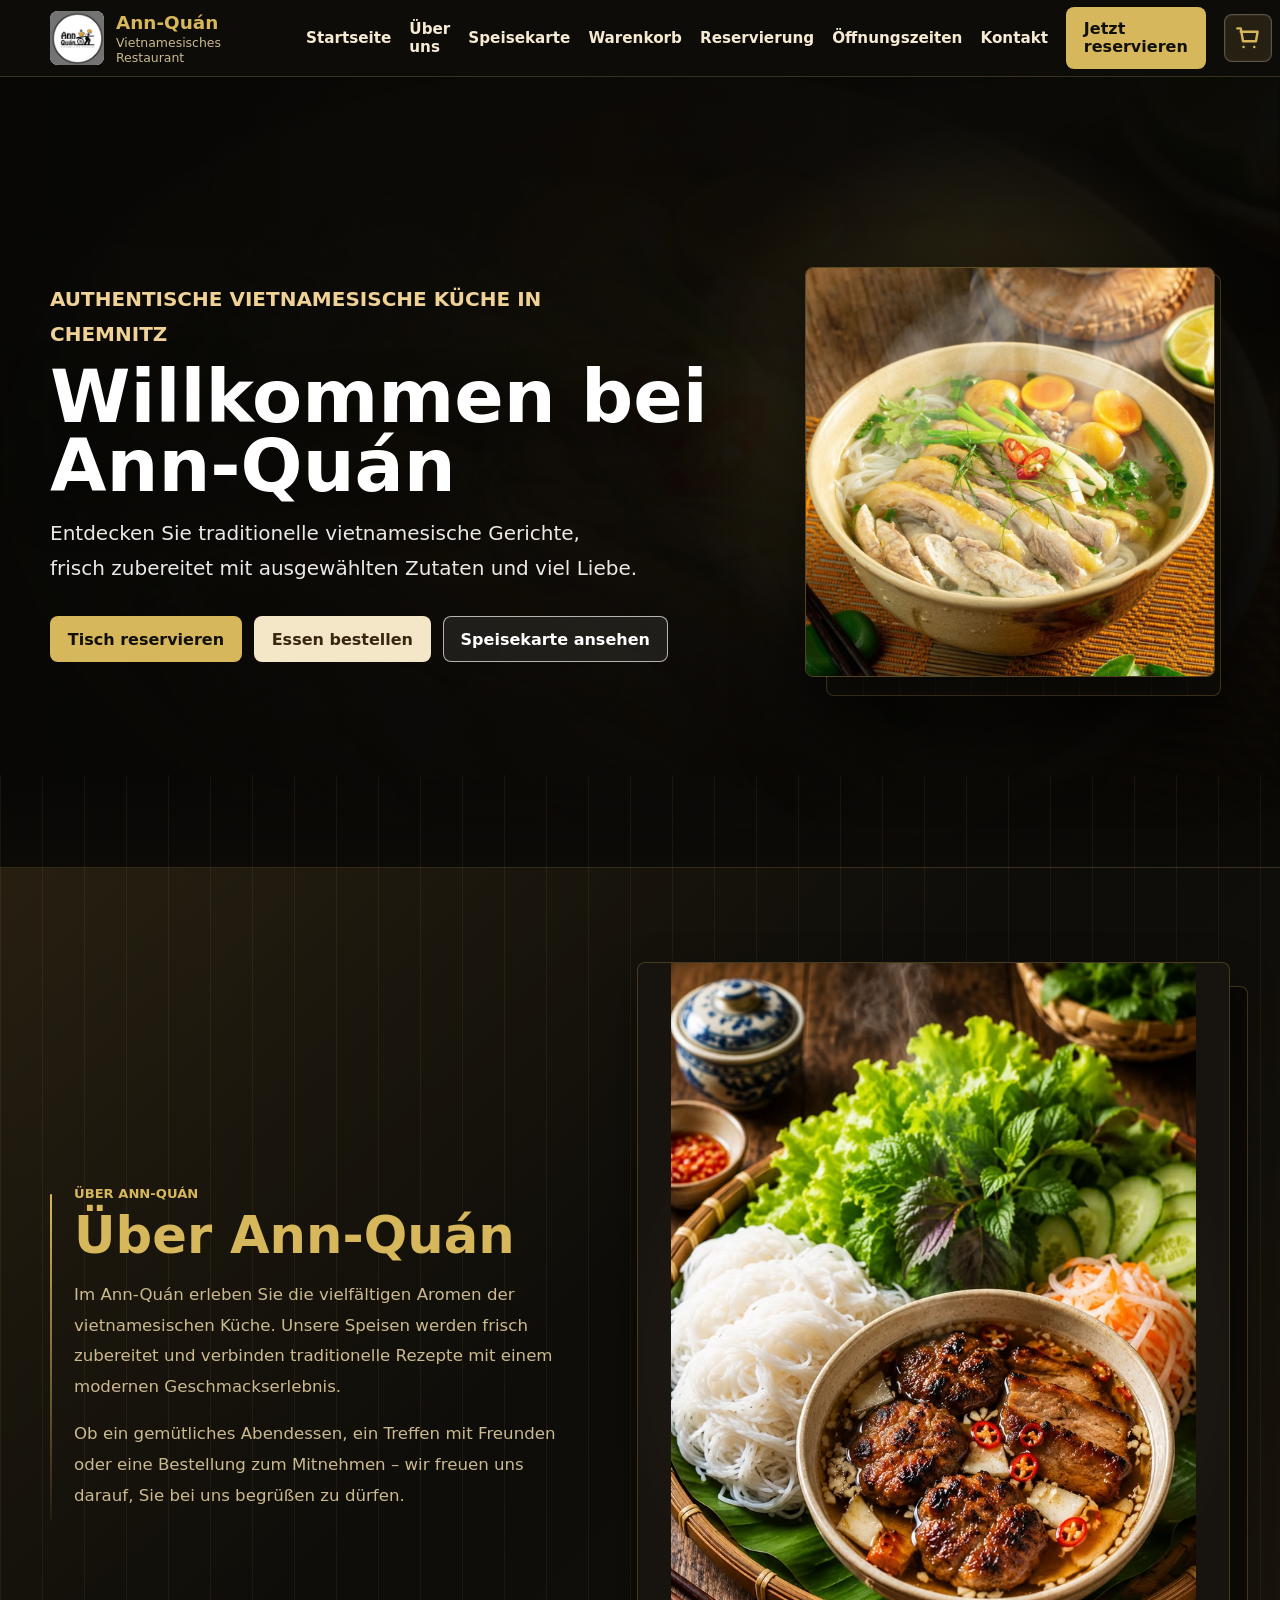
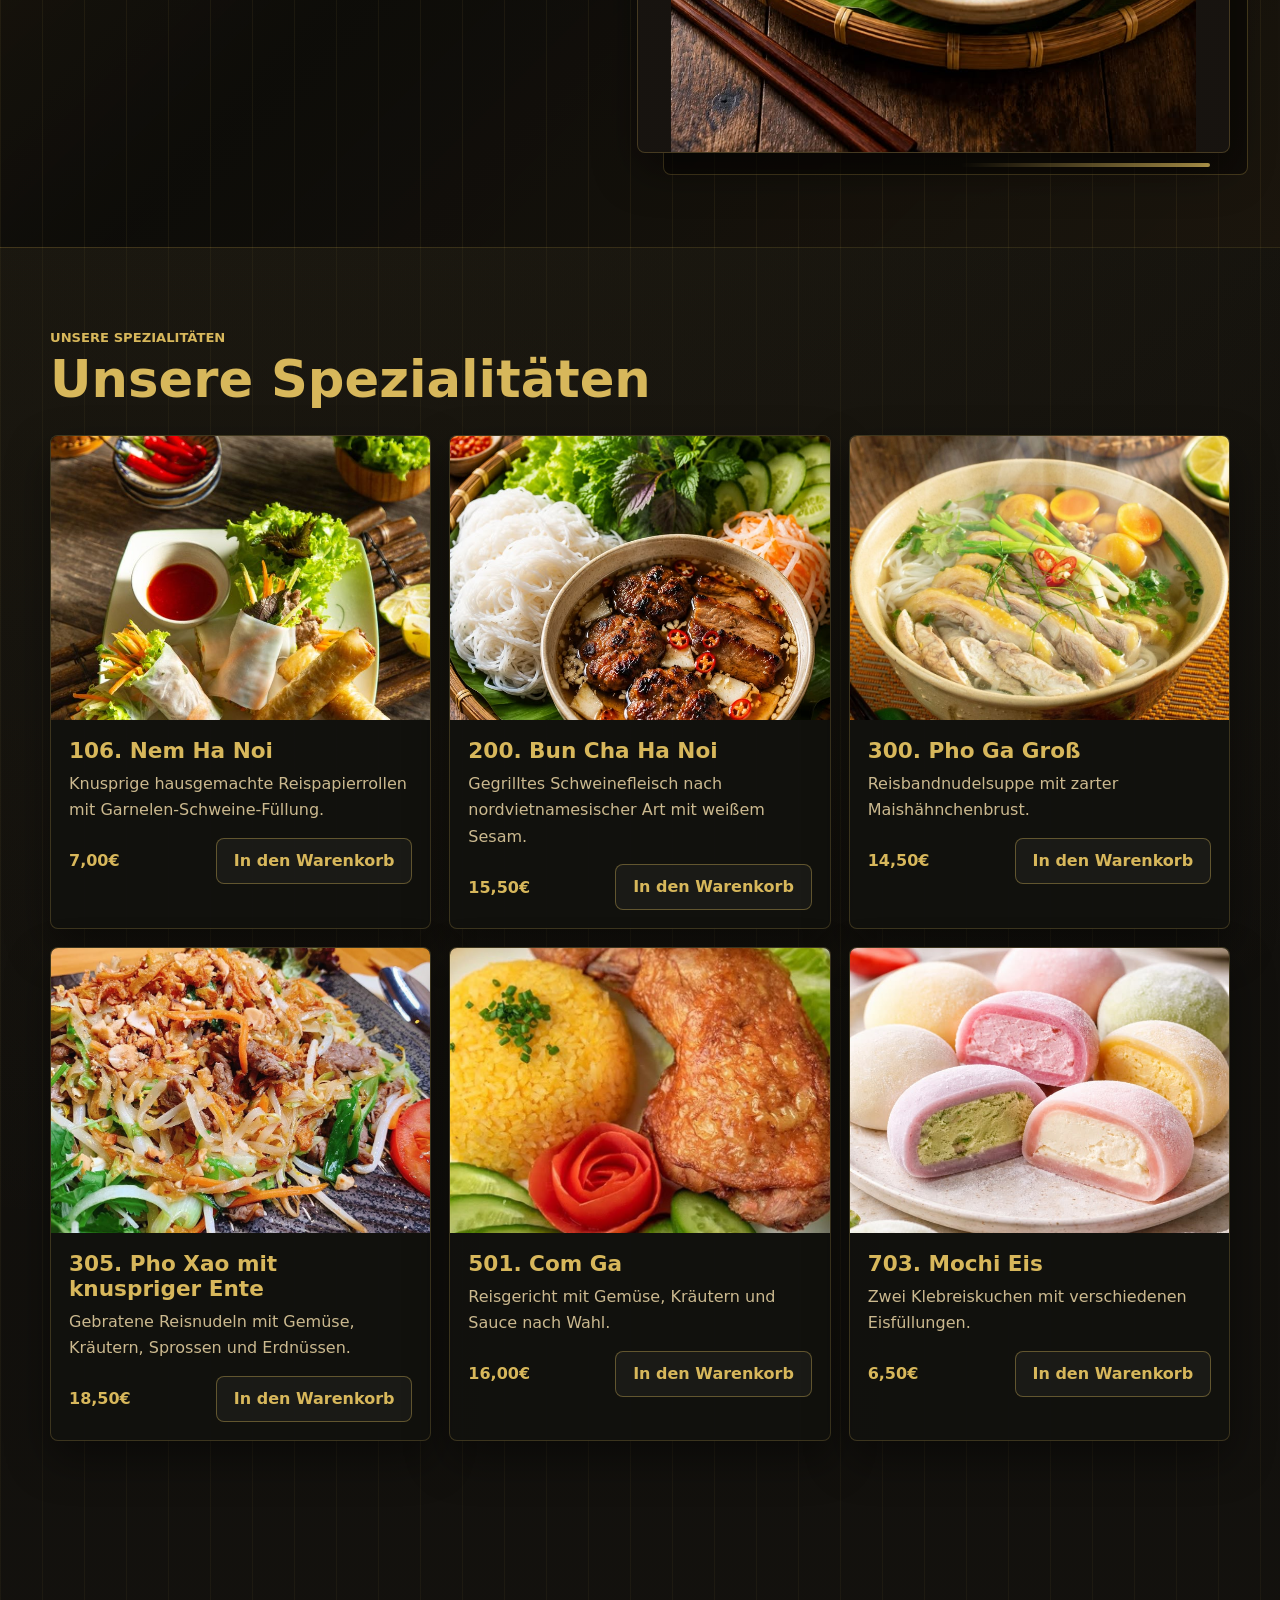
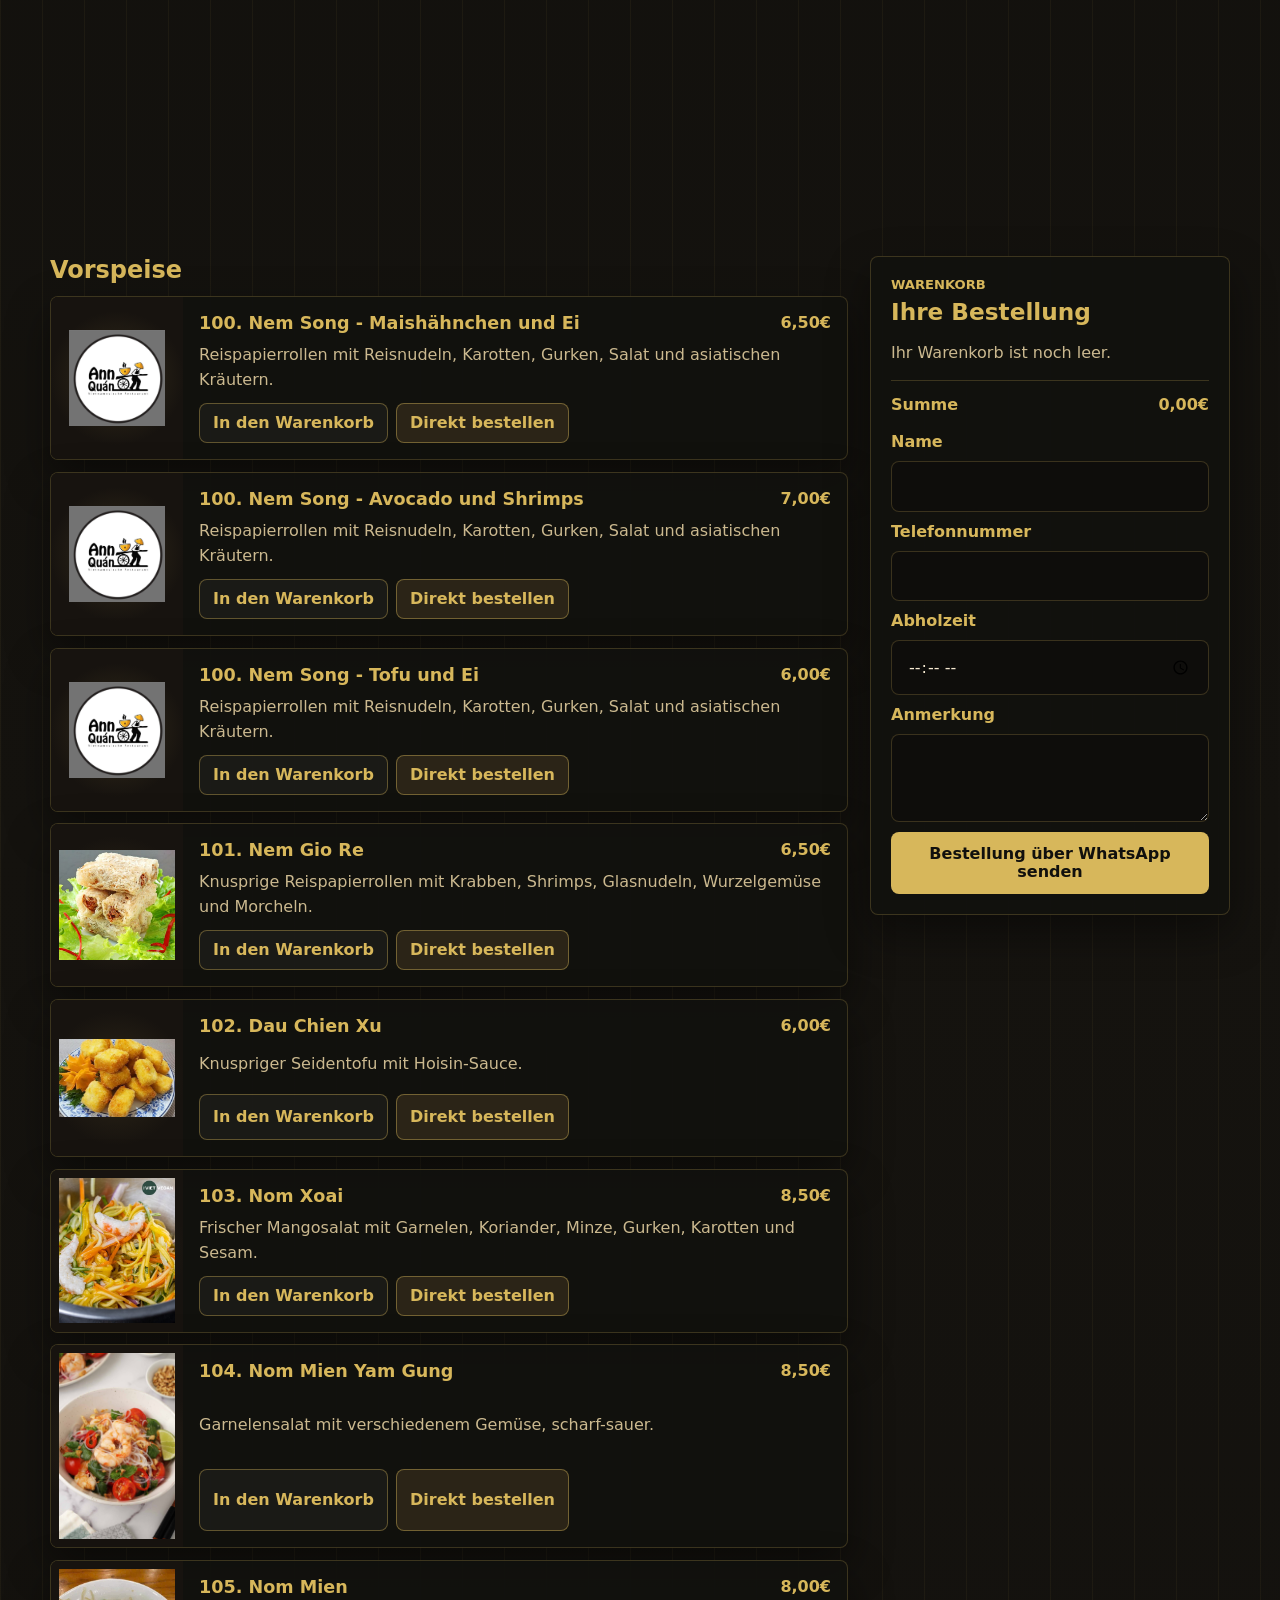
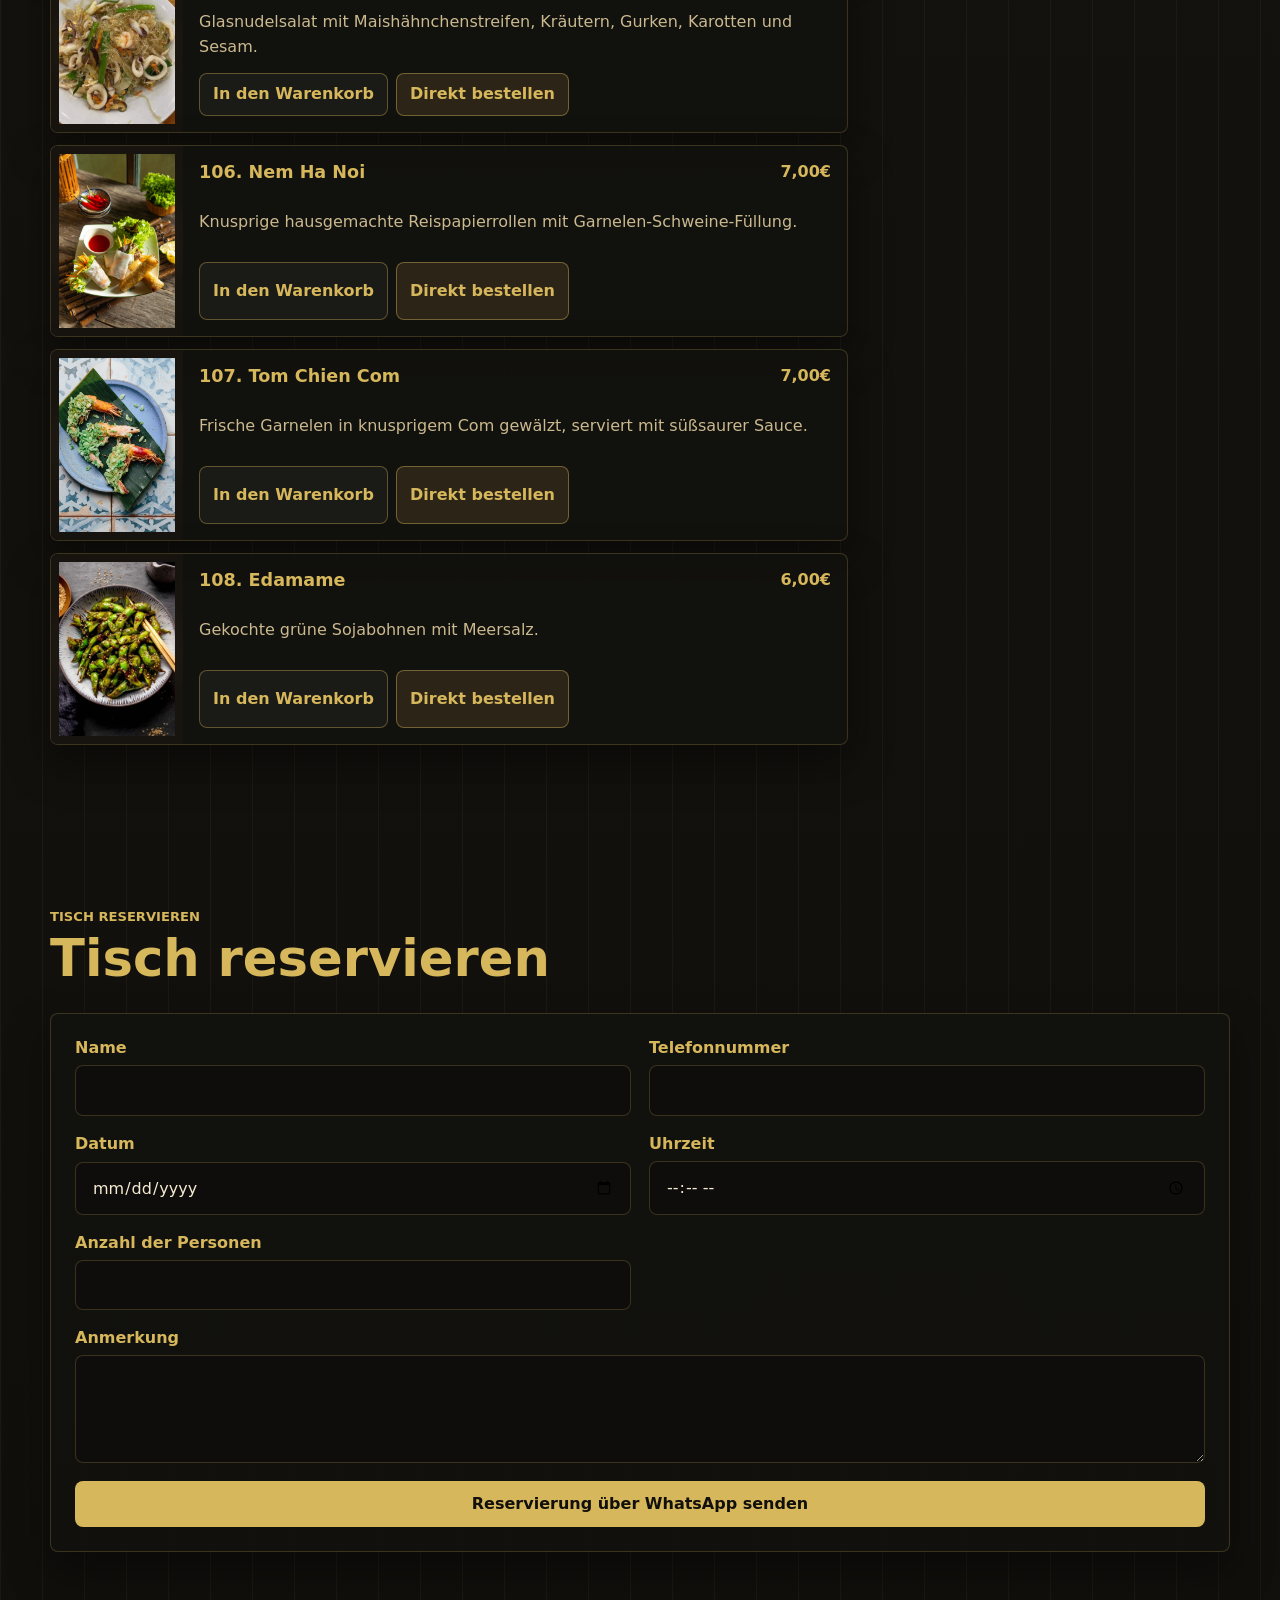
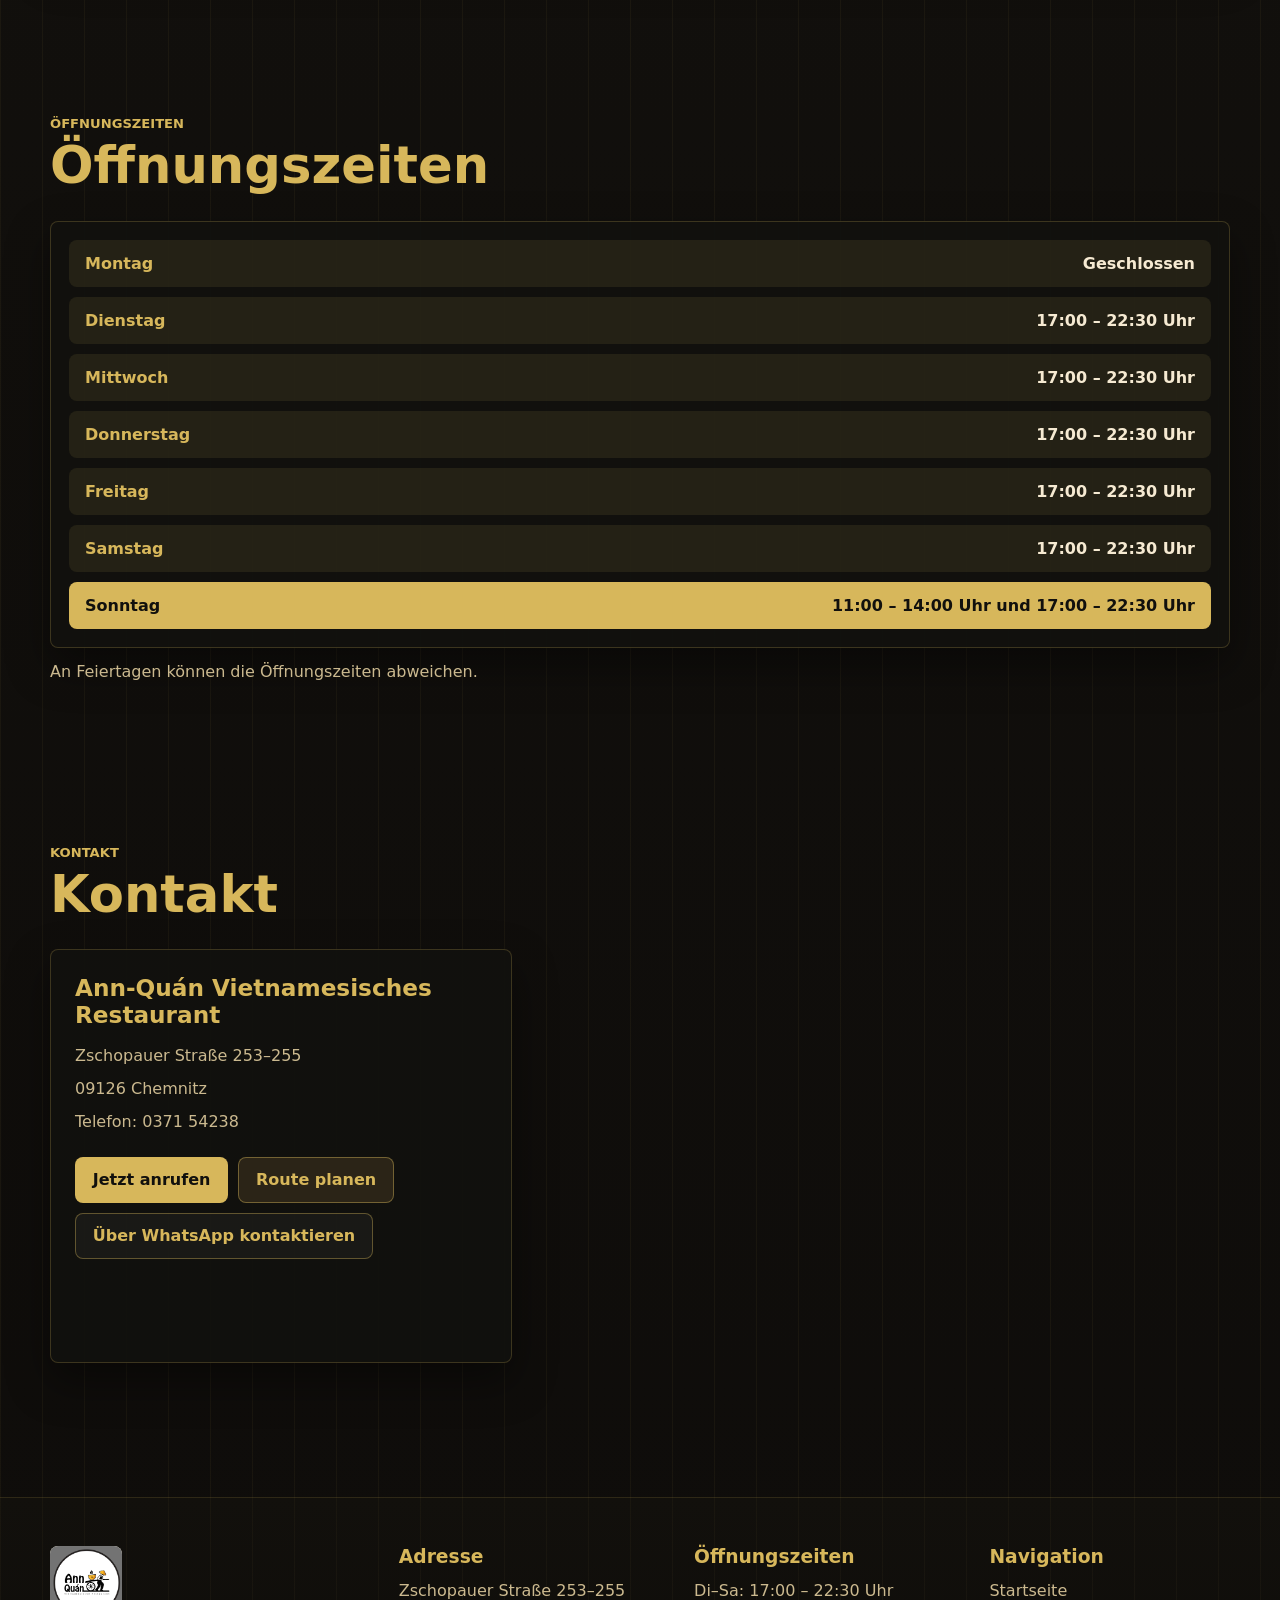
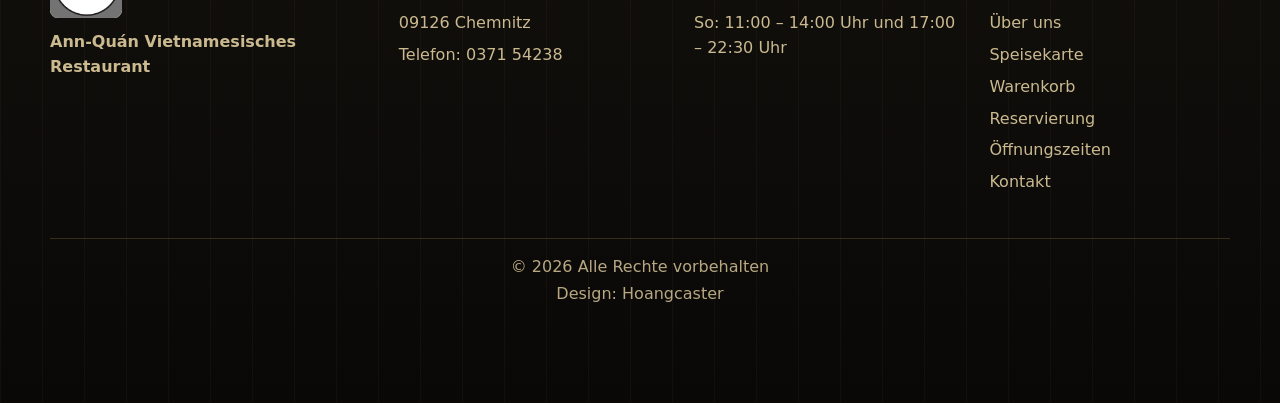
==== index.html @ 01110da2 "upload" ====
<!DOCTYPE html>
<html lang="de">
<head>
  <meta charset="UTF-8" />
  <meta name="viewport" content="width=device-width, initial-scale=1.0" />
  <title>Ann-Quán Vietnamesisches Restaurant | Chemnitz</title>
  <meta name="description" content="Ann-Quán Vietnamesisches Restaurant in Chemnitz: authentische vietnamesische Küche, Tischreservierung und Essen zum Mitnehmen über WhatsApp." />
  <meta property="og:title" content="Ann-Quán Vietnamesisches Restaurant" />
  <meta property="og:description" content="Authentische vietnamesische Küche in Chemnitz. Reservieren Sie einen Tisch oder bestellen Sie Essen zum Mitnehmen." />
  <meta property="og:type" content="website" />
  <meta property="og:locale" content="de_DE" />
  <meta property="og:image" content="logo.jpg" />
  <link rel="icon" href="logo.jpg" />
  <link rel="stylesheet" href="style.css" />
</head>
<body class="is-loading">
  <div class="page-loader" id="pageLoader" aria-label="Seite wird geladen">
    <div class="loader-mark">
      <img src="logo.jpg" alt="Ann-Quán Logo" />
      <span></span>
    </div>
  </div>
  <header class="site-header" id="siteHeader">
    <div class="header-inner">
      <a class="brand" href="#home" aria-label="Ann-Quán Startseite">
        <img src="logo.jpg" alt="Ann-Quán Logo" class="brand-logo" loading="lazy" />
        <span class="brand-copy">
          <span class="brand-name">Ann-Quán</span>
          <span class="brand-subtitle">Vietnamesisches Restaurant</span>
        </span>
      </a>

      <button class="nav-toggle" id="navToggle" type="button" aria-label="Menü öffnen" aria-expanded="false">
        <span></span>
        <span></span>
        <span></span>
      </button>

      <nav class="main-nav" id="mainNav" aria-label="Hauptnavigation">
        <a href="#home">Startseite</a>
        <a href="#about">Über uns</a>
        <a href="#menu">Speisekarte</a>
        <a href="#cart">Warenkorb</a>
        <a href="#reservation">Reservierung</a>
        <a href="#opening">Öffnungszeiten</a>
        <a href="#contact">Kontakt</a>
      </nav>

      <a class="button button-primary header-cta" href="#reservation">Jetzt reservieren</a>
      <button class="header-cart-button" id="floatingCartButton" type="button" aria-label="Warenkorb öffnen" aria-controls="cartPreviewPanel" aria-expanded="false">
        <svg aria-hidden="true" viewBox="0 0 24 24" fill="none">
          <path d="M6 6h15l-1.5 8.5H8L6 3H3" />
          <path d="M8.5 19.5h.01" />
          <path d="M18 19.5h.01" />
        </svg>
        <span class="floating-cart-count" id="floatingCartCount" hidden>0</span>
      </button>
    </div>
  </header>

  <main>
    <section class="hero" id="home" aria-label="Ann-Quán">
      <img src="Pho Ga Groß.jpg" alt="Phở Gà bei Ann-Quán" class="hero-image" loading="eager" fetchpriority="high" />
      <div class="hero-shade"></div>
      <div class="hero-inner">
        <div class="hero-content reveal">
          <p class="eyebrow">Authentische vietnamesische Küche in Chemnitz</p>
          <h1><span class="nowrap">Willkommen bei</span> <span class="nowrap">Ann-Quán</span></h1>
          <p>Entdecken Sie traditionelle vietnamesische Gerichte, frisch zubereitet mit ausgewählten Zutaten und viel Liebe.</p>
          <div class="hero-actions">
            <a class="button button-primary" href="#reservation">Tisch reservieren</a>
            <a class="button button-light" href="#menu">Essen bestellen</a>
            <a class="button button-outline-light" href="#menu">Speisekarte ansehen</a>
          </div>
        </div>
        <figure class="hero-plate reveal">
          <img src="Pho Ga Groß.jpg" alt="Phở Gà bei Ann-Quán" loading="eager" fetchpriority="high" />
        </figure>
      </div>
    </section>

    <section class="section about-section" id="about">
      <div class="split-layout">
        <div class="section-copy reveal">
          <p class="section-kicker">Über Ann-Quán</p>
          <h2>Über Ann-Quán</h2>
          <p>Im Ann-Quán erleben Sie die vielfältigen Aromen der vietnamesischen Küche. Unsere Speisen werden frisch zubereitet und verbinden traditionelle Rezepte mit einem modernen Geschmackserlebnis.</p>
          <p>Ob ein gemütliches Abendessen, ein Treffen mit Freunden oder eine Bestellung zum Mitnehmen – wir freuen uns darauf, Sie bei uns begrüßen zu dürfen.</p>
        </div>
        <figure class="media-panel about-media reveal">
          <img src="Bun Cha Ha Noi.jpg" alt="Bún Chả Hà Nội bei Ann-Quán" loading="lazy" />
        </figure>
      </div>
    </section>

    <section class="section specialties-section" id="specialties">
      <div class="section-heading reveal">
        <p class="section-kicker">Unsere Spezialitäten</p>
        <h2>Unsere Spezialitäten</h2>
      </div>
      <div class="dish-grid" id="specialtyGrid"></div>
    </section>

    <section class="section menu-section" id="menu">
      <div class="section-heading reveal">
        <p class="section-kicker">Unsere Speisekarte</p>
        <h2>Unsere Speisekarte</h2>
        <p class="section-intro">Wählen Sie Gerichte aus und senden Sie Ihre Bestellung direkt über WhatsApp.</p>
        <div class="menu-pager" id="menuPager" aria-label="Speisekarte Kategorien"></div>
      </div>
      <div class="menu-layout">
        <div class="menu-text-list" id="menuList"></div>
        <aside class="cart-panel reveal" id="cart">
          <div class="cart-head">
            <p class="section-kicker">Warenkorb</p>
            <h3>Ihre Bestellung</h3>
          </div>
          <div class="cart-items" id="cartItems">
            <p class="cart-empty">Ihr Warenkorb ist noch leer.</p>
          </div>
          <div class="cart-total">
            <span>Summe</span>
            <strong id="cartTotal">0,00€</strong>
          </div>
          <form class="cart-form" id="cartForm">
            <label for="cartName">Name</label>
            <input type="text" id="cartName" name="cartName" autocomplete="name" required />

            <label for="cartPhone">Telefonnummer</label>
            <input type="tel" id="cartPhone" name="cartPhone" autocomplete="tel" required />

            <label for="cartPickup">Abholzeit</label>
            <input type="time" id="cartPickup" name="cartPickup" required />

            <label for="cartNote">Anmerkung</label>
            <textarea id="cartNote" name="cartNote" rows="3"></textarea>

            <button class="button button-primary" id="cartSubmit" type="submit" disabled>Bestellung über WhatsApp senden</button>
          </form>
        </aside>
      </div>
    </section>

    <section class="section reservation-section" id="reservation">
      <div class="section-heading reveal">
        <p class="section-kicker">Tisch reservieren</p>
        <h2>Tisch reservieren</h2>
      </div>
      <form class="form-panel reveal" id="reservationForm">
        <div class="form-row">
          <label for="resName">Name</label>
          <input type="text" id="resName" name="resName" autocomplete="name" required />
        </div>
        <div class="form-row">
          <label for="resPhone">Telefonnummer</label>
          <input type="tel" id="resPhone" name="resPhone" autocomplete="tel" required />
        </div>
        <div class="form-row">
          <label for="resDate">Datum</label>
          <input type="date" id="resDate" name="resDate" required />
        </div>
        <div class="form-row">
          <label for="resTime">Uhrzeit</label>
          <input type="time" id="resTime" name="resTime" required />
        </div>
        <div class="form-row">
          <label for="resGuests">Anzahl der Personen</label>
          <input type="number" id="resGuests" name="resGuests" min="1" required />
        </div>
        <div class="form-row full">
          <label for="resNote">Anmerkung</label>
          <textarea id="resNote" name="resNote" rows="4"></textarea>
        </div>
        <button class="button button-primary full" type="submit">Reservierung über WhatsApp senden</button>
      </form>
    </section>

    <section class="section opening-section" id="opening">
      <div class="section-heading reveal">
        <p class="section-kicker">Öffnungszeiten</p>
        <h2>Öffnungszeiten</h2>
      </div>
      <div class="opening-list reveal" id="openingList">
        <div class="opening-day" data-day="Monday"><span>Montag</span><strong>Geschlossen</strong></div>
        <div class="opening-day" data-day="Tuesday"><span>Dienstag</span><strong>17:00 – 22:30 Uhr</strong></div>
        <div class="opening-day" data-day="Wednesday"><span>Mittwoch</span><strong>17:00 – 22:30 Uhr</strong></div>
        <div class="opening-day" data-day="Thursday"><span>Donnerstag</span><strong>17:00 – 22:30 Uhr</strong></div>
        <div class="opening-day" data-day="Friday"><span>Freitag</span><strong>17:00 – 22:30 Uhr</strong></div>
        <div class="opening-day" data-day="Saturday"><span>Samstag</span><strong>17:00 – 22:30 Uhr</strong></div>
        <div class="opening-day" data-day="Sunday"><span>Sonntag</span><strong>11:00 – 14:00 Uhr und 17:00 – 22:30 Uhr</strong></div>
      </div>
      <p class="opening-note reveal">An Feiertagen können die Öffnungszeiten abweichen.</p>
    </section>

    <section class="section contact-section" id="contact">
      <div class="section-heading reveal">
        <p class="section-kicker">Kontakt</p>
        <h2>Kontakt</h2>
      </div>
      <div class="contact-layout">
        <div class="contact-card reveal">
          <h3>Ann-Quán Vietnamesisches Restaurant</h3>
          <p>Zschopauer Straße 253–255</p>
          <p>09126 Chemnitz</p>
          <p>Telefon: 0371 54238</p>
          <div class="contact-actions">
            <a class="button button-primary" href="tel:+4937154238">Jetzt anrufen</a>
            <a class="button button-secondary" href="https://www.google.com/maps/dir/?api=1&destination=Zschopauer+Stra%C3%9Fe+253-255%2C+09126+Chemnitz" target="_blank" rel="noreferrer">Route planen</a>
            <button class="button button-outline" type="button" id="contactWhatsApp">Über WhatsApp kontaktieren</button>
          </div>
        </div>
        <div class="map-panel reveal">
          <iframe title="Ann-Quán Vietnamesisches Restaurant auf Google Maps" src="https://www.google.com/maps/embed?pb=!1m18!1m12!1m3!1d2520.8037850936867!2d12.951602699999997!3d50.816274!2m3!1f0!2f0!3f0!3m2!1i1024!2i768!4f13.1!3m3!1m2!1s0x47a745df5fba4f8b%3A0x59cdceb684e88579!2sAnn%20Quan%20-%20Vietnamesisches%20Restaurant!5e0!3m2!1svi!2s!4v1782015248893!5m2!1svi!2s" loading="lazy" allowfullscreen referrerpolicy="no-referrer-when-downgrade"></iframe>
        </div>
      </div>
    </section>
  </main>

  <div class="mobile-actions" aria-label="Schnelle Aktionen">
    <a href="tel:+4937154238">Anrufen</a>
    <a href="#reservation">Reservieren</a>
    <a href="#menu">Bestellen</a>
  </div>

  <div class="cart-preview-backdrop" id="cartPreviewBackdrop" hidden></div>
  <aside class="cart-preview-panel" id="cartPreviewPanel" aria-labelledby="cartPreviewTitle" aria-hidden="true" hidden>
    <div class="cart-preview-head">
      <div>
        <p class="section-kicker">Warenkorb</p>
        <h3 id="cartPreviewTitle">Ausgewählte Gerichte</h3>
      </div>
      <button class="cart-preview-close" id="cartPreviewClose" type="button" aria-label="Warenkorb schließen">
        <svg aria-hidden="true" viewBox="0 0 24 24" fill="none">
          <path d="M18 6 6 18" />
          <path d="m6 6 12 12" />
        </svg>
      </button>
    </div>
    <div class="cart-preview-items" id="floatingCartItems">
      <p class="cart-empty">Ihr Warenkorb ist noch leer.</p>
    </div>
    <div class="cart-preview-total">
      <span>Summe</span>
      <strong id="floatingCartTotal">0,00€</strong>
    </div>
    <button class="button button-primary cart-preview-checkout" id="cartPreviewCheckout" type="button" disabled>Bestellung abschließen</button>
  </aside>

  <footer class="site-footer">
    <div class="footer-inner">
      <div class="footer-brand">
        <img src="logo.jpg" alt="Ann-Quán Logo" loading="lazy" />
        <p>Ann-Quán Vietnamesisches Restaurant</p>
      </div>
      <div>
        <h3>Adresse</h3>
        <p>Zschopauer Straße 253–255</p>
        <p>09126 Chemnitz</p>
        <p>Telefon: 0371 54238</p>
      </div>
      <div>
        <h3>Öffnungszeiten</h3>
        <p>Di–Sa: 17:00 – 22:30 Uhr</p>
        <p>So: 11:00 – 14:00 Uhr und 17:00 – 22:30 Uhr</p>
      </div>
      <div>
        <h3>Navigation</h3>
        <a href="#home">Startseite</a>
        <a href="#about">Über uns</a>
        <a href="#menu">Speisekarte</a>
        <a href="#cart">Warenkorb</a>
        <a href="#reservation">Reservierung</a>
        <a href="#opening">Öffnungszeiten</a>
        <a href="#contact">Kontakt</a>
      </div>
    </div>
    <div class="footer-bottom">
      <p>© 2026 Alle Rechte vorbehalten</p>
      <p>Design: Hoangcaster</p>
    </div>
  </footer>

  <script src="script.js"></script>
</body>
</html>
---- style.css ----
:root {
  --green: #d7b75b;
  --green-soft: #312a1b;
  --wine: #d7b75b;
  --wine-dark: #3a2710;
  --cream: #100f0c;
  --wood: #b88a3a;
  --paper: #171510;
  --ink: #f6ead2;
  --muted: #cbb98f;
  --line: rgba(215, 183, 91, 0.22);
  --shadow: 0 18px 44px rgba(0, 0, 0, 0.42);
}

* {
  box-sizing: border-box;
}

html {
  scroll-behavior: smooth;
}

body {
  margin: 0;
  font-family: "Segoe UI", system-ui, -apple-system, BlinkMacSystemFont, Arial, sans-serif;
  color: var(--ink);
  background:
    radial-gradient(circle at 18% 8%, rgba(215, 183, 91, 0.12), transparent 28%),
    linear-gradient(90deg, rgba(215, 183, 91, 0.055) 1px, transparent 1px),
    linear-gradient(180deg, #0b0a08 0%, #15130f 48%, #0e0c0a 100%);
  background-size: auto, 42px 42px, auto;
}

body.nav-open {
  overflow: hidden;
}

body.is-loading {
  overflow: hidden;
}

img {
  display: block;
  max-width: 100%;
}

a {
  color: inherit;
  text-decoration: none;
}

button,
input,
textarea {
  font: inherit;
}

button {
  cursor: pointer;
}

.page-loader {
  position: fixed;
  inset: 0;
  z-index: 200;
  display: grid;
  place-items: center;
  background:
    radial-gradient(circle at 50% 42%, rgba(215, 183, 91, 0.18), transparent 30%),
    #080705;
  transition: opacity 420ms ease, visibility 420ms ease;
  animation: loaderAutoHide 420ms ease 1100ms forwards;
}

.page-loader.is-hidden {
  opacity: 0;
  visibility: hidden;
}

.loader-mark {
  display: grid;
  place-items: center;
  gap: 18px;
}

.loader-mark img {
  width: 92px;
  height: 92px;
  object-fit: contain;
  border-radius: 12px;
  background: #f7f0df;
  animation: loaderPulse 1200ms ease-in-out infinite;
}

.loader-mark span {
  width: 160px;
  height: 2px;
  overflow: hidden;
  border-radius: 99px;
  background: rgba(215, 183, 91, 0.16);
  position: relative;
}

.loader-mark span::after {
  content: "";
  position: absolute;
  inset: 0;
  width: 45%;
  border-radius: inherit;
  background: var(--green);
  animation: loaderBar 1200ms ease-in-out infinite;
}

.site-header {
  position: sticky;
  top: 0;
  z-index: 50;
  border-bottom: 1px solid var(--line);
  background: rgba(13, 12, 10, 0.94);
  backdrop-filter: blur(16px);
  animation: headerDrop 760ms ease both;
}

.header-inner {
  width: min(1180px, calc(100% - 32px));
  min-height: 76px;
  margin: 0 auto;
  display: flex;
  align-items: center;
  gap: 18px;
}

.brand {
  display: inline-flex;
  align-items: center;
  gap: 12px;
  min-width: 238px;
}

.brand-logo {
  width: 54px;
  height: 54px;
  object-fit: contain;
  border-radius: 8px;
  background: #f7f0df;
}

.brand-copy {
  display: grid;
  gap: 2px;
}

.brand-name {
  font-size: 1.15rem;
  font-weight: 800;
  color: var(--green);
}

.brand-subtitle {
  color: var(--muted);
  font-size: 0.78rem;
}

.main-nav {
  margin-left: auto;
  display: flex;
  align-items: center;
  gap: 18px;
}

.main-nav a {
  color: var(--ink);
  font-size: 0.95rem;
  font-weight: 650;
  transition: color 180ms ease;
}

.main-nav a:hover,
.main-nav a:focus-visible {
  color: var(--wine);
}

.nav-toggle {
  display: none;
  width: 44px;
  height: 44px;
  margin-left: auto;
  border: 1px solid var(--line);
  border-radius: 8px;
  background: var(--paper);
}

.nav-toggle span {
  display: block;
  width: 22px;
  height: 2px;
  margin: 5px auto;
  border-radius: 99px;
  background: var(--green);
  transition: transform 180ms ease, opacity 180ms ease;
}

.nav-toggle.is-open span:nth-child(1) {
  transform: translateY(7px) rotate(45deg);
}

.nav-toggle.is-open span:nth-child(2) {
  opacity: 0;
}

.nav-toggle.is-open span:nth-child(3) {
  transform: translateY(-7px) rotate(-45deg);
}

.button {
  display: inline-flex;
  align-items: center;
  justify-content: center;
  min-height: 46px;
  border: 1px solid transparent;
  border-radius: 8px;
  padding: 0.78rem 1.05rem;
  font-weight: 760;
  line-height: 1.1;
  transition: transform 180ms ease, background-color 180ms ease, border-color 180ms ease, box-shadow 180ms ease;
}

.button:hover,
.button:focus-visible {
  transform: translateY(-2px);
  box-shadow: 0 10px 24px rgba(215, 183, 91, 0.18);
}

.button-primary {
  background: var(--wine);
  color: #11100d;
}

.button-secondary {
  background: #2b2417;
  color: var(--green);
  border-color: rgba(215, 183, 91, 0.42);
}

.button-outline {
  border-color: rgba(215, 183, 91, 0.38);
  background: rgba(255, 255, 255, 0.04);
  color: var(--green);
}

.button-light {
  background: #f3e7c8;
  color: var(--wine-dark);
}

.button-outline-light {
  border-color: rgba(255, 253, 248, 0.68);
  color: white;
  background: rgba(255, 255, 255, 0.08);
}

.hero {
  position: relative;
  min-height: clamp(610px, calc(100svh - 76px), 790px);
  overflow: hidden;
  display: grid;
  align-items: center;
  isolation: isolate;
  background: #080705;
}

.hero-image,
.hero-shade {
  position: absolute;
  inset: 0;
  width: 100%;
  height: 100%;
}

.hero-image {
  object-fit: cover;
  object-position: center;
  padding: 0;
  opacity: 0.28;
  filter: saturate(1.18) contrast(1.08) brightness(0.72) blur(1px);
  transform: scale(1);
  animation: heroZoom 1800ms ease-out 180ms both;
  background:
    radial-gradient(circle at 76% 48%, rgba(215, 183, 91, 0.16), transparent 32%),
    #080705;
}

.hero-shade {
  background:
    radial-gradient(circle at 76% 44%, rgba(215, 183, 91, 0.24), transparent 28%),
    linear-gradient(180deg, rgba(8, 7, 5, 0.72) 0%, rgba(8, 7, 5, 0.28) 42%, rgba(8, 7, 5, 0.86) 100%),
    linear-gradient(90deg, rgba(7, 7, 5, 0.96) 0%, rgba(18, 13, 8, 0.82) 48%, rgba(7, 7, 5, 0.64) 100%);
}

.hero::after {
  content: "";
  position: absolute;
  left: 0;
  right: 0;
  bottom: 0;
  height: 92px;
  z-index: 0;
  background:
    linear-gradient(90deg, rgba(215, 183, 91, 0.08) 1px, transparent 1px),
    linear-gradient(180deg, transparent, rgba(13, 11, 8, 0.96));
  background-size: 42px 42px, auto;
  pointer-events: none;
}

.hero-inner {
  position: relative;
  z-index: 2;
  width: min(1180px, calc(100% - 32px));
  margin: 0 auto;
  display: grid;
  grid-template-columns: minmax(0, 1fr) minmax(330px, 0.74fr);
  gap: clamp(30px, 5vw, 70px);
  align-items: center;
}

.hero-content {
  color: white;
  animation: heroCopyIn 900ms ease-out 360ms both;
}

.hero-content h1 {
  max-width: 760px;
  margin: 10px 0 16px;
  font-size: clamp(3rem, 6.1vw, 5.55rem);
  line-height: 0.95;
  letter-spacing: 0;
  text-wrap: balance;
  text-shadow: 0 16px 42px rgba(0, 0, 0, 0.58);
}

.nowrap {
  white-space: nowrap;
}

.hero-content p {
  max-width: 590px;
  margin: 0;
  color: rgba(255, 253, 248, 0.92);
  font-size: clamp(1.05rem, 2vw, 1.25rem);
  line-height: 1.75;
}

.eyebrow,
.section-kicker {
  margin: 0;
  color: var(--green);
  font-size: 0.82rem;
  font-weight: 850;
  letter-spacing: 0;
  text-transform: uppercase;
}

.hero .eyebrow {
  color: #f1d296;
}

.hero-actions {
  display: flex;
  flex-wrap: wrap;
  gap: 12px;
  margin-top: 30px;
}

.hero-plate {
  position: relative;
  margin: 0;
  min-height: 430px;
  display: grid;
  place-items: center;
}

.hero-plate::before {
  content: "";
  position: absolute;
  inset: 4% 2% -2% 8%;
  border: 1px solid rgba(215, 183, 91, 0.28);
  border-radius: 8px;
  background:
    linear-gradient(90deg, rgba(215, 183, 91, 0.055) 1px, transparent 1px),
    radial-gradient(circle at center, rgba(215, 183, 91, 0.18), rgba(18, 15, 10, 0.82) 64%);
  background-size: 36px 36px, auto;
  box-shadow: 0 34px 82px rgba(0, 0, 0, 0.52);
}

.hero-plate img {
  position: relative;
  z-index: 1;
  width: min(100%, 470px);
  aspect-ratio: 1 / 1;
  object-fit: cover;
  object-position: center;
  border: 1px solid rgba(215, 183, 91, 0.32);
  border-radius: 8px;
  box-shadow: 0 24px 62px rgba(0, 0, 0, 0.54);
}

.section {
  width: min(1180px, calc(100% - 32px));
  margin: 0 auto;
  padding: 82px 0;
}

.about-section {
  position: relative;
  width: 100%;
  padding: 94px 0;
  border-top: 1px solid rgba(215, 183, 91, 0.16);
  border-bottom: 1px solid rgba(215, 183, 91, 0.16);
  background:
    linear-gradient(90deg, rgba(215, 183, 91, 0.065) 1px, transparent 1px),
    linear-gradient(135deg, rgba(41, 32, 17, 0.72), rgba(13, 12, 9, 0.96) 48%, rgba(28, 22, 13, 0.82));
  background-size: 42px 42px, auto;
}

.about-section .split-layout {
  width: min(1180px, calc(100% - 32px));
  margin: 0 auto;
  grid-template-columns: minmax(0, 0.86fr) minmax(360px, 1fr);
  gap: clamp(34px, 6vw, 78px);
}

.about-section .section-copy {
  position: relative;
  padding-left: 24px;
}

.about-section .section-copy::before {
  content: "";
  position: absolute;
  top: 8px;
  bottom: 8px;
  left: 0;
  width: 2px;
  border-radius: 99px;
  background: linear-gradient(180deg, var(--green), rgba(215, 183, 91, 0.08));
}

.section-heading {
  max-width: 760px;
  margin-bottom: 28px;
}

.section-heading h2,
.section-copy h2 {
  margin: 8px 0 0;
  color: var(--green);
  font-size: clamp(2rem, 4vw, 3.25rem);
  line-height: 1.05;
  letter-spacing: 0;
}

.split-layout {
  display: grid;
  grid-template-columns: minmax(0, 1fr) minmax(320px, 0.8fr);
  gap: 42px;
  align-items: center;
}

.section-copy p:not(.section-kicker) {
  color: var(--muted);
  font-size: 1.04rem;
  line-height: 1.85;
}

.media-panel {
  margin: 0;
}

.about-media {
  position: relative;
  z-index: 0;
}

.about-media::before {
  content: "";
  position: absolute;
  inset: 24px -18px -22px 26px;
  z-index: -1;
  border: 1px solid rgba(215, 183, 91, 0.28);
  border-radius: 8px;
  background: rgba(8, 7, 5, 0.54);
}

.about-media::after {
  content: "";
  position: absolute;
  right: 20px;
  bottom: -14px;
  width: 42%;
  height: 4px;
  border-radius: 99px;
  background: linear-gradient(90deg, transparent, var(--green));
}

.media-panel img {
  width: 100%;
  aspect-ratio: 4 / 5;
  object-fit: contain;
  background:
    radial-gradient(circle at center, rgba(215, 183, 91, 0.13), rgba(23, 19, 15, 0.96) 66%),
    #17130f;
  border-radius: 8px;
  box-shadow: var(--shadow);
  transition: transform 420ms ease, filter 420ms ease;
}

.about-media img {
  position: relative;
  z-index: 1;
  aspect-ratio: 3 / 4;
  min-height: 440px;
  border: 1px solid rgba(215, 183, 91, 0.24);
  object-position: center;
}

.media-panel:hover img {
  transform: scale(1.025);
  filter: saturate(1.08);
}

.dish-grid {
  display: grid;
  grid-template-columns: repeat(3, minmax(0, 1fr));
  gap: 18px;
}

.dish-card,
.menu-text-card,
.form-panel,
.contact-card,
.cart-panel,
.opening-list {
  border: 1px solid var(--line);
  border-radius: 8px;
  background: rgba(18, 17, 14, 0.94);
  box-shadow: var(--shadow);
}

.dish-card {
  overflow: hidden;
  transition: transform 200ms ease, box-shadow 200ms ease;
}

.dish-card:hover {
  transform: translateY(-4px);
  box-shadow: 0 24px 52px rgba(0, 0, 0, 0.5);
}

.dish-card img,
.menu-thumb {
  transition: transform 420ms ease, filter 420ms ease;
}

.dish-card:hover img,
.menu-text-card:hover .menu-thumb {
  transform: scale(1.015);
  filter: saturate(1.1);
}

.dish-card img {
  width: 100%;
  aspect-ratio: 4 / 3;
  height: auto;
  object-fit: cover;
  object-position: center 48%;
  padding: 0;
  background: #17130f;
}

.dish-card img.is-logo-image,
.menu-thumb.is-logo-image {
  object-fit: contain;
  object-position: center;
  padding: 18px;
  background:
    radial-gradient(circle at center, rgba(215, 183, 91, 0.16), rgba(23, 19, 15, 0.96) 64%),
    #17130f;
}

.dish-body {
  padding: 18px;
}

.dish-body h3 {
  margin: 0 0 8px;
  color: var(--green);
  font-size: 1.35rem;
}

.dish-body p {
  min-height: 52px;
  margin: 0 0 14px;
  color: var(--muted);
  line-height: 1.65;
}

.dish-meta {
  display: flex;
  flex-wrap: wrap;
  gap: 10px;
  align-items: center;
  justify-content: space-between;
}

.dish-price {
  color: var(--wine);
  font-weight: 850;
}

.section-intro {
  margin: 12px 0 0;
  color: var(--muted);
  line-height: 1.7;
}

.menu-pager {
  display: flex;
  flex-wrap: wrap;
  gap: 8px;
  margin-top: 20px;
}

.menu-page-button {
  min-height: 40px;
  border: 1px solid var(--line);
  border-radius: 8px;
  padding: 0.58rem 0.84rem;
  background: rgba(255, 255, 255, 0.04);
  color: var(--muted);
  font-weight: 780;
  transition: background-color 180ms ease, color 180ms ease, transform 180ms ease;
}

.menu-page-button:hover,
.menu-page-button:focus-visible {
  transform: translateY(-1px);
  color: var(--green);
}

.menu-page-button.is-active {
  background: var(--green);
  color: #11100d;
}

.menu-page-button[disabled] {
  cursor: not-allowed;
  opacity: 0.42;
}

.menu-layout {
  display: grid;
  grid-template-columns: minmax(0, 1fr) 360px;
  gap: 22px;
  align-items: start;
}

.menu-text-list {
  display: grid;
  gap: 22px;
}

.menu-category {
  display: grid;
  gap: 12px;
}

.menu-category h3 {
  margin: 0;
  color: var(--green);
  font-size: 1.5rem;
}

.menu-items {
  display: grid;
  gap: 12px;
}

.menu-text-card {
  display: grid;
  grid-template-columns: 132px minmax(0, 1fr);
  gap: 16px;
  overflow: hidden;
  transition: transform 180ms ease, box-shadow 180ms ease, border-color 180ms ease;
}

.menu-card-enter {
  animation: menuCardIn 460ms ease both;
}

.menu-text-card:hover {
  transform: translateY(-2px);
  box-shadow: 0 18px 38px rgba(0, 0, 0, 0.48);
  border-color: rgba(215, 183, 91, 0.42);
}

.menu-thumb {
  width: 100%;
  height: 100%;
  min-height: 156px;
  object-fit: contain;
  object-position: center;
  padding: 8px;
  background:
    radial-gradient(circle at center, rgba(215, 183, 91, 0.12), rgba(23, 19, 15, 0.96) 66%),
    #17130f;
}

.menu-text-body {
  display: grid;
  gap: 10px;
  padding: 16px 16px 16px 0;
}

.menu-text-top {
  display: flex;
  justify-content: space-between;
  gap: 14px;
}

.menu-text-top h4 {
  margin: 0;
  color: var(--green);
  font-size: 1.1rem;
}

.menu-text-top strong {
  color: var(--wine);
  white-space: nowrap;
}

.menu-text-body p {
  margin: 0;
  color: var(--muted);
  line-height: 1.55;
}

.menu-actions {
  display: flex;
  flex-wrap: wrap;
  gap: 8px;
}

.menu-actions .button {
  min-height: 40px;
  padding: 0.62rem 0.82rem;
}

.cart-panel {
  position: sticky;
  top: 94px;
  padding: 20px;
}

.cart-head h3 {
  margin: 6px 0 0;
  color: var(--green);
  font-size: 1.45rem;
}

.cart-items {
  display: grid;
  gap: 10px;
  margin: 18px 0;
}

.cart-line {
  display: grid;
  grid-template-columns: minmax(0, 1fr) auto;
  gap: 10px;
  padding: 12px;
  border-radius: 8px;
  background: rgba(215, 183, 91, 0.1);
}

.cart-line p {
  margin: 0;
  color: var(--muted);
}

.cart-qty {
  display: inline-flex;
  align-items: center;
  gap: 7px;
}

.cart-qty button {
  width: 32px;
  height: 32px;
  border: 1px solid var(--line);
  border-radius: 8px;
  background: #0e0d0b;
  color: var(--green);
  font-weight: 850;
}

.cart-empty {
  margin: 0;
  color: var(--muted);
}

.cart-total {
  display: flex;
  justify-content: space-between;
  gap: 12px;
  margin-bottom: 18px;
  padding-top: 14px;
  border-top: 1px solid var(--line);
  color: var(--green);
  font-weight: 850;
}

.cart-form {
  display: grid;
  gap: 10px;
}

.form-panel {
  display: grid;
  grid-template-columns: repeat(2, minmax(0, 1fr));
  gap: 18px;
  padding: 24px;
}

.form-row {
  display: grid;
  gap: 8px;
}

.full {
  grid-column: 1 / -1;
}

label {
  color: var(--green);
  font-weight: 760;
}

input,
textarea {
  width: 100%;
  border: 1px solid var(--line);
  border-radius: 8px;
  background: #0e0d0b;
  color: var(--ink);
  padding: 0.92rem 1rem;
  outline: none;
}

input:focus,
textarea:focus {
  border-color: var(--wine);
  box-shadow: 0 0 0 4px rgba(123, 31, 42, 0.12);
}

textarea {
  resize: vertical;
}

.opening-list {
  display: grid;
  gap: 10px;
  padding: 18px;
}

.opening-day {
  display: flex;
  justify-content: space-between;
  gap: 16px;
  padding: 14px 16px;
  border-radius: 8px;
  background: rgba(215, 183, 91, 0.1);
}

.opening-day span {
  font-weight: 850;
  color: var(--green);
}

.opening-day strong {
  text-align: right;
  color: var(--ink);
}

.opening-day.is-today {
  background: var(--green);
  color: #11100d;
}

.opening-day.is-today span,
.opening-day.is-today strong {
  color: #11100d;
}

.opening-note {
  color: var(--muted);
  margin: 14px 0 0;
}

.contact-layout {
  display: grid;
  grid-template-columns: 0.8fr 1.2fr;
  gap: 24px;
  align-items: stretch;
}

.contact-card {
  padding: 24px;
}

.contact-card h3 {
  margin: 0 0 16px;
  color: var(--green);
  font-size: 1.45rem;
}

.contact-card p {
  margin: 8px 0;
  color: var(--muted);
  line-height: 1.55;
}

.contact-actions {
  display: flex;
  flex-wrap: wrap;
  gap: 10px;
  margin-top: 22px;
}

.map-panel iframe {
  width: 100%;
  min-height: 410px;
  height: 100%;
  border: 0;
  border-radius: 8px;
}

.site-footer {
  margin-top: 52px;
  padding: 48px 0 100px;
  color: var(--muted);
  border-top: 1px solid rgba(215, 183, 91, 0.18);
  background:
    linear-gradient(90deg, rgba(215, 183, 91, 0.045) 1px, transparent 1px),
    linear-gradient(180deg, #12100c 0%, #090807 100%);
  background-size: 42px 42px, auto;
}

.footer-inner,
.footer-bottom {
  width: min(1180px, calc(100% - 32px));
  margin: 0 auto;
}

.footer-inner {
  display: grid;
  grid-template-columns: 1.2fr 1fr 1fr 0.9fr;
  gap: 28px;
}

.footer-brand img {
  width: 72px;
  height: 72px;
  object-fit: contain;
  border-radius: 8px;
  background: #f7f0df;
  margin-bottom: 12px;
}

.footer-brand p,
.footer-inner h3 {
  margin: 0 0 12px;
  color: var(--green);
  font-weight: 850;
}

.footer-brand p {
  max-width: 260px;
  color: var(--ink);
}

.footer-inner p,
.footer-inner a {
  display: block;
  margin: 7px 0;
  color: var(--muted);
  line-height: 1.55;
  transition: color 180ms ease, transform 180ms ease;
}

.footer-inner a:hover {
  color: var(--green);
  transform: translateX(3px);
}

.footer-bottom {
  display: grid;
  gap: 8px;
  justify-items: center;
  text-align: center;
  margin-top: 36px;
  padding-top: 18px;
  border-top: 1px solid rgba(215, 183, 91, 0.2);
  color: rgba(203, 185, 143, 0.9);
}

.footer-bottom p {
  margin: 0;
}

.mobile-actions {
  display: none;
}

.header-cart-button {
  position: relative;
  flex: 0 0 auto;
  width: 48px;
  height: 48px;
  display: grid;
  place-items: center;
  border: 1px solid rgba(255, 253, 248, 0.24);
  border-radius: 8px;
  background: rgba(215, 183, 91, 0.12);
  color: var(--green);
  box-shadow: inset 0 0 0 1px rgba(215, 183, 91, 0.08);
  transition: transform 180ms ease, box-shadow 180ms ease;
}

.header-cart-button:hover,
.header-cart-button:focus-visible,
.header-cart-button[aria-expanded="true"] {
  transform: translateY(-1px);
  background: var(--green);
  color: #11100d;
  box-shadow: 0 12px 28px rgba(0, 0, 0, 0.38);
}

.header-cart-button svg {
  width: 27px;
  height: 27px;
  stroke: currentColor;
  stroke-width: 2.15;
  stroke-linecap: round;
  stroke-linejoin: round;
}

.floating-cart-count {
  position: absolute;
  top: -8px;
  right: -8px;
  min-width: 28px;
  height: 28px;
  display: inline-grid;
  place-items: center;
  border: 2px solid #0d0c0a;
  border-radius: 999px;
  padding: 0 7px;
  background: #f3e7c8;
  color: #11100d;
  font-size: 0.82rem;
  font-weight: 900;
  line-height: 1;
}

.floating-cart-count[hidden],
.cart-preview-backdrop[hidden],
.cart-preview-panel[hidden] {
  display: none;
}

.header-cart-button.has-items {
  animation: cartButtonPop 260ms ease;
}

.cart-preview-backdrop {
  position: fixed;
  inset: 0;
  z-index: 45;
  background: rgba(4, 3, 2, 0.56);
  backdrop-filter: blur(4px);
}

.cart-preview-panel {
  position: fixed;
  top: 86px;
  right: 24px;
  z-index: 76;
  width: min(392px, calc(100vw - 32px));
  max-height: min(640px, calc(100svh - 132px));
  display: grid;
  grid-template-rows: auto minmax(0, 1fr) auto auto;
  overflow: hidden;
  border: 1px solid rgba(215, 183, 91, 0.32);
  border-radius: 8px;
  background:
    linear-gradient(135deg, rgba(34, 27, 16, 0.96), rgba(12, 11, 9, 0.98)),
    var(--paper);
  box-shadow: 0 28px 70px rgba(0, 0, 0, 0.62);
}

.cart-preview-head {
  display: flex;
  align-items: flex-start;
  justify-content: space-between;
  gap: 14px;
  padding: 18px 18px 14px;
  border-bottom: 1px solid var(--line);
}

.cart-preview-head h3 {
  margin: 5px 0 0;
  color: var(--green);
  font-size: 1.25rem;
}

.cart-preview-close {
  width: 40px;
  height: 40px;
  display: grid;
  place-items: center;
  border: 1px solid var(--line);
  border-radius: 8px;
  background: rgba(255, 255, 255, 0.04);
  color: var(--green);
}

.cart-preview-close svg {
  width: 22px;
  height: 22px;
  stroke: currentColor;
  stroke-width: 2.2;
  stroke-linecap: round;
}

.cart-preview-items {
  display: grid;
  gap: 10px;
  overflow: auto;
  padding: 16px 18px;
}

.cart-preview-line {
  display: grid;
  grid-template-columns: 58px minmax(0, 1fr);
  gap: 12px;
  align-items: center;
  padding: 10px;
  border: 1px solid rgba(215, 183, 91, 0.16);
  border-radius: 8px;
  background: rgba(215, 183, 91, 0.08);
}

.cart-preview-line img {
  width: 58px;
  height: 58px;
  border-radius: 8px;
  object-fit: contain;
  padding: 5px;
  background:
    radial-gradient(circle at center, rgba(215, 183, 91, 0.12), rgba(23, 19, 15, 0.96) 66%),
    #17130f;
}

.cart-preview-line img.is-logo-image {
  object-fit: contain;
  padding: 7px;
}

.cart-preview-line h4,
.cart-preview-line p {
  margin: 0;
}

.cart-preview-line h4 {
  color: var(--ink);
  font-size: 0.95rem;
  line-height: 1.3;
}

.cart-preview-line p {
  color: var(--muted);
  font-size: 0.9rem;
}

.cart-preview-line-body {
  display: grid;
  gap: 8px;
}

.cart-preview-line-meta {
  display: flex;
  align-items: center;
  justify-content: space-between;
  gap: 10px;
}

.cart-preview-total {
  display: flex;
  justify-content: space-between;
  gap: 12px;
  padding: 14px 18px;
  border-top: 1px solid var(--line);
  color: var(--green);
  font-weight: 850;
}

.cart-preview-checkout {
  margin: 0 18px 18px;
}

.reveal {
  opacity: 0;
  transform: translateY(28px) scale(0.985);
  transition: opacity 720ms ease, transform 720ms ease;
}

.reveal.is-visible {
  opacity: 1;
  transform: translateY(0) scale(1);
}

@keyframes loaderPulse {
  0%,
  100% {
    transform: scale(1);
    box-shadow: 0 0 0 rgba(215, 183, 91, 0);
  }

  50% {
    transform: scale(1.04);
    box-shadow: 0 0 28px rgba(215, 183, 91, 0.24);
  }
}

@keyframes loaderBar {
  0% {
    transform: translateX(-110%);
  }

  100% {
    transform: translateX(245%);
  }
}

@keyframes loaderAutoHide {
  to {
    opacity: 0;
    visibility: hidden;
  }
}

@keyframes headerDrop {
  from {
    opacity: 0;
    transform: translateY(-18px);
  }

  to {
    opacity: 1;
    transform: translateY(0);
  }
}

@keyframes heroZoom {
  from {
    transform: scale(1.03);
  }

  to {
    transform: scale(1);
  }
}

@keyframes heroCopyIn {
  from {
    opacity: 0;
    transform: translateY(26px);
  }

  to {
    opacity: 1;
    transform: translateY(0);
  }
}

@keyframes menuCardIn {
  from {
    opacity: 0;
    transform: translateY(12px) scale(0.985);
  }

  to {
    opacity: 1;
    transform: translateY(0) scale(1);
  }
}

@keyframes cartButtonPop {
  0% {
    transform: scale(1);
  }

  50% {
    transform: scale(1.08);
  }

  100% {
    transform: scale(1);
  }
}

@media (prefers-reduced-motion: reduce) {
  html {
    scroll-behavior: auto;
  }

  *,
  *::before,
  *::after {
    transition-duration: 0.01ms !important;
    animation-duration: 0.01ms !important;
    animation-iteration-count: 1 !important;
  }
}

@media (max-width: 1280px) {
  .hero-inner {
    grid-template-columns: minmax(0, 1fr) minmax(300px, 0.62fr);
    gap: 32px;
  }

  .hero-content h1 {
    font-size: clamp(3rem, 5.7vw, 4.95rem);
  }

  .hero-plate img {
    width: min(100%, 410px);
  }
}

@media (max-width: 1060px) {
  .header-cta {
    display: none;
  }

  .main-nav {
    gap: 12px;
  }

  .dish-grid {
    grid-template-columns: repeat(2, minmax(0, 1fr));
  }

  .contact-layout,
  .split-layout,
  .menu-layout {
    grid-template-columns: 1fr;
  }

  .about-section .split-layout {
    grid-template-columns: 1fr;
  }

  .cart-panel {
    position: static;
  }

  .hero-inner {
    grid-template-columns: 1fr;
    gap: 28px;
    padding: 72px 0;
  }

  .hero-plate {
    min-height: 340px;
  }

  .hero-plate img {
    width: min(100%, 430px);
  }
}

@media (max-width: 820px) {
  .header-inner {
    min-height: 70px;
  }

  .brand {
    min-width: 0;
  }

  .nav-toggle {
    display: block;
  }

  .main-nav {
    position: fixed;
    inset: 70px 0 auto 0;
    display: grid;
    gap: 0;
    margin: 0;
    padding: 12px 18px 18px;
    border-bottom: 1px solid var(--line);
    background: rgba(13, 12, 10, 0.98);
    box-shadow: 0 18px 32px rgba(0, 0, 0, 0.42);
    transform: translateY(-125%);
    transition: transform 220ms ease;
  }

  .main-nav.is-open {
    transform: translateY(0);
  }

  .main-nav a {
    padding: 14px 4px;
    border-bottom: 1px solid rgba(31, 27, 22, 0.08);
  }

  .hero {
    min-height: auto;
  }

  .hero-shade {
    background:
      linear-gradient(180deg, rgba(8, 8, 7, 0.9), rgba(20, 16, 10, 0.58) 52%, rgba(8, 8, 7, 0.86)),
      linear-gradient(90deg, rgba(8, 8, 7, 0.88), rgba(8, 8, 7, 0.32));
  }

  .hero-inner {
    padding: 58px 0;
  }

  .hero-plate {
    min-height: 300px;
  }

  .section {
    padding: 64px 0;
  }

  .about-section {
    padding: 72px 0;
  }

  .about-media img {
    min-height: 360px;
  }

  .form-panel {
    grid-template-columns: 1fr;
  }

  .full {
    grid-column: auto;
  }
}

@media (max-width: 620px) {
  body {
    padding-bottom: 78px;
  }

  .header-inner,
  .hero-content,
  .section,
  .footer-inner,
  .footer-bottom {
    width: min(100% - 24px, 1180px);
  }

  .brand-logo {
    width: 48px;
    height: 48px;
  }

  .brand-subtitle {
    display: none;
  }

  .hero {
    min-height: auto;
  }

  .hero-image {
    object-position: center;
  }

  .hero-inner {
    width: min(100% - 24px, 1180px);
    padding: 46px 0;
  }

  .hero-plate {
    min-height: 260px;
  }

  .hero-plate img {
    width: min(100%, 340px);
  }

  .hero-content h1 {
    font-size: clamp(2.6rem, 11vw, 3rem);
  }

  .hero-content p {
    font-size: 1rem;
  }

  .hero-actions,
  .contact-actions {
    display: grid;
  }

  .button {
    width: 100%;
  }

  .about-section .section-copy {
    padding-left: 18px;
  }

  .about-media::before {
    inset: 16px -8px -14px 14px;
  }

  .about-media::after {
    right: 14px;
    width: 52%;
  }

  .about-media img {
    min-height: 280px;
    aspect-ratio: 4 / 3;
  }

  .dish-grid,
  .footer-inner {
    grid-template-columns: 1fr;
  }

  .dish-card img {
    aspect-ratio: 1 / 1;
  }

  .menu-text-card {
    grid-template-columns: 1fr;
  }

  .menu-thumb {
    height: 190px;
    min-height: 190px;
  }

  .menu-text-body {
    padding: 16px;
  }

  .menu-text-top {
    display: grid;
  }

  .opening-day {
    display: grid;
    gap: 4px;
  }

  .opening-day strong {
    text-align: left;
  }

  .mobile-actions {
    position: fixed;
    inset: auto 0 0 0;
    z-index: 60;
    display: grid;
    width: 100vw;
    max-width: 100vw;
    grid-template-columns: repeat(3, minmax(0, 1fr));
    gap: 8px;
    padding: 10px 12px;
    overflow: hidden;
    background: rgba(21, 17, 13, 0.96);
  }

  .mobile-actions a {
    min-width: 0;
    min-height: 48px;
    display: inline-flex;
    align-items: center;
    justify-content: center;
    border-radius: 8px;
    background: var(--wine);
    color: #11100d;
    font-weight: 820;
    font-size: 0.86rem;
    white-space: nowrap;
  }

  .site-footer {
    padding-bottom: 120px;
  }

  .header-cart-button {
    width: 46px;
    height: 46px;
  }

  .header-cart-button svg {
    width: 25px;
    height: 25px;
  }

  .cart-preview-panel {
    top: 82px;
    right: 12px;
    width: calc(100vw - 24px);
    max-height: min(560px, calc(100svh - 178px));
  }
}
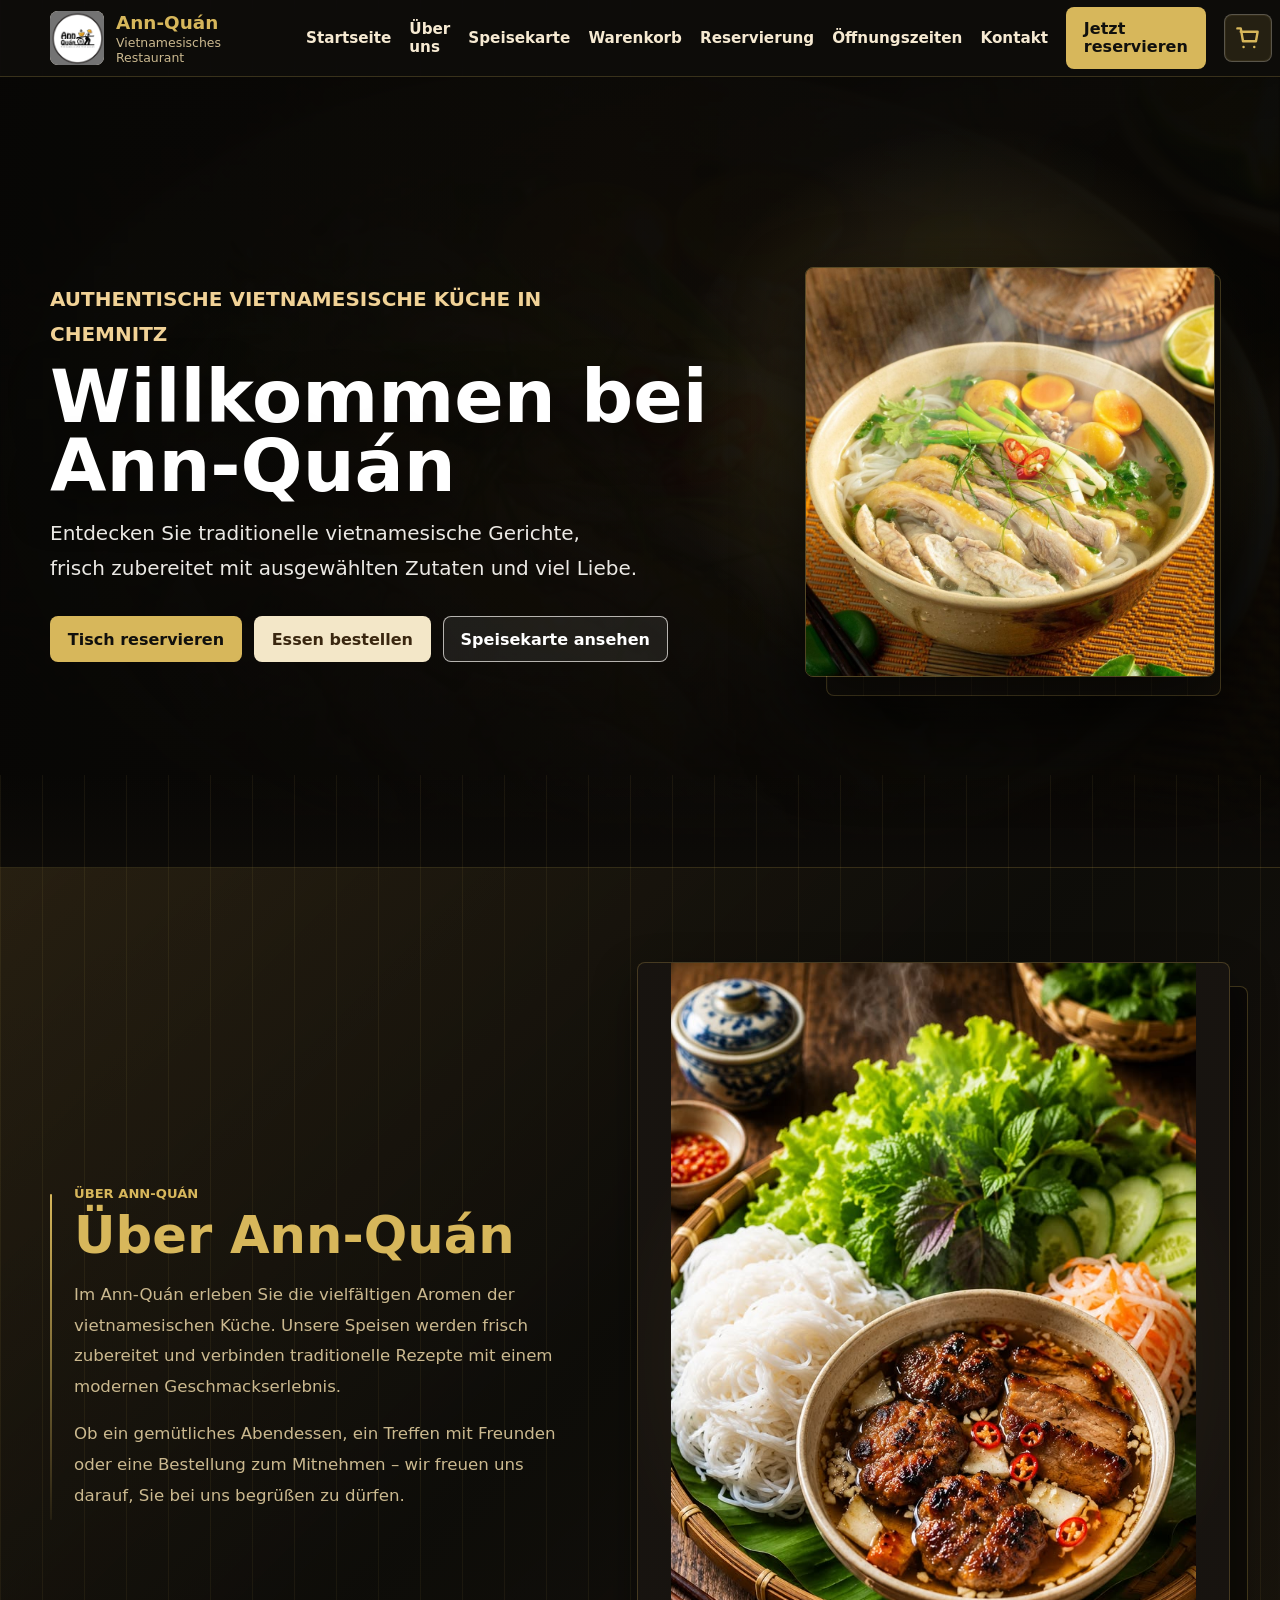
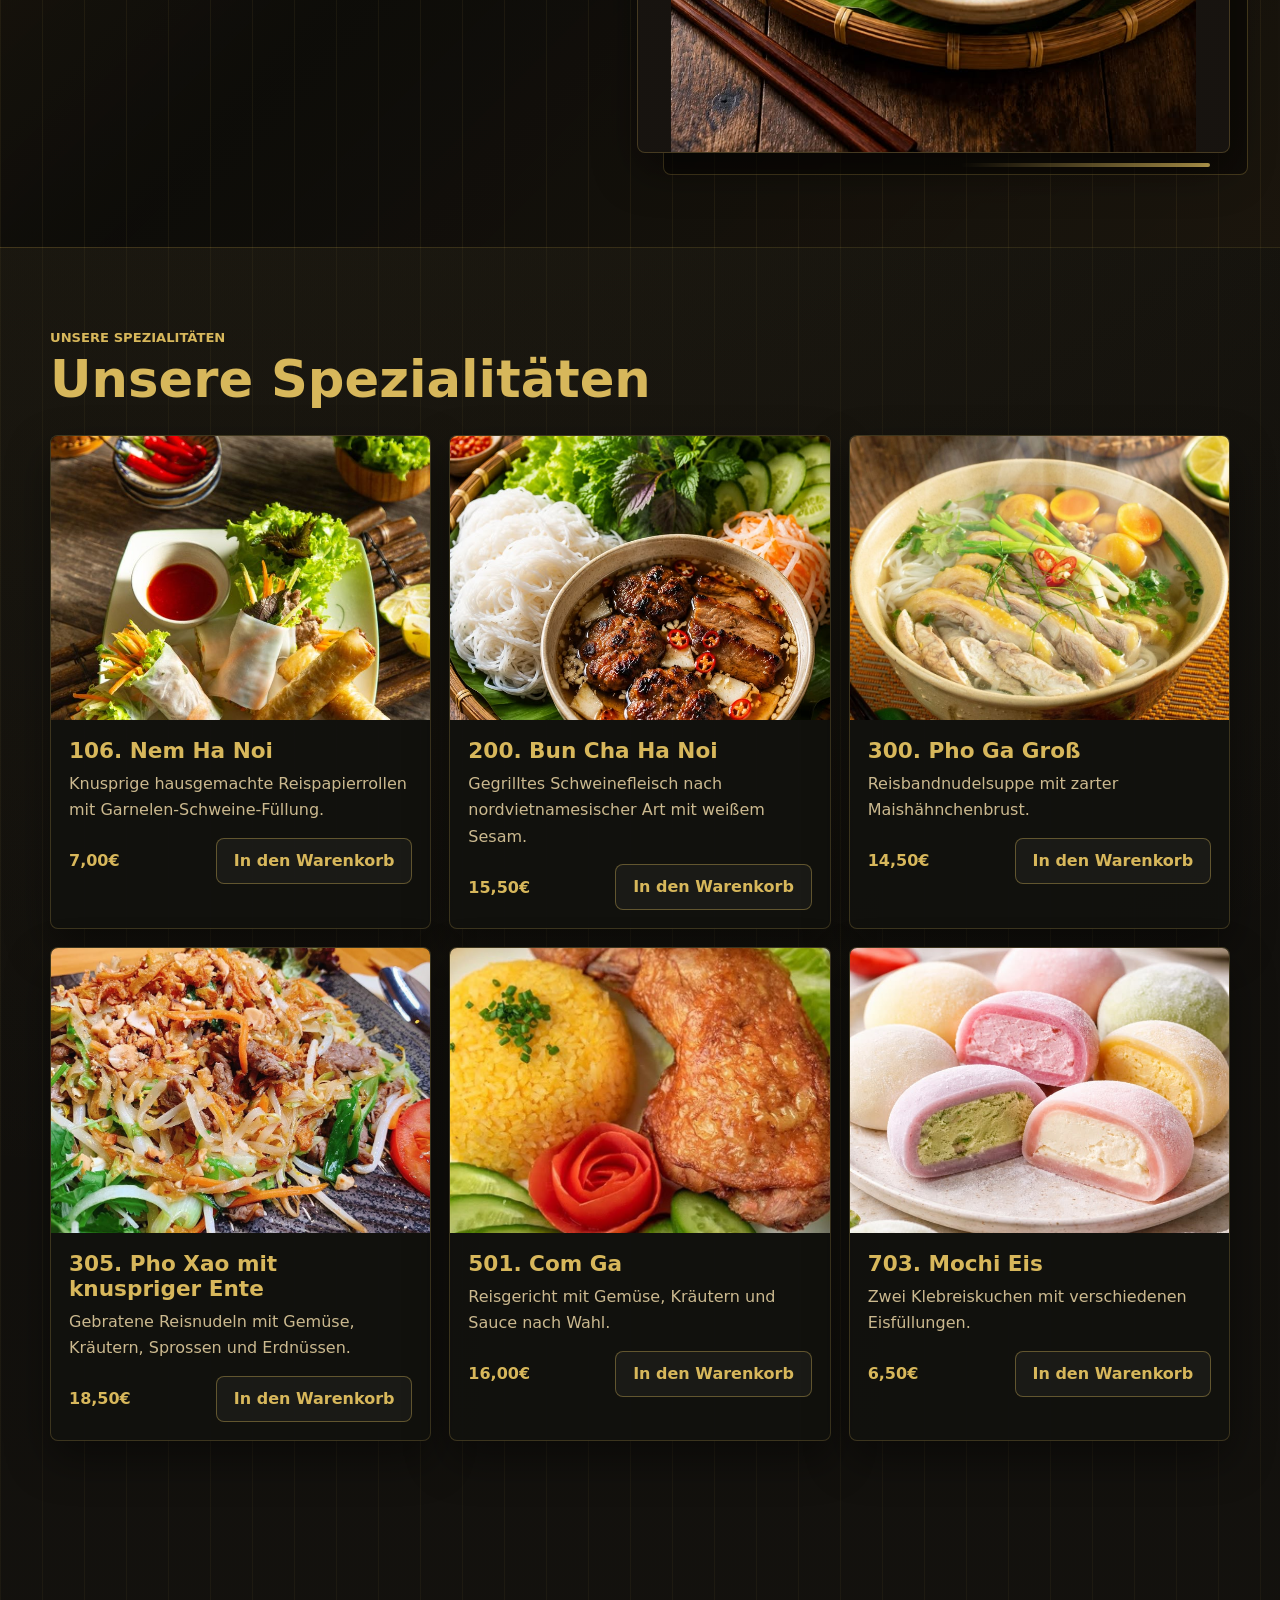
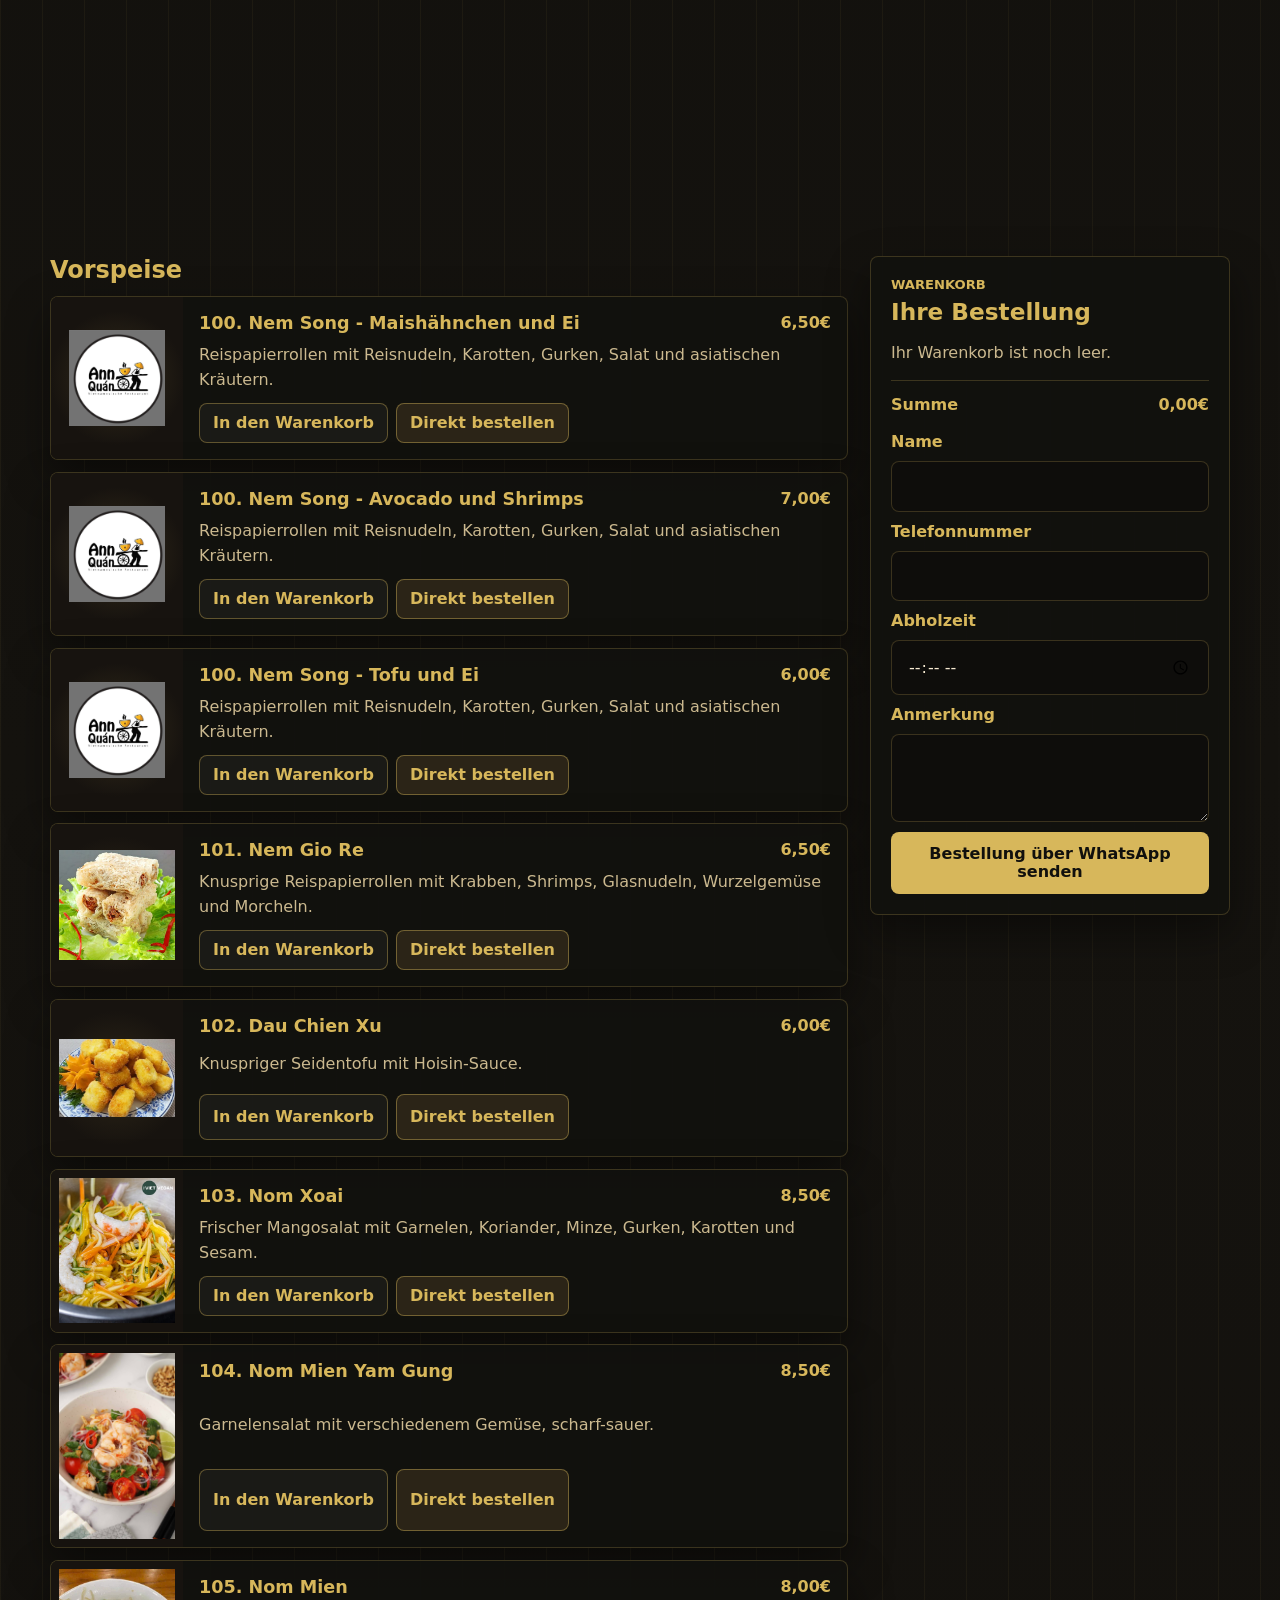
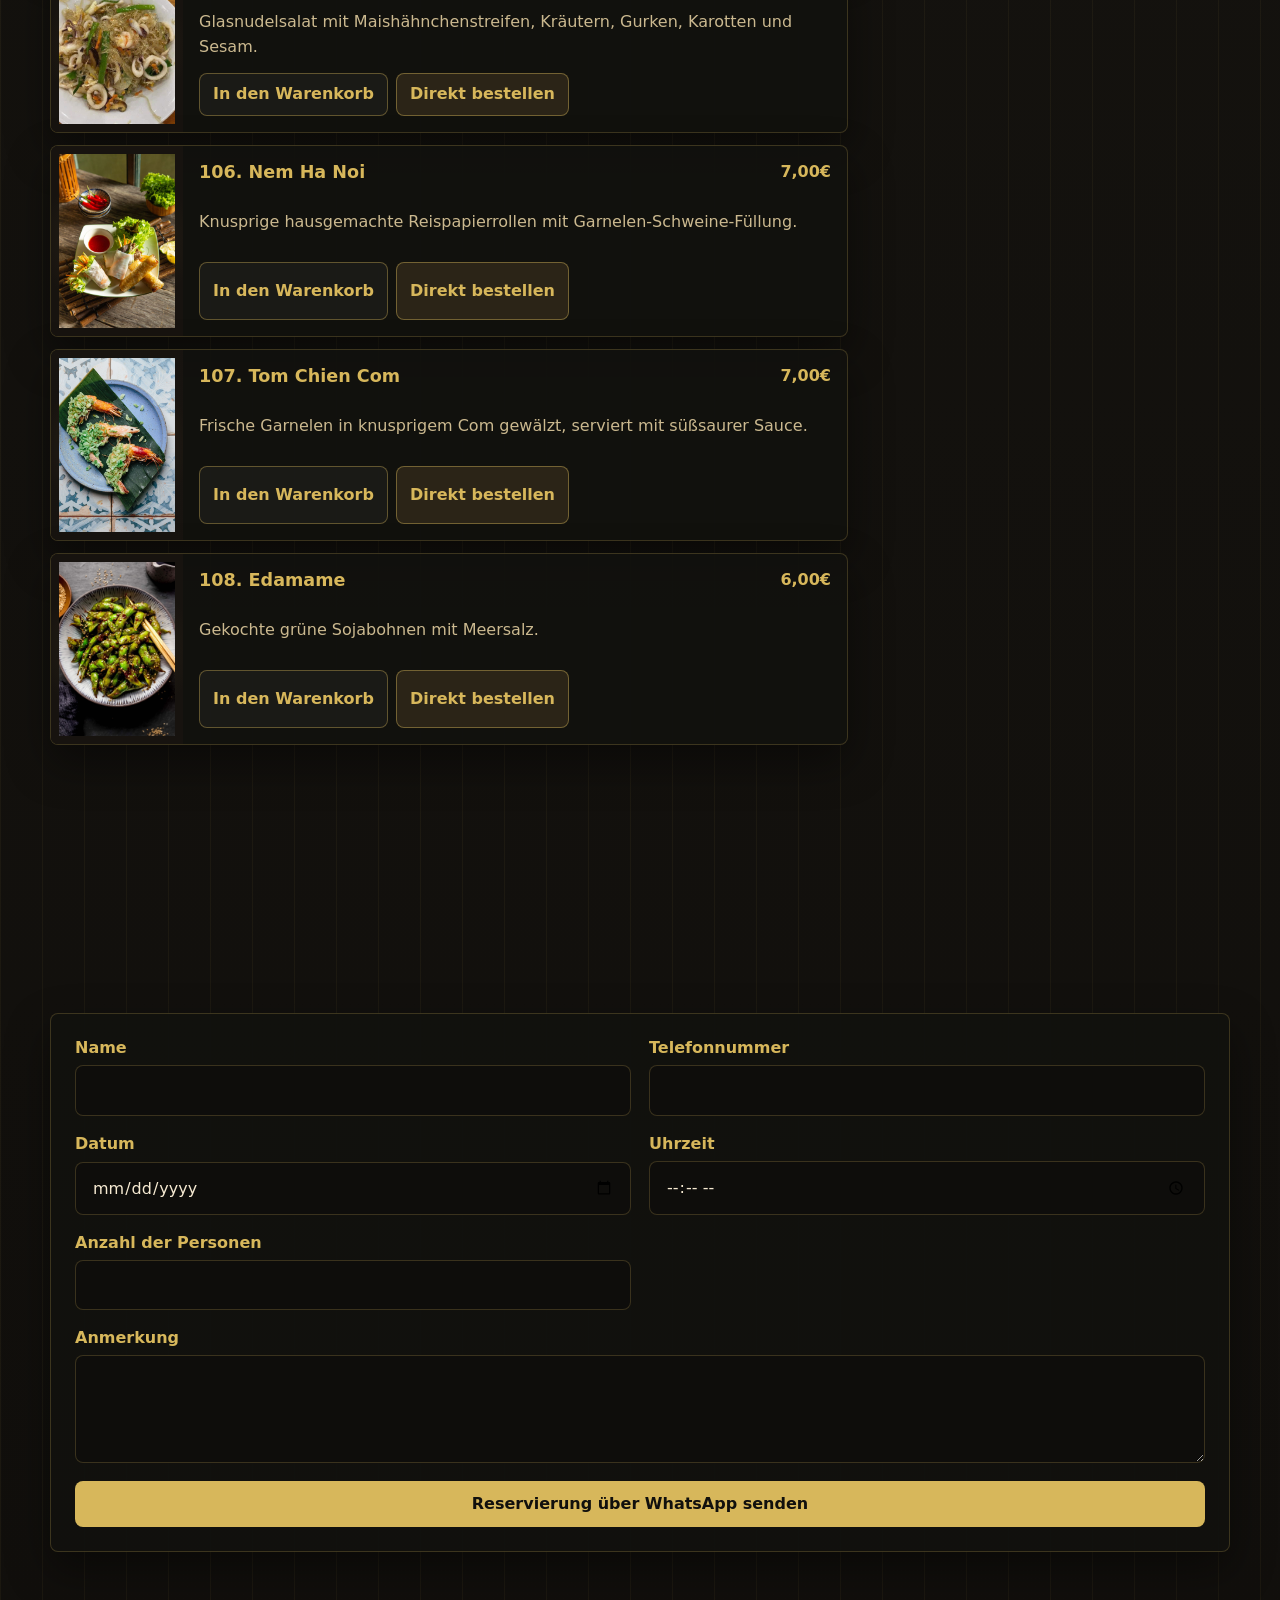
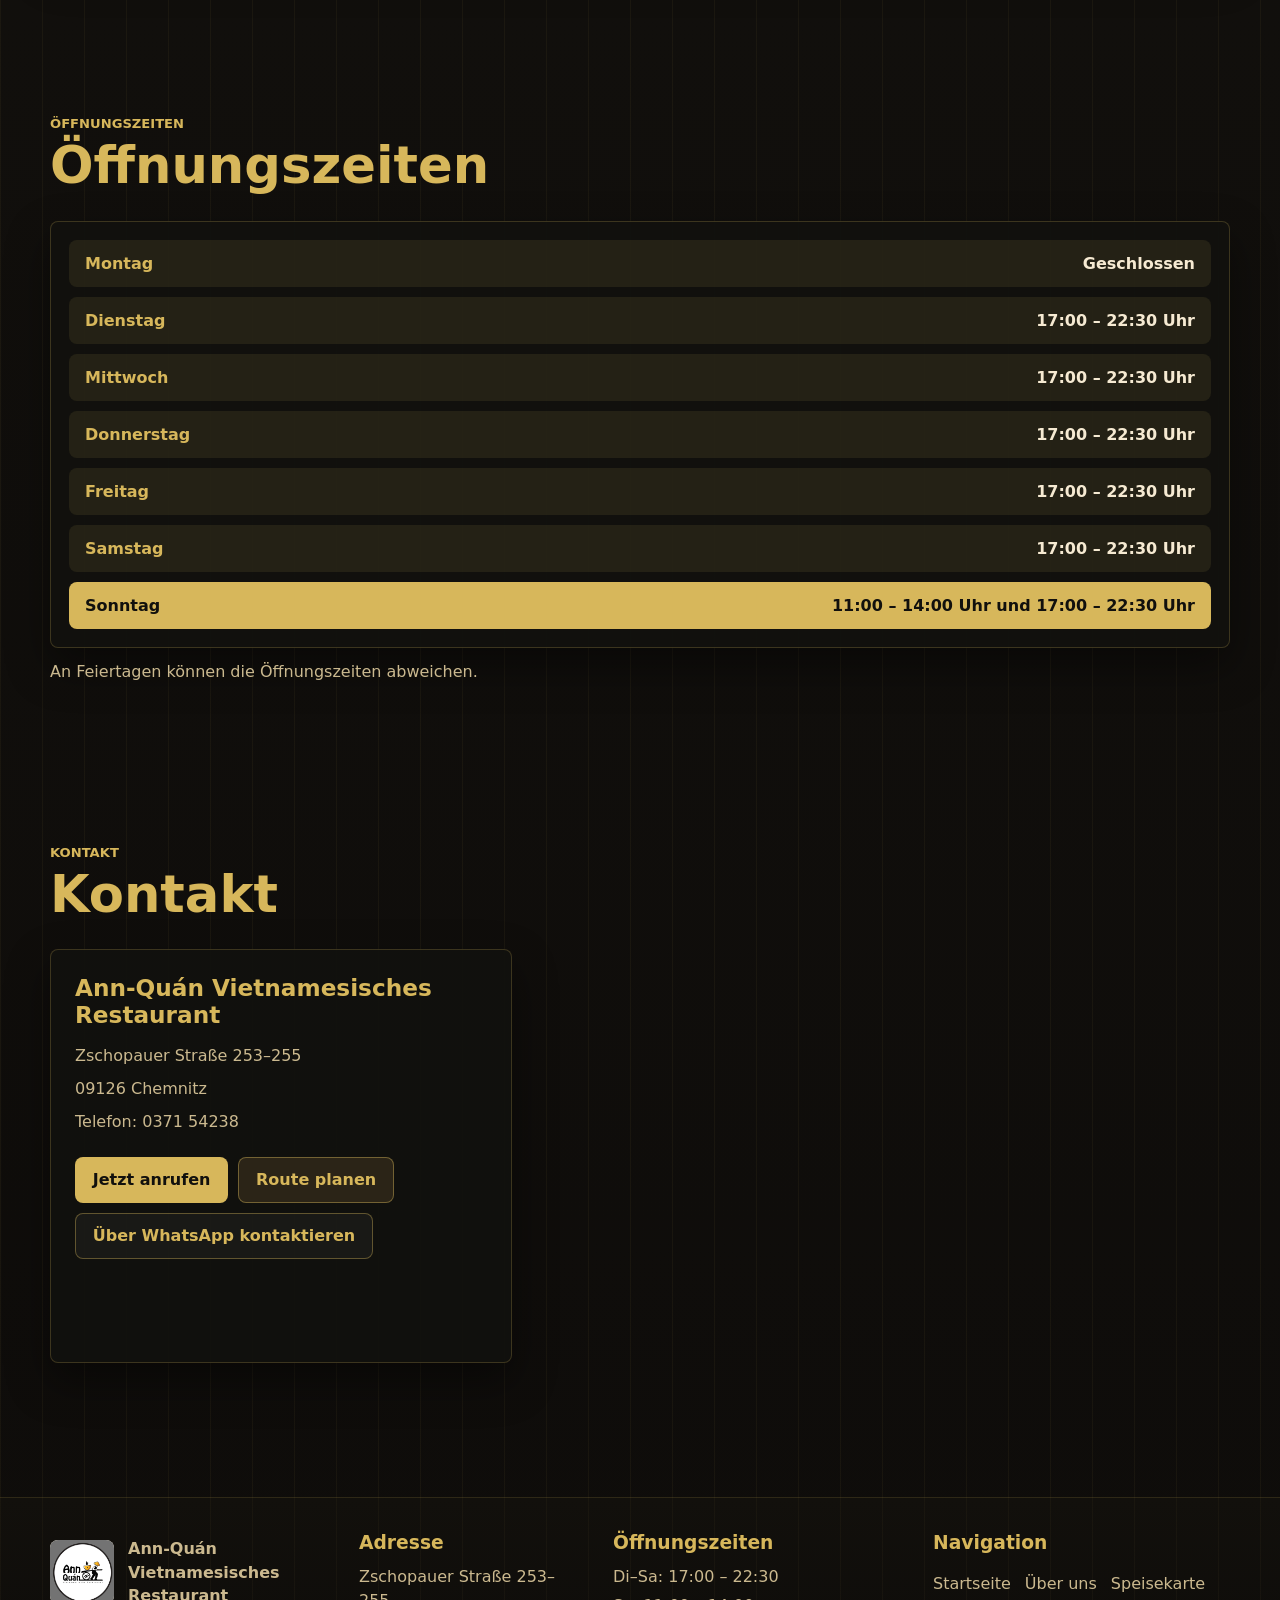
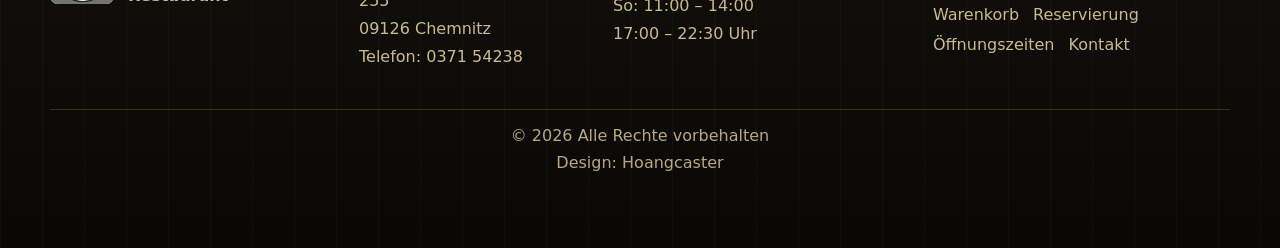
==== commit 8d43c13f: "upload" ====
--- a/index.html
+++ b/index.html
@@ -250,7 +250,7 @@
     <div class="footer-inner">
       <div class="footer-brand">
         <img src="logo.jpg" alt="Ann-Quán Logo" loading="lazy" />
-        <p>Ann-Quán Vietnamesisches Restaurant</p>
+        <p>Ann-Quán<br />Vietnamesisches Restaurant</p>
       </div>
       <div>
         <h3>Adresse</h3>
@@ -260,8 +260,9 @@
       </div>
       <div>
         <h3>Öffnungszeiten</h3>
-        <p>Di–Sa: 17:00 – 22:30 Uhr</p>
-        <p>So: 11:00 – 14:00 Uhr und 17:00 – 22:30 Uhr</p>
+        <p>Di–Sa: 17:00 – 22:30</p>
+        <p>So: 11:00 – 14:00</p>
+        <p>17:00 – 22:30 Uhr</p>
       </div>
       <div>
         <h3>Navigation</h3>
--- a/style.css
+++ b/style.css
@@ -946,7 +946,7 @@
 
 .site-footer {
   margin-top: 52px;
-  padding: 48px 0 100px;
+  padding: 34px 0 76px;
   color: var(--muted);
   border-top: 1px solid rgba(215, 183, 91, 0.18);
   background:
@@ -963,17 +963,24 @@
 
 .footer-inner {
   display: grid;
-  grid-template-columns: 1.2fr 1fr 1fr 0.9fr;
-  gap: 28px;
+  grid-template-columns: 1.25fr 1fr 1.3fr 1.35fr;
+  gap: 34px;
+  align-items: start;
+}
+
+.footer-brand {
+  display: flex;
+  align-items: center;
+  gap: 14px;
 }
 
 .footer-brand img {
-  width: 72px;
-  height: 72px;
+  width: 64px;
+  height: 64px;
+  flex: 0 0 auto;
   object-fit: contain;
   border-radius: 8px;
   background: #f7f0df;
-  margin-bottom: 12px;
 }
 
 .footer-brand p,
@@ -984,22 +991,42 @@
 }
 
 .footer-brand p {
-  max-width: 260px;
+  max-width: none;
   color: var(--ink);
+  line-height: 1.35;
 }
 
 .footer-inner p,
 .footer-inner a {
-  display: block;
-  margin: 7px 0;
+  margin: 5px 0;
   color: var(--muted);
-  line-height: 1.55;
+  line-height: 1.45;
   transition: color 180ms ease, transform 180ms ease;
 }
 
+.footer-inner p {
+  white-space: normal;
+}
+
 .footer-inner a:hover {
   color: var(--green);
   transform: translateX(3px);
+}
+
+.footer-inner div:last-child {
+  display: flex;
+  flex-wrap: wrap;
+  gap: 7px 14px;
+  align-items: center;
+}
+
+.footer-inner div:last-child h3 {
+  flex-basis: 100%;
+}
+
+.footer-inner div:last-child a {
+  margin: 0;
+  white-space: nowrap;
 }
 
 .footer-bottom {
@@ -1008,7 +1035,7 @@
   justify-items: center;
   text-align: center;
   margin-top: 36px;
-  padding-top: 18px;
+  padding-top: 16px;
   border-top: 1px solid rgba(215, 183, 91, 0.2);
   color: rgba(203, 185, 143, 0.9);
 }
@@ -1348,6 +1375,16 @@
   }
 }
 
+@media (max-width: 1180px) {
+  .footer-inner {
+    grid-template-columns: 1fr 1fr;
+  }
+
+  .footer-inner p {
+    white-space: normal;
+  }
+}
+
 @media (max-width: 1060px) {
   .header-cta {
     display: none;
@@ -1548,6 +1585,10 @@
     grid-template-columns: 1fr;
   }
 
+  .footer-brand {
+    align-items: flex-start;
+  }
+
   .dish-card img {
     aspect-ratio: 1 / 1;
   }
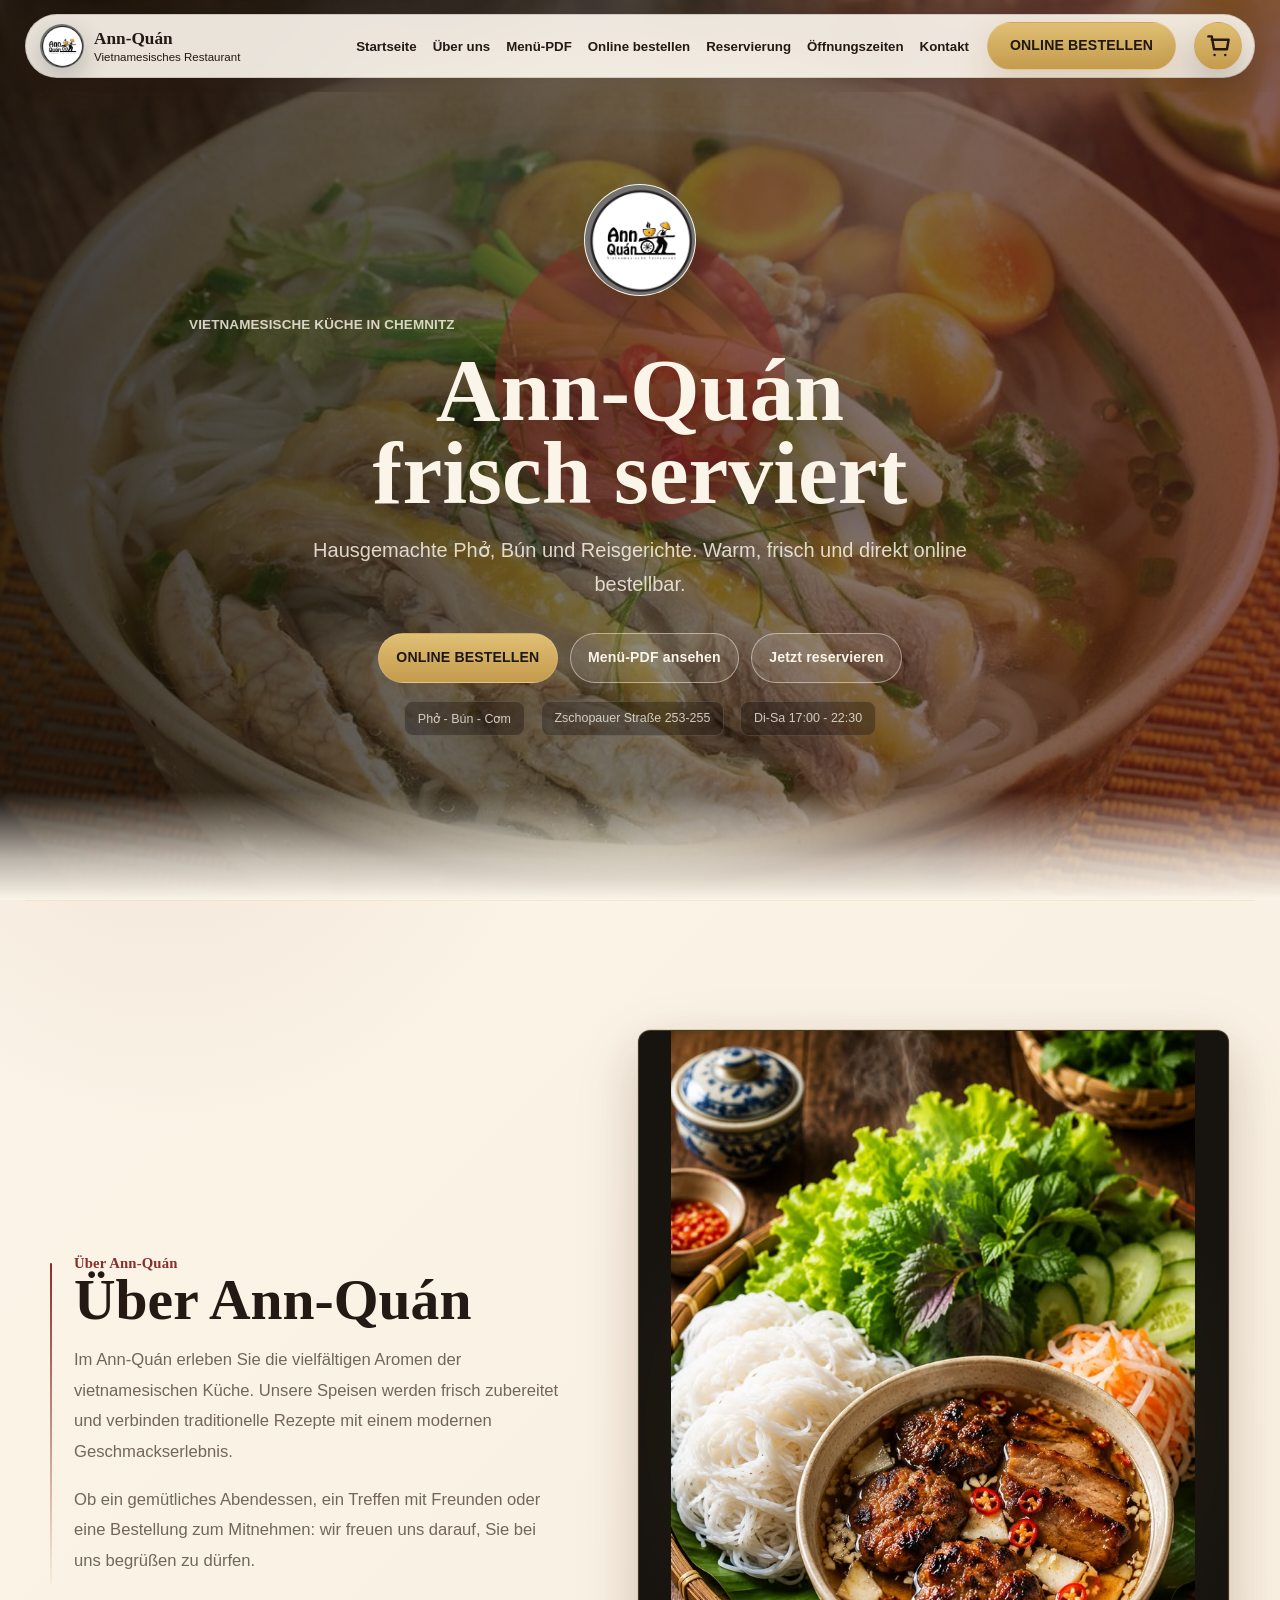
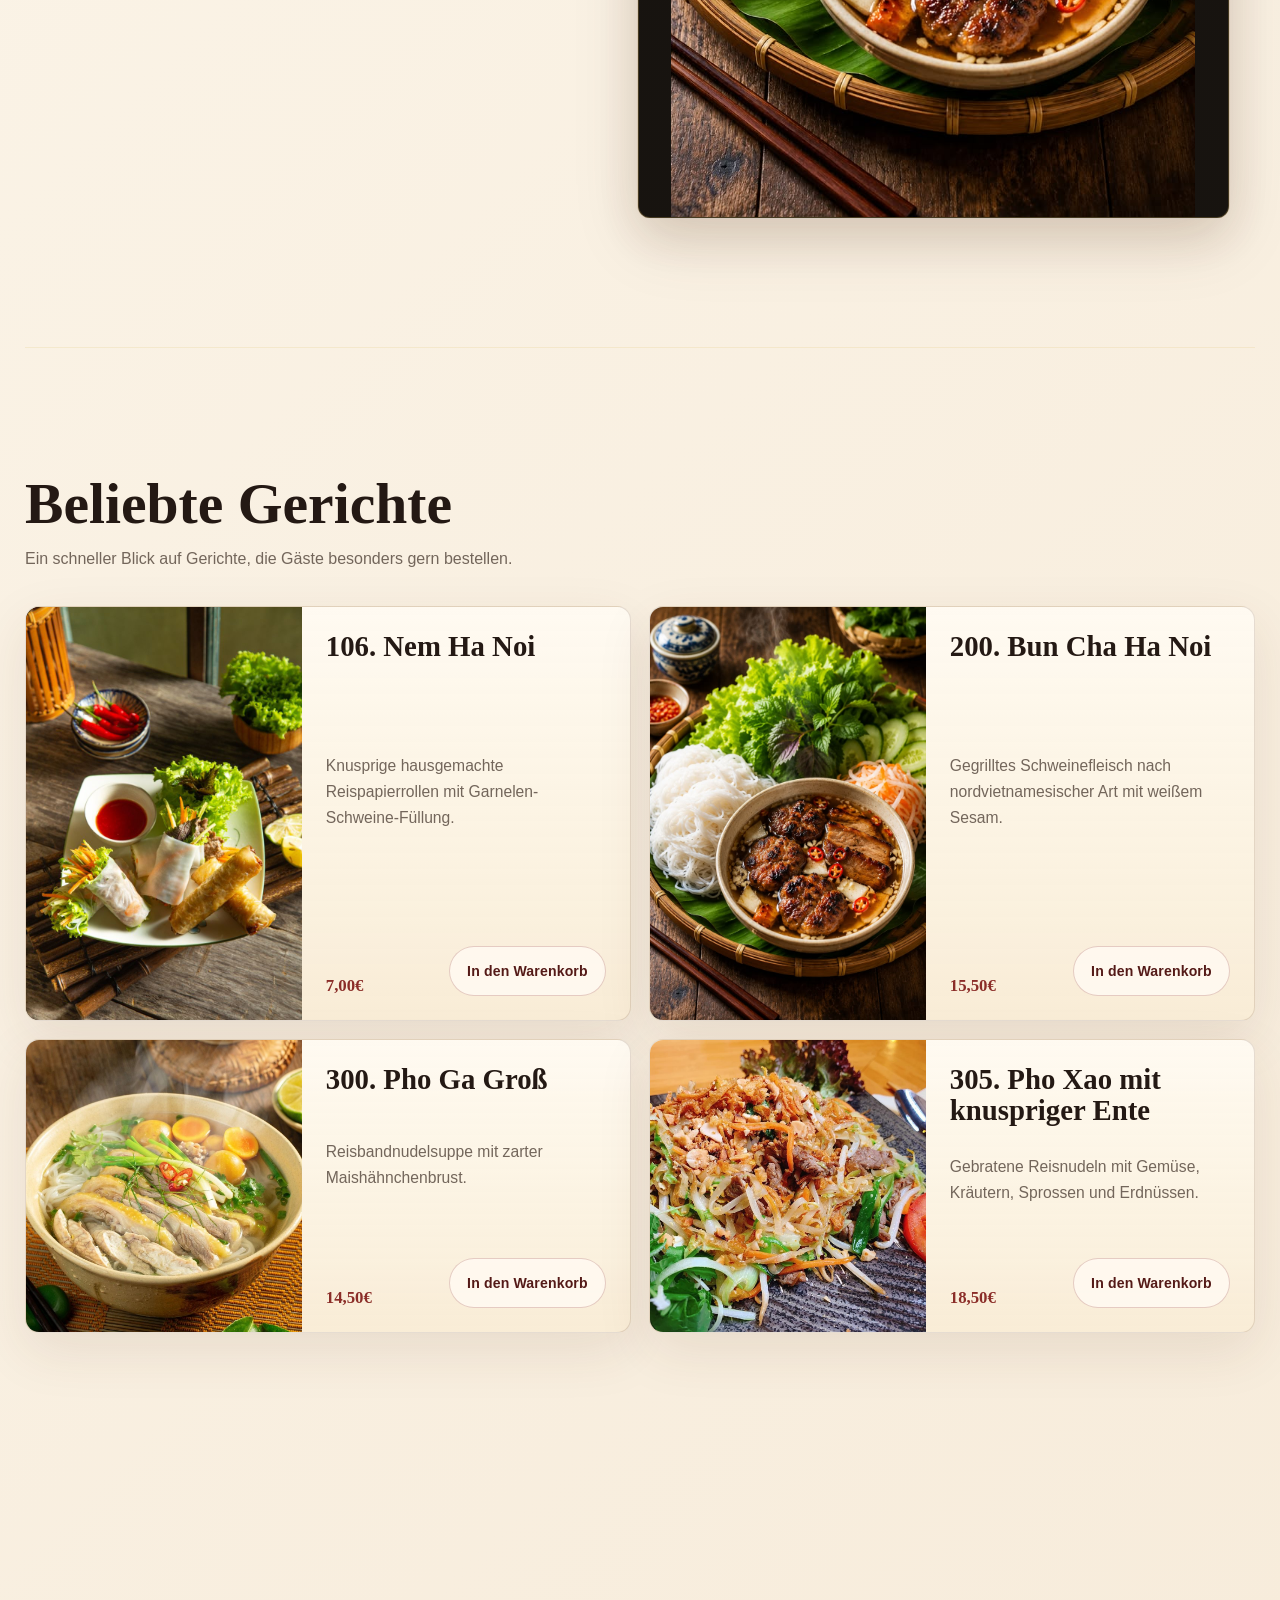
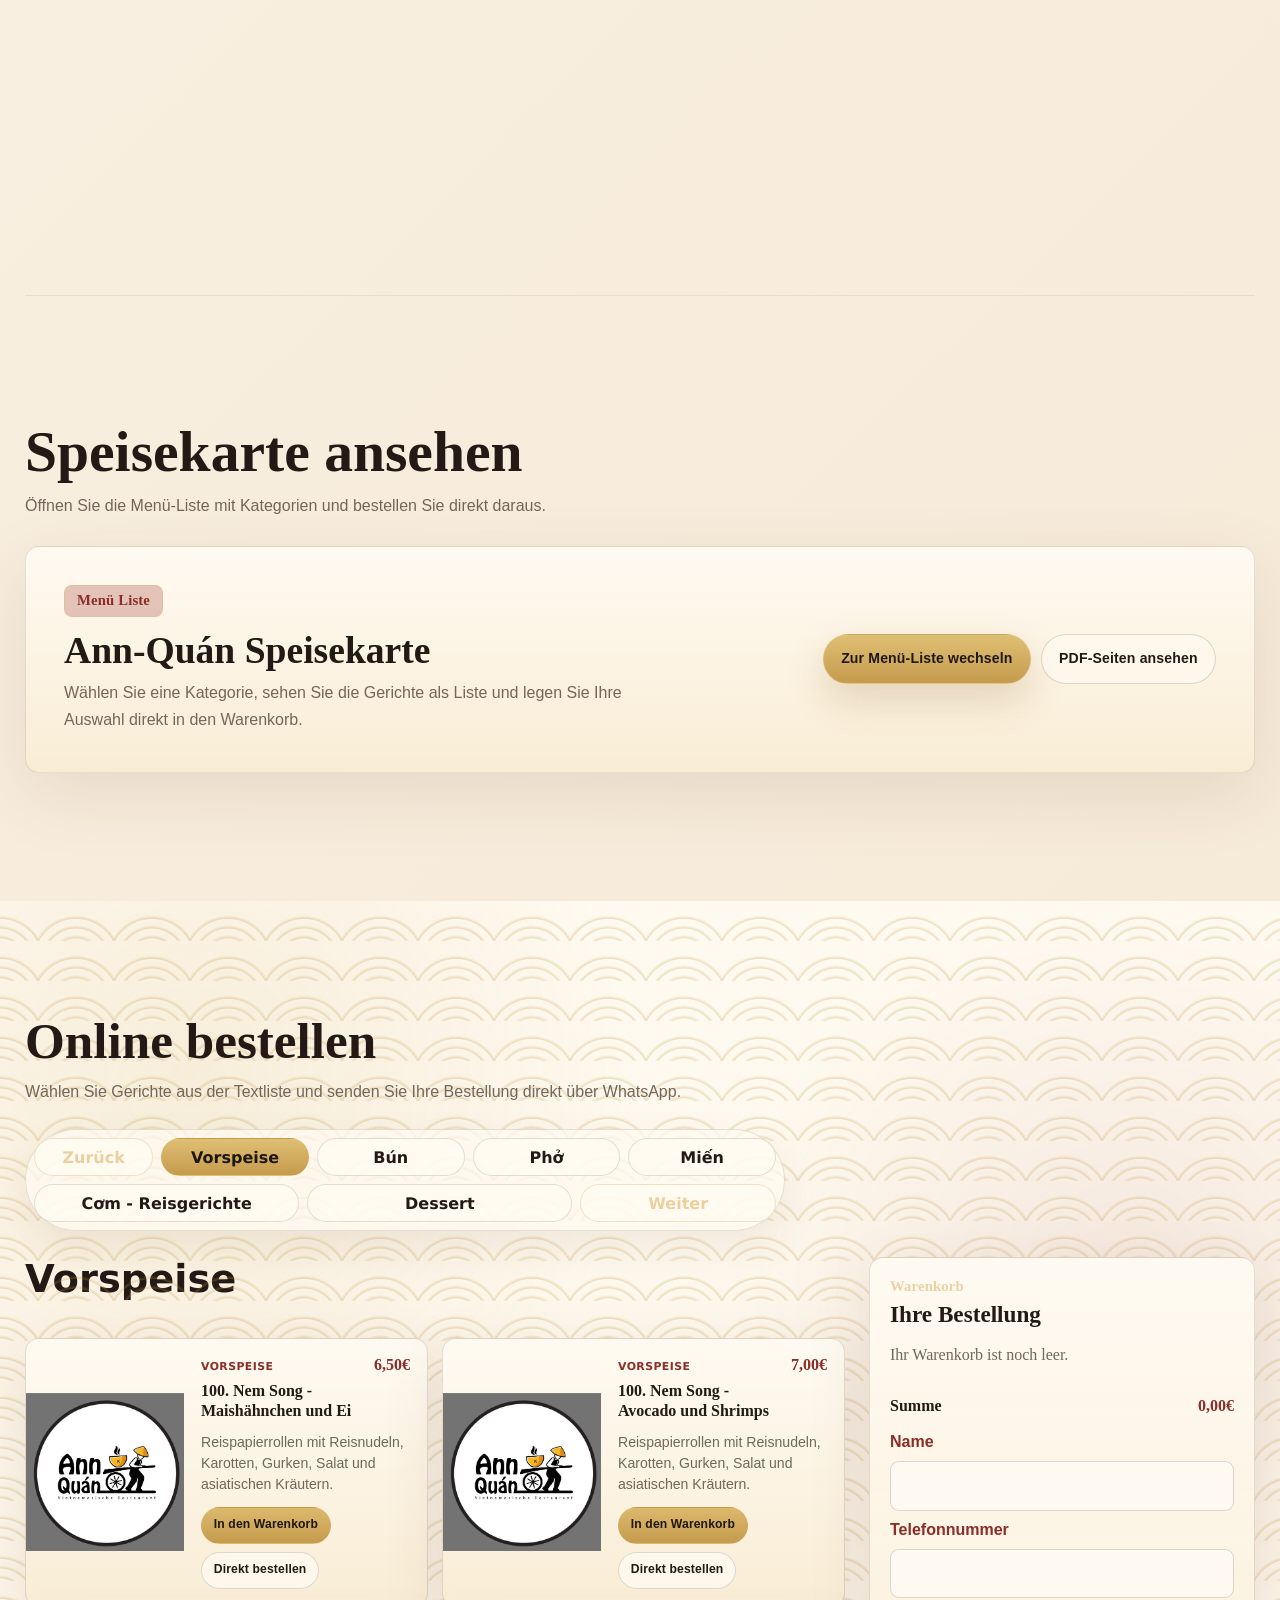
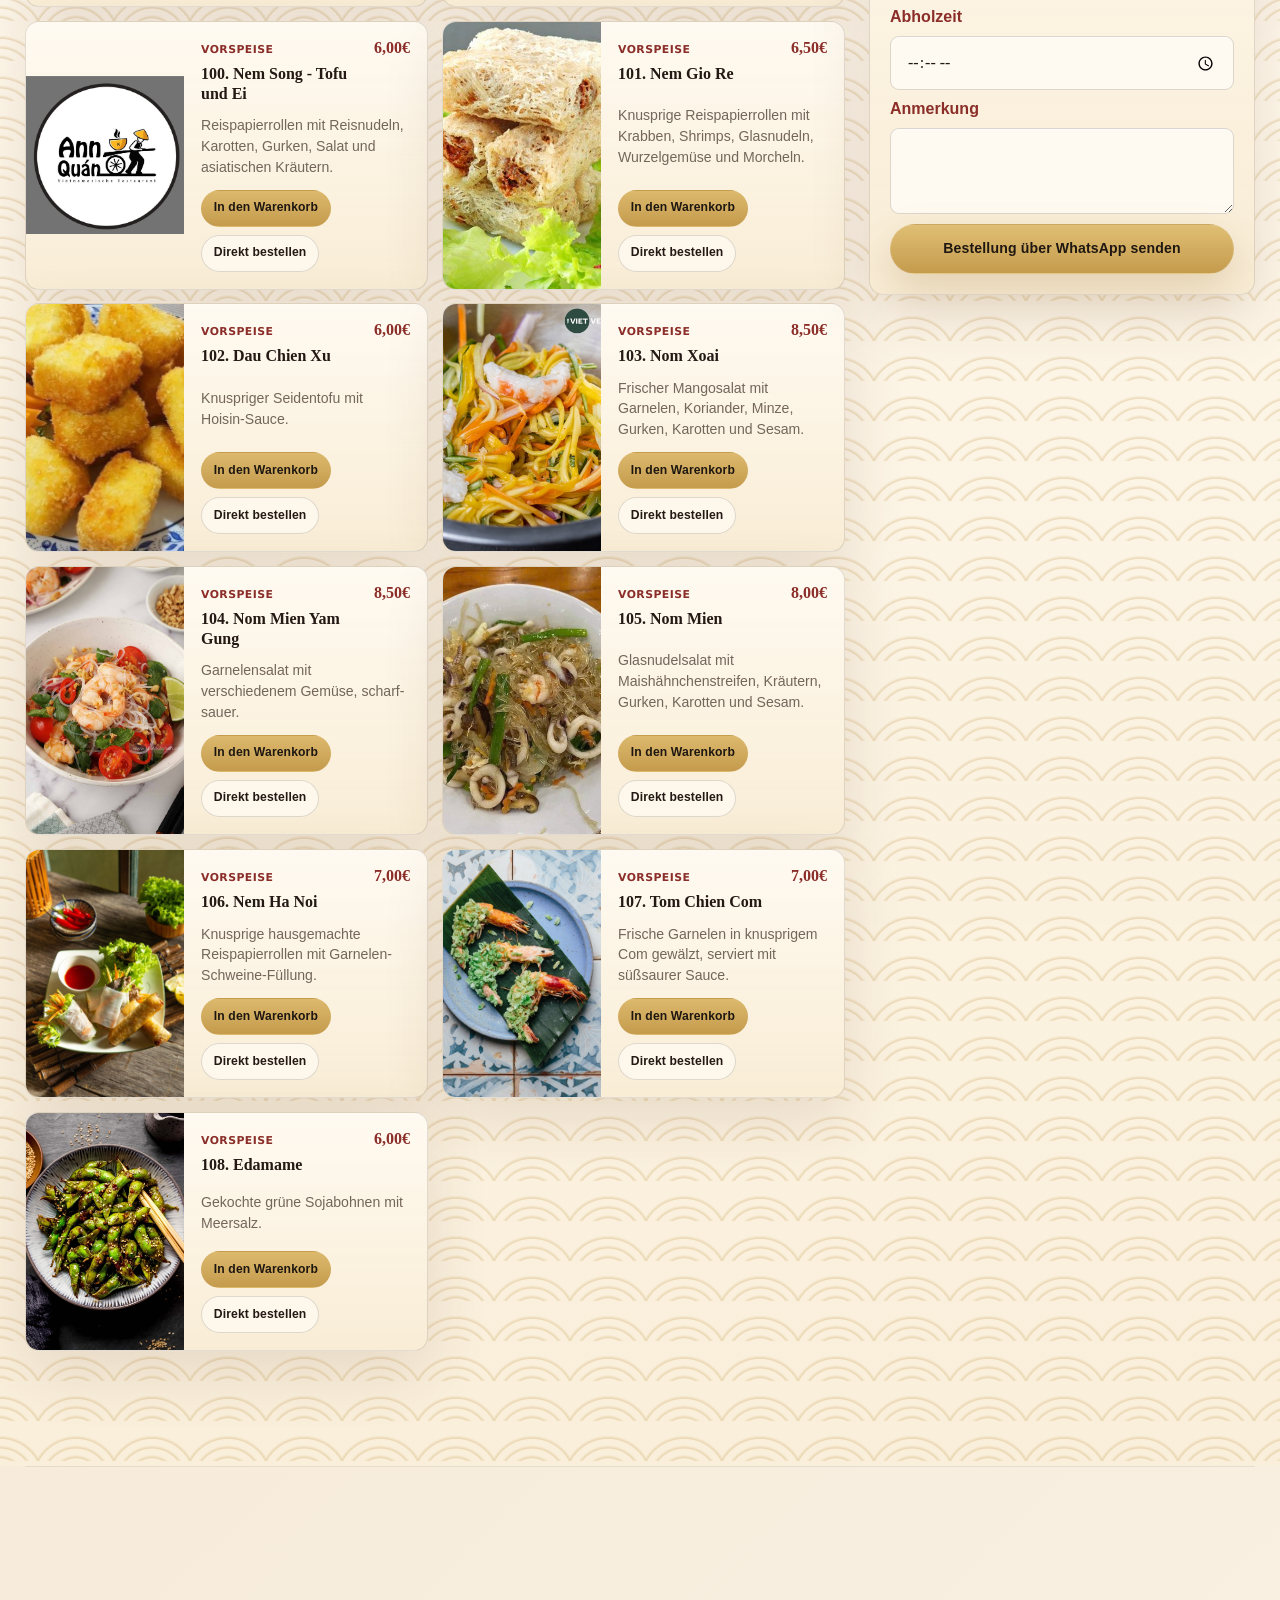
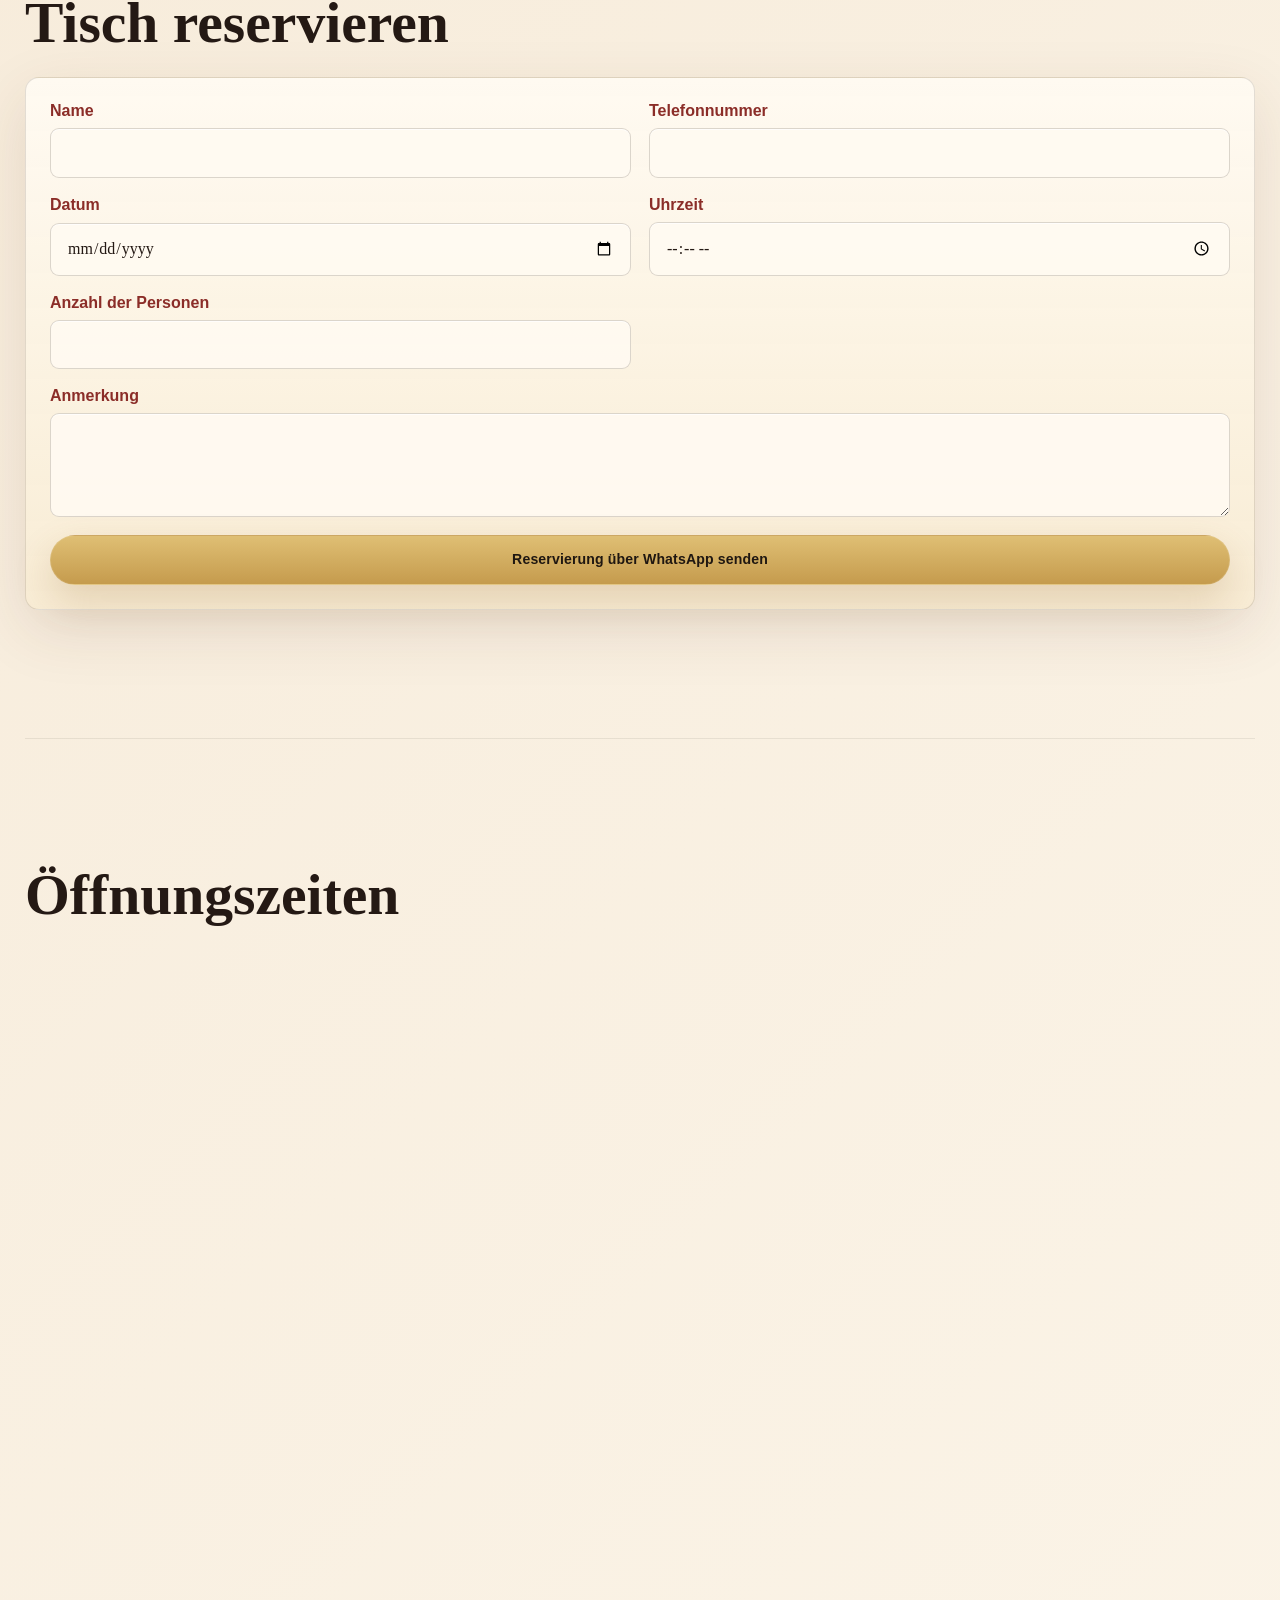
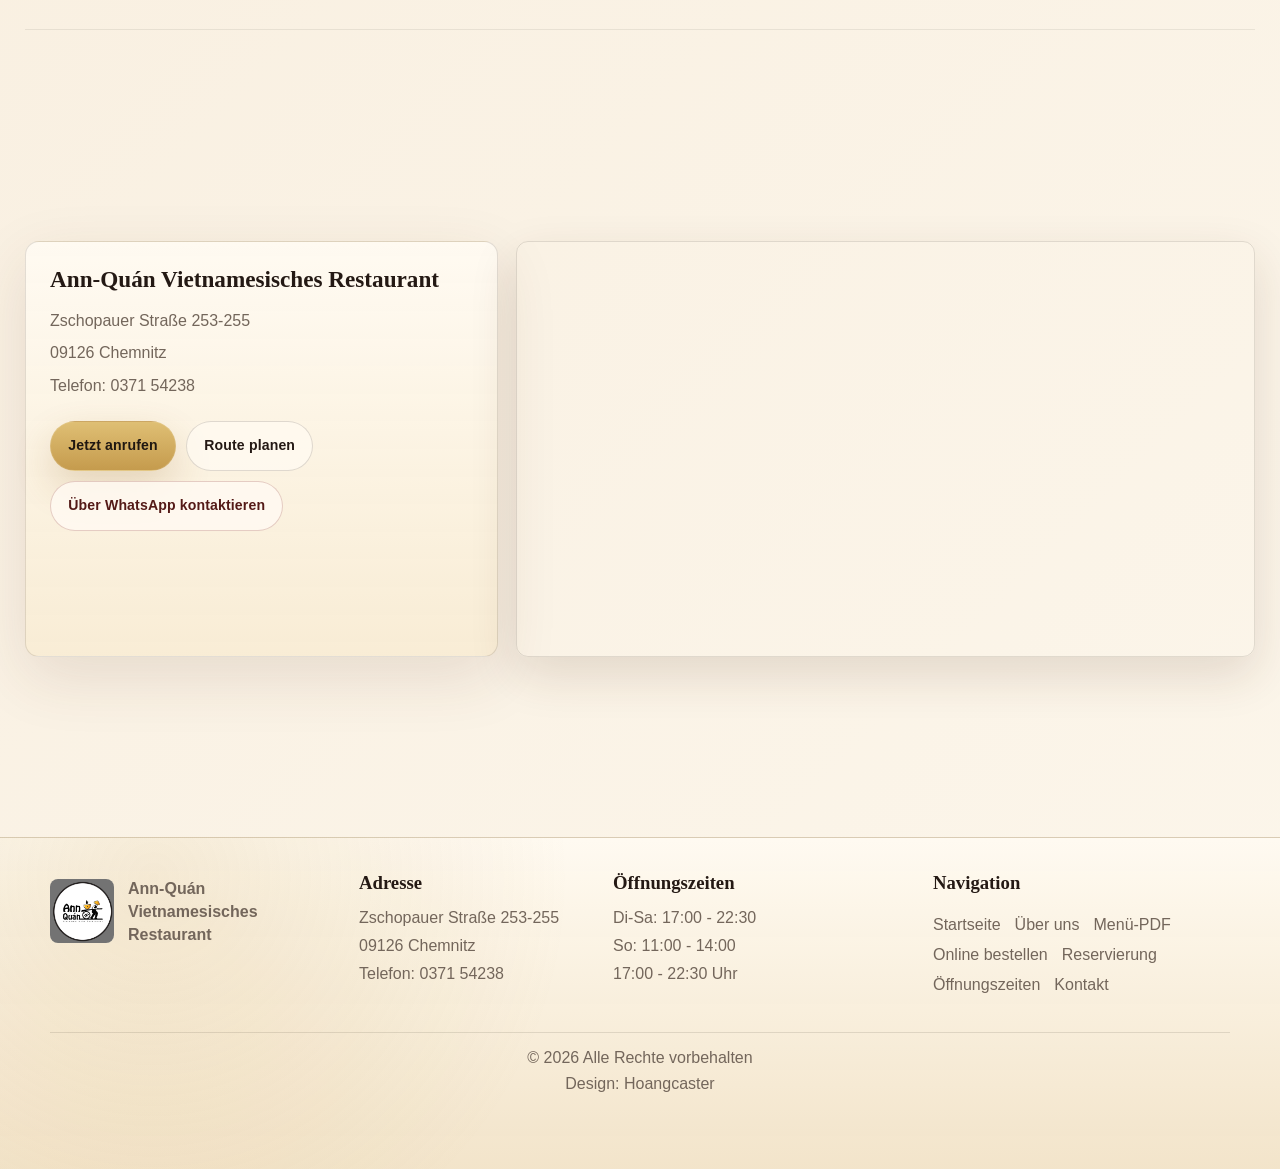
==== commit b48b895a: "upload" ====
--- a/index.html
+++ b/index.html
@@ -20,6 +20,14 @@
       <span></span>
     </div>
   </div>
+  <div class="petal-layer" aria-hidden="true">
+    <span class="petal"></span>
+    <span class="petal"></span>
+    <span class="petal"></span>
+    <span class="petal"></span>
+    <span class="petal"></span>
+    <span class="petal"></span>
+  </div>
   <header class="site-header" id="siteHeader">
     <div class="header-inner">
       <a class="brand" href="#home" aria-label="Ann-Quán Startseite">
@@ -39,14 +47,14 @@
       <nav class="main-nav" id="mainNav" aria-label="Hauptnavigation">
         <a href="#home">Startseite</a>
         <a href="#about">Über uns</a>
-        <a href="#menu">Speisekarte</a>
-        <a href="#cart">Warenkorb</a>
+        <a href="#menu-pdf">Menü-PDF</a>
+        <a href="#online-order">Online bestellen</a>
         <a href="#reservation">Reservierung</a>
         <a href="#opening">Öffnungszeiten</a>
         <a href="#contact">Kontakt</a>
       </nav>
 
-      <a class="button button-primary header-cta" href="#reservation">Jetzt reservieren</a>
+      <a class="button button-primary header-cta" href="#online-order">ONLINE BESTELLEN</a>
       <button class="header-cart-button" id="floatingCartButton" type="button" aria-label="Warenkorb öffnen" aria-controls="cartPreviewPanel" aria-expanded="false">
         <svg aria-hidden="true" viewBox="0 0 24 24" fill="none">
           <path d="M6 6h15l-1.5 8.5H8L6 3H3" />
@@ -64,13 +72,19 @@
       <div class="hero-shade"></div>
       <div class="hero-inner">
         <div class="hero-content reveal">
-          <p class="eyebrow">Authentische vietnamesische Küche in Chemnitz</p>
-          <h1><span class="nowrap">Willkommen bei</span> <span class="nowrap">Ann-Quán</span></h1>
-          <p>Entdecken Sie traditionelle vietnamesische Gerichte, frisch zubereitet mit ausgewählten Zutaten und viel Liebe.</p>
+          <img class="hero-logo" src="logo.jpg" alt="Ann-Quán Logo" loading="eager" />
+          <p class="eyebrow">Vietnamesische Küche in Chemnitz</p>
+          <h1><span>Ann-Quán</span> <span>frisch serviert</span></h1>
+          <p>Hausgemachte Phở, Bún und Reisgerichte. Warm, frisch und direkt online bestellbar.</p>
           <div class="hero-actions">
-            <a class="button button-primary" href="#reservation">Tisch reservieren</a>
-            <a class="button button-light" href="#menu">Essen bestellen</a>
-            <a class="button button-outline-light" href="#menu">Speisekarte ansehen</a>
+            <a class="button button-primary" href="#online-order">ONLINE BESTELLEN</a>
+            <a class="button button-light" href="#menu-pdf">Menü-PDF ansehen</a>
+            <a class="button button-outline-light" href="#reservation">Jetzt reservieren</a>
+          </div>
+          <div class="hero-ribbon" aria-label="Restaurant Informationen">
+            <span>Phở - Bún - Cơm</span>
+            <span>Zschopauer Straße 253-255</span>
+            <span>Di-Sa 17:00 - 22:30</span>
           </div>
         </div>
         <figure class="hero-plate reveal">
@@ -85,7 +99,7 @@
           <p class="section-kicker">Über Ann-Quán</p>
           <h2>Über Ann-Quán</h2>
           <p>Im Ann-Quán erleben Sie die vielfältigen Aromen der vietnamesischen Küche. Unsere Speisen werden frisch zubereitet und verbinden traditionelle Rezepte mit einem modernen Geschmackserlebnis.</p>
-          <p>Ob ein gemütliches Abendessen, ein Treffen mit Freunden oder eine Bestellung zum Mitnehmen – wir freuen uns darauf, Sie bei uns begrüßen zu dürfen.</p>
+          <p>Ob ein gemütliches Abendessen, ein Treffen mit Freunden oder eine Bestellung zum Mitnehmen: wir freuen uns darauf, Sie bei uns begrüßen zu dürfen.</p>
         </div>
         <figure class="media-panel about-media reveal">
           <img src="Bun Cha Ha Noi.jpg" alt="Bún Chả Hà Nội bei Ann-Quán" loading="lazy" />
@@ -95,17 +109,36 @@
 
     <section class="section specialties-section" id="specialties">
       <div class="section-heading reveal">
-        <p class="section-kicker">Unsere Spezialitäten</p>
-        <h2>Unsere Spezialitäten</h2>
+        <h2>Beliebte Gerichte</h2>
+        <p class="section-intro">Ein schneller Blick auf Gerichte, die Gäste besonders gern bestellen.</p>
       </div>
       <div class="dish-grid" id="specialtyGrid"></div>
     </section>
 
-    <section class="section menu-section" id="menu">
-      <div class="section-heading reveal">
-        <p class="section-kicker">Unsere Speisekarte</p>
-        <h2>Unsere Speisekarte</h2>
-        <p class="section-intro">Wählen Sie Gerichte aus und senden Sie Ihre Bestellung direkt über WhatsApp.</p>
+    <section class="section pdf-menu-section" id="menu-pdf">
+      <div class="section-heading reveal">
+        <p class="section-kicker">Speisekarte</p>
+        <h2>Speisekarte ansehen</h2>
+        <p class="section-intro">Öffnen Sie die Menü-Liste mit Kategorien und bestellen Sie direkt daraus.</p>
+      </div>
+      <div class="pdf-menu-panel reveal">
+        <div>
+          <span class="pdf-menu-label">Menü Liste</span>
+          <h3>Ann-Quán Speisekarte</h3>
+          <p>Wählen Sie eine Kategorie, sehen Sie die Gerichte als Liste und legen Sie Ihre Auswahl direkt in den Warenkorb.</p>
+        </div>
+        <div class="pdf-menu-actions">
+          <button class="button button-primary pdf-menu-button" type="button" data-open-menu-list>Zur Menü-Liste wechseln</button>
+          <a class="button button-outline pdf-menu-button" href="menu.html">PDF-Seiten ansehen</a>
+        </div>
+      </div>
+    </section>
+
+    <section class="section menu-section online-order-section" id="online-order">
+      <div class="section-heading reveal">
+        <p class="section-kicker">Online bestellen</p>
+        <h2>Online bestellen</h2>
+        <p class="section-intro">Wählen Sie Gerichte aus der Textliste und senden Sie Ihre Bestellung direkt über WhatsApp.</p>
         <div class="menu-pager" id="menuPager" aria-label="Speisekarte Kategorien"></div>
       </div>
       <div class="menu-layout">
@@ -182,12 +215,12 @@
       </div>
       <div class="opening-list reveal" id="openingList">
         <div class="opening-day" data-day="Monday"><span>Montag</span><strong>Geschlossen</strong></div>
-        <div class="opening-day" data-day="Tuesday"><span>Dienstag</span><strong>17:00 – 22:30 Uhr</strong></div>
-        <div class="opening-day" data-day="Wednesday"><span>Mittwoch</span><strong>17:00 – 22:30 Uhr</strong></div>
-        <div class="opening-day" data-day="Thursday"><span>Donnerstag</span><strong>17:00 – 22:30 Uhr</strong></div>
-        <div class="opening-day" data-day="Friday"><span>Freitag</span><strong>17:00 – 22:30 Uhr</strong></div>
-        <div class="opening-day" data-day="Saturday"><span>Samstag</span><strong>17:00 – 22:30 Uhr</strong></div>
-        <div class="opening-day" data-day="Sunday"><span>Sonntag</span><strong>11:00 – 14:00 Uhr und 17:00 – 22:30 Uhr</strong></div>
+        <div class="opening-day" data-day="Tuesday"><span>Dienstag</span><strong>17:00 - 22:30 Uhr</strong></div>
+        <div class="opening-day" data-day="Wednesday"><span>Mittwoch</span><strong>17:00 - 22:30 Uhr</strong></div>
+        <div class="opening-day" data-day="Thursday"><span>Donnerstag</span><strong>17:00 - 22:30 Uhr</strong></div>
+        <div class="opening-day" data-day="Friday"><span>Freitag</span><strong>17:00 - 22:30 Uhr</strong></div>
+        <div class="opening-day" data-day="Saturday"><span>Samstag</span><strong>17:00 - 22:30 Uhr</strong></div>
+        <div class="opening-day" data-day="Sunday"><span>Sonntag</span><strong>11:00 - 14:00 Uhr und 17:00 - 22:30 Uhr</strong></div>
       </div>
       <p class="opening-note reveal">An Feiertagen können die Öffnungszeiten abweichen.</p>
     </section>
@@ -200,7 +233,7 @@
       <div class="contact-layout">
         <div class="contact-card reveal">
           <h3>Ann-Quán Vietnamesisches Restaurant</h3>
-          <p>Zschopauer Straße 253–255</p>
+          <p>Zschopauer Straße 253-255</p>
           <p>09126 Chemnitz</p>
           <p>Telefon: 0371 54238</p>
           <div class="contact-actions">
@@ -218,8 +251,8 @@
 
   <div class="mobile-actions" aria-label="Schnelle Aktionen">
     <a href="tel:+4937154238">Anrufen</a>
-    <a href="#reservation">Reservieren</a>
-    <a href="#menu">Bestellen</a>
+    <a href="#menu-pdf">Menü</a>
+    <a href="#online-order">Bestellen</a>
   </div>
 
   <div class="cart-preview-backdrop" id="cartPreviewBackdrop" hidden></div>
@@ -254,22 +287,22 @@
       </div>
       <div>
         <h3>Adresse</h3>
-        <p>Zschopauer Straße 253–255</p>
+        <p>Zschopauer Straße 253-255</p>
         <p>09126 Chemnitz</p>
         <p>Telefon: 0371 54238</p>
       </div>
       <div>
         <h3>Öffnungszeiten</h3>
-        <p>Di–Sa: 17:00 – 22:30</p>
-        <p>So: 11:00 – 14:00</p>
-        <p>17:00 – 22:30 Uhr</p>
+        <p>Di-Sa: 17:00 - 22:30</p>
+        <p>So: 11:00 - 14:00</p>
+        <p>17:00 - 22:30 Uhr</p>
       </div>
       <div>
         <h3>Navigation</h3>
         <a href="#home">Startseite</a>
         <a href="#about">Über uns</a>
-        <a href="#menu">Speisekarte</a>
-        <a href="#cart">Warenkorb</a>
+        <a href="#menu-pdf">Menü-PDF</a>
+        <a href="#online-order">Online bestellen</a>
         <a href="#reservation">Reservierung</a>
         <a href="#opening">Öffnungszeiten</a>
         <a href="#contact">Kontakt</a>
--- a/style.css
+++ b/style.css
@@ -3,6 +3,8 @@
   --green-soft: #312a1b;
   --wine: #d7b75b;
   --wine-dark: #3a2710;
+  --red: #9b2f27;
+  --red-soft: rgba(155, 47, 39, 0.2);
   --cream: #100f0c;
   --wood: #b88a3a;
   --paper: #171510;
@@ -556,13 +558,11 @@
   box-shadow: 0 24px 52px rgba(0, 0, 0, 0.5);
 }
 
-.dish-card img,
-.menu-thumb {
+.dish-card img {
   transition: transform 420ms ease, filter 420ms ease;
 }
 
-.dish-card:hover img,
-.menu-text-card:hover .menu-thumb {
+.dish-card:hover img {
   transform: scale(1.015);
   filter: saturate(1.1);
 }
@@ -577,8 +577,7 @@
   background: #17130f;
 }
 
-.dish-card img.is-logo-image,
-.menu-thumb.is-logo-image {
+.dish-card img.is-logo-image {
   object-fit: contain;
   object-position: center;
   padding: 18px;
@@ -621,6 +620,59 @@
   margin: 12px 0 0;
   color: var(--muted);
   line-height: 1.7;
+}
+
+.pdf-menu-section {
+  position: relative;
+}
+
+.pdf-menu-panel {
+  display: flex;
+  align-items: center;
+  justify-content: space-between;
+  gap: 28px;
+  padding: clamp(22px, 4vw, 38px);
+  border: 1px solid rgba(215, 183, 91, 0.28);
+  border-radius: 8px;
+  background:
+    linear-gradient(135deg, rgba(155, 47, 39, 0.18), transparent 42%),
+    linear-gradient(90deg, rgba(215, 183, 91, 0.07) 1px, transparent 1px),
+    rgba(18, 17, 14, 0.94);
+  background-size: auto, 36px 36px, auto;
+  box-shadow: var(--shadow);
+}
+
+.pdf-menu-label {
+  display: inline-flex;
+  align-items: center;
+  min-height: 32px;
+  border: 1px solid rgba(215, 183, 91, 0.28);
+  border-radius: 8px;
+  padding: 0 12px;
+  color: #f3e7c8;
+  background: rgba(155, 47, 39, 0.26);
+  font-size: 0.78rem;
+  font-weight: 850;
+  text-transform: uppercase;
+}
+
+.pdf-menu-panel h3 {
+  margin: 14px 0 8px;
+  color: var(--green);
+  font-size: clamp(1.6rem, 3vw, 2.35rem);
+  line-height: 1.08;
+}
+
+.pdf-menu-panel p {
+  max-width: 620px;
+  margin: 0;
+  color: var(--muted);
+  line-height: 1.7;
+}
+
+.pdf-menu-button {
+  flex: 0 0 auto;
+  min-width: 168px;
 }
 
 .menu-pager {
@@ -687,8 +739,7 @@
 
 .menu-text-card {
   display: grid;
-  grid-template-columns: 132px minmax(0, 1fr);
-  gap: 16px;
+  grid-template-columns: minmax(0, 1fr);
   overflow: hidden;
   transition: transform 180ms ease, box-shadow 180ms ease, border-color 180ms ease;
 }
@@ -703,22 +754,10 @@
   border-color: rgba(215, 183, 91, 0.42);
 }
 
-.menu-thumb {
-  width: 100%;
-  height: 100%;
-  min-height: 156px;
-  object-fit: contain;
-  object-position: center;
-  padding: 8px;
-  background:
-    radial-gradient(circle at center, rgba(215, 183, 91, 0.12), rgba(23, 19, 15, 0.96) 66%),
-    #17130f;
-}
-
 .menu-text-body {
   display: grid;
   gap: 10px;
-  padding: 16px 16px 16px 0;
+  padding: 18px;
 }
 
 .menu-text-top {
@@ -748,6 +787,7 @@
   display: flex;
   flex-wrap: wrap;
   gap: 8px;
+  margin-top: 4px;
 }
 
 .menu-actions .button {
@@ -1178,29 +1218,13 @@
 
 .cart-preview-line {
   display: grid;
-  grid-template-columns: 58px minmax(0, 1fr);
-  gap: 12px;
+  grid-template-columns: minmax(0, 1fr);
+  gap: 10px;
   align-items: center;
   padding: 10px;
   border: 1px solid rgba(215, 183, 91, 0.16);
   border-radius: 8px;
   background: rgba(215, 183, 91, 0.08);
-}
-
-.cart-preview-line img {
-  width: 58px;
-  height: 58px;
-  border-radius: 8px;
-  object-fit: contain;
-  padding: 5px;
-  background:
-    radial-gradient(circle at center, rgba(215, 183, 91, 0.12), rgba(23, 19, 15, 0.96) 66%),
-    #17130f;
-}
-
-.cart-preview-line img.is-logo-image {
-  object-fit: contain;
-  padding: 7px;
 }
 
 .cart-preview-line h4,
@@ -1558,6 +1582,11 @@
     display: grid;
   }
 
+  .pdf-menu-panel {
+    display: grid;
+    gap: 20px;
+  }
+
   .button {
     width: 100%;
   }
@@ -1595,11 +1624,6 @@
 
   .menu-text-card {
     grid-template-columns: 1fr;
-  }
-
-  .menu-thumb {
-    height: 190px;
-    min-height: 190px;
   }
 
   .menu-text-body {
@@ -1668,3 +1692,2905 @@
     max-height: min(560px, calc(100svh - 178px));
   }
 }
+
+/* Sakurhan-inspired light hospitality refresh */
+:root {
+  --green: #8f251f;
+  --green-soft: #f3ded4;
+  --wine: #8f251f;
+  --wine-dark: #541612;
+  --red: #8f251f;
+  --red-soft: rgba(143, 37, 31, 0.12);
+  --cream: #f8f3ea;
+  --wood: #b87a38;
+  --paper: #fffaf1;
+  --ink: #241c16;
+  --muted: #6f6257;
+  --line: rgba(36, 28, 22, 0.14);
+  --shadow: 0 24px 70px rgba(83, 45, 18, 0.16);
+  --radius: 8px;
+}
+
+body {
+  color: var(--ink);
+  background:
+    linear-gradient(90deg, rgba(36, 28, 22, 0.035) 1px, transparent 1px),
+    linear-gradient(180deg, #f8f3ea 0%, #fffaf1 48%, #f8f3ea 100%);
+  background-size: 56px 56px, auto;
+  overflow-x: hidden;
+}
+
+body::before {
+  content: "";
+  position: fixed;
+  inset: 0;
+  z-index: -1;
+  pointer-events: none;
+  opacity: 0.28;
+  background-image:
+    linear-gradient(rgba(36, 28, 22, 0.025) 1px, transparent 1px),
+    linear-gradient(90deg, rgba(36, 28, 22, 0.025) 1px, transparent 1px);
+  background-size: 18px 18px;
+}
+
+.page-loader {
+  background: var(--cream);
+}
+
+.loader-mark img,
+.brand-logo {
+  border-radius: var(--radius);
+  background: var(--paper);
+  box-shadow: 0 8px 22px rgba(83, 45, 18, 0.12);
+}
+
+.loader-mark span {
+  background: rgba(143, 37, 31, 0.16);
+}
+
+.loader-mark span::after {
+  background: var(--wine);
+}
+
+.site-header {
+  border-bottom: 1px solid rgba(36, 28, 22, 0.1);
+  background: rgba(248, 243, 234, 0.92);
+  backdrop-filter: blur(18px);
+  box-shadow: 0 12px 38px rgba(83, 45, 18, 0.08);
+}
+
+.header-inner {
+  width: min(1240px, calc(100% - 40px));
+  min-height: 72px;
+}
+
+.brand {
+  min-width: 210px;
+}
+
+.brand-name {
+  color: var(--wine);
+  letter-spacing: 0;
+}
+
+.brand-subtitle,
+.main-nav a {
+  color: var(--muted);
+}
+
+.main-nav {
+  gap: 20px;
+}
+
+.main-nav a {
+  font-size: 0.9rem;
+  font-weight: 720;
+}
+
+.main-nav a:hover,
+.main-nav a:focus-visible {
+  color: var(--wine);
+}
+
+.button {
+  border-radius: var(--radius);
+  min-height: 44px;
+  padding: 0.78rem 1.08rem;
+  font-size: 0.88rem;
+  letter-spacing: 0.01em;
+  box-shadow: none;
+}
+
+.button:hover,
+.button:focus-visible {
+  transform: translateY(-2px);
+  box-shadow: 0 12px 26px rgba(143, 37, 31, 0.17);
+}
+
+.button:active {
+  transform: translateY(1px);
+}
+
+.button-primary {
+  background: var(--wine);
+  color: #fffaf1;
+}
+
+.button-secondary,
+.button-light {
+  border-color: rgba(143, 37, 31, 0.2);
+  background: #fffaf1;
+  color: var(--wine);
+}
+
+.button-outline,
+.button-outline-light {
+  border-color: rgba(143, 37, 31, 0.36);
+  background: rgba(255, 250, 241, 0.5);
+  color: var(--wine);
+}
+
+.hero {
+  min-height: calc(100dvh - 72px);
+  overflow: hidden;
+  background: var(--cream);
+}
+
+.hero-image {
+  width: 50%;
+  left: auto;
+  right: 0;
+  opacity: 1;
+  filter: none;
+  object-position: center;
+  transform: none;
+  animation: none;
+}
+
+.hero-shade {
+  background:
+    linear-gradient(90deg, rgba(248, 243, 234, 0.98) 0%, rgba(248, 243, 234, 0.94) 42%, rgba(248, 243, 234, 0.2) 72%),
+    linear-gradient(180deg, rgba(248, 243, 234, 0.18), rgba(248, 243, 234, 0.88));
+}
+
+.hero::after {
+  display: none;
+}
+
+.hero-inner {
+  width: min(1240px, calc(100% - 40px));
+  min-height: calc(100dvh - 72px);
+  grid-template-columns: minmax(0, 0.88fr) minmax(320px, 0.72fr);
+  gap: clamp(28px, 5vw, 70px);
+  align-items: center;
+  padding: clamp(48px, 8vw, 82px) 0;
+}
+
+.hero-content {
+  width: min(620px, 100%);
+  padding: 0;
+  color: var(--ink);
+  animation: heroCopyIn 720ms ease both;
+}
+
+.hero .eyebrow,
+.section-kicker,
+.pdf-menu-label {
+  color: var(--wine);
+  text-transform: none;
+  letter-spacing: 0.01em;
+  font-size: 0.92rem;
+  font-weight: 800;
+}
+
+.hero-content h1 {
+  max-width: 610px;
+  margin: 14px 0 18px;
+  color: var(--ink);
+  font-size: clamp(3.2rem, 6.2vw, 5.45rem);
+  line-height: 0.96;
+  letter-spacing: 0;
+  text-wrap: balance;
+}
+
+.hero-content h1 span {
+  display: block;
+}
+
+.hero-content p {
+  max-width: 46ch;
+  color: var(--muted);
+  font-size: clamp(1.05rem, 1.7vw, 1.25rem);
+}
+
+.hero-actions {
+  margin-top: 26px;
+  gap: 12px;
+}
+
+.hero-plate {
+  display: grid;
+  min-height: min(560px, 64dvh);
+  border: 1px solid rgba(143, 37, 31, 0.14);
+  border-radius: var(--radius);
+  background: rgba(255, 250, 241, 0.72);
+  box-shadow: var(--shadow);
+  overflow: hidden;
+}
+
+.hero-plate::before {
+  display: none;
+}
+
+.hero-plate img {
+  width: 100%;
+  height: 100%;
+  border-radius: 0;
+  object-fit: cover;
+  box-shadow: none;
+}
+
+.section {
+  width: min(1240px, calc(100% - 40px));
+  padding: clamp(76px, 10vw, 128px) 0;
+}
+
+.about-section {
+  padding-top: clamp(72px, 9vw, 112px);
+}
+
+.split-layout {
+  grid-template-columns: minmax(0, 0.92fr) minmax(320px, 1.08fr);
+  gap: clamp(30px, 7vw, 84px);
+  align-items: center;
+}
+
+.section-copy,
+.section-heading {
+  color: var(--ink);
+}
+
+.section-copy h2,
+.section-heading h2 {
+  max-width: 780px;
+  margin: 0;
+  color: var(--ink);
+  font-size: clamp(2.1rem, 4.5vw, 4.2rem);
+  line-height: 0.98;
+  letter-spacing: 0;
+  text-wrap: balance;
+}
+
+.section-copy p:not(.section-kicker),
+.section-intro,
+.pdf-menu-panel p,
+.contact-card p,
+.opening-note {
+  color: var(--muted);
+}
+
+.section-copy p:not(.section-kicker) {
+  font-size: 1.04rem;
+}
+
+.section-heading {
+  max-width: 760px;
+  margin: 0 0 30px;
+  text-align: left;
+}
+
+.section-heading .section-kicker {
+  display: none;
+}
+
+.media-panel {
+  border-radius: var(--radius);
+  border: 1px solid rgba(36, 28, 22, 0.12);
+  background: var(--paper);
+  box-shadow: var(--shadow);
+}
+
+.media-panel::before,
+.media-panel::after {
+  display: none;
+}
+
+.media-panel img {
+  border-radius: var(--radius);
+  min-height: 520px;
+}
+
+.specialties-section {
+  padding-top: 30px;
+}
+
+.dish-grid {
+  display: grid;
+  grid-template-columns: 1.15fr 0.85fr 1fr;
+  gap: 16px;
+}
+
+.dish-card {
+  min-height: 100%;
+  overflow: hidden;
+  border: 1px solid rgba(36, 28, 22, 0.12);
+  border-radius: var(--radius);
+  background: var(--paper);
+  box-shadow: 0 18px 42px rgba(83, 45, 18, 0.1);
+}
+
+.dish-card:nth-child(1) {
+  grid-row: span 2;
+}
+
+.dish-card:nth-child(4) {
+  grid-column: span 2;
+}
+
+.dish-card img {
+  width: 100%;
+  aspect-ratio: 4 / 3;
+  object-fit: cover;
+}
+
+.dish-card:nth-child(1) img {
+  aspect-ratio: 1 / 1.05;
+}
+
+.dish-body {
+  padding: 18px;
+}
+
+.dish-body h3,
+.menu-category h3,
+.cart-head h3,
+.contact-card h3,
+.cart-preview-head h3 {
+  color: var(--ink);
+  letter-spacing: 0;
+}
+
+.dish-body p,
+.menu-text-body p,
+.cart-empty,
+.cart-line p,
+.cart-preview-line p {
+  color: var(--muted);
+}
+
+.dish-meta {
+  display: flex;
+  align-items: center;
+  justify-content: space-between;
+  gap: 12px;
+  margin-top: 18px;
+}
+
+.dish-price {
+  color: var(--wine);
+  font-weight: 900;
+}
+
+.pdf-menu-section,
+.online-order-section,
+.reservation-section,
+.opening-section,
+.contact-section {
+  border-top: 1px solid rgba(36, 28, 22, 0.08);
+}
+
+.pdf-menu-panel,
+.form-panel,
+.contact-card,
+.cart-panel,
+.opening-list,
+.menu-text-card {
+  border: 1px solid rgba(36, 28, 22, 0.12);
+  border-radius: var(--radius);
+  background: rgba(255, 250, 241, 0.9);
+  box-shadow: 0 16px 40px rgba(83, 45, 18, 0.1);
+}
+
+.pdf-menu-panel {
+  align-items: center;
+  border-color: rgba(143, 37, 31, 0.16);
+  background:
+    linear-gradient(135deg, rgba(143, 37, 31, 0.08), rgba(255, 250, 241, 0.92) 46%),
+    var(--paper);
+}
+
+.pdf-menu-panel h3 {
+  color: var(--ink);
+}
+
+.menu-pager {
+  margin-top: 24px;
+  gap: 8px;
+}
+
+.menu-page-button {
+  border-radius: var(--radius);
+  border-color: rgba(143, 37, 31, 0.22);
+  background: rgba(255, 250, 241, 0.72);
+  color: var(--wine);
+  font-weight: 760;
+}
+
+.menu-page-button:hover,
+.menu-page-button:focus-visible,
+.menu-page-button.is-active {
+  border-color: var(--wine);
+  background: var(--wine);
+  color: #fffaf1;
+}
+
+.menu-layout {
+  grid-template-columns: minmax(0, 1fr) minmax(320px, 380px);
+  gap: 18px;
+}
+
+.menu-category {
+  display: grid;
+  gap: 18px;
+}
+
+.menu-category h3 {
+  font-size: clamp(1.7rem, 3vw, 2.6rem);
+}
+
+.menu-items {
+  gap: 12px;
+}
+
+.menu-text-card {
+  display: block;
+  transition: transform 180ms ease, box-shadow 180ms ease, border-color 180ms ease;
+}
+
+.menu-text-card:hover {
+  border-color: rgba(143, 37, 31, 0.32);
+  transform: translateY(-2px);
+}
+
+.menu-text-body {
+  padding: 18px;
+}
+
+.menu-text-top {
+  gap: 16px;
+}
+
+.menu-text-top h4 {
+  color: var(--ink);
+  font-size: 1.03rem;
+}
+
+.menu-text-top strong {
+  color: var(--wine);
+}
+
+.menu-actions {
+  margin-top: 14px;
+}
+
+.cart-panel {
+  top: 94px;
+  background: var(--paper);
+}
+
+.cart-qty button,
+.cart-preview-close,
+.header-cart-button {
+  border-radius: var(--radius);
+  border-color: rgba(143, 37, 31, 0.24);
+  background: rgba(255, 250, 241, 0.82);
+  color: var(--wine);
+}
+
+.cart-qty button:hover,
+.cart-preview-close:hover,
+.header-cart-button:hover,
+.header-cart-button:focus-visible,
+.header-cart-button[aria-expanded="true"] {
+  background: var(--wine);
+  color: #fffaf1;
+}
+
+.cart-total,
+.cart-preview-total {
+  color: var(--ink);
+  border-color: rgba(36, 28, 22, 0.12);
+}
+
+.form-row input,
+.form-row textarea,
+.cart-form input,
+.cart-form textarea {
+  border-radius: var(--radius);
+  border: 1px solid rgba(36, 28, 22, 0.14);
+  background: #fffdf7;
+  color: var(--ink);
+}
+
+.form-row input:focus,
+.form-row textarea:focus,
+.cart-form input:focus,
+.cart-form textarea:focus {
+  outline: 3px solid rgba(143, 37, 31, 0.16);
+  border-color: rgba(143, 37, 31, 0.46);
+}
+
+.opening-list {
+  overflow: hidden;
+}
+
+.opening-day {
+  border-color: rgba(36, 28, 22, 0.09);
+  background: transparent;
+}
+
+.opening-day.is-today {
+  border-color: rgba(143, 37, 31, 0.18);
+  background: rgba(143, 37, 31, 0.08);
+}
+
+.opening-day span,
+.opening-day strong {
+  color: var(--ink);
+}
+
+.contact-layout {
+  grid-template-columns: minmax(300px, 0.78fr) minmax(0, 1.22fr);
+  gap: 18px;
+}
+
+.map-panel {
+  border-radius: var(--radius);
+  border: 1px solid rgba(36, 28, 22, 0.12);
+  box-shadow: var(--shadow);
+}
+
+.map-panel iframe {
+  border-radius: var(--radius);
+}
+
+.site-footer {
+  border-top: 1px solid rgba(36, 28, 22, 0.12);
+  background: #241c16;
+  color: #fffaf1;
+}
+
+.site-footer p,
+.site-footer a {
+  color: rgba(255, 250, 241, 0.72);
+}
+
+.site-footer h3,
+.footer-brand p {
+  color: #fffaf1;
+}
+
+.footer-bottom {
+  border-top-color: rgba(255, 250, 241, 0.14);
+}
+
+.mobile-actions {
+  background: rgba(248, 243, 234, 0.96);
+  border-top: 1px solid rgba(36, 28, 22, 0.12);
+  box-shadow: 0 -12px 34px rgba(83, 45, 18, 0.12);
+}
+
+.mobile-actions a {
+  background: var(--wine);
+  color: #fffaf1;
+}
+
+.cart-preview-backdrop {
+  background: rgba(36, 28, 22, 0.28);
+}
+
+.cart-preview-panel {
+  border-color: rgba(36, 28, 22, 0.12);
+  border-radius: var(--radius);
+  background: var(--paper);
+  box-shadow: 0 24px 70px rgba(36, 28, 22, 0.2);
+}
+
+.cart-preview-line {
+  border-color: rgba(36, 28, 22, 0.1);
+  background: rgba(248, 243, 234, 0.72);
+}
+
+@media (prefers-color-scheme: dark) {
+  :root {
+    --cream: #191410;
+    --paper: #211a15;
+    --ink: #fff4e6;
+    --muted: #cdbca7;
+    --line: rgba(255, 244, 230, 0.14);
+    --shadow: 0 24px 70px rgba(0, 0, 0, 0.28);
+  }
+
+  body {
+    background:
+      linear-gradient(90deg, rgba(255, 244, 230, 0.035) 1px, transparent 1px),
+      linear-gradient(180deg, #191410 0%, #211a15 50%, #17120f 100%);
+  }
+
+  .site-header,
+  .mobile-actions {
+    background: rgba(25, 20, 16, 0.92);
+  }
+
+  .hero-shade {
+    background:
+      linear-gradient(90deg, rgba(25, 20, 16, 0.98) 0%, rgba(25, 20, 16, 0.94) 42%, rgba(25, 20, 16, 0.26) 74%),
+      linear-gradient(180deg, rgba(25, 20, 16, 0.18), rgba(25, 20, 16, 0.9));
+  }
+
+  .button-secondary,
+  .button-light,
+  .button-outline,
+  .button-outline-light,
+  .menu-page-button,
+  .cart-qty button,
+  .cart-preview-close,
+  .header-cart-button {
+    background: rgba(255, 244, 230, 0.08);
+  }
+
+  .pdf-menu-panel,
+  .form-panel,
+  .contact-card,
+  .cart-panel,
+  .opening-list,
+  .menu-text-card,
+  .dish-card,
+  .cart-preview-panel {
+    background: rgba(33, 26, 21, 0.92);
+    border-color: rgba(255, 244, 230, 0.12);
+  }
+
+  .form-row input,
+  .form-row textarea,
+  .cart-form input,
+  .cart-form textarea {
+    background: #191410;
+    border-color: rgba(255, 244, 230, 0.14);
+  }
+}
+
+@media (max-width: 1180px) {
+  .hero-image {
+    width: 58%;
+  }
+
+  .hero-inner {
+    grid-template-columns: 1fr 0.82fr;
+  }
+
+  .dish-grid {
+    grid-template-columns: repeat(2, minmax(0, 1fr));
+  }
+
+  .dish-card:nth-child(1),
+  .dish-card:nth-child(4) {
+    grid-column: auto;
+    grid-row: auto;
+  }
+}
+
+@media (max-width: 900px) {
+  .header-inner {
+    width: min(100% - 28px, 1240px);
+  }
+
+  .main-nav {
+    top: 72px;
+    background: rgba(248, 243, 234, 0.98);
+  }
+
+  .nav-toggle {
+    border-color: rgba(143, 37, 31, 0.24);
+    background: rgba(255, 250, 241, 0.7);
+  }
+
+  .nav-toggle span {
+    background: var(--wine);
+  }
+
+  .hero {
+    min-height: auto;
+  }
+
+  .hero-image {
+    width: 100%;
+    opacity: 0.2;
+  }
+
+  .hero-shade {
+    background: rgba(248, 243, 234, 0.88);
+  }
+
+  .hero-inner,
+  .split-layout,
+  .menu-layout,
+  .contact-layout {
+    grid-template-columns: 1fr;
+  }
+
+  .hero-inner {
+    min-height: auto;
+    padding: 54px 0 70px;
+  }
+
+  .hero-plate {
+    min-height: 360px;
+  }
+
+  .cart-panel {
+    position: static;
+  }
+
+  .media-panel img {
+    min-height: 360px;
+  }
+}
+
+@media (max-width: 620px) {
+  .header-inner,
+  .hero-inner,
+  .section,
+  .footer-inner,
+  .footer-bottom {
+    width: min(100% - 24px, 1240px);
+  }
+
+  .brand {
+    min-width: 0;
+  }
+
+  .hero-content h1 {
+    max-width: 100%;
+    font-size: clamp(2.25rem, 10vw, 2.7rem);
+    line-height: 1;
+  }
+
+  .hero-content p {
+    max-width: 100%;
+  }
+
+  .hero-actions,
+  .menu-actions,
+  .dish-meta,
+  .contact-actions {
+    display: grid;
+  }
+
+  .dish-grid {
+    grid-template-columns: 1fr;
+  }
+
+  .section {
+    padding: 62px 0;
+  }
+
+  .section-copy h2,
+  .section-heading h2 {
+    font-size: clamp(2rem, 11vw, 3rem);
+  }
+
+  .pdf-menu-panel,
+  .form-panel,
+  .contact-card,
+  .cart-panel,
+  .opening-list,
+  .menu-text-card {
+    box-shadow: 0 12px 30px rgba(83, 45, 18, 0.09);
+  }
+
+  .cart-preview-panel {
+    top: 84px;
+  }
+}
+
+/* Source-faithful Sakurhan layout pass */
+:root {
+  --red: #8f1d21;
+  --red-deep: #5e1014;
+  --charcoal: #11100e;
+  --ink: #1b1714;
+  --ivory: #fbf4e8;
+  --washi: #efe0c8;
+  --paper: #fffaf0;
+  --gold: #c6a15b;
+  --sage: #596b55;
+  --muted: #7b7065;
+  --line: rgba(27, 23, 20, 0.16);
+  --shadow: 0 22px 60px rgba(12, 10, 8, 0.18);
+  --shadow-dark: 0 22px 70px rgba(0, 0, 0, 0.36);
+  --radius: 8px;
+  --header-height: 78px;
+  --green: var(--red);
+  --wine: var(--red);
+  --wine-dark: var(--red-deep);
+  --cream: var(--ivory);
+  --wood: var(--gold);
+}
+
+body {
+  font-family: Georgia, "Times New Roman", serif;
+  color: var(--ink);
+  background:
+    radial-gradient(circle at 18% 12%, rgba(143, 29, 33, 0.12), transparent 26rem),
+    radial-gradient(circle at 82% 0%, rgba(198, 161, 91, 0.12), transparent 24rem),
+    linear-gradient(120deg, rgba(255, 250, 240, 0.9), rgba(239, 224, 200, 0.56)),
+    var(--ivory);
+}
+
+body::before {
+  opacity: 0.42;
+  background-image:
+    linear-gradient(90deg, rgba(17, 16, 14, 0.04) 1px, transparent 1px),
+    linear-gradient(0deg, rgba(17, 16, 14, 0.035) 1px, transparent 1px),
+    radial-gradient(circle at 25% 25%, rgba(255, 255, 255, 0.45) 0 1px, transparent 2px);
+  background-size: 28px 28px, 28px 28px, 18px 18px;
+}
+
+body::after {
+  content: "";
+  position: fixed;
+  inset: 0;
+  z-index: -1;
+  pointer-events: none;
+  opacity: 0.12;
+  background:
+    radial-gradient(circle at 100% 150%, transparent 23%, var(--red) 24%, transparent 27%, transparent 33%, var(--red) 34%, transparent 37%, transparent 43%, var(--red) 44%, transparent 47%),
+    radial-gradient(circle at 0 150%, transparent 23%, var(--red) 24%, transparent 27%, transparent 33%, var(--red) 34%, transparent 37%, transparent 43%, var(--red) 44%, transparent 47%);
+  background-size: 72px 38px;
+}
+
+.petal-layer {
+  position: fixed;
+  inset: 0;
+  z-index: 12;
+  pointer-events: none;
+  overflow: hidden;
+}
+
+.petal {
+  position: absolute;
+  top: -24px;
+  width: 12px;
+  height: 18px;
+  border-radius: 100% 0 100% 0;
+  background: linear-gradient(135deg, rgba(255, 232, 232, 0.94), rgba(224, 111, 117, 0.74));
+  opacity: 0.56;
+  transform: rotate(24deg);
+  animation: petalFall linear infinite;
+}
+
+.petal:nth-child(1) {
+  left: 8%;
+  --drift: 80px;
+  animation-duration: 18s;
+  animation-delay: -8s;
+}
+
+.petal:nth-child(2) {
+  left: 23%;
+  --drift: -110px;
+  animation-duration: 22s;
+  animation-delay: -14s;
+}
+
+.petal:nth-child(3) {
+  left: 44%;
+  --drift: 92px;
+  animation-duration: 20s;
+  animation-delay: -4s;
+}
+
+.petal:nth-child(4) {
+  left: 67%;
+  --drift: -72px;
+  animation-duration: 24s;
+  animation-delay: -17s;
+}
+
+.petal:nth-child(5) {
+  left: 82%;
+  --drift: 105px;
+  animation-duration: 19s;
+  animation-delay: -10s;
+}
+
+.petal:nth-child(6) {
+  left: 94%;
+  --drift: -88px;
+  animation-duration: 26s;
+  animation-delay: -2s;
+}
+
+@keyframes petalFall {
+  0% {
+    transform: translate3d(0, -10vh, 0) rotate(0deg);
+  }
+  50% {
+    transform: translate3d(var(--drift), 48vh, 0) rotate(180deg);
+  }
+  100% {
+    transform: translate3d(calc(var(--drift) * -0.45), 108vh, 0) rotate(360deg);
+  }
+}
+
+.site-header {
+  position: fixed;
+  inset: 0 0 auto;
+  height: var(--header-height);
+  color: var(--ivory);
+  border-bottom: 0;
+  background: linear-gradient(180deg, rgba(17, 16, 14, 0.82), rgba(17, 16, 14, 0.18));
+  box-shadow: none;
+}
+
+.header-inner {
+  width: min(1180px, calc(100% - 2rem));
+  min-height: var(--header-height);
+}
+
+.brand-logo {
+  width: 46px;
+  height: 46px;
+  border-radius: 50%;
+  background: var(--ivory);
+}
+
+.brand-name {
+  color: var(--ivory);
+  font-family: Georgia, "Times New Roman", serif;
+}
+
+.brand-subtitle,
+.main-nav a {
+  color: rgba(251, 244, 232, 0.78);
+  font-family: Arial, sans-serif;
+}
+
+.main-nav a:hover,
+.main-nav a:focus-visible {
+  color: var(--gold);
+}
+
+.main-nav a,
+.header-cta {
+  white-space: nowrap;
+}
+
+.header-cart-button {
+  width: 56px;
+  height: 56px;
+  border-color: rgba(198, 161, 91, 0.22);
+  border-radius: 50%;
+  color: var(--charcoal);
+  background: var(--gold);
+  box-shadow: 0 18px 40px rgba(0, 0, 0, 0.28);
+}
+
+.header-cart-button:hover,
+.header-cart-button:focus-visible,
+.header-cart-button[aria-expanded="true"] {
+  color: var(--charcoal);
+  background: #d2b265;
+}
+
+.button {
+  min-height: 50px;
+  border-radius: var(--radius);
+  font-family: Arial, sans-serif;
+}
+
+.button-primary {
+  color: var(--charcoal);
+  background: var(--gold);
+  box-shadow: 0 16px 36px rgba(198, 161, 91, 0.25);
+}
+
+.button-secondary,
+.button-light,
+.button-outline,
+.button-outline-light {
+  color: var(--ivory);
+  border-color: rgba(251, 244, 232, 0.46);
+  background: rgba(251, 244, 232, 0.08);
+  backdrop-filter: blur(10px);
+}
+
+.hero {
+  min-height: calc(100dvh - 120px);
+  display: grid;
+  place-items: center;
+  color: var(--ivory);
+  isolation: isolate;
+  background: var(--charcoal);
+}
+
+.hero-image {
+  inset: 0;
+  width: 100%;
+  height: 100%;
+  opacity: 1;
+  object-position: center;
+  filter: saturate(0.9) contrast(1.08);
+}
+
+.hero-shade {
+  background:
+    linear-gradient(90deg, rgba(17, 16, 14, 0.8), rgba(17, 16, 14, 0.48) 52%, rgba(94, 16, 20, 0.7)),
+    radial-gradient(circle at 50% 43%, rgba(143, 29, 33, 0.58) 0 9rem, transparent 9.1rem);
+  mix-blend-mode: normal;
+}
+
+.hero::before {
+  content: "";
+  position: absolute;
+  inset: 0;
+  z-index: 0;
+  pointer-events: none;
+  background:
+    linear-gradient(90deg, transparent, rgba(251, 244, 232, 0.12), transparent),
+    radial-gradient(circle at 78% 78%, rgba(251, 244, 232, 0.34), transparent 9rem);
+  opacity: 0.72;
+}
+
+.hero::after {
+  display: block;
+  content: "";
+  position: absolute;
+  inset: auto 0 0;
+  height: 108px;
+  z-index: 1;
+  background: linear-gradient(0deg, var(--ivory) 0%, rgba(251, 244, 232, 0.72) 38%, transparent 100%);
+}
+
+.hero-inner {
+  position: relative;
+  z-index: 2;
+  width: min(1020px, calc(100% - 2rem));
+  min-height: calc(100dvh - 120px);
+  display: grid;
+  grid-template-columns: 1fr;
+  place-items: center;
+  margin: var(--header-height) auto 0;
+  padding: 4.8rem 0 5.6rem;
+  text-align: center;
+}
+
+.hero-content {
+  width: min(980px, 100%);
+  color: var(--ivory);
+}
+
+.hero-logo {
+  display: block;
+  width: 124px;
+  height: 124px;
+  margin: 0 auto 1.1rem;
+  object-fit: cover;
+  border: 1px solid rgba(251, 244, 232, 0.4);
+  border-radius: 50%;
+  background: var(--ivory);
+  box-shadow: 0 18px 56px rgba(0, 0, 0, 0.34);
+}
+
+.hero .eyebrow {
+  margin: 0 0 0.8rem;
+  color: rgba(251, 244, 232, 0.82);
+  font-family: Arial, sans-serif;
+  font-size: 0.84rem;
+  font-weight: 800;
+  text-transform: uppercase;
+}
+
+.hero-content h1 {
+  max-width: none;
+  margin: 0;
+  color: var(--ivory);
+  font-size: clamp(3.1rem, 7vw, 5.6rem);
+  line-height: 0.95;
+  text-shadow: 0 18px 46px rgba(0, 0, 0, 0.45);
+}
+
+.hero-content p:not(.eyebrow) {
+  max-width: 760px;
+  margin: 1.15rem auto 0;
+  color: rgba(251, 244, 232, 0.9);
+  font-family: Arial, sans-serif;
+  font-size: 1.25rem;
+  line-height: 1.7;
+}
+
+.hero-actions {
+  justify-content: center;
+  margin-top: 2rem;
+}
+
+.hero-ribbon {
+  display: flex;
+  flex-wrap: wrap;
+  justify-content: center;
+  gap: 1rem;
+  margin-top: 1.15rem;
+  font-family: Arial, sans-serif;
+  font-size: 0.78rem;
+  color: rgba(251, 244, 232, 0.78);
+}
+
+.hero-ribbon span {
+  padding: 0.55rem 0.8rem;
+  border: 1px solid rgba(251, 244, 232, 0.18);
+  border-radius: var(--radius);
+  background: rgba(17, 16, 14, 0.32);
+  backdrop-filter: blur(10px);
+}
+
+.hero-plate {
+  display: none;
+}
+
+.section-title,
+.section-heading h2,
+.section-copy h2 {
+  font-family: Georgia, "Times New Roman", serif;
+}
+
+.section-copy p:not(.section-kicker),
+.section-intro,
+.dish-body p,
+.menu-text-body p,
+.pdf-menu-panel p,
+.contact-card p,
+.opening-note,
+.form-row label,
+.cart-form label,
+.opening-day,
+.site-footer p,
+.site-footer a {
+  font-family: Arial, sans-serif;
+}
+
+.specialties-section {
+  padding-top: clamp(56px, 7vw, 86px);
+}
+
+.online-order-section {
+  width: 100%;
+  max-width: none;
+  padding-inline: max(20px, calc((100vw - 1240px) / 2));
+  color: var(--ivory);
+  background: var(--charcoal);
+  border-top: 0;
+}
+
+.online-order-section::before {
+  content: "";
+  position: absolute;
+  inset: 0;
+  opacity: 0.12;
+  pointer-events: none;
+  background:
+    radial-gradient(circle at 100% 150%, transparent 23%, var(--gold) 24%, transparent 27%, transparent 33%, var(--gold) 34%, transparent 37%, transparent 43%, var(--gold) 44%, transparent 47%),
+    radial-gradient(circle at 0 150%, transparent 23%, var(--gold) 24%, transparent 27%, transparent 33%, var(--gold) 34%, transparent 37%, transparent 43%, var(--gold) 44%, transparent 47%);
+  background-size: 76px 40px;
+}
+
+.online-order-section .section-heading,
+.online-order-section .section-heading h2 {
+  color: var(--ivory);
+}
+
+.online-order-section .section-intro {
+  color: rgba(251, 244, 232, 0.72);
+}
+
+.online-order-section .menu-page-button {
+  color: rgba(251, 244, 232, 0.82);
+  border-color: rgba(251, 244, 232, 0.16);
+  background: rgba(251, 244, 232, 0.07);
+}
+
+.online-order-section .menu-page-button:hover,
+.online-order-section .menu-page-button:focus-visible,
+.online-order-section .menu-page-button.is-active {
+  color: var(--charcoal);
+  border-color: var(--gold);
+  background: var(--gold);
+}
+
+.online-order-section .menu-text-card,
+.online-order-section .cart-panel {
+  border-color: rgba(251, 244, 232, 0.12);
+  background:
+    linear-gradient(135deg, rgba(251, 244, 232, 0.1), rgba(143, 29, 33, 0.12)),
+    rgba(17, 16, 14, 0.45);
+  box-shadow: var(--shadow-dark);
+}
+
+.online-order-section .menu-category h3,
+.online-order-section .menu-text-top h4,
+.online-order-section .cart-head h3,
+.online-order-section .cart-total {
+  color: var(--ivory);
+}
+
+.online-order-section .menu-text-body p,
+.online-order-section .cart-empty,
+.online-order-section .cart-line p {
+  color: rgba(251, 244, 232, 0.66);
+}
+
+.online-order-section .menu-text-top strong,
+.online-order-section .cart-total strong {
+  color: var(--gold);
+}
+
+.online-order-section .button-outline,
+.online-order-section .button-secondary {
+  color: var(--ivory);
+  border-color: rgba(198, 161, 91, 0.45);
+  background: rgba(251, 244, 232, 0.08);
+}
+
+.online-order-section .cart-form input,
+.online-order-section .cart-form textarea {
+  color: var(--ivory);
+  border-color: rgba(251, 244, 232, 0.14);
+  background: rgba(17, 16, 14, 0.5);
+}
+
+.pdf-menu-panel {
+  background:
+    linear-gradient(135deg, rgba(143, 29, 33, 0.1), rgba(198, 161, 91, 0.12)),
+    var(--paper);
+}
+
+.site-footer {
+  background:
+    linear-gradient(180deg, rgba(17, 16, 14, 0.96), rgba(94, 16, 20, 0.92)),
+    var(--charcoal);
+}
+
+@media (max-height: 760px) and (min-width: 921px) {
+  .hero-logo {
+    width: 96px;
+    height: 96px;
+  }
+
+  .hero-content h1 {
+    font-size: clamp(2.8rem, 6vw, 4.35rem);
+  }
+
+  .hero-content p:not(.eyebrow) {
+    font-size: 1.05rem;
+  }
+
+  .hero-ribbon {
+    display: none;
+  }
+}
+
+@media (max-width: 900px) {
+  .site-header {
+    background: rgba(17, 16, 14, 0.92);
+  }
+
+  .main-nav {
+    top: var(--header-height);
+    background: rgba(17, 16, 14, 0.98);
+  }
+
+  .nav-toggle {
+    border-color: rgba(251, 244, 232, 0.22);
+    background: rgba(251, 244, 232, 0.08);
+  }
+
+  .nav-toggle span {
+    background: var(--gold);
+  }
+
+  .hero-inner {
+    min-height: calc(100dvh - 96px);
+    padding: 4rem 0 4.8rem;
+  }
+
+  .hero-logo {
+    width: 104px;
+    height: 104px;
+  }
+
+  .hero-content h1 {
+    font-size: clamp(2.7rem, 10vw, 3.8rem);
+  }
+
+  .hero-content p:not(.eyebrow) {
+    font-size: 1.08rem;
+  }
+}
+
+@media (max-width: 620px) {
+  .brand-logo {
+    width: 48px;
+    height: 48px;
+  }
+
+  .header-cart-button {
+    width: 46px;
+    height: 46px;
+    border-radius: var(--radius);
+  }
+
+  .hero {
+    min-height: auto;
+  }
+
+  .hero-inner {
+    width: min(100% - 24px, 1020px);
+    min-height: auto;
+    padding: 3.7rem 0 4.3rem;
+  }
+
+  .hero-logo {
+    width: 88px;
+    height: 88px;
+  }
+
+  .hero-content h1 {
+    max-width: 100%;
+    font-size: clamp(2.35rem, 10.2vw, 2.95rem);
+    line-height: 1;
+  }
+
+  .hero-content p:not(.eyebrow) {
+    font-size: 1rem;
+  }
+
+  .hero-actions,
+  .hero-ribbon {
+    display: grid;
+    grid-template-columns: 1fr;
+  }
+
+  .online-order-section {
+    padding-inline: 12px;
+  }
+}
+
+@media (prefers-reduced-motion: reduce) {
+  .petal-layer {
+    display: none;
+  }
+}
+
+/* Harmony and order-board refinement */
+:root {
+  --red: #8d2b25;
+  --red-deep: #4f1714;
+  --charcoal: #17120f;
+  --ink: #241812;
+  --ivory: #fbf5e9;
+  --washi: #f2e4cd;
+  --paper: #fffaf1;
+  --gold: #c49a4a;
+  --gold-soft: #ead0a0;
+  --muted: #74675b;
+  --line: rgba(96, 56, 33, 0.15);
+  --shadow: 0 18px 48px rgba(78, 42, 20, 0.14);
+  --shadow-dark: 0 22px 70px rgba(0, 0, 0, 0.32);
+}
+
+body {
+  background:
+    radial-gradient(circle at 16% 10%, rgba(141, 43, 37, 0.1), transparent 24rem),
+    radial-gradient(circle at 86% 4%, rgba(196, 154, 74, 0.12), transparent 22rem),
+    linear-gradient(120deg, #fbf5e9 0%, #f6ead7 46%, #fbf5e9 100%);
+}
+
+body::before {
+  opacity: 0.18;
+  background-size: 42px 42px, 42px 42px, 22px 22px;
+}
+
+body::after {
+  opacity: 0.055;
+  background-size: 88px 46px;
+}
+
+.petal {
+  opacity: 0.36;
+}
+
+.button-primary,
+.header-cart-button,
+.mobile-actions a {
+  background: linear-gradient(180deg, #d4af63, var(--gold));
+  color: #1f1711;
+}
+
+.button-secondary,
+.button-light,
+.button-outline,
+.button-outline-light {
+  color: var(--red-deep);
+  border-color: rgba(141, 43, 37, 0.28);
+  background: rgba(255, 250, 241, 0.78);
+  backdrop-filter: none;
+}
+
+.hero .button-secondary,
+.hero .button-light,
+.hero .button-outline,
+.hero .button-outline-light {
+  color: var(--ivory);
+  border-color: rgba(251, 245, 233, 0.5);
+  background: rgba(251, 245, 233, 0.1);
+  backdrop-filter: blur(10px);
+}
+
+.section,
+.about-section,
+.pdf-menu-section,
+.reservation-section,
+.opening-section,
+.contact-section {
+  background: transparent;
+}
+
+.section-heading {
+  margin-bottom: 26px;
+}
+
+.section-heading h2,
+.section-copy h2 {
+  color: var(--ink);
+}
+
+.section-intro,
+.section-copy p:not(.section-kicker),
+.opening-note {
+  color: var(--muted);
+}
+
+.media-panel,
+.pdf-menu-panel,
+.form-panel,
+.contact-card,
+.opening-list {
+  color: var(--ink);
+  border: 1px solid rgba(96, 56, 33, 0.14);
+  background:
+    linear-gradient(180deg, rgba(255, 250, 241, 0.96), rgba(250, 239, 218, 0.92)),
+    var(--paper);
+  box-shadow: var(--shadow);
+}
+
+.specialties-section .section-heading {
+  max-width: 680px;
+}
+
+.dish-grid {
+  grid-template-columns: 1.05fr 0.95fr;
+  grid-auto-flow: dense;
+  align-items: stretch;
+  gap: 18px;
+}
+
+.dish-card {
+  display: grid;
+  grid-template-columns: minmax(180px, 0.78fr) minmax(0, 1fr);
+  min-height: 260px;
+  overflow: hidden;
+  color: var(--ink);
+  border: 1px solid rgba(96, 56, 33, 0.16);
+  border-radius: var(--radius);
+  background:
+    linear-gradient(180deg, rgba(255, 250, 241, 0.98), rgba(247, 233, 207, 0.9)),
+    var(--paper);
+  box-shadow: var(--shadow);
+}
+
+.dish-card:nth-child(1),
+.dish-card:nth-child(4) {
+  grid-column: span 1;
+  grid-row: span 1;
+}
+
+.dish-card:nth-child(3) {
+  grid-row: span 2;
+}
+
+.dish-card img,
+.dish-card:nth-child(1) img {
+  width: 100%;
+  height: 100%;
+  min-height: 260px;
+  aspect-ratio: auto;
+  object-fit: cover;
+}
+
+.dish-body {
+  display: flex;
+  min-width: 0;
+  flex-direction: column;
+  justify-content: space-between;
+  gap: 18px;
+  padding: 22px;
+}
+
+.dish-body h3 {
+  color: var(--ink);
+  font-size: clamp(1.28rem, 2.3vw, 1.8rem);
+  line-height: 1.08;
+}
+
+.dish-body p {
+  color: var(--muted);
+}
+
+.dish-price {
+  color: var(--red);
+}
+
+.opening-list {
+  padding: 12px;
+}
+
+.opening-day {
+  min-height: 58px;
+  padding: 0 18px;
+  border: 0;
+  border-radius: var(--radius);
+  color: var(--ink);
+}
+
+.opening-day + .opening-day {
+  margin-top: 4px;
+}
+
+.opening-day span,
+.opening-day strong {
+  color: var(--ink);
+}
+
+.opening-day.is-today {
+  border: 1px solid rgba(141, 43, 37, 0.22);
+  background: rgba(141, 43, 37, 0.08);
+}
+
+.online-order-section {
+  background:
+    radial-gradient(circle at 12% 0%, rgba(196, 154, 74, 0.12), transparent 28rem),
+    linear-gradient(180deg, #1b1511 0%, #120f0c 100%);
+}
+
+.online-order-section::before {
+  opacity: 0.055;
+}
+
+.online-order-section .section-heading {
+  max-width: 760px;
+  margin-bottom: 22px;
+}
+
+.online-order-section .section-heading h2 {
+  font-size: clamp(2.4rem, 4vw, 4rem);
+}
+
+.menu-pager {
+  display: flex;
+  flex-wrap: nowrap;
+  gap: 8px;
+  margin-top: 22px;
+  overflow-x: auto;
+  padding: 4px 0 10px;
+  scrollbar-width: thin;
+}
+
+.menu-page-button {
+  flex: 0 0 auto;
+}
+
+.online-order-section .menu-page-button {
+  min-height: 40px;
+  border-radius: 999px;
+  color: rgba(251, 245, 233, 0.8);
+  border-color: rgba(251, 245, 233, 0.13);
+  background: rgba(251, 245, 233, 0.055);
+}
+
+.online-order-section .menu-page-button:first-child,
+.online-order-section .menu-page-button:last-child {
+  color: var(--gold-soft);
+  border-color: rgba(196, 154, 74, 0.26);
+}
+
+.online-order-section .menu-page-button.is-active {
+  color: #1e1711;
+  border-color: var(--gold);
+  background: linear-gradient(180deg, #d6b15f, var(--gold));
+}
+
+.menu-layout {
+  grid-template-columns: minmax(0, 1fr) minmax(340px, 390px);
+  gap: 24px;
+}
+
+.menu-category h3 {
+  margin-bottom: 16px;
+  color: var(--ivory);
+}
+
+.menu-items {
+  display: grid;
+  grid-template-columns: repeat(2, minmax(0, 1fr));
+  gap: 14px;
+}
+
+.online-order-section .menu-text-card {
+  display: grid;
+  grid-template-columns: 138px minmax(0, 1fr);
+  min-height: 178px;
+  overflow: hidden;
+  border-color: rgba(251, 245, 233, 0.12);
+  background:
+    linear-gradient(135deg, rgba(251, 245, 233, 0.07), rgba(141, 43, 37, 0.11)),
+    rgba(32, 24, 19, 0.72);
+  box-shadow: 0 18px 45px rgba(0, 0, 0, 0.24);
+}
+
+.online-order-section .menu-text-card:hover {
+  border-color: rgba(196, 154, 74, 0.42);
+  background:
+    linear-gradient(135deg, rgba(251, 245, 233, 0.09), rgba(141, 43, 37, 0.14)),
+    rgba(38, 28, 22, 0.84);
+}
+
+.menu-item-thumb {
+  width: 100%;
+  height: 100%;
+  min-height: 178px;
+  object-fit: cover;
+  background: rgba(251, 245, 233, 0.08);
+}
+
+.menu-item-thumb.is-logo-image {
+  object-fit: contain;
+  padding: 18px;
+}
+
+.menu-text-body {
+  display: flex;
+  min-width: 0;
+  flex-direction: column;
+  justify-content: space-between;
+  gap: 12px;
+  padding: 16px;
+}
+
+.menu-item-category {
+  display: inline-flex;
+  margin-bottom: 7px;
+  color: var(--gold-soft);
+  font-family: Arial, sans-serif;
+  font-size: 0.72rem;
+  font-weight: 800;
+  text-transform: uppercase;
+}
+
+.online-order-section .menu-text-top {
+  align-items: start;
+}
+
+.online-order-section .menu-text-top h4 {
+  color: var(--ivory);
+  font-size: 1.02rem;
+  line-height: 1.24;
+}
+
+.online-order-section .menu-text-top strong {
+  color: var(--gold);
+  white-space: nowrap;
+}
+
+.online-order-section .menu-text-body p {
+  color: rgba(251, 245, 233, 0.62);
+  font-size: 0.9rem;
+  line-height: 1.48;
+}
+
+.menu-actions {
+  display: flex;
+  gap: 8px;
+  margin-top: 0;
+}
+
+.menu-actions .button {
+  min-height: 38px;
+  padding: 0.58rem 0.7rem;
+  font-size: 0.78rem;
+}
+
+.online-order-section .cart-panel {
+  border-color: rgba(196, 154, 74, 0.22);
+  background:
+    linear-gradient(180deg, rgba(42, 31, 24, 0.98), rgba(25, 19, 15, 0.98)),
+    var(--charcoal);
+}
+
+.online-order-section .cart-form label {
+  color: var(--gold-soft);
+}
+
+.online-order-section .cart-form input,
+.online-order-section .cart-form textarea {
+  color: var(--ivory);
+  background: rgba(12, 10, 8, 0.56);
+}
+
+.online-order-section .cart-total {
+  border-top: 1px solid rgba(251, 245, 233, 0.12);
+}
+
+@media (max-width: 1100px) {
+  .menu-layout,
+  .menu-items {
+    grid-template-columns: 1fr;
+  }
+
+  .online-order-section .menu-text-card {
+    grid-template-columns: 132px minmax(0, 1fr);
+  }
+}
+
+@media (max-width: 780px) {
+  .dish-grid,
+  .dish-card {
+    grid-template-columns: 1fr;
+  }
+
+  .dish-card:nth-child(3) {
+    grid-row: span 1;
+  }
+
+  .dish-card img,
+  .dish-card:nth-child(1) img {
+    height: auto;
+    min-height: 240px;
+    aspect-ratio: 4 / 3;
+  }
+}
+
+@media (max-width: 620px) {
+  .menu-pager {
+    margin-inline: -2px;
+  }
+
+  .online-order-section .menu-text-card {
+    grid-template-columns: 112px minmax(0, 1fr);
+    min-height: 168px;
+  }
+
+  .menu-item-thumb {
+    min-height: 168px;
+  }
+
+  .menu-text-body {
+    padding: 13px;
+  }
+
+  .online-order-section .menu-text-top {
+    display: grid;
+    gap: 8px;
+  }
+
+  .menu-actions {
+    display: grid;
+    grid-template-columns: 1fr;
+  }
+
+  .menu-actions .button {
+    width: 100%;
+  }
+
+  .opening-list {
+    padding: 8px;
+  }
+
+  .opening-day {
+    padding: 12px;
+  }
+}
+
+/* Premium v2: unified restaurant design system */
+:root {
+  --aq-ink: #241914;
+  --aq-espresso: #17110e;
+  --aq-panel: #fffaf1;
+  --aq-paper: #fbf4e8;
+  --aq-paper-deep: #f1e1c9;
+  --aq-red: #8b2d28;
+  --aq-red-deep: #541a17;
+  --aq-gold: #c59b4d;
+  --aq-gold-soft: #ead2a3;
+  --aq-sage: #556553;
+  --aq-muted: #73665b;
+  --aq-line: rgba(88, 52, 31, 0.14);
+  --aq-radius: 14px;
+  --aq-radius-sm: 9px;
+  --aq-ease: cubic-bezier(0.32, 0.72, 0, 1);
+  --red: var(--aq-red);
+  --red-deep: var(--aq-red-deep);
+  --charcoal: var(--aq-espresso);
+  --ink: var(--aq-ink);
+  --ivory: var(--aq-paper);
+  --paper: var(--aq-panel);
+  --gold: var(--aq-gold);
+  --muted: var(--aq-muted);
+  --radius: var(--aq-radius-sm);
+}
+
+body {
+  color: var(--aq-ink);
+  background:
+    radial-gradient(circle at 12% 8%, rgba(139, 45, 40, 0.08), transparent 25rem),
+    radial-gradient(circle at 88% 6%, rgba(197, 155, 77, 0.1), transparent 24rem),
+    linear-gradient(135deg, #fcf6eb 0%, #f6ead8 52%, #fcf6eb 100%);
+}
+
+body::before {
+  opacity: 0.11;
+  background-size: 52px 52px, 52px 52px, 26px 26px;
+}
+
+body::after {
+  opacity: 0.035;
+}
+
+.petal {
+  opacity: 0.28;
+}
+
+.site-header {
+  height: 92px;
+  padding-top: 14px;
+  background: transparent;
+}
+
+.header-inner {
+  width: min(1230px, calc(100% - 28px));
+  min-height: 64px;
+  padding: 0 12px 0 14px;
+  border: 1px solid rgba(251, 244, 232, 0.14);
+  border-radius: 999px;
+  background: rgba(23, 17, 14, 0.76);
+  box-shadow: 0 22px 70px rgba(24, 15, 10, 0.24);
+  backdrop-filter: blur(18px);
+}
+
+.brand {
+  gap: 10px;
+  min-width: 188px;
+}
+
+.brand-logo {
+  width: 44px;
+  height: 44px;
+  box-shadow: 0 10px 28px rgba(0, 0, 0, 0.22);
+}
+
+.brand-name {
+  font-size: 1.08rem;
+}
+
+.brand-subtitle {
+  font-size: 0.72rem;
+  line-height: 1.05;
+}
+
+.main-nav {
+  gap: 16px;
+}
+
+.main-nav a {
+  color: rgba(251, 244, 232, 0.78);
+  font-size: 0.83rem;
+  font-weight: 760;
+}
+
+.header-cta {
+  min-height: 48px;
+  padding-inline: 22px;
+  border-radius: 999px;
+}
+
+.header-cart-button {
+  width: 48px;
+  height: 48px;
+}
+
+.button {
+  border-radius: 999px;
+  transition: transform 320ms var(--aq-ease), box-shadow 320ms var(--aq-ease), background-color 320ms var(--aq-ease), border-color 320ms var(--aq-ease), color 320ms var(--aq-ease);
+}
+
+.button:hover,
+.button:focus-visible {
+  transform: translateY(-2px);
+}
+
+.button:active {
+  transform: translateY(1px) scale(0.99);
+}
+
+.button-primary {
+  border-color: rgba(255, 255, 255, 0.12);
+  background: linear-gradient(180deg, #dfbf74 0%, var(--aq-gold) 100%);
+  box-shadow: 0 16px 38px rgba(138, 92, 24, 0.2);
+}
+
+.button-outline,
+.button-secondary,
+.button-light,
+.button-outline-light {
+  border-color: rgba(139, 45, 40, 0.22);
+  color: var(--aq-red-deep);
+  background: rgba(255, 250, 241, 0.86);
+}
+
+.hero {
+  min-height: 100dvh;
+}
+
+.hero-image {
+  filter: saturate(0.86) contrast(1.02) brightness(0.92);
+}
+
+.hero-shade {
+  background:
+    radial-gradient(circle at 50% 42%, rgba(139, 45, 40, 0.5) 0 9rem, transparent 9.1rem),
+    linear-gradient(90deg, rgba(18, 13, 10, 0.8), rgba(18, 13, 10, 0.5) 50%, rgba(84, 26, 23, 0.68));
+}
+
+.hero::before {
+  opacity: 0.42;
+}
+
+.hero-inner {
+  min-height: calc(100dvh - 20px);
+  margin-top: 0;
+  padding: 7rem 0 5.8rem;
+}
+
+.hero-logo {
+  width: 112px;
+  height: 112px;
+}
+
+.hero .eyebrow {
+  color: rgba(251, 244, 232, 0.82);
+}
+
+.hero-content h1 {
+  font-size: clamp(3.6rem, 7vw, 6.15rem);
+  line-height: 0.92;
+}
+
+.hero-content p:not(.eyebrow) {
+  max-width: 690px;
+  color: rgba(251, 244, 232, 0.84);
+}
+
+.hero-ribbon span {
+  border-color: rgba(251, 244, 232, 0.14);
+  background: rgba(23, 17, 14, 0.34);
+}
+
+.section {
+  width: min(1230px, calc(100% - 44px));
+  padding: clamp(84px, 10vw, 132px) 0;
+}
+
+.section-heading h2,
+.section-copy h2 {
+  color: var(--aq-ink);
+  letter-spacing: 0;
+}
+
+.section-intro,
+.section-copy p:not(.section-kicker) {
+  color: var(--aq-muted);
+}
+
+.split-layout {
+  gap: clamp(36px, 6vw, 78px);
+}
+
+.media-panel,
+.pdf-menu-panel,
+.form-panel,
+.contact-card,
+.opening-list {
+  border: 1px solid var(--aq-line);
+  border-radius: var(--aq-radius);
+  background:
+    linear-gradient(180deg, rgba(255, 250, 241, 0.98), rgba(248, 235, 211, 0.92)),
+    var(--aq-panel);
+  box-shadow: 0 22px 70px rgba(88, 52, 31, 0.11);
+}
+
+.media-panel img,
+.map-panel,
+.map-panel iframe {
+  border-radius: calc(var(--aq-radius) - 2px);
+}
+
+.specialties-section {
+  width: min(1230px, calc(100% - 44px));
+}
+
+.specialties-section .section-heading {
+  margin-bottom: 34px;
+}
+
+.dish-grid {
+  display: grid;
+  grid-template-columns: repeat(2, minmax(0, 1fr));
+  gap: 18px;
+}
+
+.dish-card,
+.dish-card:nth-child(1),
+.dish-card:nth-child(4) {
+  display: grid;
+  grid-template-columns: minmax(180px, 0.84fr) minmax(0, 1fr);
+  min-height: 292px;
+  border: 1px solid rgba(88, 52, 31, 0.15);
+  border-radius: var(--aq-radius);
+  background:
+    linear-gradient(180deg, rgba(255, 250, 241, 0.98), rgba(248, 235, 211, 0.88)),
+    var(--aq-panel);
+  box-shadow: 0 18px 54px rgba(88, 52, 31, 0.1);
+}
+
+.dish-card:nth-child(3) {
+  grid-row: span 1;
+}
+
+.dish-card img,
+.dish-card:nth-child(1) img {
+  height: 100%;
+  min-height: 292px;
+  opacity: 1;
+  object-position: var(--dish-focus, 50% 50%);
+}
+
+.dish-body {
+  padding: 24px;
+}
+
+.dish-body h3 {
+  color: var(--aq-ink);
+}
+
+.dish-body p {
+  color: var(--aq-muted);
+  font-size: 0.98rem;
+}
+
+.dish-meta {
+  align-items: end;
+}
+
+.dish-price {
+  color: var(--aq-red);
+  font-size: 1.05rem;
+}
+
+.pdf-menu-panel {
+  align-items: center;
+}
+
+.pdf-menu-actions {
+  display: flex;
+  flex: 0 0 auto;
+  flex-wrap: wrap;
+  justify-content: flex-end;
+  gap: 10px;
+}
+
+.pdf-menu-panel .button-outline {
+  color: var(--aq-ink);
+  border-color: rgba(58, 46, 37, 0.18);
+  background: rgba(255, 250, 241, 0.68);
+}
+
+.online-order-section {
+  position: relative;
+  width: 100%;
+  padding: clamp(88px, 9vw, 124px) max(24px, calc((100vw - 1230px) / 2));
+  background:
+    radial-gradient(circle at 18% 10%, rgba(197, 155, 77, 0.14), transparent 28rem),
+    radial-gradient(circle at 90% 24%, rgba(139, 45, 40, 0.16), transparent 24rem),
+    linear-gradient(180deg, #1d1511 0%, #120f0c 100%);
+}
+
+.online-order-section .section-heading {
+  max-width: 760px;
+  margin-bottom: 26px;
+}
+
+.online-order-section .section-heading h2 {
+  color: var(--aq-paper);
+}
+
+.online-order-section .section-intro {
+  color: rgba(251, 244, 232, 0.7);
+}
+
+.menu-pager {
+  display: flex;
+  flex-wrap: wrap;
+  justify-content: center;
+  gap: 8px;
+  width: min(100%, 860px);
+  max-width: 100%;
+  margin: 24px auto 0;
+  overflow: visible;
+  padding: 8px;
+  border: 1px solid rgba(251, 244, 232, 0.1);
+  border-radius: 999px;
+  background: rgba(251, 244, 232, 0.055);
+}
+
+.online-order-section .menu-page-button {
+  flex: 1 1 112px;
+  min-height: 38px;
+  border-radius: 999px;
+  padding: 0 14px;
+  color: rgba(251, 244, 232, 0.78);
+  border-color: rgba(251, 244, 232, 0.12);
+  background: rgba(251, 244, 232, 0.055);
+}
+
+.online-order-section .menu-page-step {
+  flex-basis: 96px;
+  flex-grow: 0.65;
+  color: var(--aq-gold-soft);
+  border-color: rgba(197, 155, 77, 0.24);
+}
+
+.online-order-section .menu-page-button.is-active {
+  color: #1e1711;
+  border-color: transparent;
+  background: linear-gradient(180deg, #dfbf74, var(--aq-gold));
+}
+
+.menu-layout {
+  grid-template-columns: minmax(0, 1fr) minmax(340px, 386px);
+  gap: 24px;
+}
+
+.menu-category h3 {
+  margin: 0 0 18px;
+  color: var(--aq-paper);
+}
+
+.menu-items {
+  display: grid;
+  grid-template-columns: repeat(2, minmax(0, 1fr));
+  gap: 14px;
+}
+
+.online-order-section .menu-text-card {
+  display: grid;
+  grid-template-columns: minmax(158px, 34%) minmax(0, 1fr);
+  min-height: 220px;
+  border: 1px solid rgba(251, 244, 232, 0.1);
+  border-radius: var(--aq-radius);
+  overflow: hidden;
+  background:
+    linear-gradient(135deg, rgba(251, 244, 232, 0.075), rgba(139, 45, 40, 0.12)),
+    rgba(42, 30, 24, 0.74);
+  box-shadow: 0 18px 52px rgba(0, 0, 0, 0.22);
+}
+
+.online-order-section .menu-text-card:hover {
+  transform: translateY(-3px);
+  border-color: rgba(197, 155, 77, 0.42);
+}
+
+.menu-item-thumb {
+  width: 100%;
+  height: 100%;
+  min-height: 220px;
+  object-fit: cover;
+  object-position: var(--dish-focus, 50% 50%);
+}
+
+.menu-text-body {
+  padding: 17px;
+}
+
+.menu-item-category {
+  margin-bottom: 8px;
+  color: var(--aq-gold-soft);
+  font-size: 0.68rem;
+  letter-spacing: 0.04em;
+}
+
+.online-order-section .menu-text-top {
+  display: grid;
+  grid-template-columns: 1fr auto;
+  gap: 14px;
+}
+
+.online-order-section .menu-text-top h4 {
+  color: var(--aq-paper);
+  font-size: 1rem;
+  line-height: 1.22;
+}
+
+.online-order-section .menu-text-top strong {
+  color: var(--aq-gold);
+}
+
+.online-order-section .menu-text-body p {
+  color: rgba(251, 244, 232, 0.62);
+  font-size: 0.88rem;
+}
+
+.menu-actions {
+  display: flex;
+  flex-wrap: wrap;
+  gap: 8px;
+}
+
+.menu-actions .button {
+  min-height: 37px;
+  padding: 0.55rem 0.74rem;
+  font-size: 0.76rem;
+}
+
+.online-order-section .menu-actions .button-outline {
+  color: #1e1711;
+  border-color: transparent;
+  background: linear-gradient(180deg, #dcb96d, var(--aq-gold));
+}
+
+.online-order-section .menu-actions .button-secondary {
+  color: rgba(251, 244, 232, 0.84);
+  border-color: rgba(251, 244, 232, 0.16);
+  background: rgba(251, 244, 232, 0.055);
+}
+
+.online-order-section .cart-panel {
+  border: 1px solid rgba(197, 155, 77, 0.22);
+  border-radius: var(--aq-radius);
+  background:
+    linear-gradient(180deg, rgba(50, 36, 28, 0.98), rgba(25, 19, 15, 0.98)),
+    var(--aq-espresso);
+  box-shadow: 0 24px 70px rgba(0, 0, 0, 0.28);
+}
+
+.online-order-section .cart-head .section-kicker,
+.online-order-section .cart-form label {
+  color: var(--aq-gold-soft);
+}
+
+.online-order-section .cart-form input,
+.online-order-section .cart-form textarea {
+  border-color: rgba(251, 244, 232, 0.12);
+  color: var(--aq-paper);
+  background: rgba(10, 8, 6, 0.44);
+}
+
+.opening-section {
+  padding-top: clamp(90px, 10vw, 138px);
+}
+
+.opening-list {
+  padding: 14px;
+}
+
+.opening-day {
+  min-height: 58px;
+  border-radius: var(--aq-radius-sm);
+}
+
+.opening-day.is-today {
+  border-color: rgba(139, 45, 40, 0.2);
+  background: rgba(139, 45, 40, 0.075);
+}
+
+.mobile-actions {
+  background: rgba(252, 246, 235, 0.92);
+  backdrop-filter: blur(16px);
+}
+
+@media (max-width: 1120px) {
+  .header-inner {
+    width: min(100% - 24px, 1230px);
+  }
+
+  .main-nav {
+    gap: 11px;
+  }
+
+  .main-nav a {
+    font-size: 0.78rem;
+  }
+
+  .menu-layout,
+  .menu-items {
+    grid-template-columns: 1fr;
+  }
+
+  .cart-panel {
+    position: static;
+  }
+}
+
+@media (max-width: 900px) {
+  .site-header {
+    height: 78px;
+    padding-top: 0;
+    background: rgba(23, 17, 14, 0.9);
+  }
+
+  .header-inner {
+    width: min(100% - 20px, 1230px);
+    min-height: 78px;
+    padding: 0;
+    border: 0;
+    border-radius: 0;
+    background: transparent;
+    box-shadow: none;
+    backdrop-filter: none;
+  }
+
+  .main-nav {
+    top: 78px;
+  }
+
+  .hero-inner {
+    padding-top: 6rem;
+  }
+
+  .dish-grid,
+  .dish-card,
+  .dish-card:nth-child(1),
+  .dish-card:nth-child(4) {
+    grid-template-columns: 1fr;
+  }
+
+  .dish-card img,
+  .dish-card:nth-child(1) img {
+    min-height: 260px;
+    aspect-ratio: 4 / 3;
+  }
+}
+
+@media (max-width: 620px) {
+  .section,
+  .specialties-section {
+    width: min(100% - 24px, 1230px);
+    padding-block: 66px;
+  }
+
+  .hero-logo {
+    width: 82px;
+    height: 82px;
+  }
+
+  .hero-content h1 {
+    font-size: clamp(2.35rem, 10vw, 2.9rem);
+  }
+
+  .hero-content p:not(.eyebrow) {
+    font-size: 0.96rem;
+  }
+
+  .pdf-menu-panel,
+  .pdf-menu-actions {
+    display: grid;
+    width: 100%;
+  }
+
+  .pdf-menu-actions {
+    justify-content: stretch;
+  }
+
+  .online-order-section {
+    padding: 70px 12px;
+  }
+
+  .menu-pager {
+    width: 100%;
+    border-radius: 22px;
+    padding: 7px;
+  }
+
+  .online-order-section .menu-page-button {
+    flex-basis: calc(50% - 6px);
+    padding-inline: 10px;
+  }
+
+  .online-order-section .menu-text-card {
+    grid-template-columns: 124px minmax(0, 1fr);
+    min-height: 214px;
+  }
+
+  .menu-item-thumb {
+    min-height: 214px;
+  }
+
+  .menu-text-body {
+    padding: 13px;
+  }
+
+  .online-order-section .menu-text-top {
+    grid-template-columns: 1fr;
+    gap: 6px;
+  }
+
+  .menu-actions {
+    display: grid;
+    grid-template-columns: 1fr;
+  }
+
+  .menu-actions .button {
+    width: 100%;
+  }
+}
+
+/* Light pass: keep the restaurant site warm and remove dark panels. */
+.pdf-menu-stack {
+  display: none;
+}
+
+.menu-view-page {
+  min-height: 100dvh;
+  color: var(--aq-ink);
+  background:
+    radial-gradient(circle at 18% 8%, rgba(197, 155, 77, 0.13), transparent 28rem),
+    linear-gradient(180deg, rgba(255, 250, 241, 0.97), rgba(249, 238, 218, 0.96)),
+    var(--aq-paper);
+}
+
+.menu-view-header {
+  position: sticky;
+  top: 14px;
+  z-index: 20;
+  display: flex;
+  align-items: center;
+  justify-content: space-between;
+  gap: 20px;
+  width: min(1230px, calc(100% - 44px));
+  margin: 14px auto 0;
+  border: 1px solid rgba(58, 46, 37, 0.16);
+  border-radius: 999px;
+  padding: 10px 12px;
+  background: rgba(255, 250, 241, 0.9);
+  box-shadow: 0 18px 52px rgba(88, 52, 31, 0.16);
+  backdrop-filter: blur(18px);
+}
+
+.menu-view-nav {
+  display: flex;
+  flex-wrap: wrap;
+  justify-content: flex-end;
+  gap: 10px;
+}
+
+.menu-view-main {
+  position: relative;
+  z-index: 1;
+  width: min(980px, calc(100% - 44px));
+  margin: 0 auto;
+  padding: clamp(70px, 8vw, 112px) 0 80px;
+}
+
+.menu-view-hero {
+  margin-bottom: 28px;
+}
+
+.menu-view-hero h1 {
+  margin: 8px 0 12px;
+  color: var(--aq-ink);
+  font-family: Georgia, "Times New Roman", serif;
+  font-size: clamp(3rem, 8vw, 6.4rem);
+  line-height: 0.95;
+  letter-spacing: 0;
+}
+
+.menu-view-hero p:not(.section-kicker) {
+  max-width: 680px;
+  margin: 0;
+  color: var(--aq-muted);
+  font-size: clamp(1rem, 1.4vw, 1.18rem);
+  line-height: 1.7;
+}
+
+.menu-view-stack {
+  display: grid;
+  gap: 26px;
+  width: min(860px, 100%);
+  margin: 30px auto 0;
+}
+
+.menu-view-sheet {
+  overflow: hidden;
+  border: 1px solid rgba(58, 46, 37, 0.14);
+  border-radius: var(--aq-radius);
+  background:
+    linear-gradient(180deg, rgba(255, 250, 241, 0.98), rgba(248, 235, 211, 0.94)),
+    var(--aq-panel);
+  box-shadow: 0 22px 70px rgba(88, 52, 31, 0.12);
+}
+
+.menu-view-sheet-head {
+  display: flex;
+  align-items: center;
+  justify-content: space-between;
+  gap: 14px;
+  padding: 12px 14px;
+  border-bottom: 1px solid rgba(58, 46, 37, 0.12);
+  color: var(--aq-ink);
+  font-weight: 850;
+}
+
+.menu-view-sheet-head a {
+  color: var(--aq-red);
+  font-size: 0.9rem;
+  font-weight: 850;
+}
+
+.menu-view-sheet img {
+  display: block;
+  width: 100%;
+  aspect-ratio: 724 / 1024;
+  height: auto;
+  background: #fffaf1;
+}
+
+.site-header {
+  color: var(--aq-ink);
+}
+
+.header-inner {
+  border-color: rgba(58, 46, 37, 0.16);
+  background: rgba(255, 250, 241, 0.9);
+  box-shadow: 0 18px 52px rgba(88, 52, 31, 0.16);
+}
+
+.brand-text strong,
+.main-nav a {
+  color: var(--aq-ink);
+}
+
+.brand-text span {
+  color: var(--aq-muted);
+}
+
+.main-nav a:hover,
+.main-nav a:focus-visible {
+  color: var(--aq-red);
+}
+
+.header-cart-button {
+  color: var(--aq-ink);
+  background: linear-gradient(180deg, #dfbf74, var(--aq-gold));
+}
+
+.online-order-section {
+  color: var(--aq-ink);
+  background:
+    radial-gradient(circle at 15% 8%, rgba(197, 155, 77, 0.13), transparent 28rem),
+    radial-gradient(circle at 88% 18%, rgba(139, 45, 40, 0.08), transparent 25rem),
+    linear-gradient(180deg, rgba(255, 250, 241, 0.97), rgba(249, 238, 218, 0.96)),
+    var(--aq-paper);
+}
+
+.online-order-section::before {
+  opacity: 0.28;
+}
+
+.online-order-section .section-heading h2,
+.online-order-section .menu-category h3,
+.online-order-section .menu-text-top h4,
+.online-order-section .cart-head h3,
+.online-order-section .cart-total {
+  color: var(--aq-ink);
+}
+
+.online-order-section .section-intro,
+.online-order-section .menu-text-body p,
+.online-order-section .cart-empty,
+.online-order-section .cart-line p {
+  color: var(--aq-muted);
+}
+
+.online-order-section .section-kicker,
+.online-order-section .menu-item-category,
+.online-order-section .cart-form label,
+.online-order-section .menu-text-top strong,
+.online-order-section .cart-total strong {
+  color: var(--aq-red);
+}
+
+.menu-pager {
+  border-color: rgba(58, 46, 37, 0.13);
+  background: rgba(255, 250, 241, 0.72);
+  box-shadow: 0 16px 40px rgba(88, 52, 31, 0.08);
+}
+
+.online-order-section .menu-page-button {
+  color: var(--aq-ink);
+  border-color: rgba(58, 46, 37, 0.14);
+  background: rgba(255, 250, 241, 0.82);
+}
+
+.online-order-section .menu-page-step {
+  color: var(--aq-red);
+  border-color: rgba(139, 45, 40, 0.18);
+}
+
+.online-order-section .menu-page-button:hover,
+.online-order-section .menu-page-button:focus-visible {
+  color: var(--aq-ink);
+  border-color: rgba(197, 155, 77, 0.5);
+  background: rgba(241, 222, 186, 0.92);
+}
+
+.online-order-section .menu-page-button.is-active {
+  color: #1e1711;
+  background: linear-gradient(180deg, #dfbf74, var(--aq-gold));
+}
+
+.online-order-section .menu-text-card,
+.online-order-section .cart-panel,
+.form-panel,
+.contact-card,
+.cart-preview-panel {
+  border-color: rgba(58, 46, 37, 0.14);
+  background:
+    linear-gradient(180deg, rgba(255, 250, 241, 0.98), rgba(248, 235, 211, 0.92)),
+    var(--aq-panel);
+  box-shadow: 0 20px 62px rgba(88, 52, 31, 0.12);
+}
+
+.online-order-section .menu-text-card:hover {
+  border-color: rgba(197, 155, 77, 0.46);
+  box-shadow: 0 24px 66px rgba(88, 52, 31, 0.16);
+}
+
+.online-order-section .menu-actions .button-secondary,
+.contact-actions .button-secondary,
+.cart-preview-close {
+  color: var(--aq-ink);
+  border-color: rgba(58, 46, 37, 0.16);
+  background: rgba(255, 250, 241, 0.78);
+}
+
+.form-row label,
+.cart-form label {
+  color: var(--aq-red);
+}
+
+.form-row input,
+.form-row textarea,
+.cart-form input,
+.cart-form textarea {
+  color: var(--aq-ink);
+  border-color: rgba(58, 46, 37, 0.18);
+  background: rgba(255, 250, 241, 0.92);
+  box-shadow: inset 0 1px 0 rgba(255, 255, 255, 0.7);
+}
+
+.form-row input::placeholder,
+.form-row textarea::placeholder,
+.cart-form input::placeholder,
+.cart-form textarea::placeholder {
+  color: rgba(58, 46, 37, 0.48);
+}
+
+.form-row input:focus,
+.form-row textarea:focus,
+.cart-form input:focus,
+.cart-form textarea:focus {
+  border-color: rgba(197, 155, 77, 0.7);
+  box-shadow: 0 0 0 3px rgba(197, 155, 77, 0.22);
+}
+
+.cart-line,
+.cart-preview-line {
+  border-color: rgba(58, 46, 37, 0.12);
+}
+
+.cart-qty button {
+  color: var(--aq-ink);
+  border-color: rgba(58, 46, 37, 0.16);
+  background: rgba(255, 250, 241, 0.8);
+}
+
+.cart-preview-backdrop {
+  background: rgba(58, 46, 37, 0.28);
+}
+
+.site-footer {
+  color: var(--aq-ink);
+  background:
+    radial-gradient(circle at 12% 12%, rgba(197, 155, 77, 0.16), transparent 26rem),
+    linear-gradient(180deg, rgba(255, 250, 241, 0.98), rgba(242, 227, 201, 0.96)),
+    var(--aq-paper);
+}
+
+.site-footer::before {
+  opacity: 0.12;
+}
+
+.site-footer p,
+.site-footer a,
+.footer-brand p {
+  color: var(--aq-muted);
+}
+
+.site-footer h3,
+.footer-inner h3 {
+  color: var(--aq-ink);
+}
+
+.footer-inner,
+.footer-bottom {
+  border-color: rgba(58, 46, 37, 0.13);
+}
+
+.footer-inner a:hover,
+.footer-inner a:focus-visible {
+  color: var(--aq-red);
+}
+
+@media (max-width: 900px) {
+  .site-header {
+    background: rgba(255, 250, 241, 0.94);
+  }
+
+  .header-inner {
+    background: transparent;
+    box-shadow: none;
+  }
+
+  .mobile-menu-toggle {
+    color: var(--aq-ink);
+    border-color: rgba(58, 46, 37, 0.18);
+    background: rgba(255, 250, 241, 0.78);
+  }
+
+  .main-nav {
+    background: rgba(255, 250, 241, 0.98);
+    border-color: rgba(58, 46, 37, 0.12);
+  }
+}
+
+@media (max-width: 620px) {
+  .menu-view-header {
+    align-items: stretch;
+    border-radius: var(--aq-radius);
+    flex-direction: column;
+    width: min(100% - 24px, 1230px);
+  }
+
+  .menu-view-nav {
+    display: grid;
+    grid-template-columns: 1fr;
+    width: 100%;
+  }
+
+  .menu-view-main {
+    width: min(100% - 24px, 980px);
+    padding-top: 54px;
+  }
+
+  .menu-view-hero h1 {
+    font-size: clamp(2.5rem, 13vw, 3.8rem);
+  }
+
+  .menu-view-stack {
+    gap: 18px;
+  }
+
+  .menu-view-sheet-head {
+    align-items: flex-start;
+    flex-direction: column;
+  }
+}
+
+.brand-name,
+.brand-subtitle {
+  color: var(--aq-ink);
+}
+
+.online-order-section .cart-form input,
+.online-order-section .cart-form textarea,
+.cart-preview-panel input,
+.cart-preview-panel textarea {
+  color-scheme: light;
+  color: var(--aq-ink);
+  border-color: rgba(58, 46, 37, 0.18);
+  background: #fffaf1;
+}
+
+.online-order-section .cart-form input:focus,
+.online-order-section .cart-form textarea:focus {
+  border-color: rgba(197, 155, 77, 0.72);
+  box-shadow: 0 0 0 3px rgba(197, 155, 77, 0.24);
+}
+
+.nav-toggle {
+  color: var(--aq-ink);
+  border-color: rgba(58, 46, 37, 0.18);
+  background: rgba(255, 250, 241, 0.78);
+}
+
+.nav-toggle span {
+  background: var(--aq-ink);
+}
+
+.online-order-section .menu-page-button,
+.online-order-section .menu-category h3,
+.online-order-section .menu-item-category {
+  font-family: "Segoe UI", system-ui, -apple-system, BlinkMacSystemFont, sans-serif;
+  font-variant-ligatures: none;
+  text-rendering: geometricPrecision;
+}
+
+.online-order-section .menu-page-button {
+  white-space: nowrap;
+}
+
+.online-order-section .menu-category h3 {
+  font-weight: 850;
+}
+
+.online-order-section .menu-item-thumb {
+  align-self: stretch;
+  box-sizing: border-box;
+  width: 100%;
+  height: 100%;
+  min-height: 220px;
+  aspect-ratio: auto;
+  margin: 0;
+  object-fit: cover;
+  object-position: var(--dish-focus, center);
+  padding: 0;
+  border-radius: 0;
+  background: transparent;
+}
+
+.online-order-section .menu-item-thumb.is-logo-image {
+  object-fit: contain;
+  object-position: center;
+  padding: 0;
+  background: transparent;
+}
+
+@media (max-width: 620px) {
+  .online-order-section .menu-item-thumb {
+    width: 100%;
+    margin: 0;
+    padding: 0;
+  }
+
+  .online-order-section .menu-item-thumb.is-logo-image {
+    padding: 0;
+  }
+}
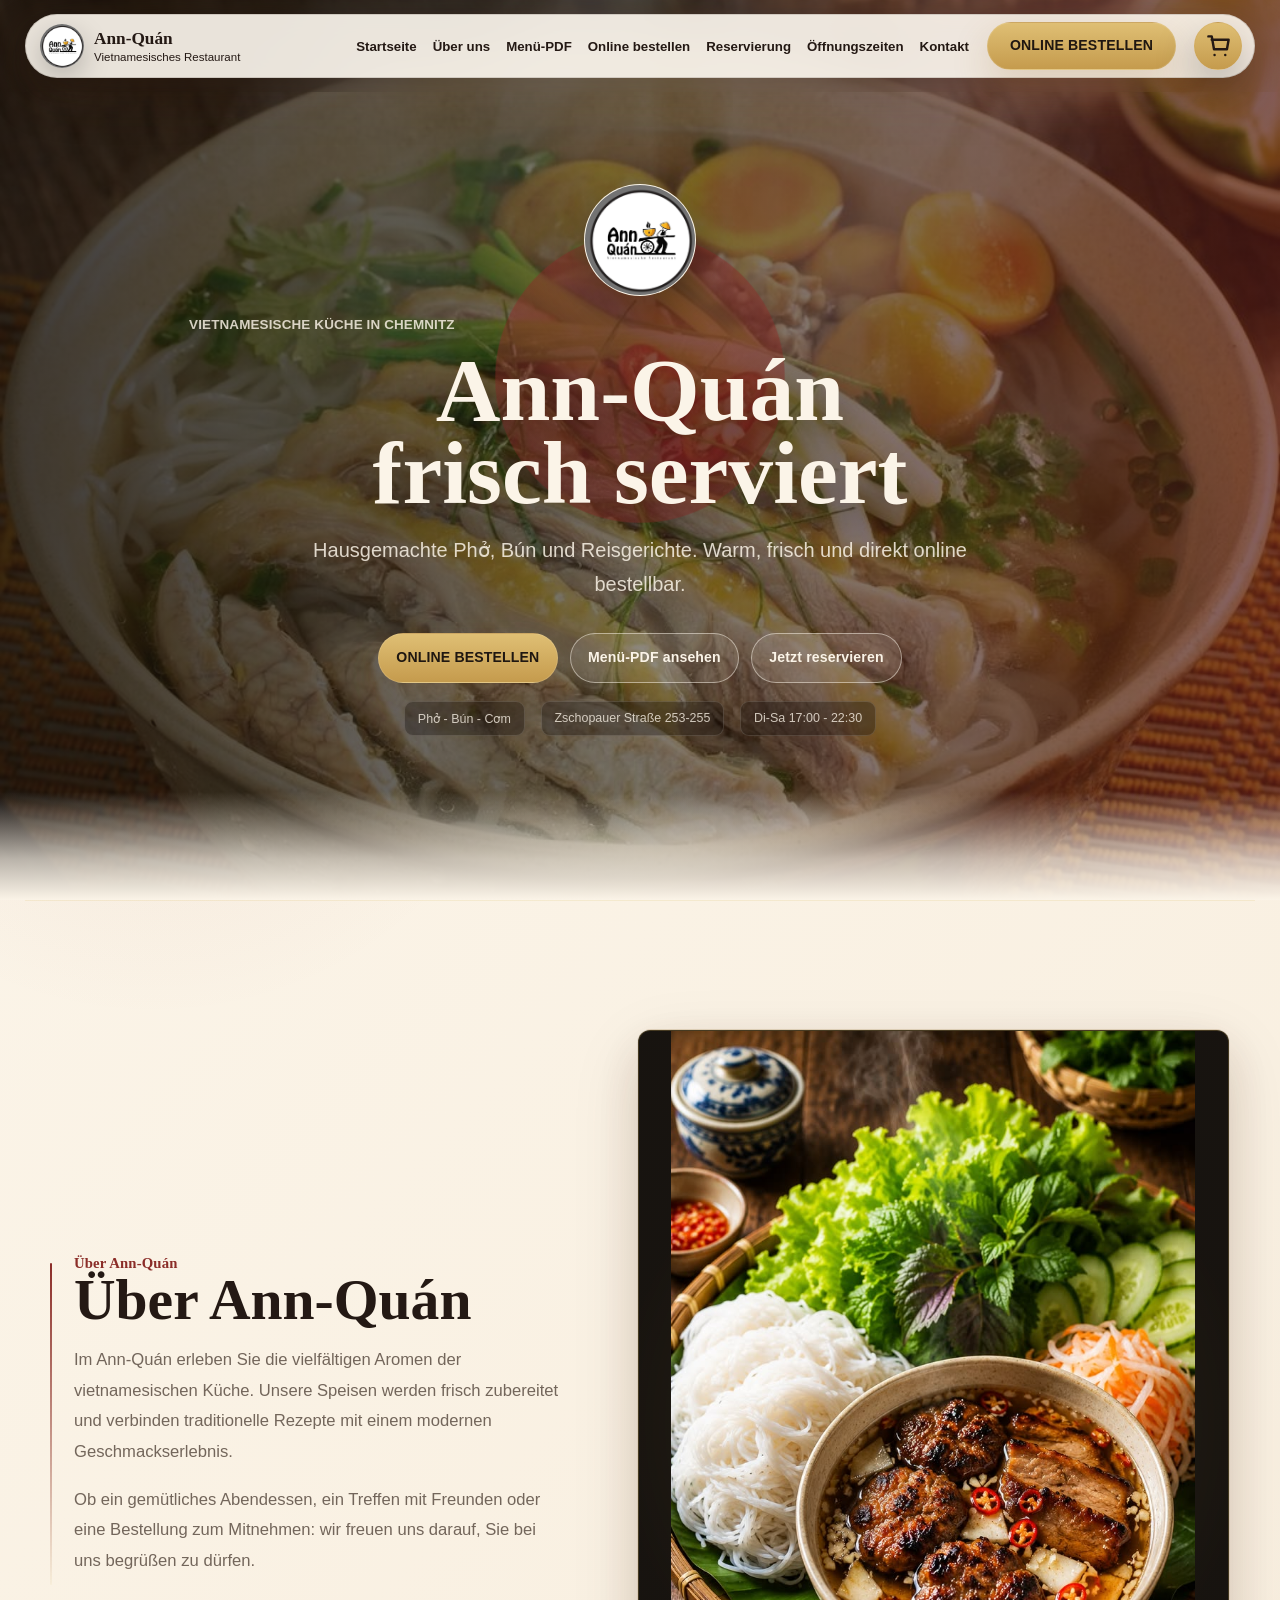
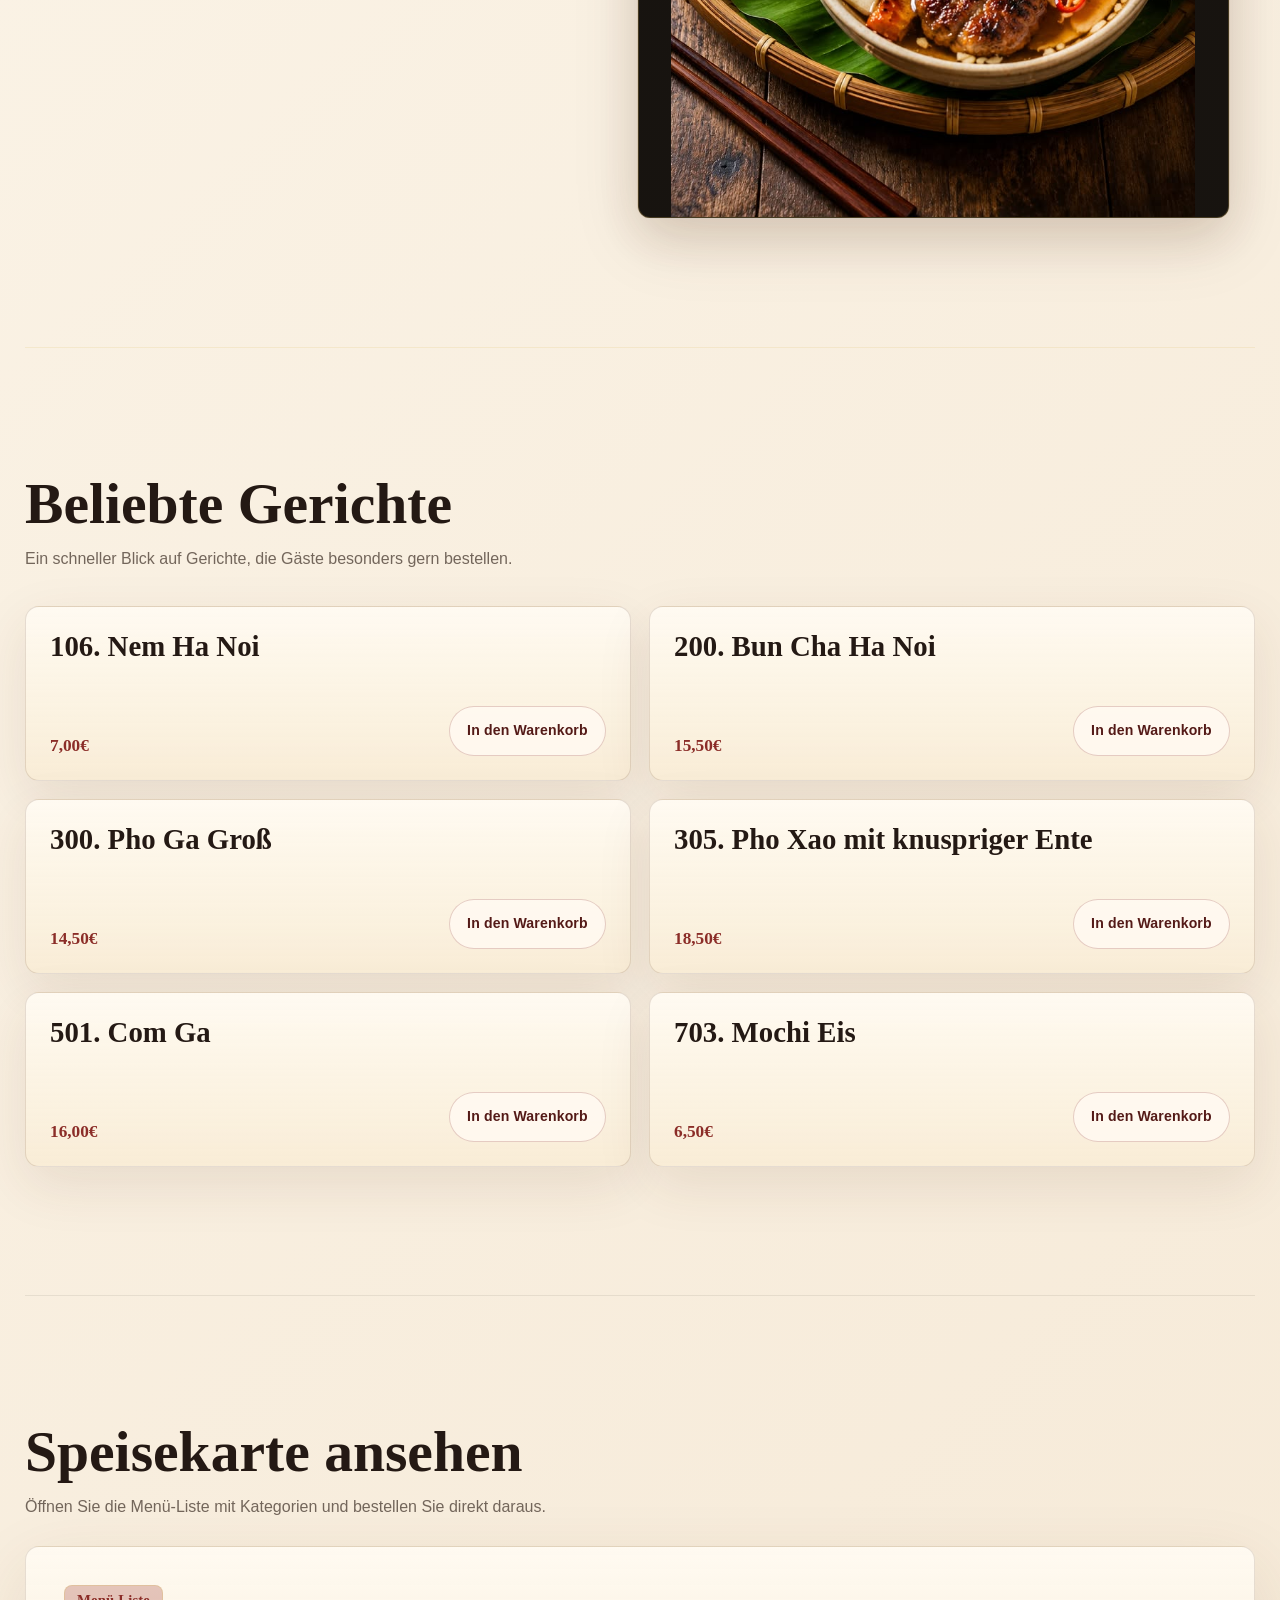
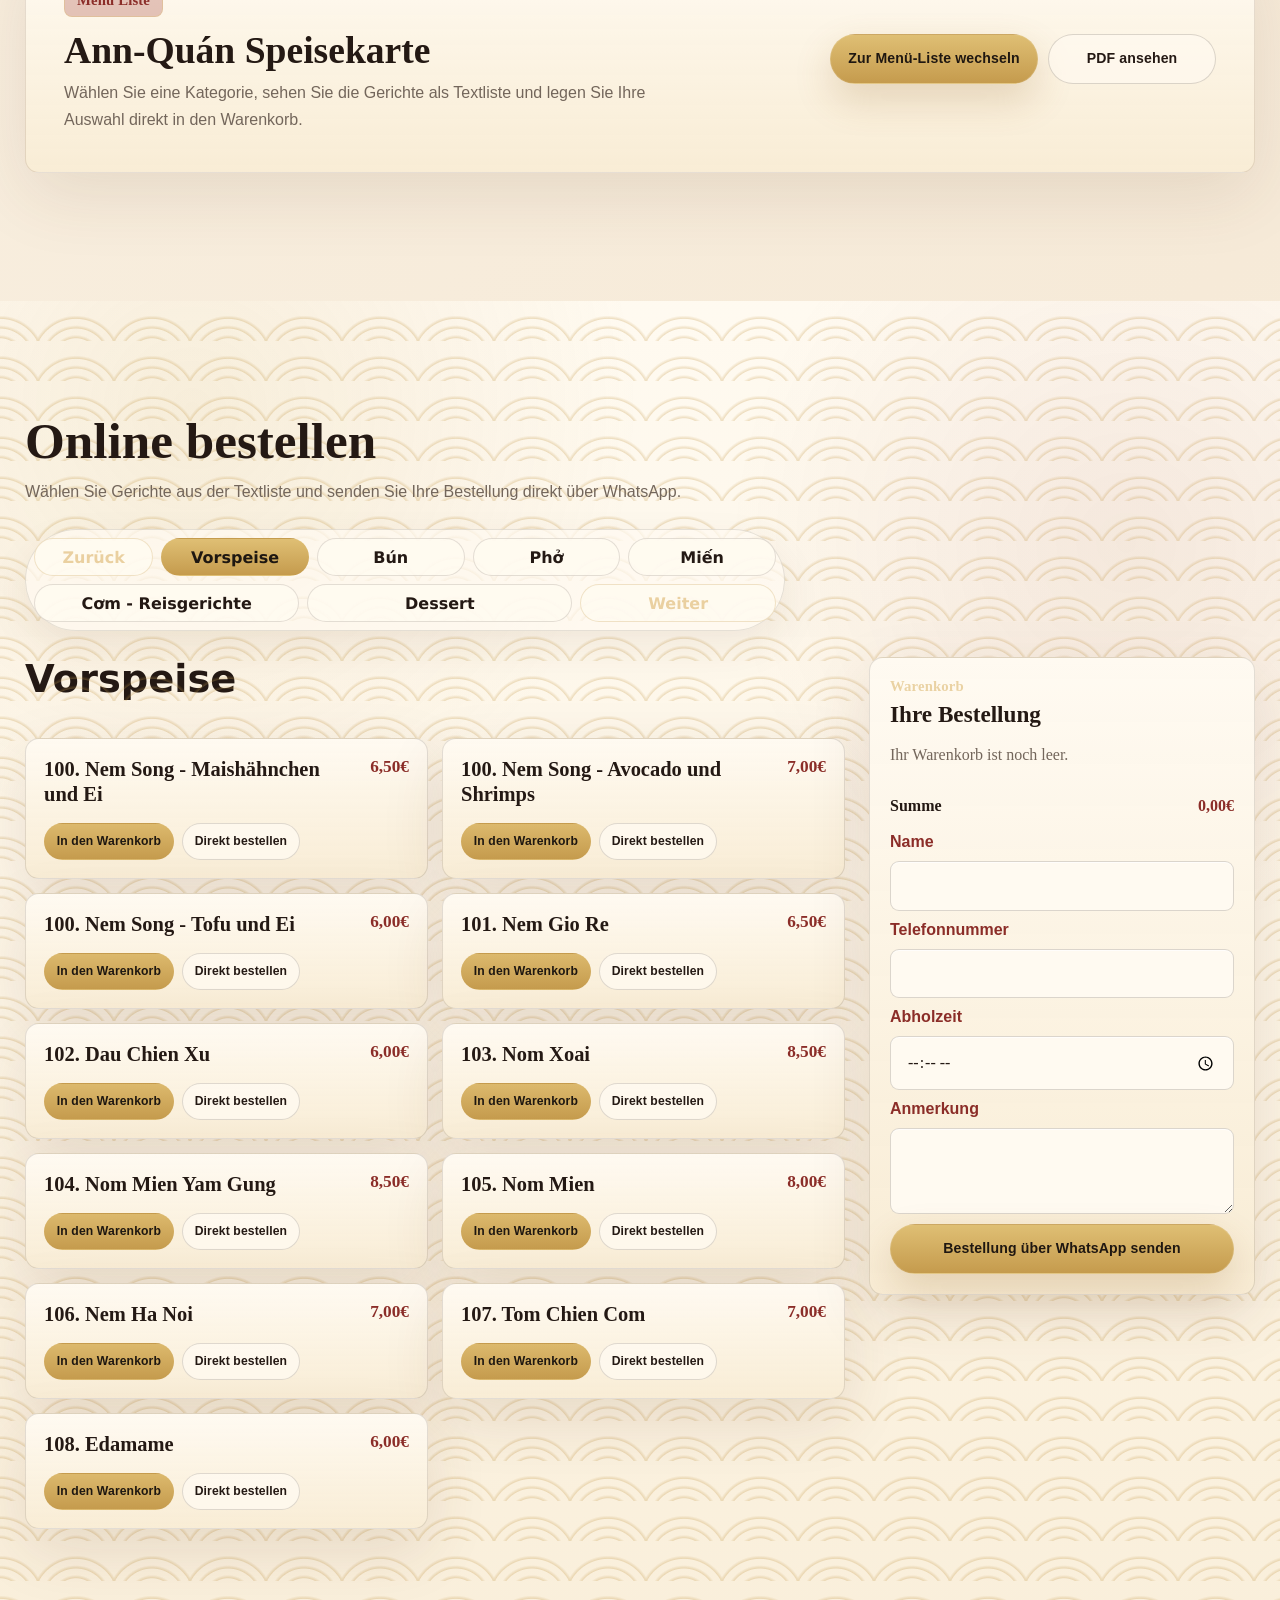
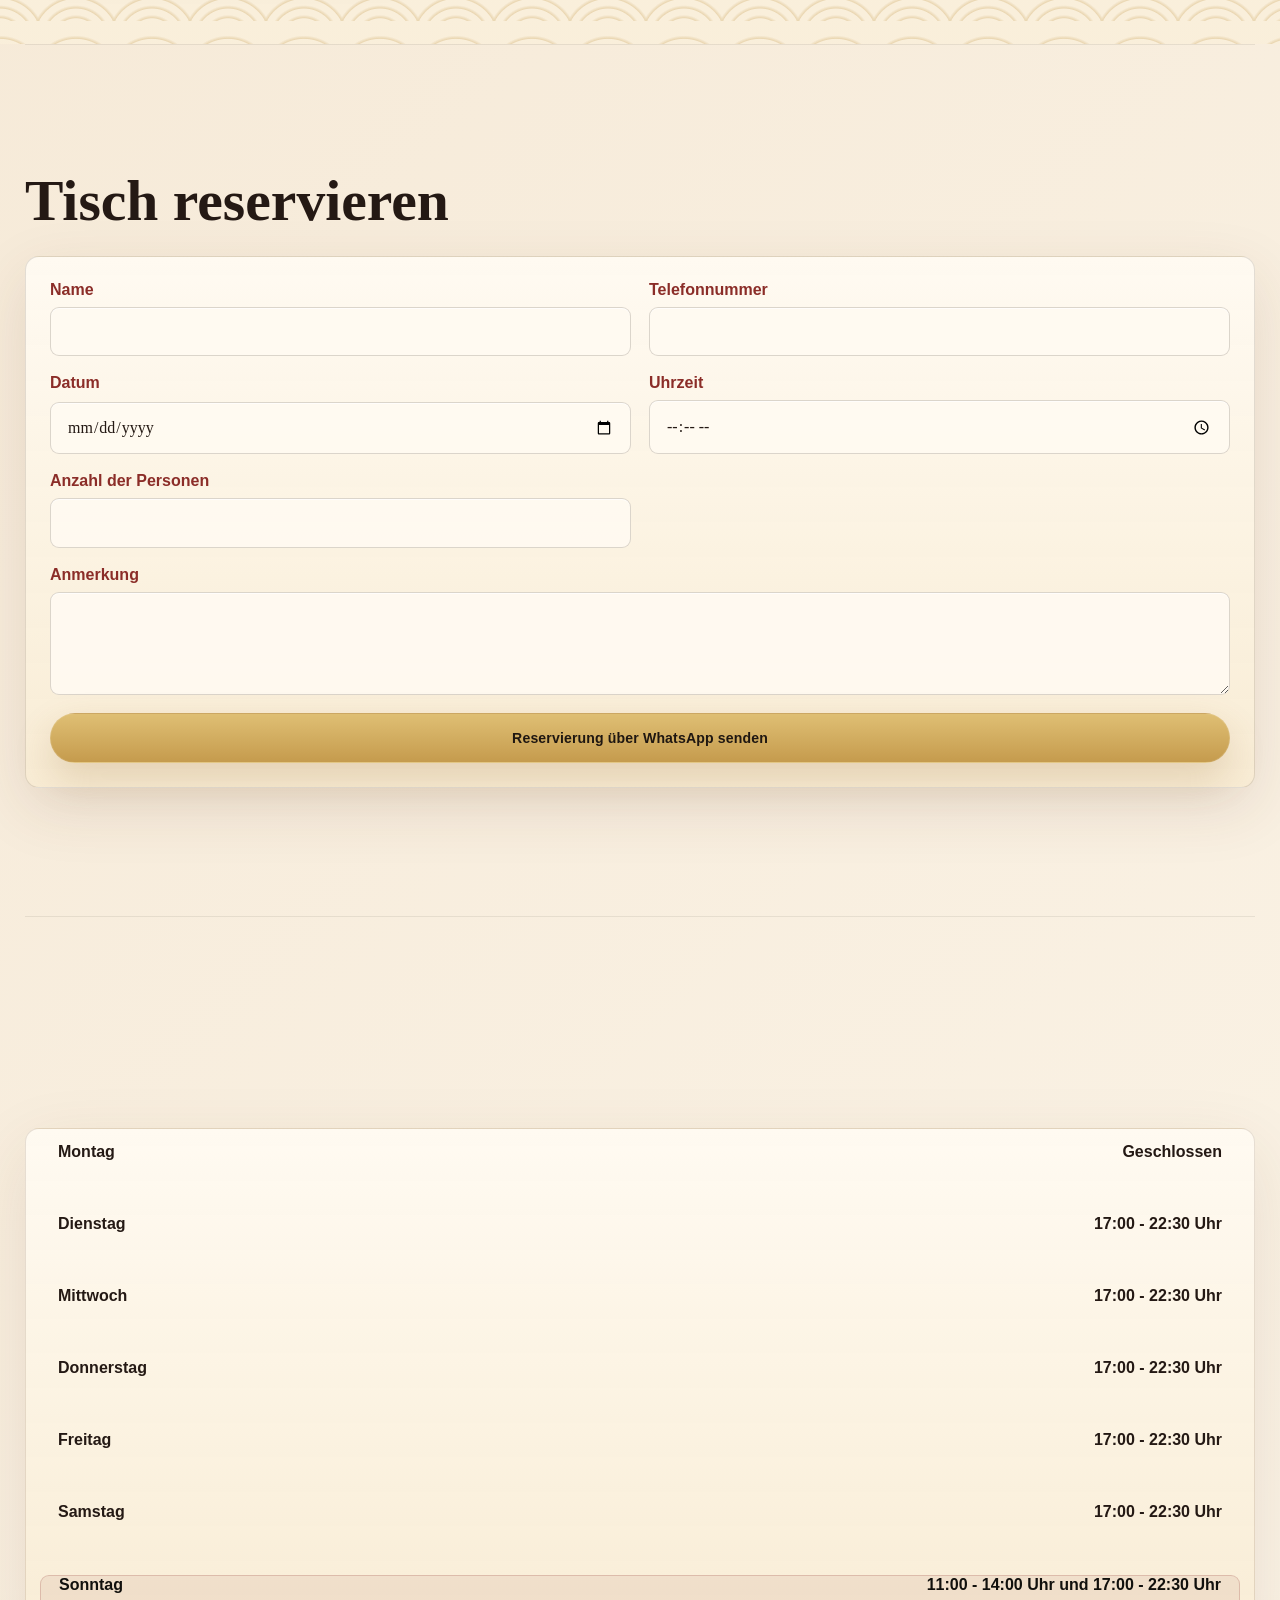
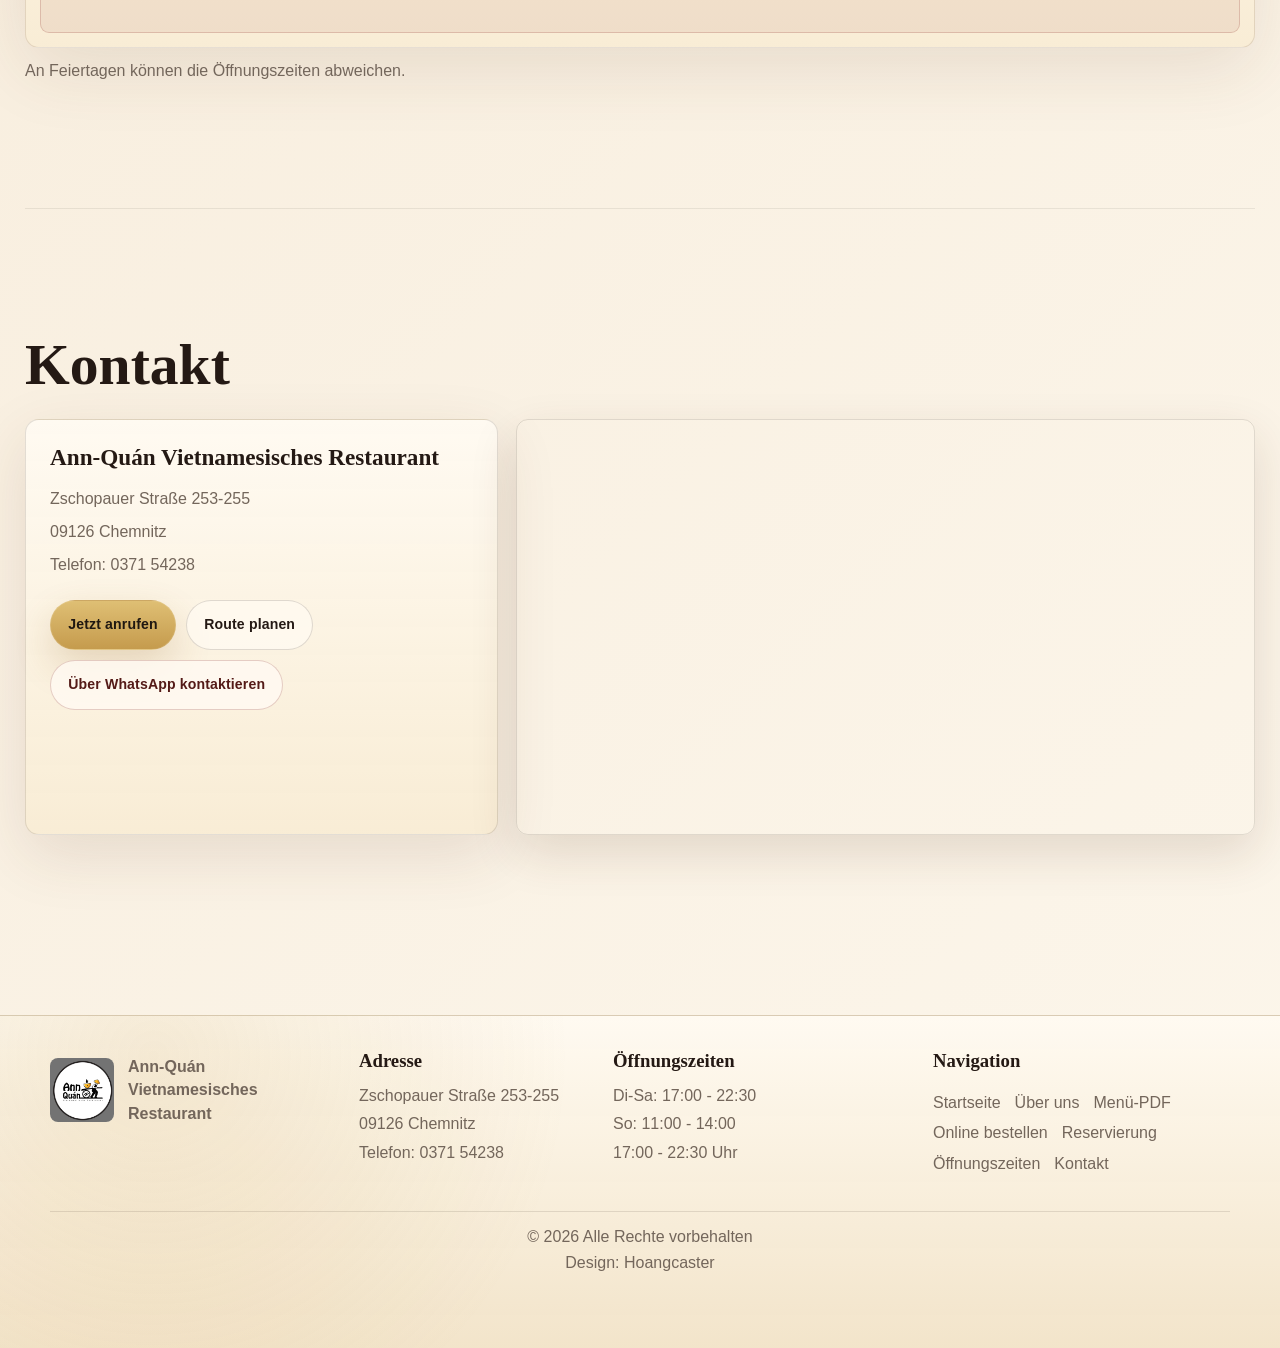
==== commit ac84286f: "upload" ====
--- a/index.html
+++ b/index.html
@@ -125,11 +125,11 @@
         <div>
           <span class="pdf-menu-label">Menü Liste</span>
           <h3>Ann-Quán Speisekarte</h3>
-          <p>Wählen Sie eine Kategorie, sehen Sie die Gerichte als Liste und legen Sie Ihre Auswahl direkt in den Warenkorb.</p>
+          <p>Wählen Sie eine Kategorie, sehen Sie die Gerichte als Textliste und legen Sie Ihre Auswahl direkt in den Warenkorb.</p>
         </div>
         <div class="pdf-menu-actions">
           <button class="button button-primary pdf-menu-button" type="button" data-open-menu-list>Zur Menü-Liste wechseln</button>
-          <a class="button button-outline pdf-menu-button" href="menu.html">PDF-Seiten ansehen</a>
+          <a class="button button-outline pdf-menu-button" href="menu/menuall.pdf" target="_blank" rel="noopener">PDF ansehen</a>
         </div>
       </div>
     </section>
--- a/style.css
+++ b/style.css
@@ -4594,3 +4594,85 @@
     padding: 0;
   }
 }
+
+.dish-card,
+.dish-card:nth-child(1),
+.dish-card:nth-child(4) {
+  display: flex;
+  min-height: auto;
+}
+
+.dish-card img,
+.dish-card:nth-child(1) img,
+.online-order-section .menu-item-thumb {
+  display: none;
+}
+
+.dish-body {
+  width: 100%;
+  min-height: 0;
+}
+
+.dish-body p,
+.online-order-section .menu-text-body p,
+.online-order-section .menu-item-category {
+  display: none;
+}
+
+.online-order-section .menu-text-card {
+  grid-template-columns: minmax(0, 1fr);
+  min-height: auto;
+}
+
+.online-order-section .menu-text-body {
+  gap: 16px;
+  padding: 18px;
+}
+
+.online-order-section .menu-text-top {
+  align-items: flex-start;
+}
+
+.online-order-section .menu-text-top h4 {
+  font-size: clamp(1.08rem, 2vw, 1.28rem);
+}
+
+.online-order-section .menu-text-top strong,
+.dish-price {
+  font-size: 1.08rem;
+  font-variant-numeric: tabular-nums;
+}
+
+.menu-view-pdf {
+  display: grid;
+  gap: 16px;
+  width: min(960px, 100%);
+  margin: 30px auto 0;
+}
+
+.menu-view-pdf-actions {
+  display: flex;
+  flex-wrap: wrap;
+  gap: 10px;
+  justify-content: flex-end;
+}
+
+.menu-view-pdf-frame {
+  width: 100%;
+  min-height: 82dvh;
+  border: 1px solid rgba(58, 46, 37, 0.14);
+  border-radius: var(--aq-radius);
+  background: #fffaf1;
+  box-shadow: 0 22px 70px rgba(88, 52, 31, 0.12);
+}
+
+@media (max-width: 620px) {
+  .menu-view-pdf-actions {
+    display: grid;
+    grid-template-columns: 1fr;
+  }
+
+  .menu-view-pdf-frame {
+    min-height: 76dvh;
+  }
+}
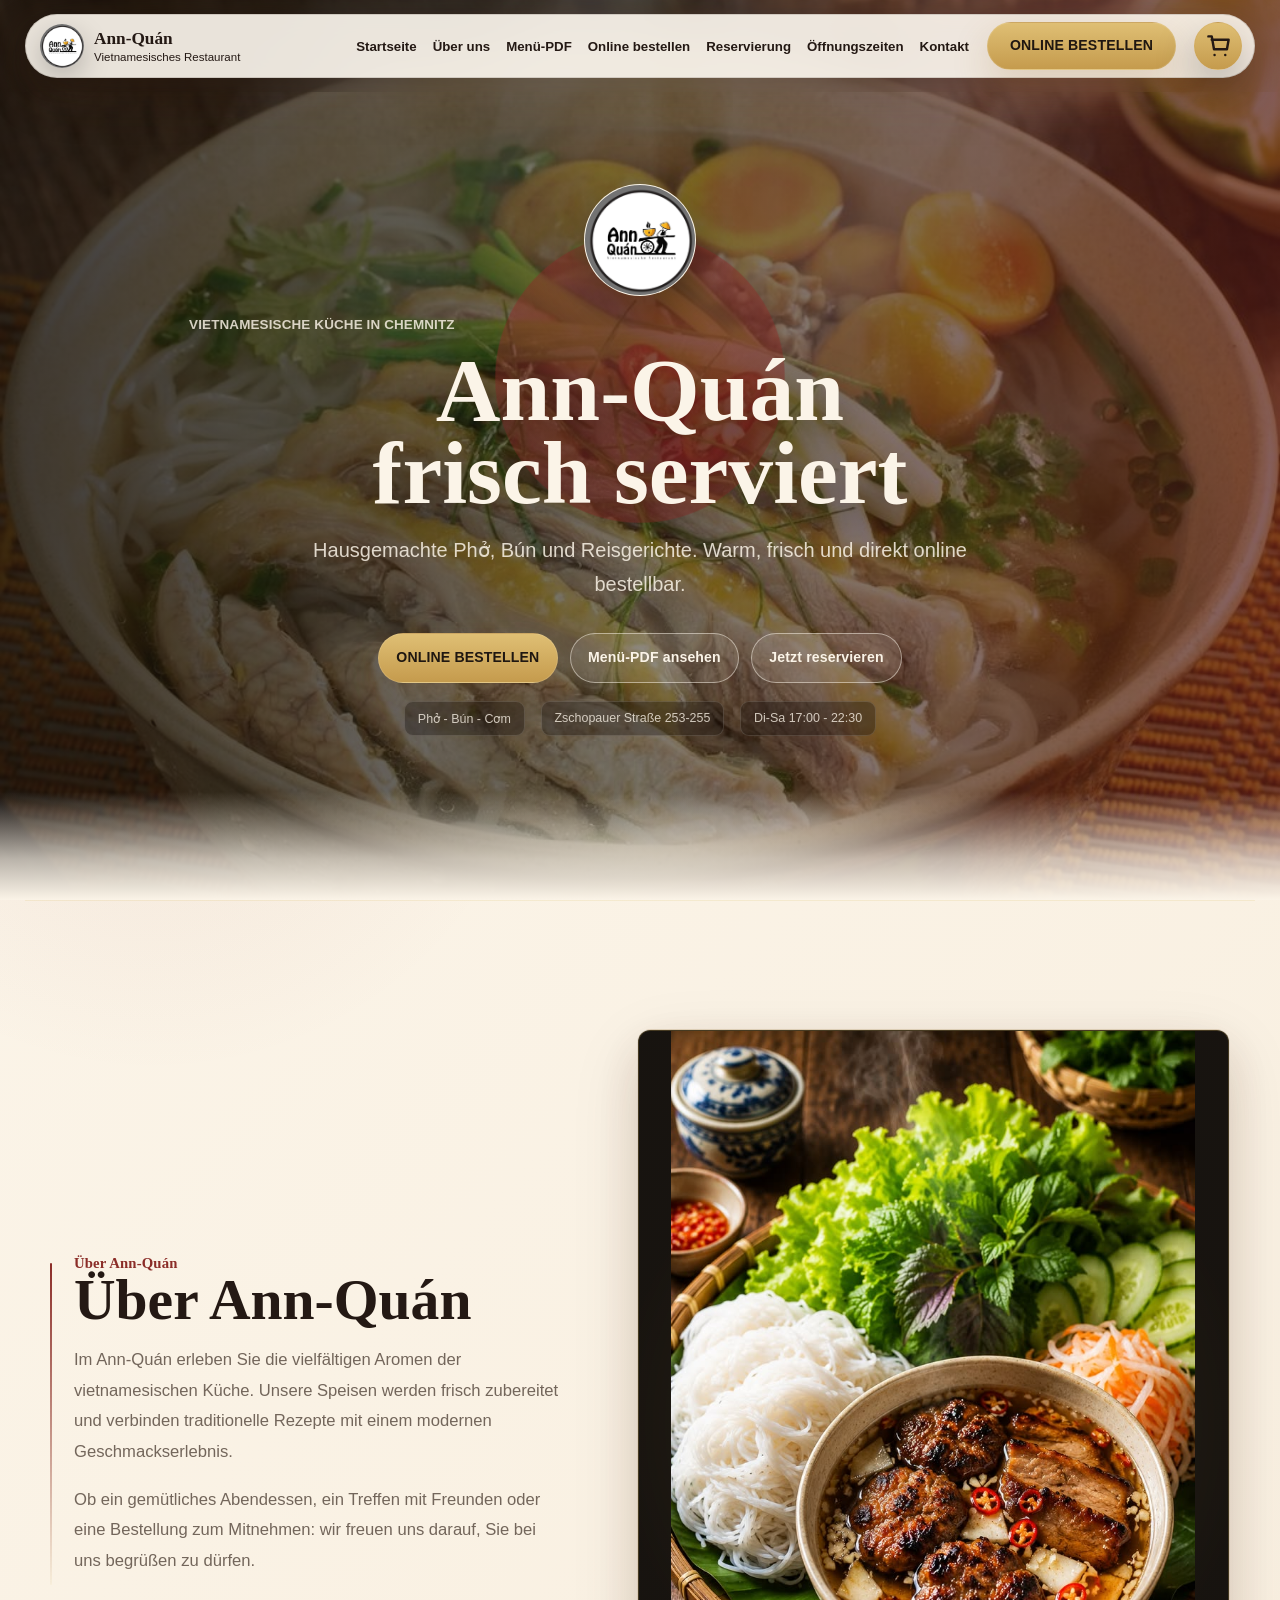
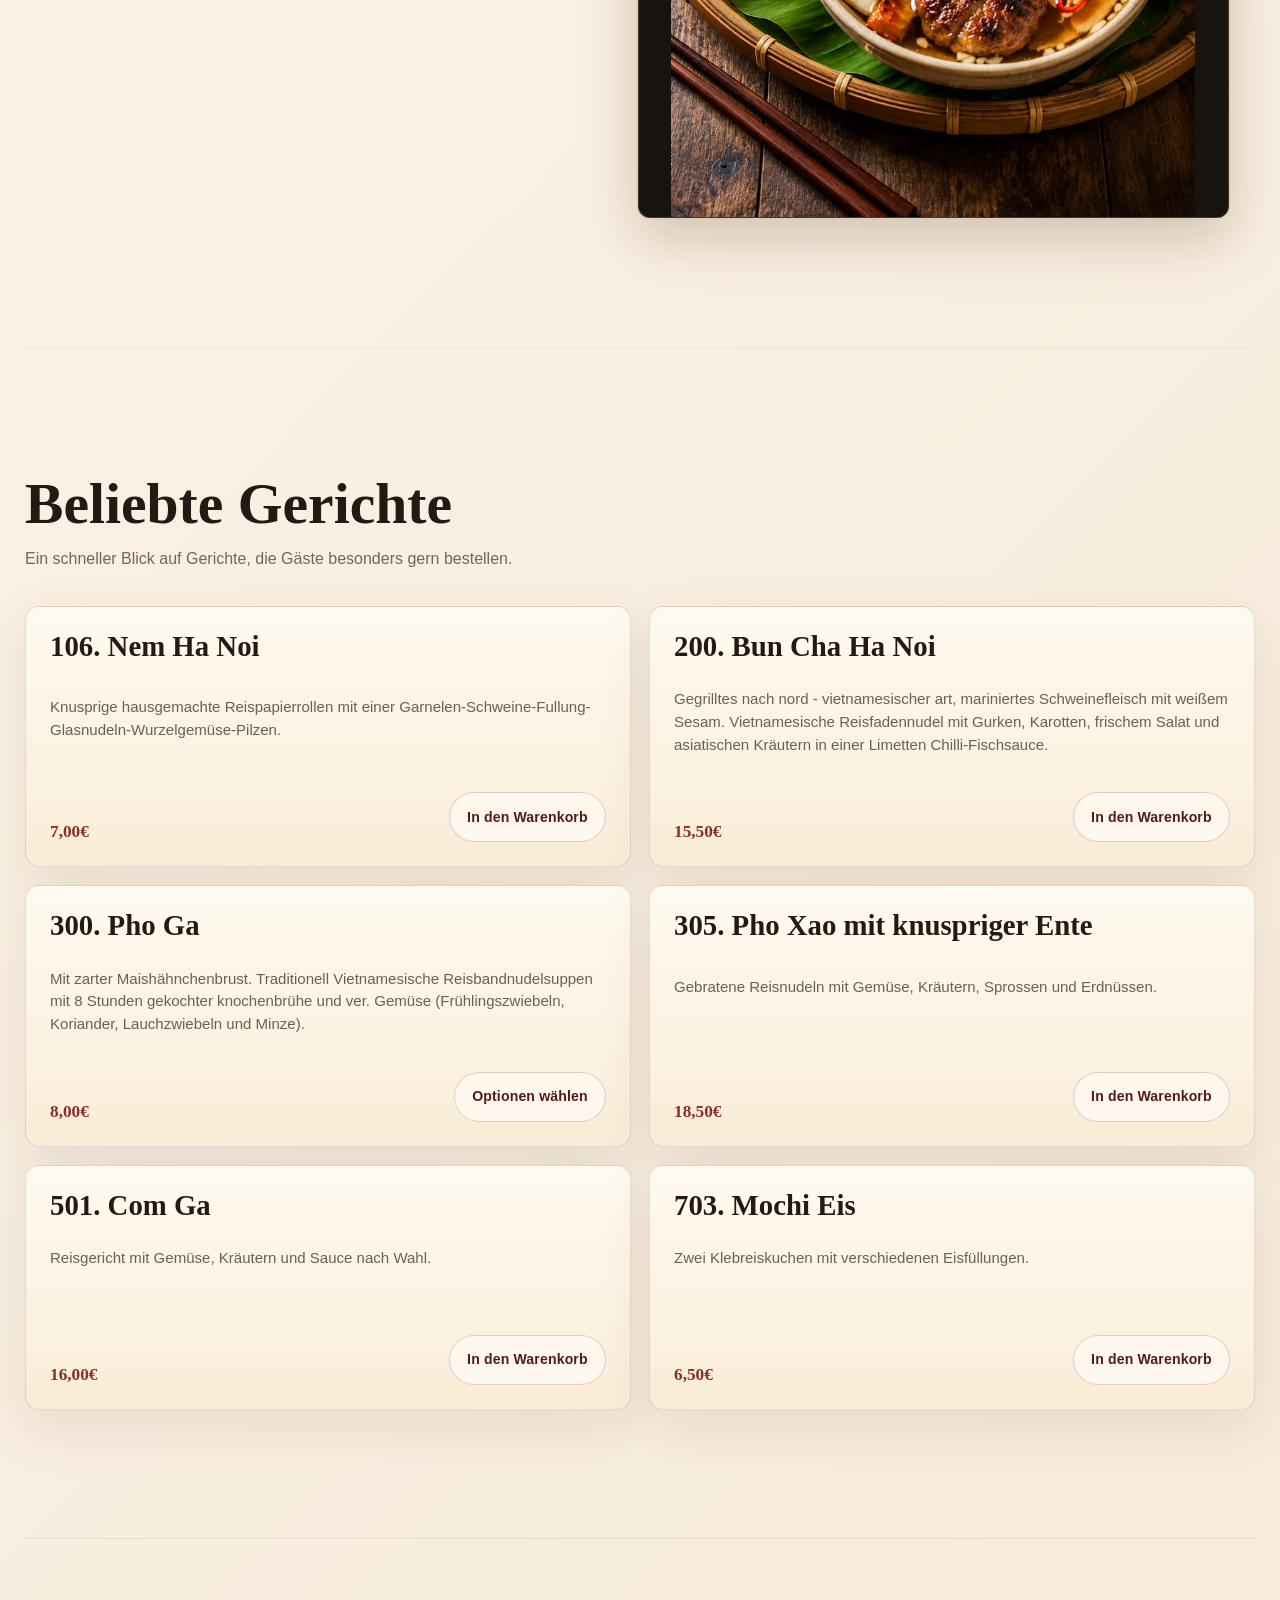
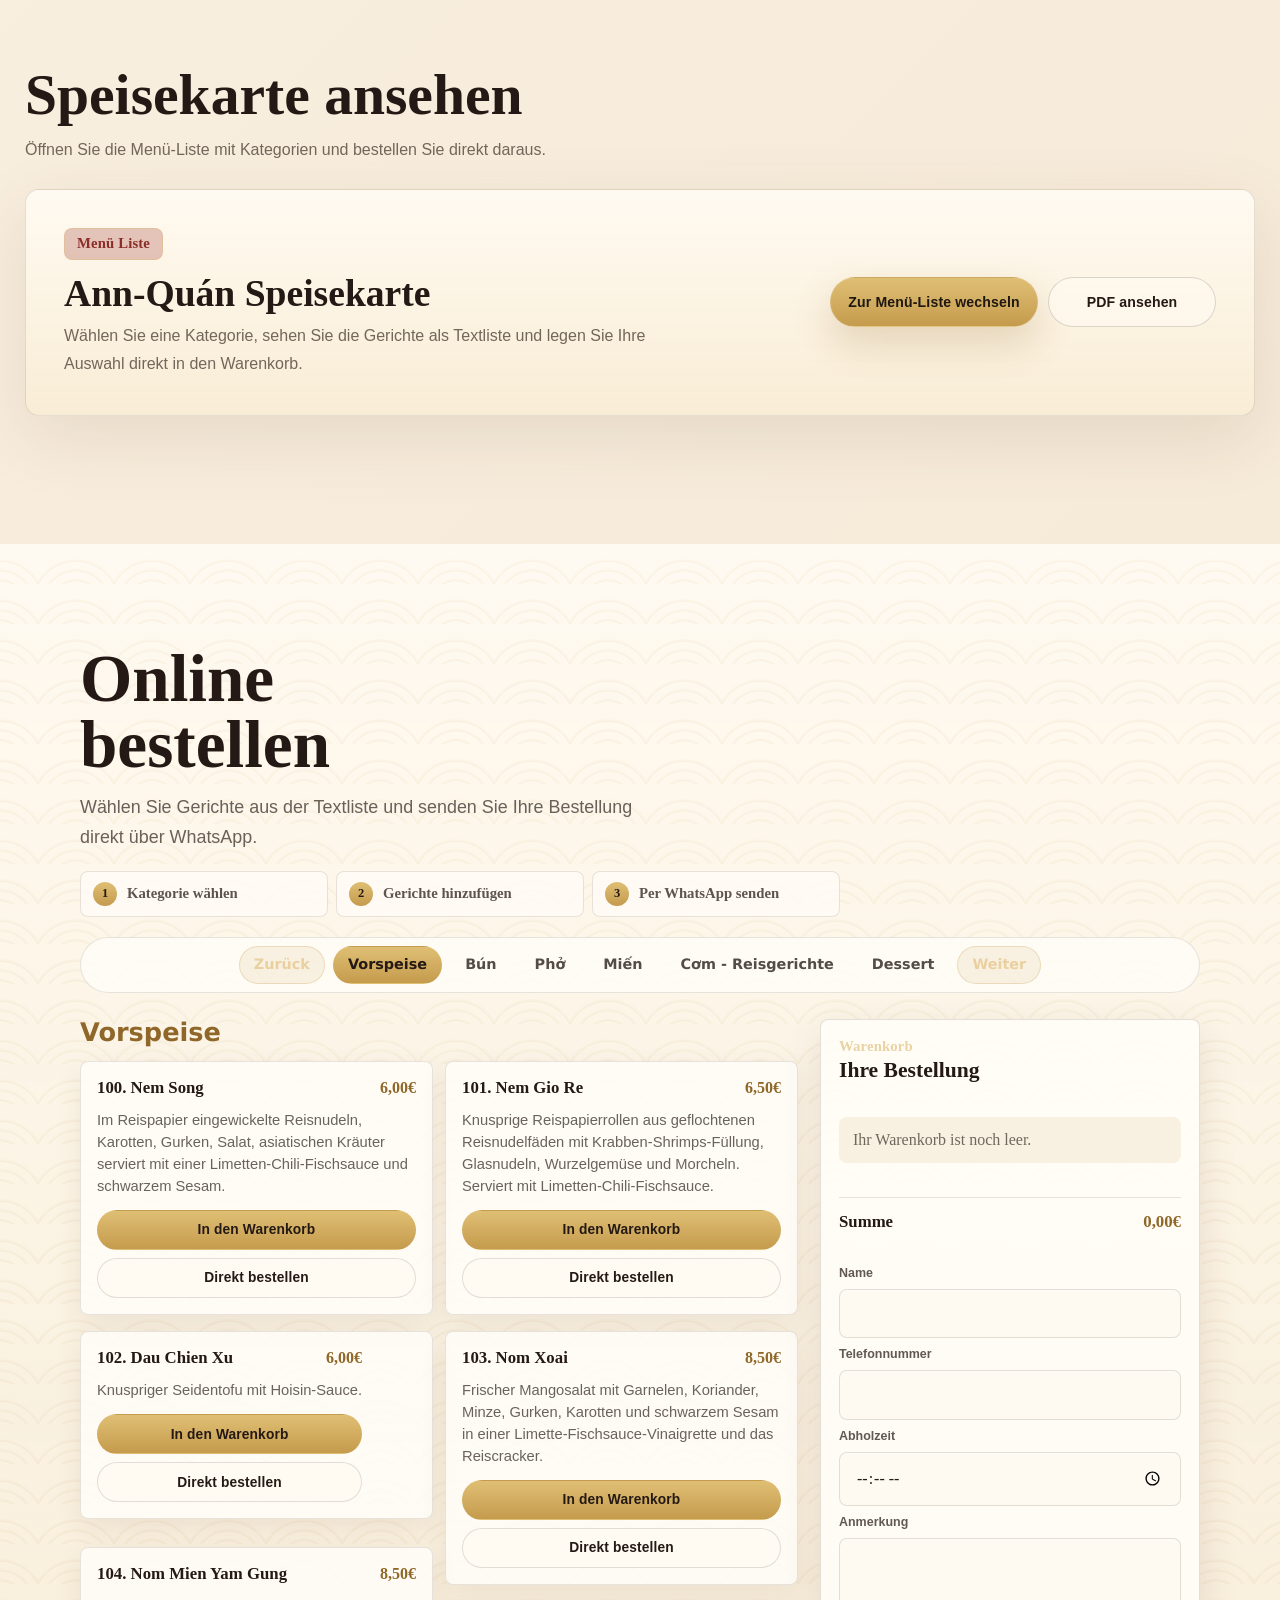
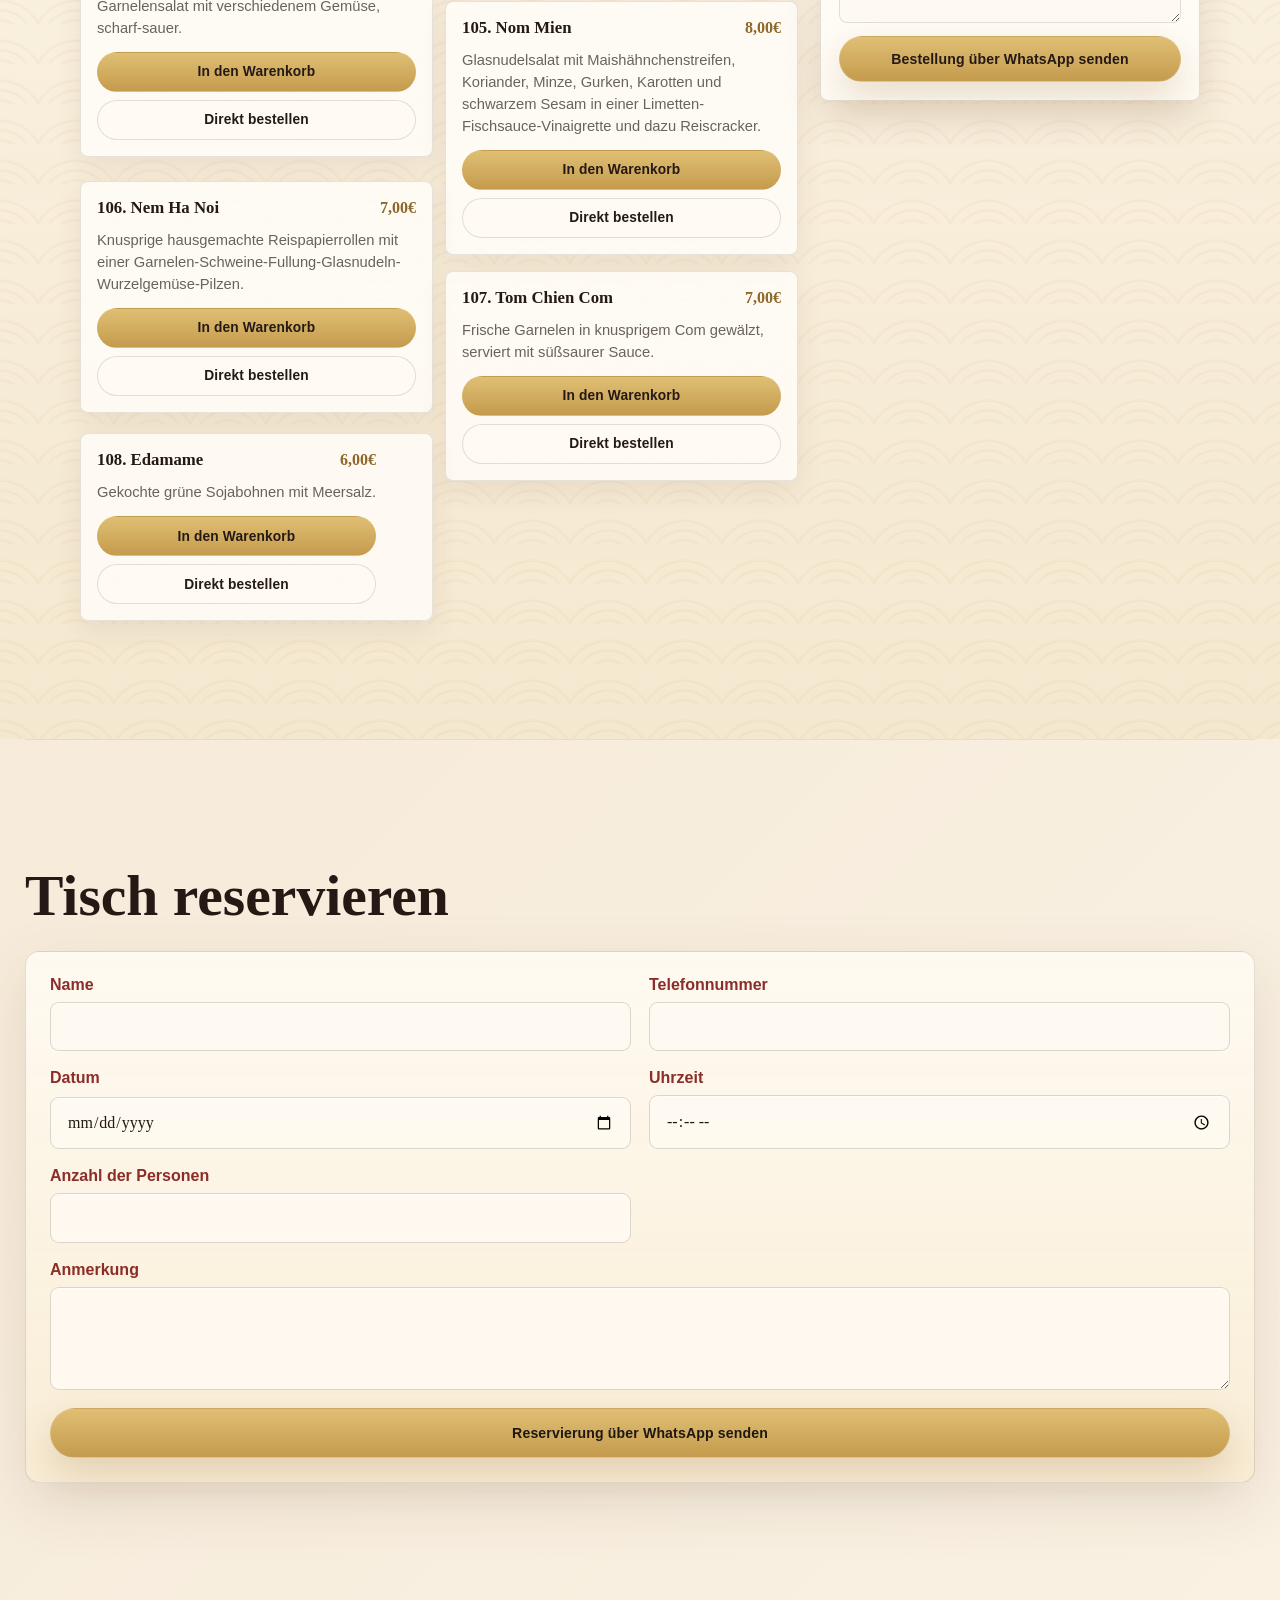
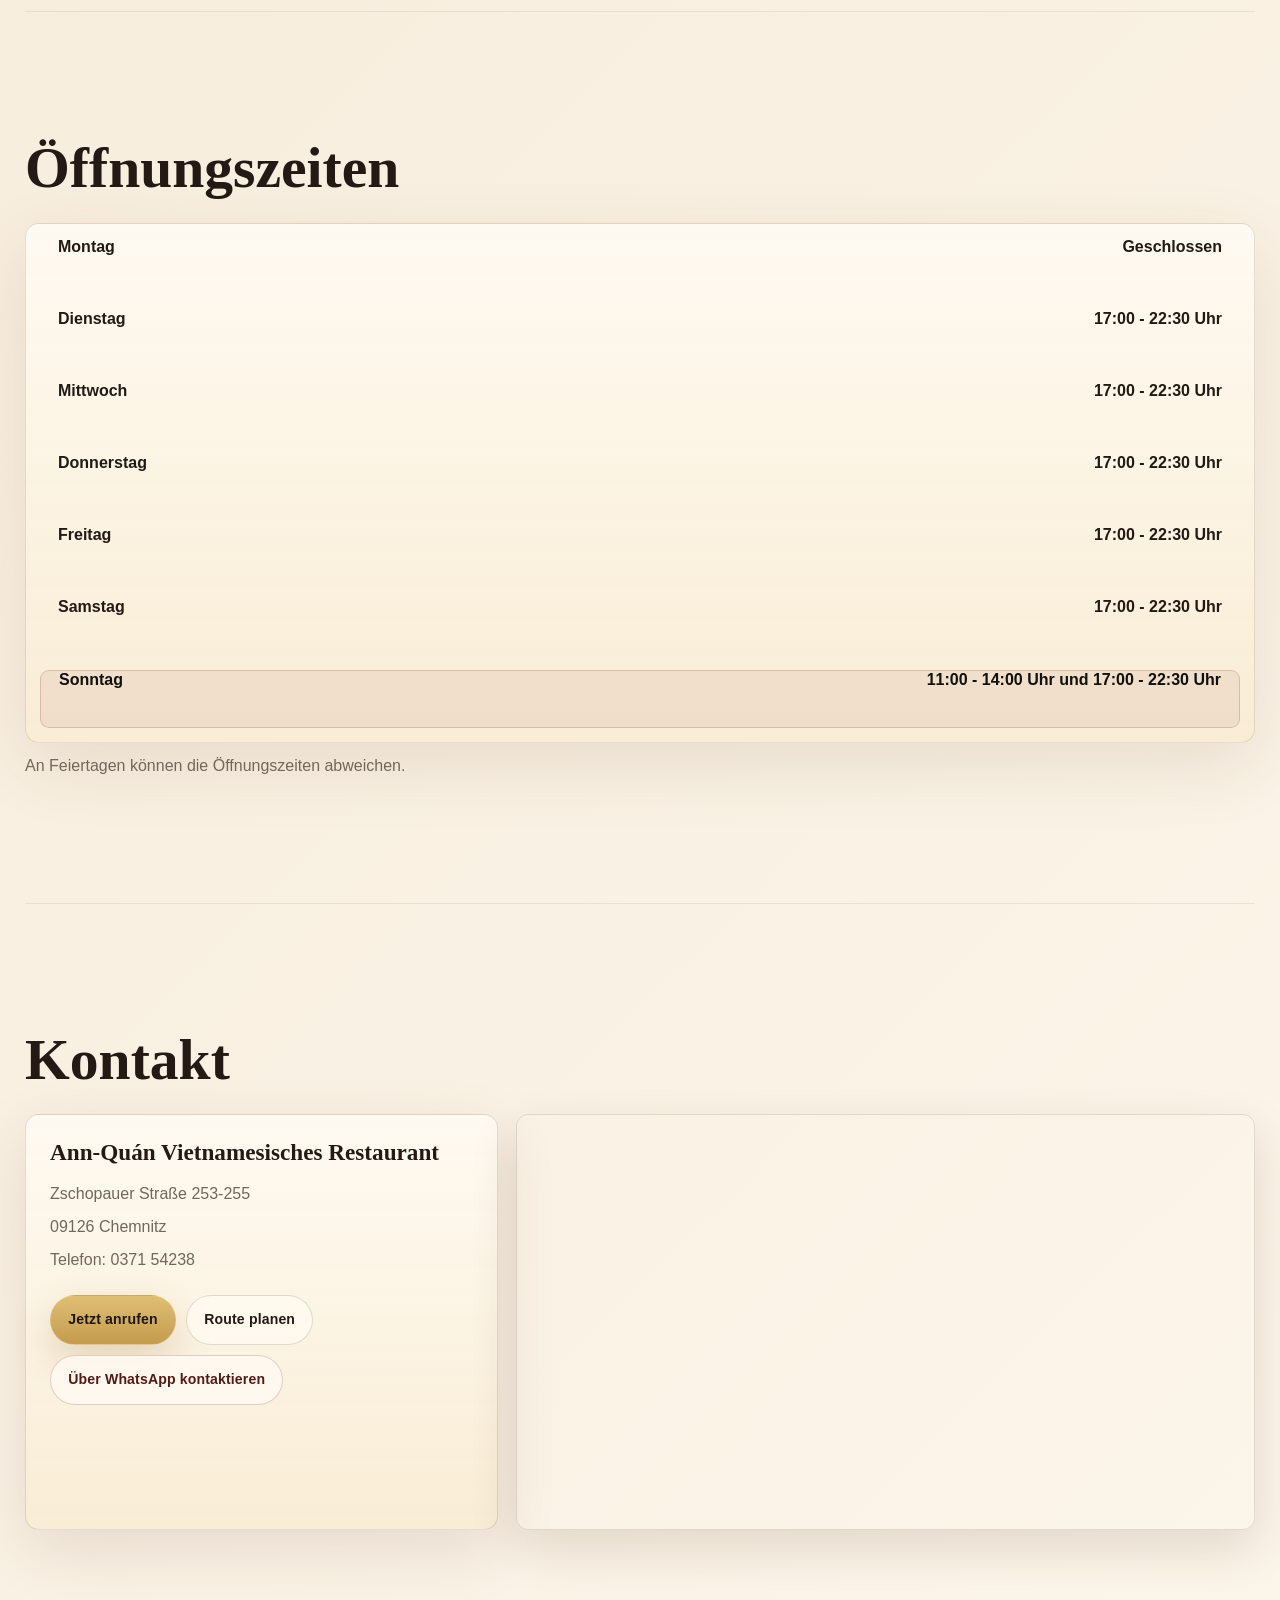
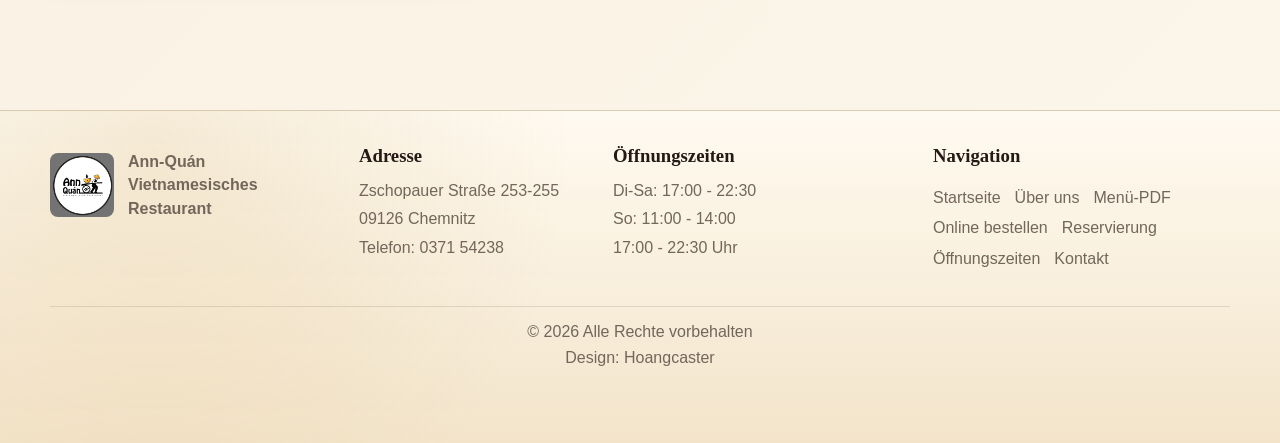
==== commit f0e77f79: "upload" ====
--- a/index.html
+++ b/index.html
@@ -47,7 +47,7 @@
       <nav class="main-nav" id="mainNav" aria-label="Hauptnavigation">
         <a href="#home">Startseite</a>
         <a href="#about">Über uns</a>
-        <a href="#menu-pdf">Menü-PDF</a>
+        <a href="menu/menuall.pdf" target="_blank" rel="noopener">Menü-PDF</a>
         <a href="#online-order">Online bestellen</a>
         <a href="#reservation">Reservierung</a>
         <a href="#opening">Öffnungszeiten</a>
@@ -78,7 +78,7 @@
           <p>Hausgemachte Phở, Bún und Reisgerichte. Warm, frisch und direkt online bestellbar.</p>
           <div class="hero-actions">
             <a class="button button-primary" href="#online-order">ONLINE BESTELLEN</a>
-            <a class="button button-light" href="#menu-pdf">Menü-PDF ansehen</a>
+            <a class="button button-light" href="menu/menuall.pdf" target="_blank" rel="noopener">Menü-PDF ansehen</a>
             <a class="button button-outline-light" href="#reservation">Jetzt reservieren</a>
           </div>
           <div class="hero-ribbon" aria-label="Restaurant Informationen">
@@ -139,6 +139,11 @@
         <p class="section-kicker">Online bestellen</p>
         <h2>Online bestellen</h2>
         <p class="section-intro">Wählen Sie Gerichte aus der Textliste und senden Sie Ihre Bestellung direkt über WhatsApp.</p>
+        <div class="order-flow" aria-label="Bestellablauf">
+          <span><strong>1</strong> Kategorie wählen</span>
+          <span><strong>2</strong> Gerichte hinzufügen</span>
+          <span><strong>3</strong> Per WhatsApp senden</span>
+        </div>
         <div class="menu-pager" id="menuPager" aria-label="Speisekarte Kategorien"></div>
       </div>
       <div class="menu-layout">
@@ -251,7 +256,7 @@
 
   <div class="mobile-actions" aria-label="Schnelle Aktionen">
     <a href="tel:+4937154238">Anrufen</a>
-    <a href="#menu-pdf">Menü</a>
+    <a href="menu/menuall.pdf" target="_blank" rel="noopener">Menü</a>
     <a href="#online-order">Bestellen</a>
   </div>
 
@@ -301,7 +306,7 @@
         <h3>Navigation</h3>
         <a href="#home">Startseite</a>
         <a href="#about">Über uns</a>
-        <a href="#menu-pdf">Menü-PDF</a>
+        <a href="menu/menuall.pdf" target="_blank" rel="noopener">Menü-PDF</a>
         <a href="#online-order">Online bestellen</a>
         <a href="#reservation">Reservierung</a>
         <a href="#opening">Öffnungszeiten</a>
--- a/style.css
+++ b/style.css
@@ -4613,19 +4613,39 @@
   min-height: 0;
 }
 
-.dish-body p,
-.online-order-section .menu-text-body p,
 .online-order-section .menu-item-category {
   display: none;
 }
 
+.dish-body p,
+.online-order-section .menu-text-body p {
+  display: block;
+  margin: 0;
+  color: rgba(36, 25, 20, 0.68);
+  font-size: 0.94rem;
+  line-height: 1.52;
+}
+
+.online-order-section .menu-text-body p {
+  color: #241914;
+}
+
 .online-order-section .menu-text-card {
+  align-self: start;
   grid-template-columns: minmax(0, 1fr);
+  grid-row-end: span var(--menu-card-rows, auto);
   min-height: auto;
+}
+
+.online-order-section .menu-items {
+  align-items: start;
+  grid-auto-flow: dense;
+  grid-auto-rows: 8px;
 }
 
 .online-order-section .menu-text-body {
   gap: 16px;
+  justify-content: flex-start;
   padding: 18px;
 }
 
@@ -4641,6 +4661,139 @@
 .dish-price {
   font-size: 1.08rem;
   font-variant-numeric: tabular-nums;
+}
+
+.online-order-section .menu-text-card:hover,
+.online-order-section .menu-text-card:focus-within {
+  border-color: rgba(197, 155, 77, 0.5);
+  background:
+    linear-gradient(180deg, rgba(255, 252, 246, 0.99), rgba(247, 231, 201, 0.96)),
+    var(--aq-panel);
+  box-shadow: 0 18px 42px rgba(88, 52, 31, 0.16);
+}
+
+.online-order-section .menu-text-card:hover .menu-text-top h4,
+.online-order-section .menu-text-card:focus-within .menu-text-top h4,
+.online-order-section .menu-text-card:hover .menu-text-body p,
+.online-order-section .menu-text-card:focus-within .menu-text-body p {
+  color: var(--aq-ink);
+}
+
+.online-order-section .menu-text-card:hover .menu-text-top strong,
+.online-order-section .menu-text-card:focus-within .menu-text-top strong {
+  color: var(--aq-red);
+}
+
+.online-order-section .menu-text-card.is-attention {
+  border-color: rgba(139, 45, 40, 0.52);
+  box-shadow: 0 0 0 3px rgba(197, 155, 77, 0.2), 0 20px 54px rgba(88, 52, 31, 0.18);
+}
+
+.menu-option-groups {
+  display: grid;
+  gap: 12px;
+}
+
+.menu-option-group {
+  display: grid;
+  gap: 8px;
+  margin: 0;
+  padding: 12px;
+  border: 1px solid rgba(58, 46, 37, 0.12);
+  border-radius: 8px;
+  background: rgba(255, 250, 241, 0.66);
+}
+
+.menu-option-group legend {
+  display: flex;
+  width: 100%;
+  align-items: center;
+  justify-content: space-between;
+  gap: 10px;
+  padding: 0;
+  color: var(--aq-ink);
+  font-weight: 850;
+}
+
+.menu-option-group legend em {
+  flex: 0 0 auto;
+  border-radius: 999px;
+  padding: 4px 8px;
+  color: var(--aq-red);
+  background: rgba(139, 45, 40, 0.08);
+  font-size: 0.72rem;
+  font-style: normal;
+}
+
+.menu-option-hint,
+.menu-option-error,
+.cart-option-text {
+  margin: 0;
+  font-size: 0.82rem;
+  line-height: 1.35;
+}
+
+.menu-option-hint {
+  color: rgba(36, 25, 20, 0.66);
+}
+
+.menu-option-list {
+  display: grid;
+  gap: 6px;
+}
+
+.menu-option-row {
+  display: grid;
+  grid-template-columns: minmax(0, 1fr) auto;
+  gap: 12px;
+  align-items: center;
+  min-height: 42px;
+  padding: 8px 0;
+  color: var(--aq-ink);
+  border-top: 1px solid rgba(58, 46, 37, 0.08);
+}
+
+.menu-option-row:first-child {
+  border-top: 0;
+}
+
+.menu-option-row span {
+  display: grid;
+  gap: 2px;
+}
+
+.menu-option-row strong {
+  font-size: 0.94rem;
+}
+
+.menu-option-row small {
+  color: var(--aq-red);
+  font-size: 0.86rem;
+}
+
+.menu-option-row input {
+  width: 22px;
+  height: 22px;
+  accent-color: var(--aq-red);
+}
+
+.menu-option-error {
+  display: none;
+  color: var(--aq-red);
+  font-weight: 750;
+}
+
+.menu-option-group.has-error {
+  border-color: rgba(139, 45, 40, 0.48);
+  background: rgba(139, 45, 40, 0.055);
+}
+
+.menu-option-group.has-error .menu-option-error {
+  display: block;
+}
+
+.cart-option-text {
+  color: rgba(36, 25, 20, 0.68);
 }
 
 .menu-view-pdf {
@@ -4676,3 +4829,373 @@
     min-height: 76dvh;
   }
 }
+
+/* Compact order board */
+.online-order-section {
+  --order-gold: #c59b4d;
+  --order-gold-bright: #dfbf74;
+  --order-gold-deep: #8f6728;
+  --order-gold-soft: rgba(197, 155, 77, 0.12);
+  padding: clamp(64px, 8vw, 104px) 20px;
+  color: var(--aq-ink);
+  background:
+    linear-gradient(180deg, rgba(255, 250, 241, 0.98), rgba(244, 231, 207, 0.96)),
+    var(--aq-paper);
+}
+
+.online-order-section::before {
+  opacity: 0.08;
+}
+
+.online-order-section .section-heading {
+  display: grid;
+  width: min(1120px, 100%);
+  max-width: none;
+  margin: 0 auto 26px;
+  gap: 14px;
+  text-align: left;
+}
+
+.online-order-section .section-heading h2 {
+  max-width: 12ch;
+  margin: 0;
+  color: var(--aq-ink);
+  font-size: clamp(2.25rem, 6vw, 4.2rem);
+  line-height: 0.98;
+}
+
+.online-order-section .section-intro {
+  max-width: 56ch;
+  margin: 0;
+  color: rgba(36, 25, 20, 0.68);
+  font-size: clamp(1rem, 2vw, 1.12rem);
+}
+
+.order-flow {
+  display: grid;
+  grid-template-columns: repeat(3, minmax(0, 1fr));
+  gap: 8px;
+  max-width: 760px;
+  margin-top: 4px;
+}
+
+.order-flow span {
+  display: flex;
+  min-height: 44px;
+  align-items: center;
+  gap: 10px;
+  padding: 10px 12px;
+  color: rgba(36, 25, 20, 0.74);
+  border: 1px solid rgba(58, 46, 37, 0.12);
+  border-radius: 8px;
+  background: rgba(255, 253, 248, 0.72);
+  font-size: 0.92rem;
+  font-weight: 750;
+}
+
+.order-flow strong {
+  display: grid;
+  flex: 0 0 24px;
+  width: 24px;
+  height: 24px;
+  place-items: center;
+  color: var(--aq-ink);
+  border-radius: 999px;
+  background: linear-gradient(180deg, var(--order-gold-bright), var(--order-gold));
+  font-size: 0.78rem;
+}
+
+.online-order-section .menu-pager {
+  display: flex;
+  width: 100%;
+  max-width: 1120px;
+  gap: 8px;
+  align-items: center;
+  margin: 6px 0 0;
+  padding: 8px;
+  overflow-x: auto;
+  border: 1px solid rgba(58, 46, 37, 0.12);
+  border-radius: 999px;
+  background: rgba(255, 253, 248, 0.82);
+  box-shadow: none;
+  scrollbar-width: thin;
+}
+
+.online-order-section .menu-page-button {
+  flex: 0 0 auto;
+  min-height: 38px;
+  padding: 9px 14px;
+  color: rgba(36, 25, 20, 0.78);
+  border: 1px solid transparent;
+  border-radius: 999px;
+  background: transparent;
+  font-size: 0.9rem;
+  font-weight: 800;
+}
+
+.online-order-section .menu-page-step {
+  color: var(--order-gold-deep);
+  background: var(--order-gold-soft);
+}
+
+.online-order-section .menu-page-button:hover,
+.online-order-section .menu-page-button:focus-visible {
+  color: var(--aq-ink);
+  border-color: rgba(197, 155, 77, 0.46);
+  background: rgba(255, 250, 241, 0.9);
+}
+
+.online-order-section .menu-page-button.is-active {
+  color: var(--aq-ink);
+  border-color: transparent;
+  background: linear-gradient(180deg, var(--order-gold-bright), var(--order-gold));
+}
+
+.online-order-section .menu-layout {
+  display: grid;
+  width: min(1120px, 100%);
+  grid-template-columns: minmax(0, 1fr) minmax(320px, 380px);
+  gap: 22px;
+  align-items: start;
+  margin: 0 auto;
+}
+
+.online-order-section .menu-category {
+  display: grid;
+  gap: 14px;
+}
+
+.online-order-section .menu-category h3 {
+  margin: 0;
+  color: var(--order-gold-deep);
+  font-size: clamp(1.28rem, 2vw, 1.65rem);
+  line-height: 1.1;
+}
+
+.online-order-section .menu-items {
+  display: grid;
+  grid-template-columns: repeat(2, minmax(0, 1fr));
+  gap: 12px;
+  grid-auto-rows: 6px;
+}
+
+.online-order-section .menu-text-card {
+  overflow: hidden;
+  border: 1px solid rgba(58, 46, 37, 0.12);
+  border-radius: 8px;
+  background: rgba(255, 253, 248, 0.86);
+  box-shadow: 0 10px 28px rgba(88, 52, 31, 0.08);
+  transition: transform 180ms var(--aq-ease), border-color 180ms var(--aq-ease), box-shadow 180ms var(--aq-ease);
+}
+
+.online-order-section .menu-text-card:hover,
+.online-order-section .menu-text-card:focus-within {
+  transform: translateY(-2px);
+  border-color: rgba(197, 155, 77, 0.46);
+  background: rgba(255, 253, 248, 0.96);
+  box-shadow: 0 16px 36px rgba(88, 52, 31, 0.12);
+}
+
+.online-order-section .menu-text-body {
+  display: grid;
+  gap: 12px;
+  padding: 16px;
+}
+
+.online-order-section .menu-text-top {
+  display: grid;
+  grid-template-columns: minmax(0, 1fr) auto;
+  gap: 12px;
+  align-items: baseline;
+}
+
+.online-order-section .menu-text-top h4 {
+  margin: 0;
+  color: var(--aq-ink);
+  font-size: 1.05rem;
+  line-height: 1.22;
+}
+
+.online-order-section .menu-text-top strong {
+  color: var(--order-gold-deep);
+  font-size: 1rem;
+  font-variant-numeric: tabular-nums;
+  white-space: nowrap;
+}
+
+.online-order-section .menu-text-body p {
+  color: rgba(36, 25, 20, 0.68);
+  font-size: 0.92rem;
+  line-height: 1.48;
+}
+
+.online-order-section .menu-actions {
+  display: grid;
+  grid-template-columns: 1fr;
+  gap: 8px;
+}
+
+.online-order-section .menu-actions .button {
+  width: 100%;
+  min-height: 40px;
+  justify-content: center;
+  padding: 10px 12px;
+  font-size: 0.86rem;
+}
+
+.online-order-section .menu-actions .button-outline {
+  color: var(--aq-ink);
+  border-color: transparent;
+  background: linear-gradient(180deg, var(--order-gold-bright), var(--order-gold));
+}
+
+.online-order-section .menu-actions .button-outline:hover,
+.online-order-section .menu-actions .button-outline:focus-visible {
+  color: var(--aq-ink);
+  background: linear-gradient(180deg, #e8c982, #b98935);
+}
+
+.online-order-section .menu-actions .button-secondary {
+  color: var(--aq-ink);
+  border-color: rgba(58, 46, 37, 0.14);
+  background: rgba(255, 250, 241, 0.72);
+}
+
+.online-order-section .cart-panel {
+  position: sticky;
+  top: 96px;
+  display: grid;
+  gap: 16px;
+  padding: 18px;
+  border: 1px solid rgba(58, 46, 37, 0.14);
+  border-radius: 8px;
+  background: rgba(255, 253, 248, 0.92);
+  box-shadow: 0 14px 38px rgba(88, 52, 31, 0.12);
+}
+
+.online-order-section .cart-head {
+  display: grid;
+  gap: 3px;
+}
+
+.online-order-section .cart-head h3 {
+  margin: 0;
+  color: var(--aq-ink);
+  font-size: 1.35rem;
+}
+
+.online-order-section .cart-empty {
+  margin: 0;
+  padding: 14px;
+  color: rgba(36, 25, 20, 0.64);
+  border-radius: 8px;
+  background: var(--order-gold-soft);
+}
+
+.online-order-section .cart-line {
+  display: grid;
+  grid-template-columns: minmax(0, 1fr) auto;
+  gap: 12px;
+  align-items: center;
+  padding: 12px 0;
+  border-color: rgba(58, 46, 37, 0.1);
+}
+
+.online-order-section .cart-total {
+  display: flex;
+  justify-content: space-between;
+  gap: 12px;
+  padding-top: 14px;
+  color: var(--aq-ink);
+  border-top: 1px solid rgba(58, 46, 37, 0.12);
+  font-size: 1.05rem;
+}
+
+.online-order-section .cart-total strong {
+  color: var(--order-gold-deep);
+}
+
+.online-order-section .cart-form {
+  display: grid;
+  gap: 9px;
+}
+
+.online-order-section .cart-form label {
+  color: rgba(36, 25, 20, 0.72);
+  font-size: 0.78rem;
+  font-weight: 850;
+  letter-spacing: 0;
+  text-transform: none;
+}
+
+.online-order-section .cart-form input,
+.online-order-section .cart-form textarea {
+  min-height: 42px;
+  color: var(--aq-ink);
+  border: 1px solid rgba(58, 46, 37, 0.14);
+  border-radius: 8px;
+  background: #fffaf1;
+}
+
+.online-order-section .cart-form textarea {
+  min-height: 84px;
+  resize: vertical;
+}
+
+.online-order-section .cart-form .button {
+  margin-top: 4px;
+  min-height: 46px;
+}
+
+.online-order-section .cart-form .button-primary {
+  color: var(--aq-ink);
+  background: linear-gradient(180deg, var(--order-gold-bright), var(--order-gold));
+}
+
+.online-order-section .cart-form .button-primary:hover,
+.online-order-section .cart-form .button-primary:focus-visible {
+  color: var(--aq-ink);
+  background: linear-gradient(180deg, #e8c982, #b98935);
+}
+
+@media (max-width: 980px) {
+  .online-order-section .menu-layout {
+    grid-template-columns: 1fr;
+  }
+
+  .online-order-section .cart-panel {
+    position: static;
+  }
+}
+
+@media (max-width: 720px) {
+  .online-order-section {
+    padding: 54px 14px 72px;
+  }
+
+  .order-flow {
+    grid-template-columns: 1fr;
+  }
+
+  .online-order-section .menu-pager {
+    border-radius: 8px;
+  }
+
+  .online-order-section .menu-page-button {
+    min-height: 40px;
+  }
+
+  .online-order-section .menu-items {
+    grid-template-columns: 1fr;
+  }
+
+  .online-order-section .menu-text-body,
+  .online-order-section .cart-panel {
+    padding: 14px;
+  }
+
+  .online-order-section .menu-text-top {
+    grid-template-columns: 1fr;
+    gap: 5px;
+  }
+}
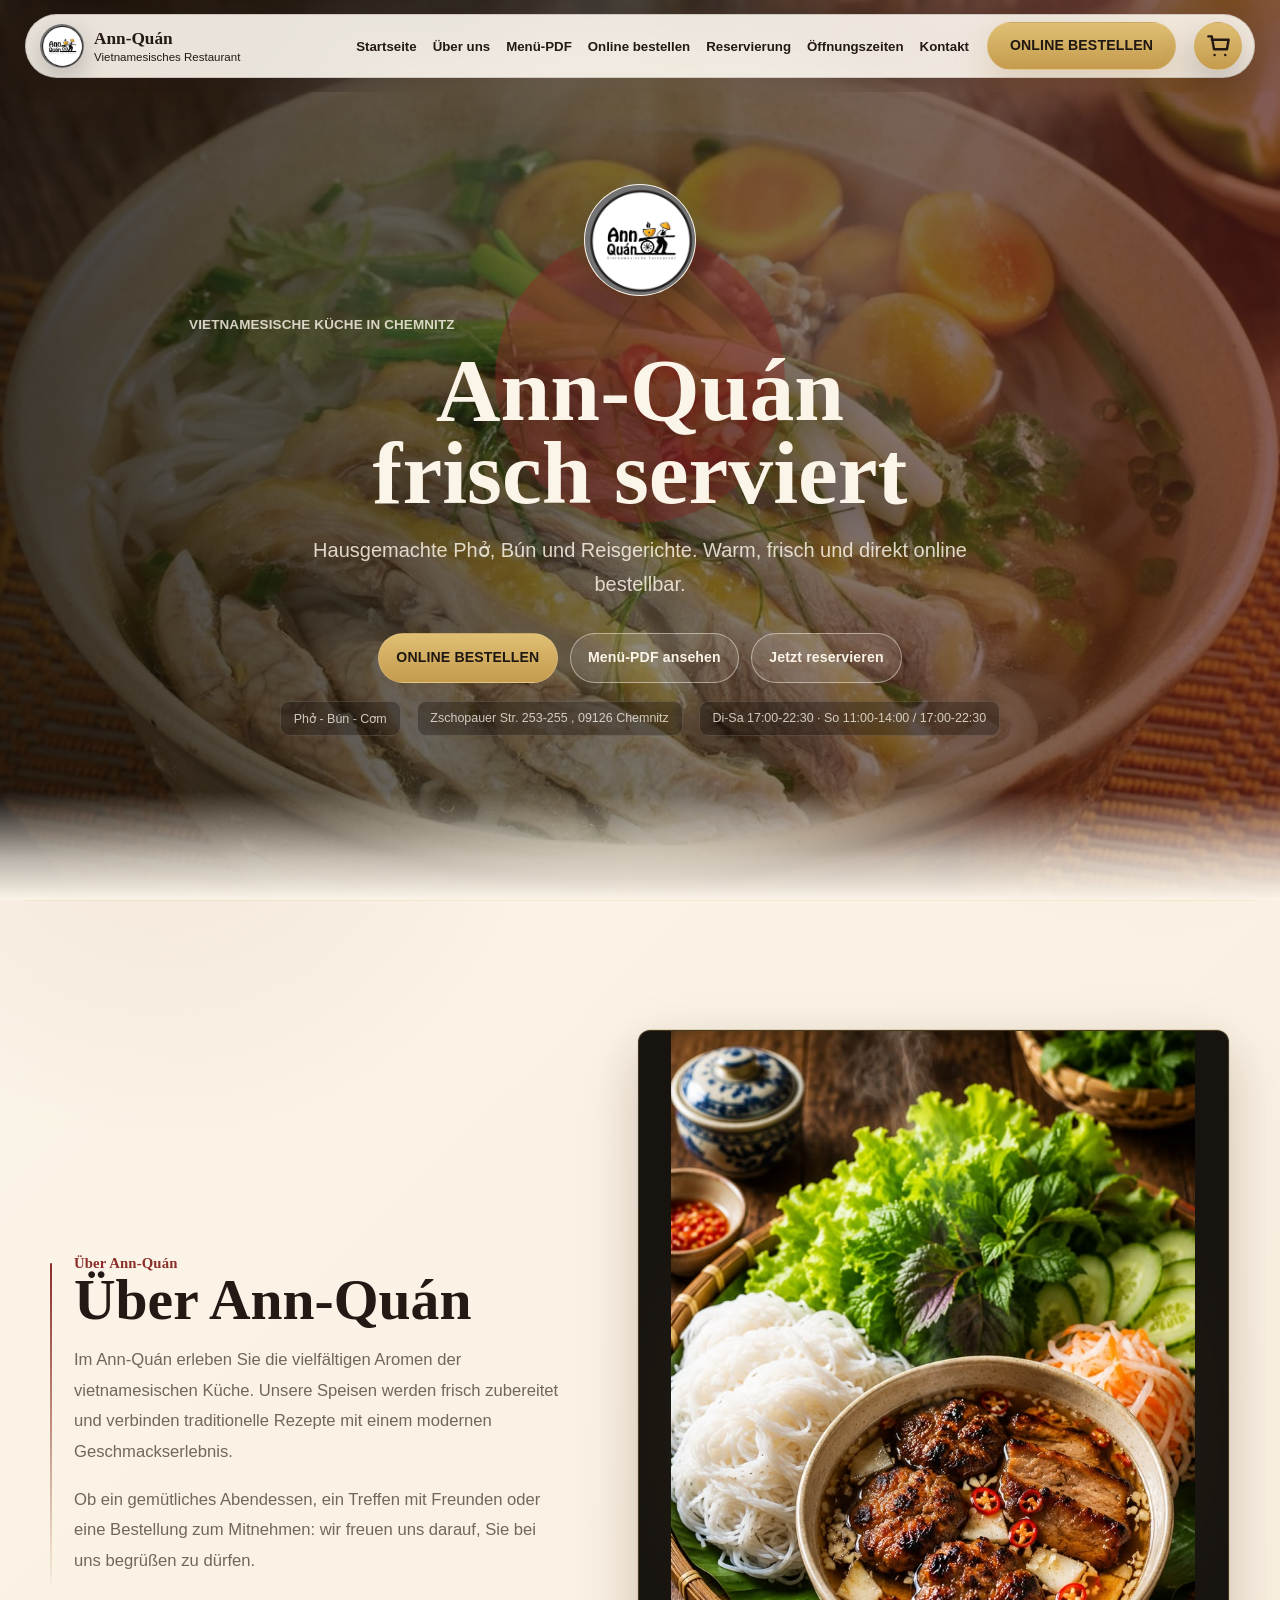
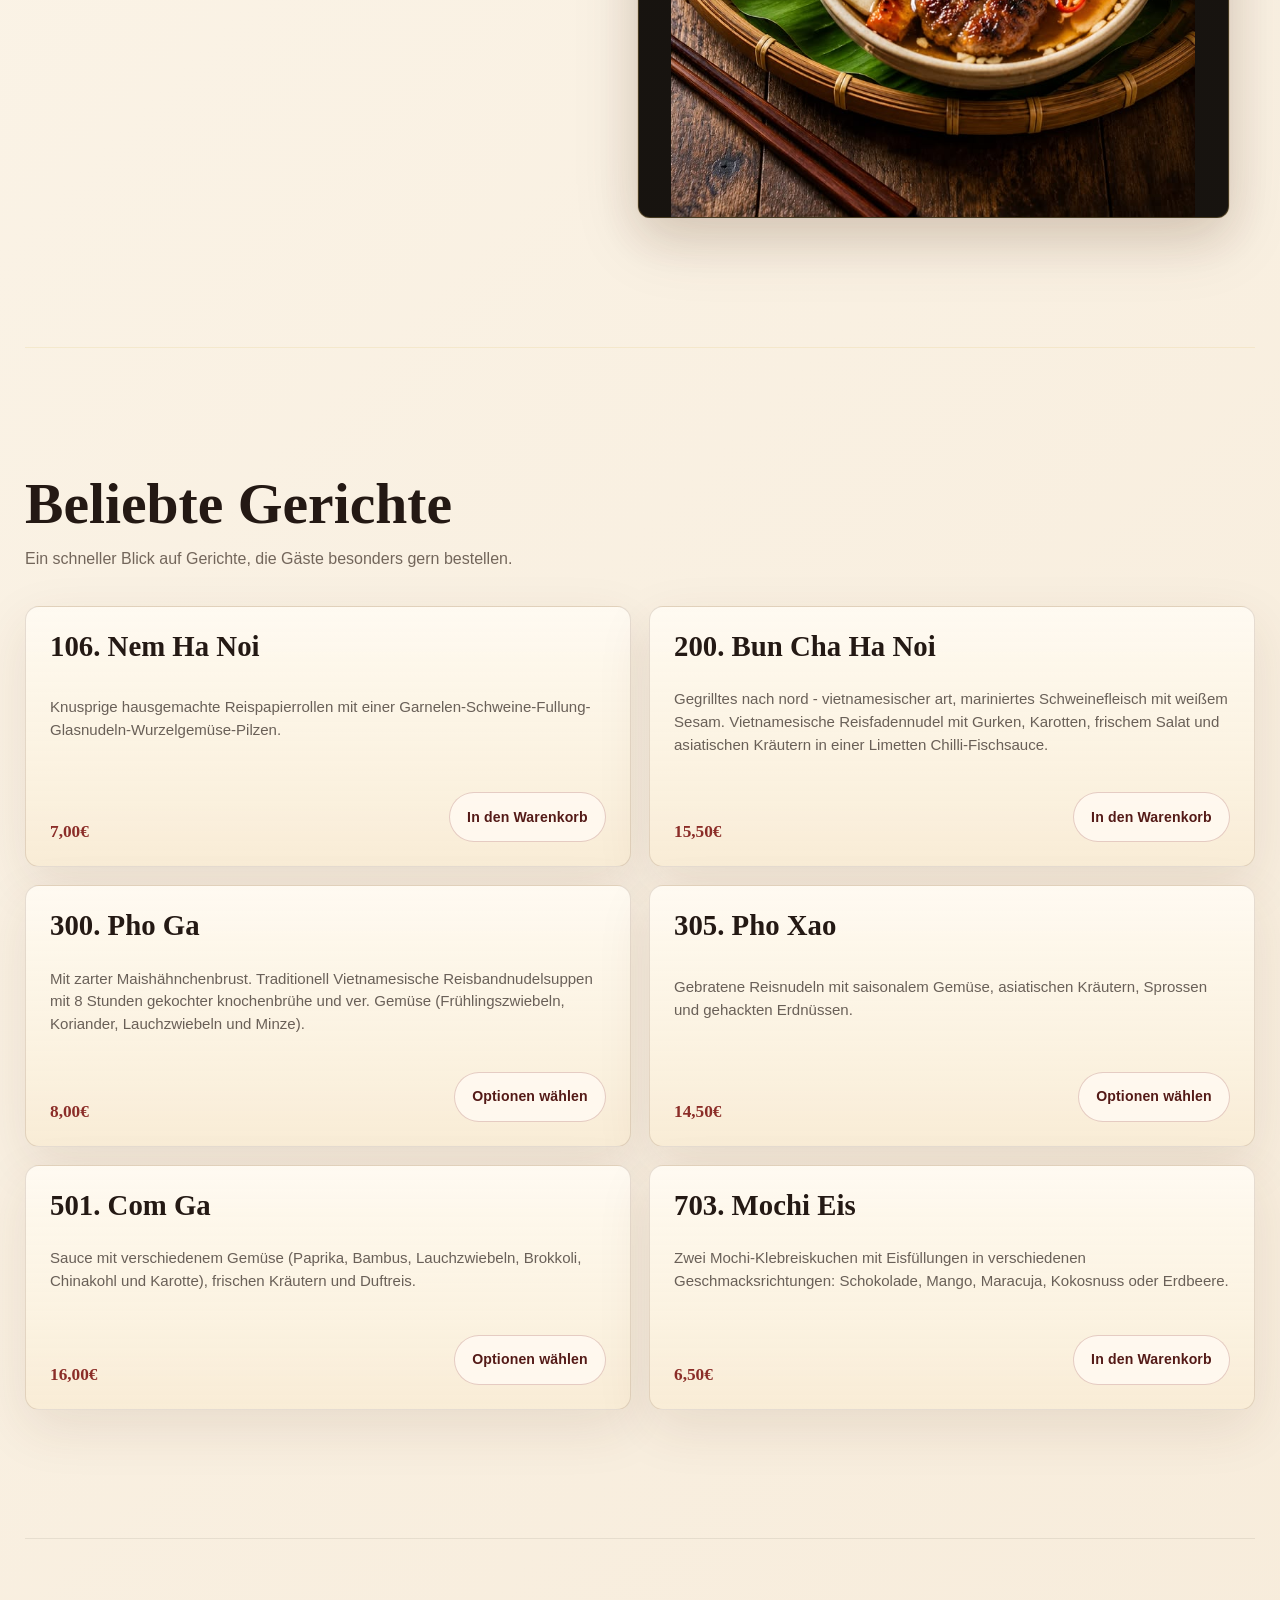
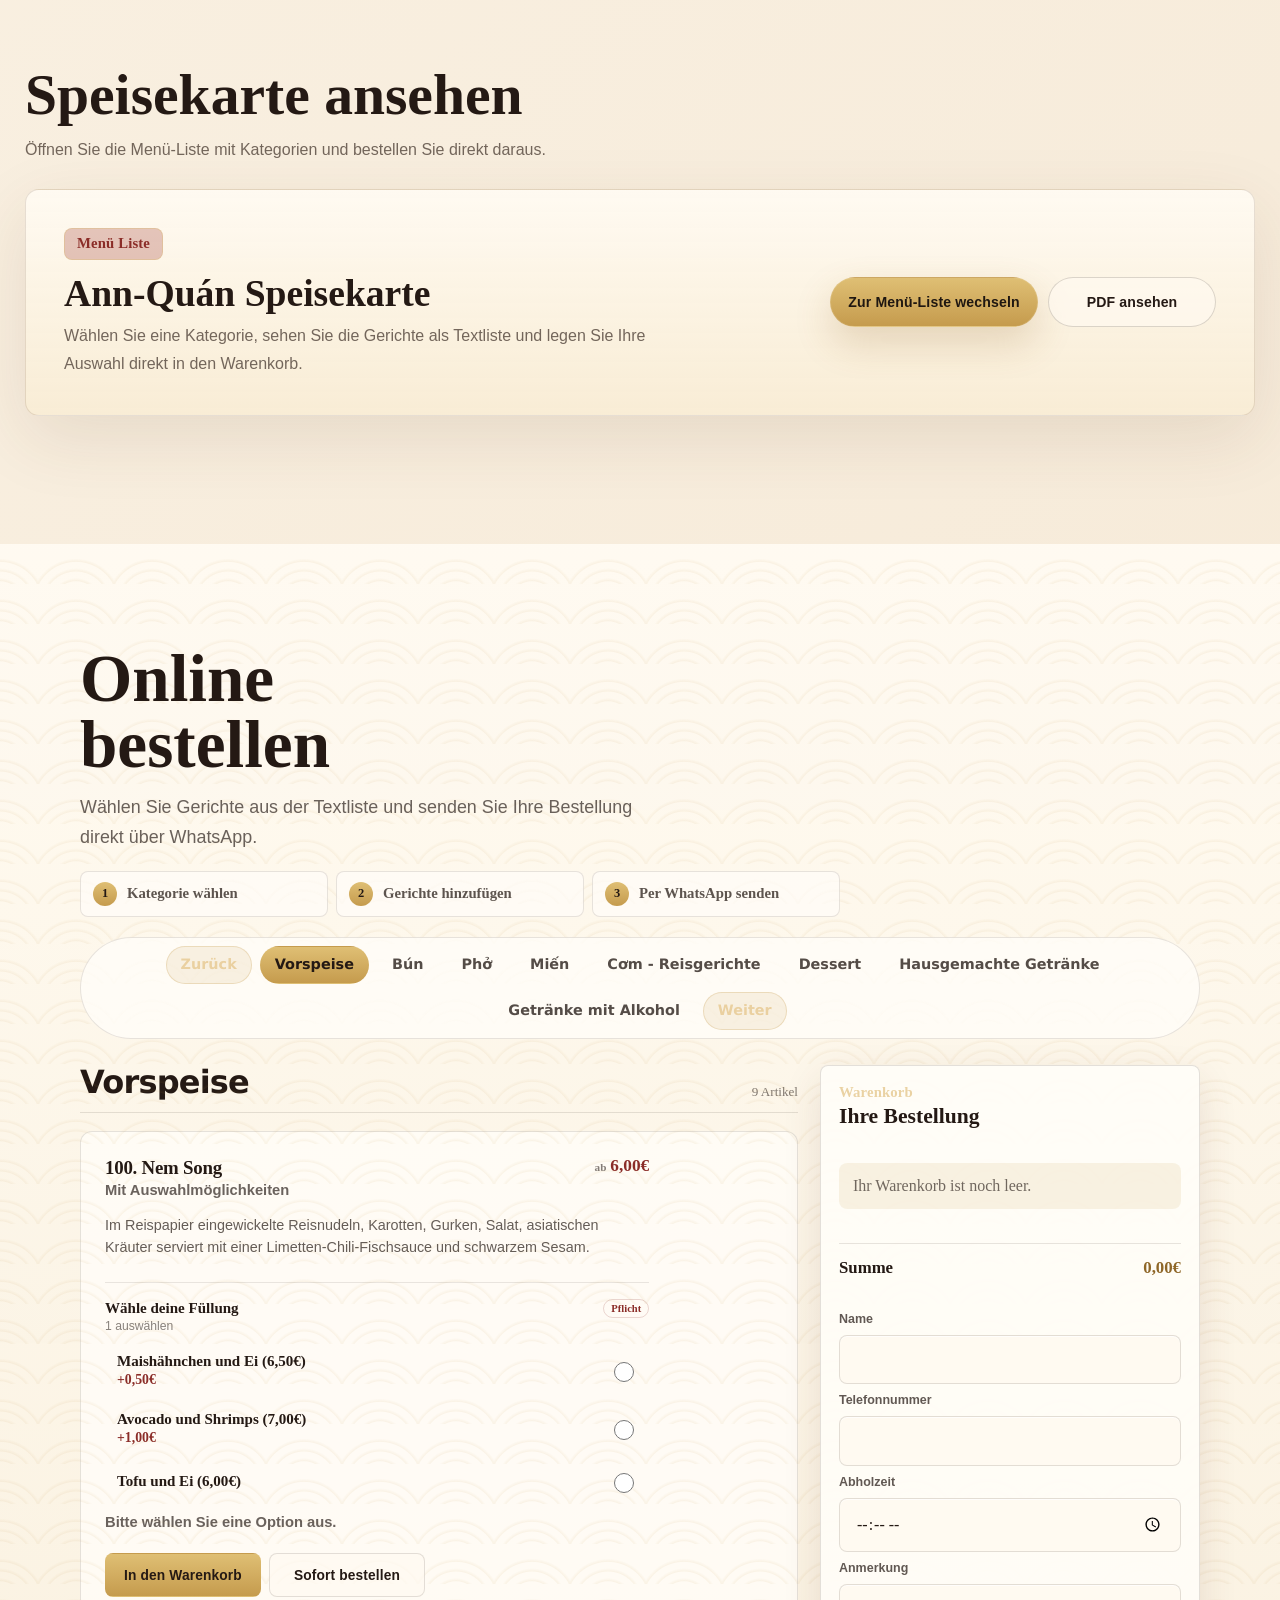
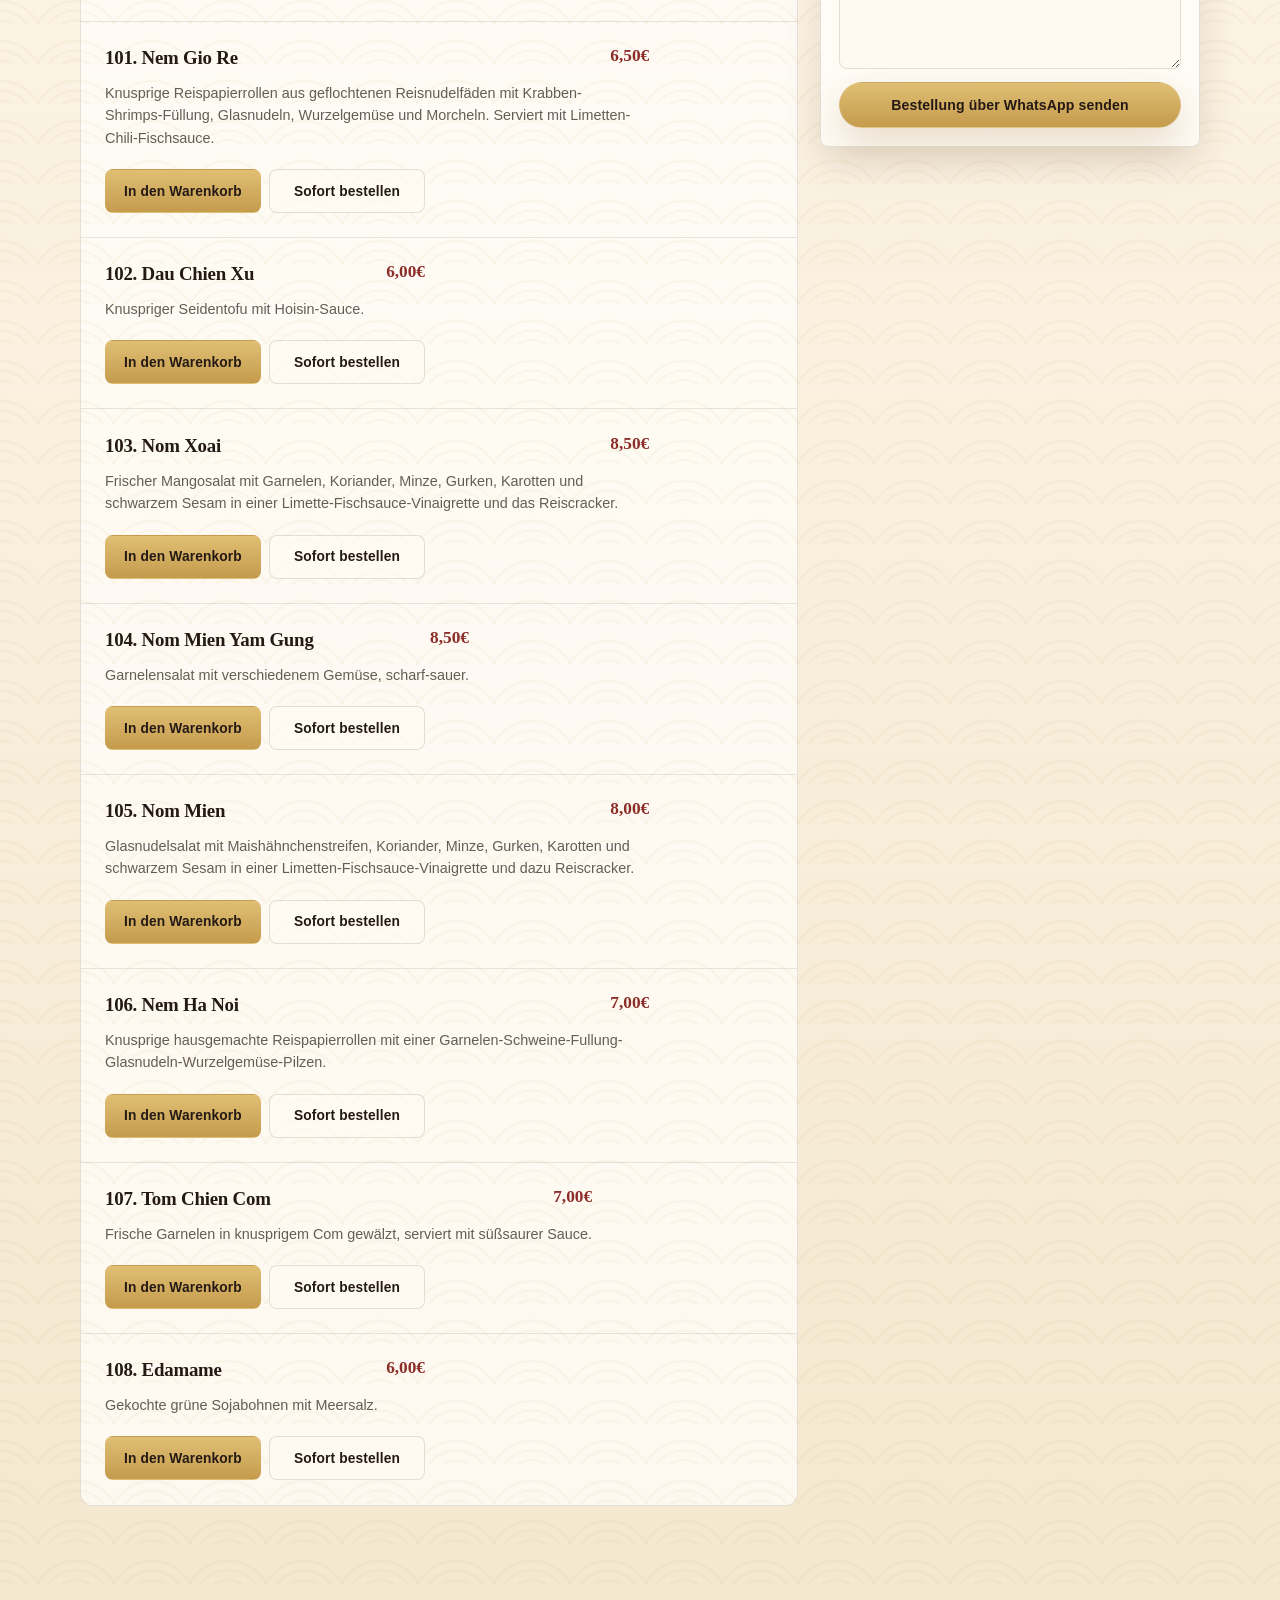
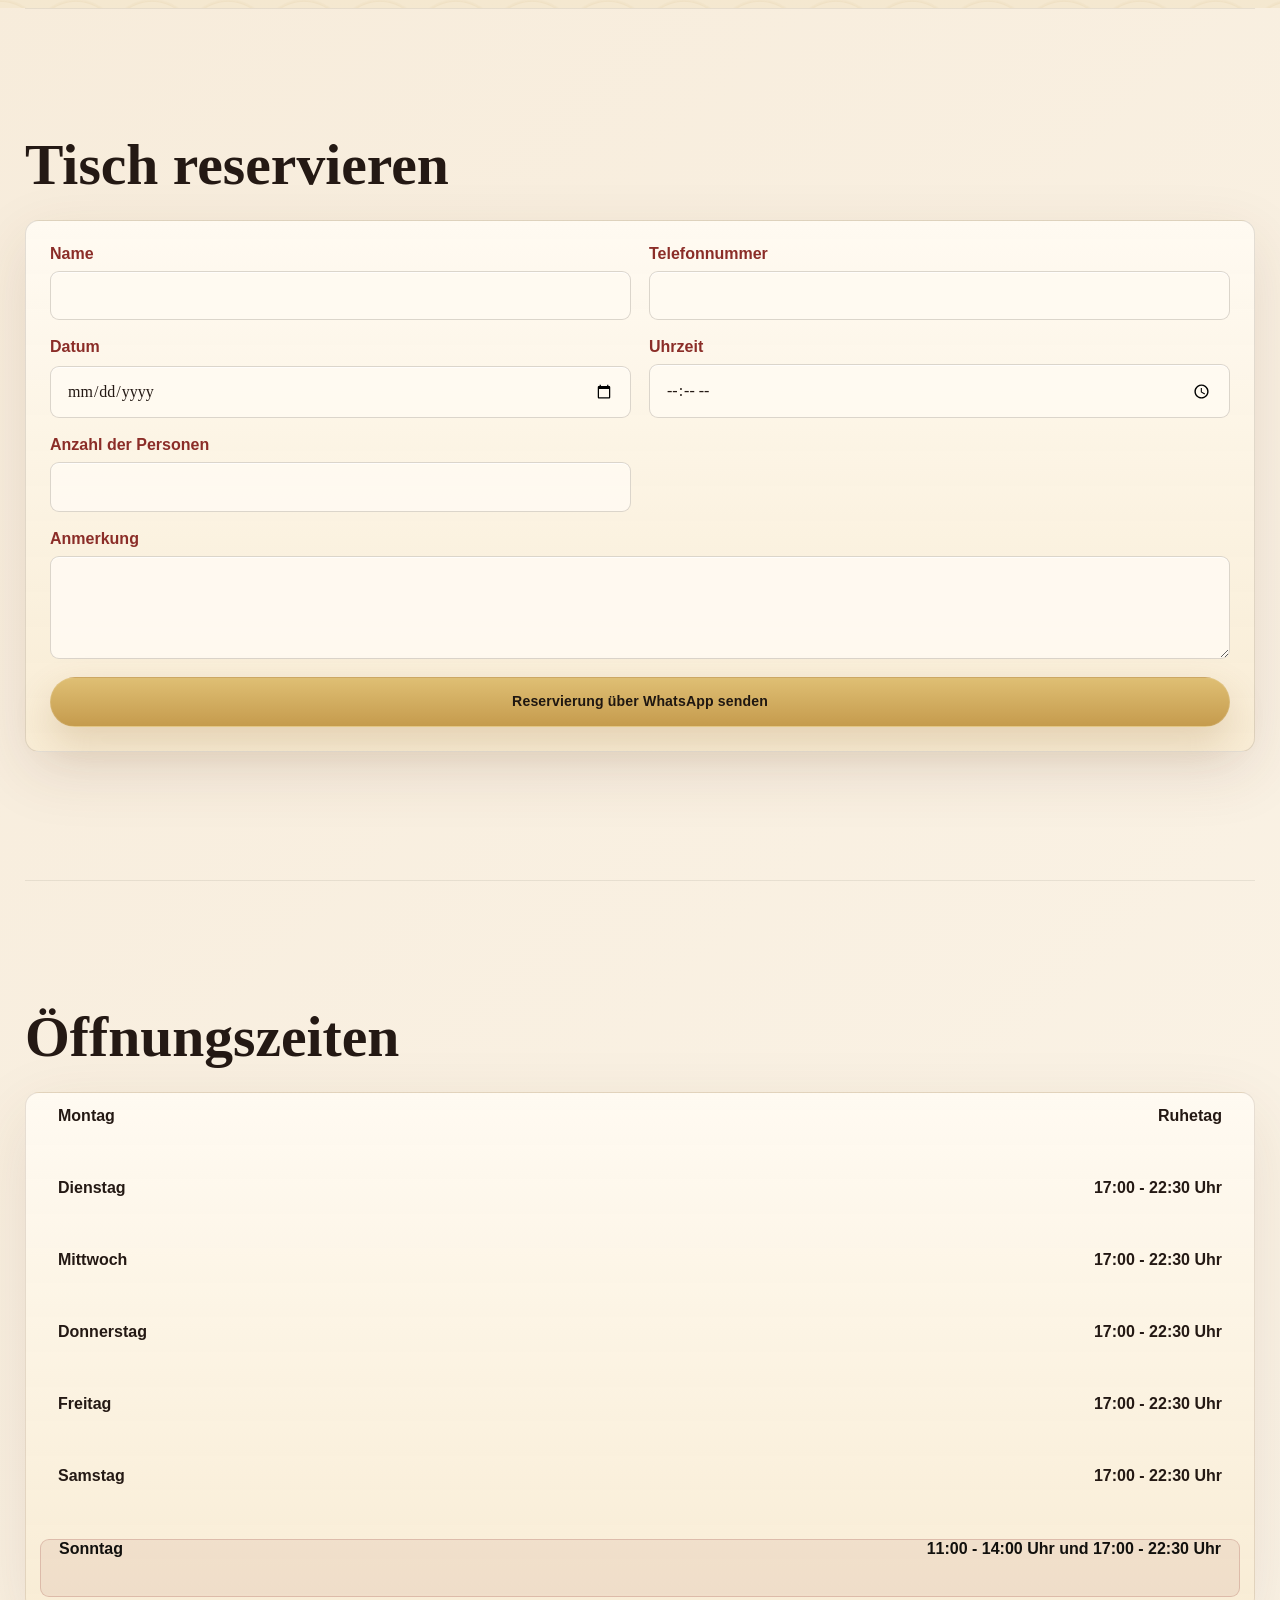
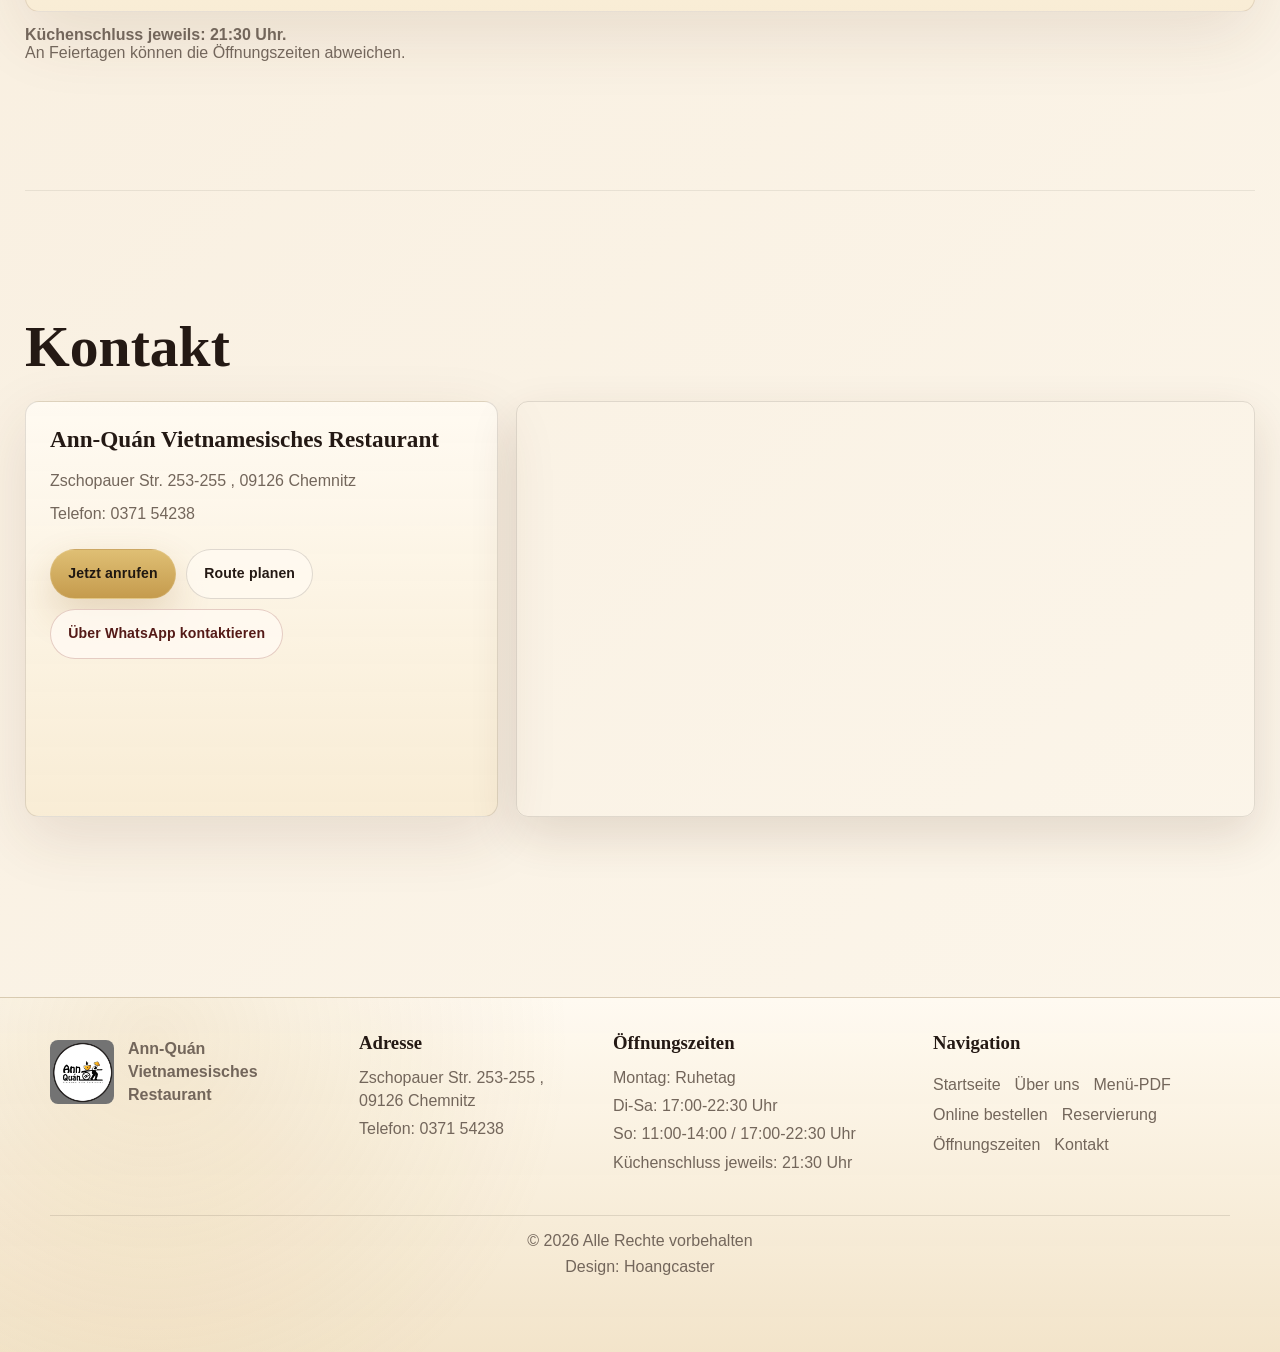
==== commit 5bbe1668: "upload" ====
--- a/index.html
+++ b/index.html
@@ -83,8 +83,8 @@
           </div>
           <div class="hero-ribbon" aria-label="Restaurant Informationen">
             <span>Phở - Bún - Cơm</span>
-            <span>Zschopauer Straße 253-255</span>
-            <span>Di-Sa 17:00 - 22:30</span>
+            <span>Zschopauer Str. 253-255 , 09126 Chemnitz</span>
+            <span>Di-Sa 17:00-22:30 · So 11:00-14:00 / 17:00-22:30</span>
           </div>
         </div>
         <figure class="hero-plate reveal">
@@ -219,7 +219,7 @@
         <h2>Öffnungszeiten</h2>
       </div>
       <div class="opening-list reveal" id="openingList">
-        <div class="opening-day" data-day="Monday"><span>Montag</span><strong>Geschlossen</strong></div>
+        <div class="opening-day" data-day="Monday"><span>Montag</span><strong>Ruhetag</strong></div>
         <div class="opening-day" data-day="Tuesday"><span>Dienstag</span><strong>17:00 - 22:30 Uhr</strong></div>
         <div class="opening-day" data-day="Wednesday"><span>Mittwoch</span><strong>17:00 - 22:30 Uhr</strong></div>
         <div class="opening-day" data-day="Thursday"><span>Donnerstag</span><strong>17:00 - 22:30 Uhr</strong></div>
@@ -227,7 +227,7 @@
         <div class="opening-day" data-day="Saturday"><span>Samstag</span><strong>17:00 - 22:30 Uhr</strong></div>
         <div class="opening-day" data-day="Sunday"><span>Sonntag</span><strong>11:00 - 14:00 Uhr und 17:00 - 22:30 Uhr</strong></div>
       </div>
-      <p class="opening-note reveal">An Feiertagen können die Öffnungszeiten abweichen.</p>
+      <p class="opening-note reveal"><strong>Küchenschluss jeweils: 21:30 Uhr.</strong><br />An Feiertagen können die Öffnungszeiten abweichen.</p>
     </section>
 
     <section class="section contact-section" id="contact">
@@ -238,12 +238,11 @@
       <div class="contact-layout">
         <div class="contact-card reveal">
           <h3>Ann-Quán Vietnamesisches Restaurant</h3>
-          <p>Zschopauer Straße 253-255</p>
-          <p>09126 Chemnitz</p>
+          <p>Zschopauer Str. 253-255 , 09126 Chemnitz</p>
           <p>Telefon: 0371 54238</p>
           <div class="contact-actions">
             <a class="button button-primary" href="tel:+4937154238">Jetzt anrufen</a>
-            <a class="button button-secondary" href="https://www.google.com/maps/dir/?api=1&destination=Zschopauer+Stra%C3%9Fe+253-255%2C+09126+Chemnitz" target="_blank" rel="noreferrer">Route planen</a>
+            <a class="button button-secondary" href="https://www.google.com/maps/dir/?api=1&destination=Zschopauer+Str.+253-255+%2C+09126+Chemnitz" target="_blank" rel="noreferrer">Route planen</a>
             <button class="button button-outline" type="button" id="contactWhatsApp">Über WhatsApp kontaktieren</button>
           </div>
         </div>
@@ -292,15 +291,15 @@
       </div>
       <div>
         <h3>Adresse</h3>
-        <p>Zschopauer Straße 253-255</p>
-        <p>09126 Chemnitz</p>
+        <p>Zschopauer Str. 253-255 , 09126 Chemnitz</p>
         <p>Telefon: 0371 54238</p>
       </div>
       <div>
         <h3>Öffnungszeiten</h3>
-        <p>Di-Sa: 17:00 - 22:30</p>
-        <p>So: 11:00 - 14:00</p>
-        <p>17:00 - 22:30 Uhr</p>
+        <p>Montag: Ruhetag</p>
+        <p>Di-Sa: 17:00-22:30 Uhr</p>
+        <p>So: 11:00-14:00 / 17:00-22:30 Uhr</p>
+        <p>Küchenschluss jeweils: 21:30 Uhr</p>
       </div>
       <div>
         <h3>Navigation</h3>
--- a/style.css
+++ b/style.css
@@ -5199,3 +5199,621 @@
     gap: 5px;
   }
 }
+
+/* Beer actions use the same primary action language as the rest of the menu. */
+.online-order-section .alcohol-add-button,
+.online-order-section .alcohol-add-button.button-outline {
+  display: inline-flex;
+  flex: 0 0 auto;
+  width: auto;
+  min-width: 132px;
+  height: auto;
+  min-height: 44px;
+  align-items: center;
+  justify-content: center;
+  padding: 10px 20px;
+  border: 0;
+  border-radius: 999px;
+  color: var(--aq-ink);
+  background: linear-gradient(180deg, var(--order-gold-bright), var(--order-gold));
+  box-shadow: none;
+  font-size: 0.88rem;
+  font-weight: 800;
+  line-height: 1;
+  white-space: nowrap;
+}
+
+.online-order-section .alcohol-add-button:hover,
+.online-order-section .alcohol-add-button:focus-visible,
+.online-order-section .alcohol-add-button.button-outline:hover,
+.online-order-section .alcohol-add-button.button-outline:focus-visible {
+  color: var(--aq-ink);
+  background: linear-gradient(180deg, #e8c982, #b98935);
+  transform: translateY(-1px);
+}
+
+.online-order-section .alcohol-add-button:focus-visible {
+  outline: 3px solid rgba(112, 69, 30, 0.3);
+  outline-offset: 3px;
+}
+
+.online-order-section .alcohol-add-button:active {
+  transform: scale(0.98);
+}
+
+@media (max-width: 520px) {
+  .online-order-section .alcohol-menu-row {
+    align-items: flex-start;
+    flex-direction: column;
+  }
+
+  .online-order-section .alcohol-add-button,
+  .online-order-section .alcohol-add-button.button-outline {
+    width: 100%;
+  }
+}
+
+/* Alcohol menu: compact ordering rows inspired by a printed drinks list. */
+.online-order-section .menu-items:has(.alcohol-menu-row) {
+  grid-template-columns: 1fr;
+  grid-auto-rows: auto;
+  gap: 0;
+  border-top: 1px solid rgba(58, 46, 37, 0.12);
+}
+
+.online-order-section .alcohol-menu-row {
+  display: flex;
+  grid-column: 1 / -1;
+  align-items: center;
+  justify-content: space-between;
+  gap: clamp(18px, 4vw, 44px);
+  min-height: 150px;
+  padding: clamp(22px, 3vw, 34px) clamp(18px, 3vw, 30px);
+  overflow: visible;
+  border: 0;
+  border-bottom: 1px solid rgba(58, 46, 37, 0.12);
+  border-radius: 0;
+  background: rgba(255, 253, 248, 0.72);
+  box-shadow: none;
+}
+
+.online-order-section .alcohol-menu-row:hover,
+.online-order-section .alcohol-menu-row:focus-within {
+  transform: none;
+  border-color: rgba(58, 46, 37, 0.18);
+  background: rgba(255, 253, 248, 0.98);
+  box-shadow: none;
+}
+
+.alcohol-menu-content {
+  min-width: 0;
+}
+
+.online-order-section .alcohol-menu-content h4 {
+  margin: 0 0 9px;
+  color: var(--aq-ink);
+  font-size: clamp(1.08rem, 2.1vw, 1.45rem);
+  line-height: 1.25;
+  letter-spacing: -0.015em;
+  text-wrap: balance;
+}
+
+.online-order-section .alcohol-menu-meta {
+  display: flex;
+  flex-wrap: wrap;
+  gap: 3px 8px;
+  margin: 0;
+  color: rgba(36, 25, 20, 0.58);
+  font-size: clamp(0.9rem, 1.7vw, 1.05rem);
+  line-height: 1.45;
+  font-variant-numeric: tabular-nums;
+}
+
+.online-order-section .alcohol-menu-meta strong {
+  color: var(--aq-ink);
+  font-weight: 750;
+}
+
+.online-order-section .alcohol-menu-volume {
+  margin: 7px 0 0;
+  color: rgba(36, 25, 20, 0.72);
+  font-size: 0.98rem;
+  line-height: 1.4;
+}
+
+.online-order-section .alcohol-menu-note {
+  margin: 4px 0 0;
+  color: rgba(36, 25, 20, 0.62);
+  font-size: 0.82rem;
+  line-height: 1.4;
+}
+
+.alcohol-add-button {
+  display: inline-grid;
+  flex: 0 0 auto;
+  width: 54px;
+  height: 54px;
+  place-items: center;
+  border: 0;
+  border-radius: 50%;
+  color: var(--aq-ink);
+  background: var(--order-gold-bright);
+  box-shadow: 0 5px 8px rgba(88, 52, 31, 0.16);
+  cursor: pointer;
+  transition: transform 160ms var(--aq-ease), background-color 160ms var(--aq-ease);
+}
+
+.alcohol-add-button span {
+  display: block;
+  font-size: 2rem;
+  font-weight: 500;
+  line-height: 1;
+  transform: translateY(-1px);
+}
+
+.alcohol-add-button:hover,
+.alcohol-add-button:focus-visible {
+  background: var(--order-gold);
+  transform: translateY(-2px);
+}
+
+.alcohol-add-button:focus-visible {
+  outline: 3px solid rgba(112, 69, 30, 0.34);
+  outline-offset: 3px;
+}
+
+.alcohol-add-button:active {
+  transform: scale(0.96);
+}
+
+@media (max-width: 720px) {
+  .online-order-section .alcohol-menu-row {
+    min-height: 132px;
+    padding: 20px 14px;
+  }
+
+  .alcohol-add-button {
+    width: 48px;
+    height: 48px;
+  }
+
+  .online-order-section .alcohol-menu-note {
+    max-width: 34ch;
+  }
+}
+
+@media (prefers-reduced-motion: reduce) {
+  .alcohol-add-button {
+    transition: none;
+  }
+}
+
+/* Unified order-menu system: food cards, option rows and compact drinks. */
+.online-order-section .menu-category {
+  gap: 18px;
+}
+
+.online-order-section .menu-category-heading {
+  display: flex;
+  align-items: end;
+  justify-content: space-between;
+  gap: 16px;
+  padding: 0 2px 12px;
+  border-bottom: 1px solid rgba(58, 46, 37, 0.13);
+}
+
+.online-order-section .menu-category-heading h3 {
+  margin: 0;
+  color: var(--aq-ink);
+  font-size: clamp(1.45rem, 2.8vw, 2rem);
+  letter-spacing: -0.025em;
+  text-wrap: balance;
+}
+
+.online-order-section .menu-category-heading p {
+  margin: 0;
+  color: rgba(36, 25, 20, 0.58);
+  font-size: 0.82rem;
+  font-variant-numeric: tabular-nums;
+  white-space: nowrap;
+}
+
+.online-order-section [data-menu-kind="food"] .menu-items {
+  gap: 16px;
+}
+
+.online-order-section [data-menu-kind="food"] .menu-text-card {
+  border: 1px solid rgba(58, 46, 37, 0.13);
+  border-radius: 12px;
+  background: #fffdf9;
+  box-shadow: 0 4px 8px rgba(88, 52, 31, 0.06);
+}
+
+.online-order-section [data-menu-kind="food"] .menu-text-card:hover,
+.online-order-section [data-menu-kind="food"] .menu-text-card:focus-within {
+  transform: translateY(-2px);
+  border-color: rgba(139, 45, 40, 0.32);
+  background: #fffdf9;
+  box-shadow: 0 5px 8px rgba(88, 52, 31, 0.1);
+}
+
+.online-order-section [data-menu-kind="food"] .menu-text-body {
+  gap: 15px;
+  padding: clamp(17px, 2.4vw, 22px);
+}
+
+.online-order-section [data-menu-kind="food"] .menu-text-top {
+  align-items: start;
+}
+
+.online-order-section [data-menu-kind="food"] .menu-text-top h4 {
+  color: var(--aq-ink);
+  font-size: clamp(1.04rem, 1.8vw, 1.18rem);
+  line-height: 1.28;
+  letter-spacing: -0.012em;
+  text-wrap: pretty;
+}
+
+.online-order-section .menu-choice-summary {
+  margin: 5px 0 0;
+  color: var(--aq-red);
+  font-size: 0.76rem;
+  font-weight: 750;
+  line-height: 1.3;
+}
+
+.online-order-section [data-menu-kind="food"] .menu-text-top > strong {
+  display: inline-flex;
+  align-items: baseline;
+  gap: 4px;
+  color: var(--aq-red);
+  font-size: 1.08rem;
+  line-height: 1.2;
+}
+
+.online-order-section .menu-text-top > strong small {
+  color: rgba(36, 25, 20, 0.56);
+  font-size: 0.7rem;
+  font-weight: 700;
+}
+
+.online-order-section [data-menu-kind="food"] .menu-item-description {
+  margin: 0;
+  color: rgba(36, 25, 20, 0.7);
+  font-size: 0.9rem;
+  line-height: 1.55;
+  text-wrap: pretty;
+}
+
+.online-order-section [data-menu-kind="food"] .menu-option-groups {
+  gap: 17px;
+  padding-top: 3px;
+}
+
+.online-order-section [data-menu-kind="food"] .menu-option-group {
+  gap: 7px;
+  padding: 0;
+  border: 0;
+  border-radius: 0;
+  background: transparent;
+}
+
+.online-order-section [data-menu-kind="food"] .menu-option-group legend {
+  padding-top: 14px;
+  border-top: 1px solid rgba(58, 46, 37, 0.11);
+  font-size: 0.94rem;
+}
+
+.online-order-section [data-menu-kind="food"] .menu-option-group legend em {
+  padding: 3px 7px;
+  border: 1px solid rgba(139, 45, 40, 0.18);
+  border-radius: 999px;
+  background: transparent;
+  font-size: 0.66rem;
+}
+
+.online-order-section [data-menu-kind="food"] .menu-option-hint {
+  color: rgba(36, 25, 20, 0.54);
+  font-size: 0.76rem;
+}
+
+.online-order-section [data-menu-kind="food"] .menu-option-list {
+  gap: 3px;
+}
+
+.online-order-section [data-menu-kind="food"] .menu-option-row {
+  min-height: 46px;
+  padding: 9px 10px;
+  border: 0;
+  border-radius: 8px;
+  cursor: pointer;
+  transition: background-color 150ms var(--aq-ease);
+}
+
+.online-order-section [data-menu-kind="food"] .menu-option-row:hover {
+  background: rgba(197, 155, 77, 0.09);
+}
+
+.online-order-section [data-menu-kind="food"] .menu-option-row:has(input:checked) {
+  color: var(--aq-ink);
+  background: rgba(197, 155, 77, 0.16);
+}
+
+.online-order-section [data-menu-kind="food"] .menu-option-row input {
+  width: 20px;
+  height: 20px;
+}
+
+.online-order-section [data-menu-kind="food"] .menu-actions {
+  grid-template-columns: minmax(0, 1.15fr) minmax(0, 0.85fr);
+  gap: 9px;
+  padding-top: 3px;
+}
+
+.online-order-section [data-menu-kind="food"] .menu-actions .button {
+  min-height: 44px;
+  border-radius: 8px;
+  font-weight: 800;
+}
+
+.online-order-section [data-menu-kind="drinks"] .menu-items {
+  grid-template-columns: 1fr;
+  gap: 0;
+  grid-auto-rows: auto;
+  border-top: 1px solid rgba(58, 46, 37, 0.11);
+}
+
+.online-order-section .homemade-drink-row {
+  grid-column: 1 / -1;
+  grid-row-end: auto;
+  border: 0;
+  border-bottom: 1px solid rgba(58, 46, 37, 0.11);
+  border-radius: 0;
+  background: rgba(255, 253, 248, 0.68);
+  box-shadow: none;
+}
+
+.online-order-section .alcohol-menu-row {
+  grid-row-end: auto;
+}
+
+.online-order-section .homemade-drink-row:hover,
+.online-order-section .homemade-drink-row:focus-within {
+  transform: none;
+  border-color: rgba(58, 46, 37, 0.16);
+  background: #fffdf9;
+  box-shadow: none;
+}
+
+.online-order-section .homemade-drink-row .menu-text-body {
+  display: grid;
+  grid-template-columns: minmax(0, 1fr) auto;
+  gap: 6px 18px;
+  align-items: center;
+  padding: 18px 16px;
+}
+
+.online-order-section .homemade-drink-row .menu-text-top,
+.online-order-section .homemade-drink-row .menu-actions {
+  display: contents;
+}
+
+.online-order-section .homemade-drink-row .menu-text-top h4 {
+  color: var(--aq-ink);
+  font-size: 1.04rem;
+}
+
+.online-order-section .homemade-drink-row .menu-text-top > strong {
+  grid-column: 2;
+  grid-row: 1;
+  color: var(--aq-red);
+}
+
+.online-order-section .homemade-drink-row .menu-item-description {
+  grid-column: 1;
+  margin: 0;
+  color: rgba(36, 25, 20, 0.62);
+  font-size: 0.84rem;
+}
+
+.online-order-section .homemade-drink-row .menu-actions .button-outline {
+  grid-column: 2;
+  grid-row: 2;
+  width: auto;
+  min-width: 112px;
+  min-height: 40px;
+}
+
+.online-order-section .homemade-drink-row .menu-actions .button-secondary {
+  display: none;
+}
+
+@media (max-width: 720px) {
+  .online-order-section .menu-category-heading {
+    align-items: center;
+  }
+
+  .online-order-section [data-menu-kind="food"] .menu-actions {
+    grid-template-columns: 1fr;
+  }
+
+  .online-order-section .homemade-drink-row .menu-text-body {
+    grid-template-columns: minmax(0, 1fr) auto;
+    padding: 16px 12px;
+  }
+
+  .online-order-section .homemade-drink-row .menu-actions .button-outline {
+    min-width: 96px;
+    padding-inline: 12px;
+  }
+}
+
+@media (prefers-reduced-motion: reduce) {
+  .online-order-section [data-menu-kind="food"] .menu-text-card,
+  .online-order-section [data-menu-kind="food"] .menu-option-row {
+    transition: none;
+  }
+}
+
+/* Cohesion pass: one continuous menu rhythm across every category. */
+.online-order-section .menu-category {
+  --menu-space-xs: 8px;
+  --menu-space-sm: 12px;
+  --menu-space-md: 16px;
+  --menu-space-lg: 24px;
+}
+
+.online-order-section .menu-category .menu-items,
+.online-order-section [data-menu-kind="food"] .menu-items,
+.online-order-section [data-menu-kind="drinks"] .menu-items,
+.online-order-section .menu-items:has(.alcohol-menu-row) {
+  display: grid;
+  grid-template-columns: 1fr;
+  grid-auto-rows: auto;
+  gap: 0;
+  overflow: hidden;
+  border: 1px solid rgba(58, 46, 37, 0.13);
+  border-radius: 12px;
+  background: rgba(255, 253, 248, 0.82);
+}
+
+.online-order-section .menu-category .menu-text-card,
+.online-order-section [data-menu-kind="food"] .menu-text-card,
+.online-order-section .homemade-drink-row,
+.online-order-section .alcohol-menu-row {
+  display: block;
+  grid-column: 1;
+  grid-row-end: auto;
+  min-height: 0;
+  overflow: visible;
+  border: 0;
+  border-bottom: 1px solid rgba(58, 46, 37, 0.11);
+  border-radius: 0;
+  background: transparent;
+  box-shadow: none;
+  transform: none;
+}
+
+.online-order-section .menu-category .menu-text-card:last-child,
+.online-order-section .alcohol-menu-row:last-child {
+  border-bottom: 0;
+}
+
+.online-order-section .menu-category .menu-text-card:hover,
+.online-order-section .menu-category .menu-text-card:focus-within,
+.online-order-section [data-menu-kind="food"] .menu-text-card:hover,
+.online-order-section [data-menu-kind="food"] .menu-text-card:focus-within,
+.online-order-section .homemade-drink-row:hover,
+.online-order-section .homemade-drink-row:focus-within,
+.online-order-section .alcohol-menu-row:hover,
+.online-order-section .alcohol-menu-row:focus-within {
+  border-color: rgba(58, 46, 37, 0.11);
+  background: rgba(197, 155, 77, 0.065);
+  box-shadow: none;
+  transform: none;
+}
+
+.online-order-section .menu-category .menu-text-body,
+.online-order-section [data-menu-kind="food"] .menu-text-body {
+  gap: var(--menu-space-sm);
+  padding: var(--menu-space-lg);
+}
+
+.online-order-section [data-menu-kind="food"] .menu-text-top {
+  gap: var(--menu-space-md);
+}
+
+.online-order-section [data-menu-kind="food"] .menu-item-description {
+  max-width: 68ch;
+}
+
+.online-order-section [data-menu-kind="food"] .menu-option-groups {
+  gap: var(--menu-space-lg);
+  margin-top: var(--menu-space-xs);
+}
+
+.online-order-section [data-menu-kind="food"] .menu-option-group legend {
+  padding-top: var(--menu-space-md);
+}
+
+.online-order-section [data-menu-kind="food"] .menu-option-row {
+  padding: 10px var(--menu-space-sm);
+}
+
+.online-order-section [data-menu-kind="food"] .menu-actions {
+  display: flex;
+  justify-content: flex-start;
+  gap: var(--menu-space-xs);
+  padding-top: var(--menu-space-xs);
+}
+
+.online-order-section [data-menu-kind="food"] .menu-actions .button {
+  width: auto;
+  min-width: 156px;
+}
+
+.online-order-section .homemade-drink-row .menu-text-body {
+  padding: var(--menu-space-md) var(--menu-space-lg);
+}
+
+.online-order-section .alcohol-menu-row {
+  display: flex;
+  min-height: 0;
+  padding: var(--menu-space-lg);
+}
+
+.online-order-section .alcohol-menu-actions {
+  display: flex;
+  flex: 0 0 auto;
+  align-items: center;
+}
+
+.online-order-section .alcohol-menu-actions .button-outline {
+  width: auto;
+  min-width: 132px;
+  max-width: 156px;
+  min-height: 44px;
+  color: var(--aq-ink);
+  border-color: transparent;
+  background: linear-gradient(180deg, var(--order-gold-bright), var(--order-gold));
+  opacity: 1;
+}
+
+.online-order-section .alcohol-menu-actions .button-outline:hover,
+.online-order-section .alcohol-menu-actions .button-outline:focus-visible {
+  color: var(--aq-ink);
+  background: linear-gradient(180deg, #e8c982, #b98935);
+}
+
+.online-order-section .menu-category-heading {
+  padding-inline: 0;
+}
+
+@media (max-width: 720px) {
+  .online-order-section .menu-category .menu-text-body,
+  .online-order-section [data-menu-kind="food"] .menu-text-body,
+  .online-order-section .homemade-drink-row .menu-text-body,
+  .online-order-section .alcohol-menu-row {
+    padding: var(--menu-space-md);
+  }
+
+  .online-order-section [data-menu-kind="food"] .menu-actions {
+    display: grid;
+    grid-template-columns: 1fr;
+  }
+
+  .online-order-section [data-menu-kind="food"] .menu-actions .button {
+    width: 100%;
+    min-width: 0;
+  }
+
+  .online-order-section .alcohol-menu-actions {
+    width: auto;
+    align-self: flex-start;
+  }
+
+  .online-order-section .alcohol-menu-actions .button-outline {
+    width: auto;
+    min-width: 132px;
+  }
+}
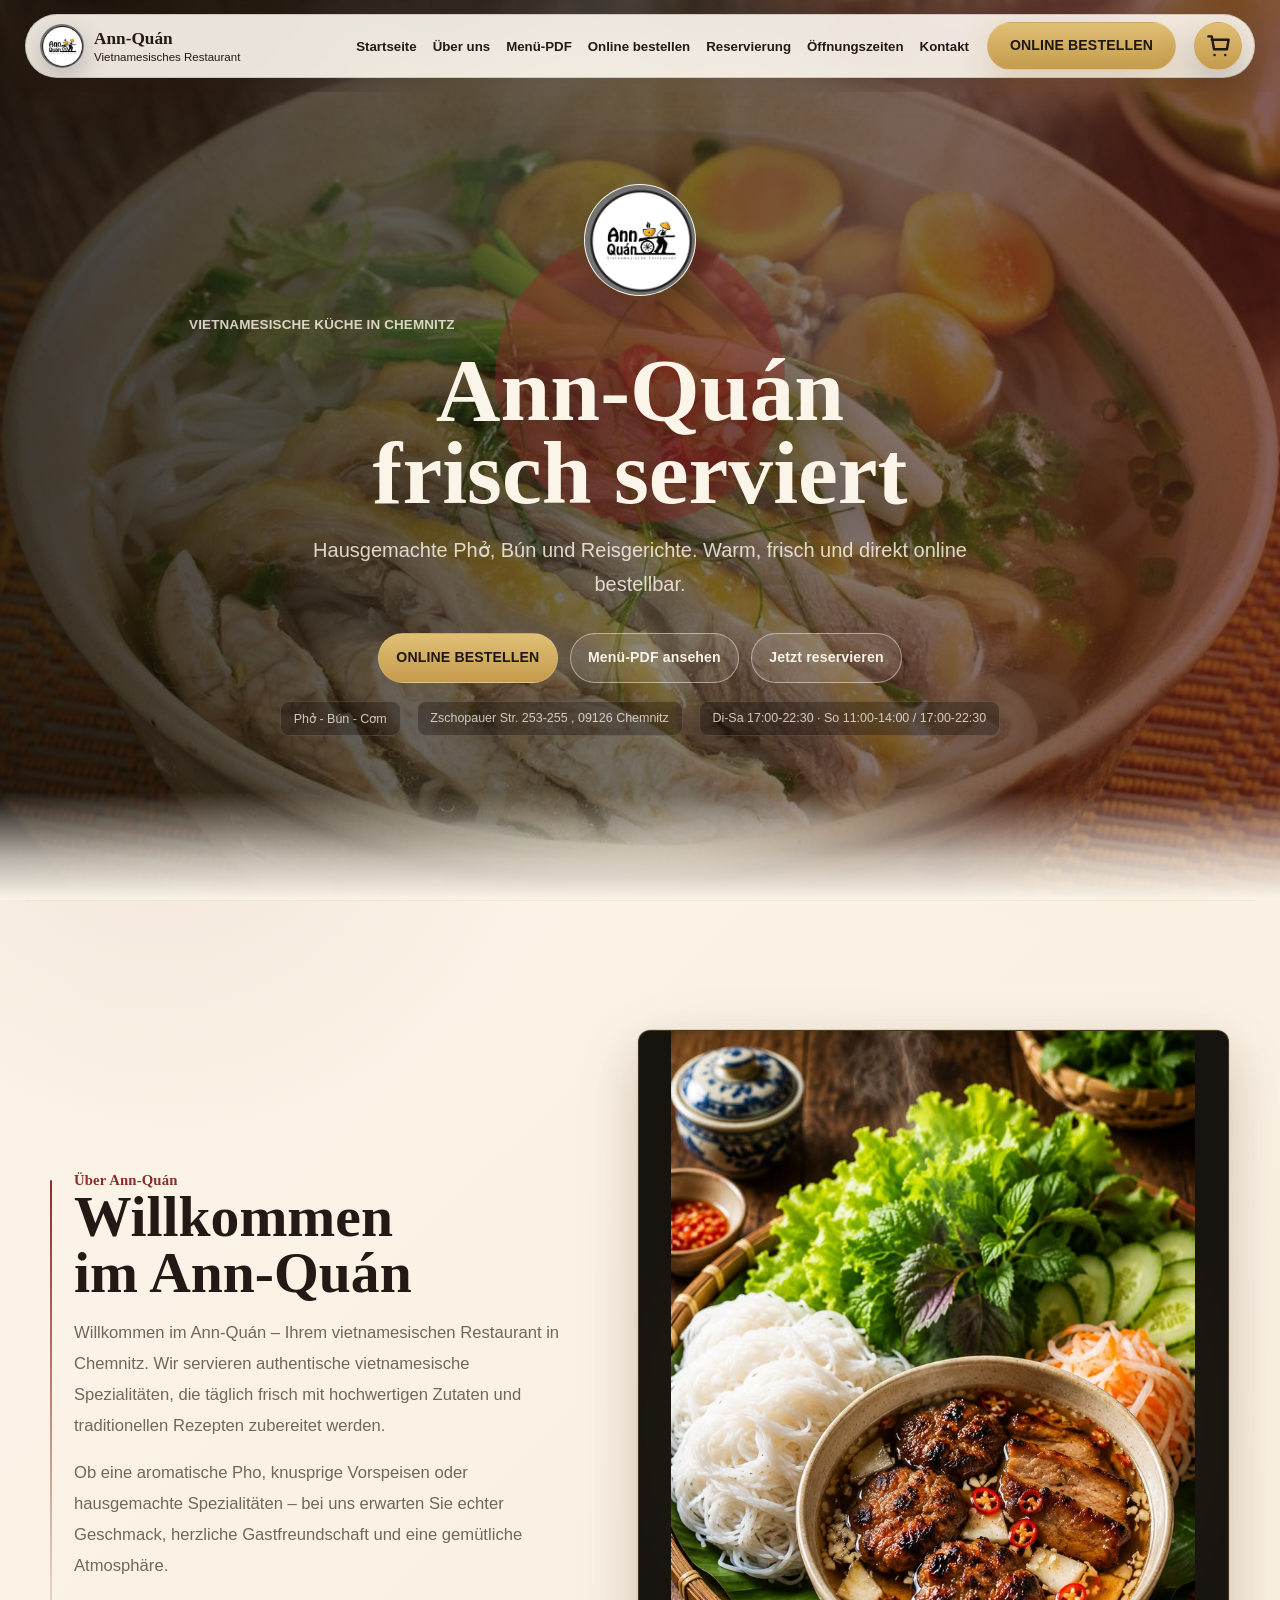
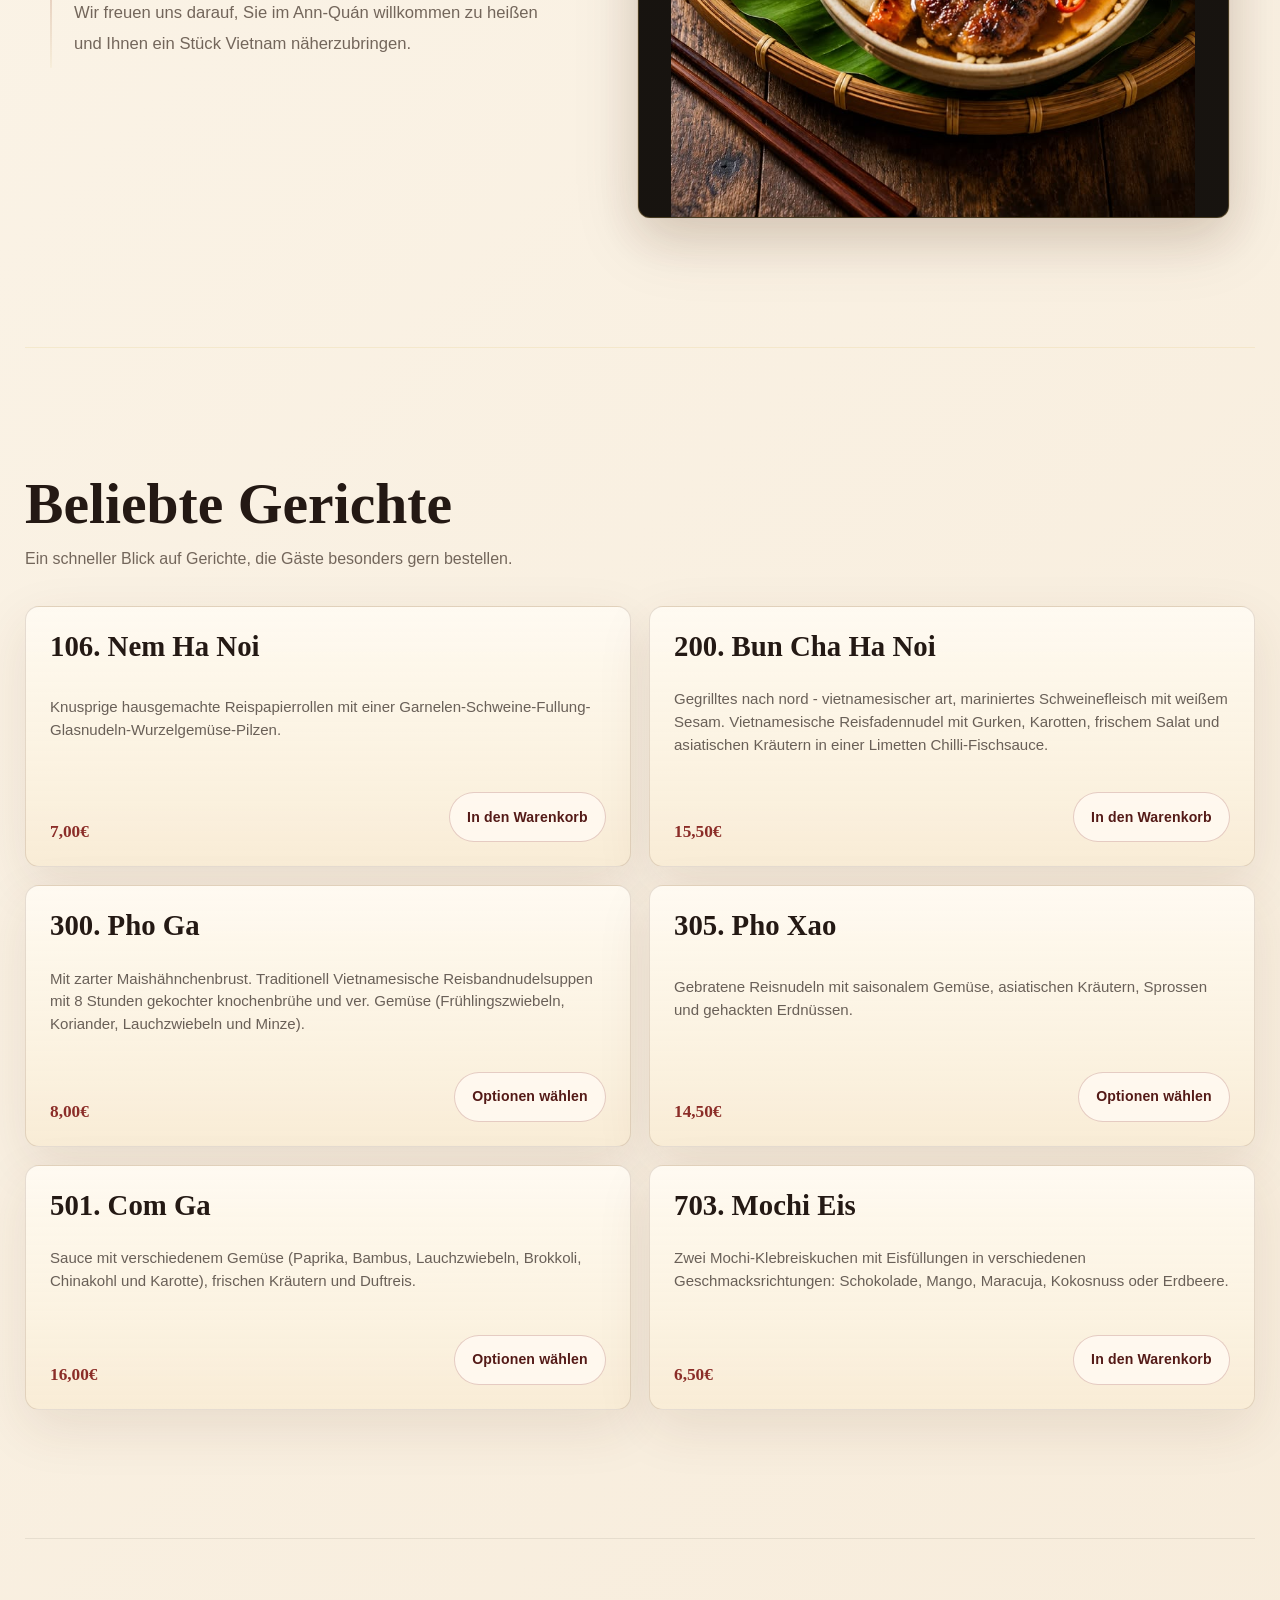
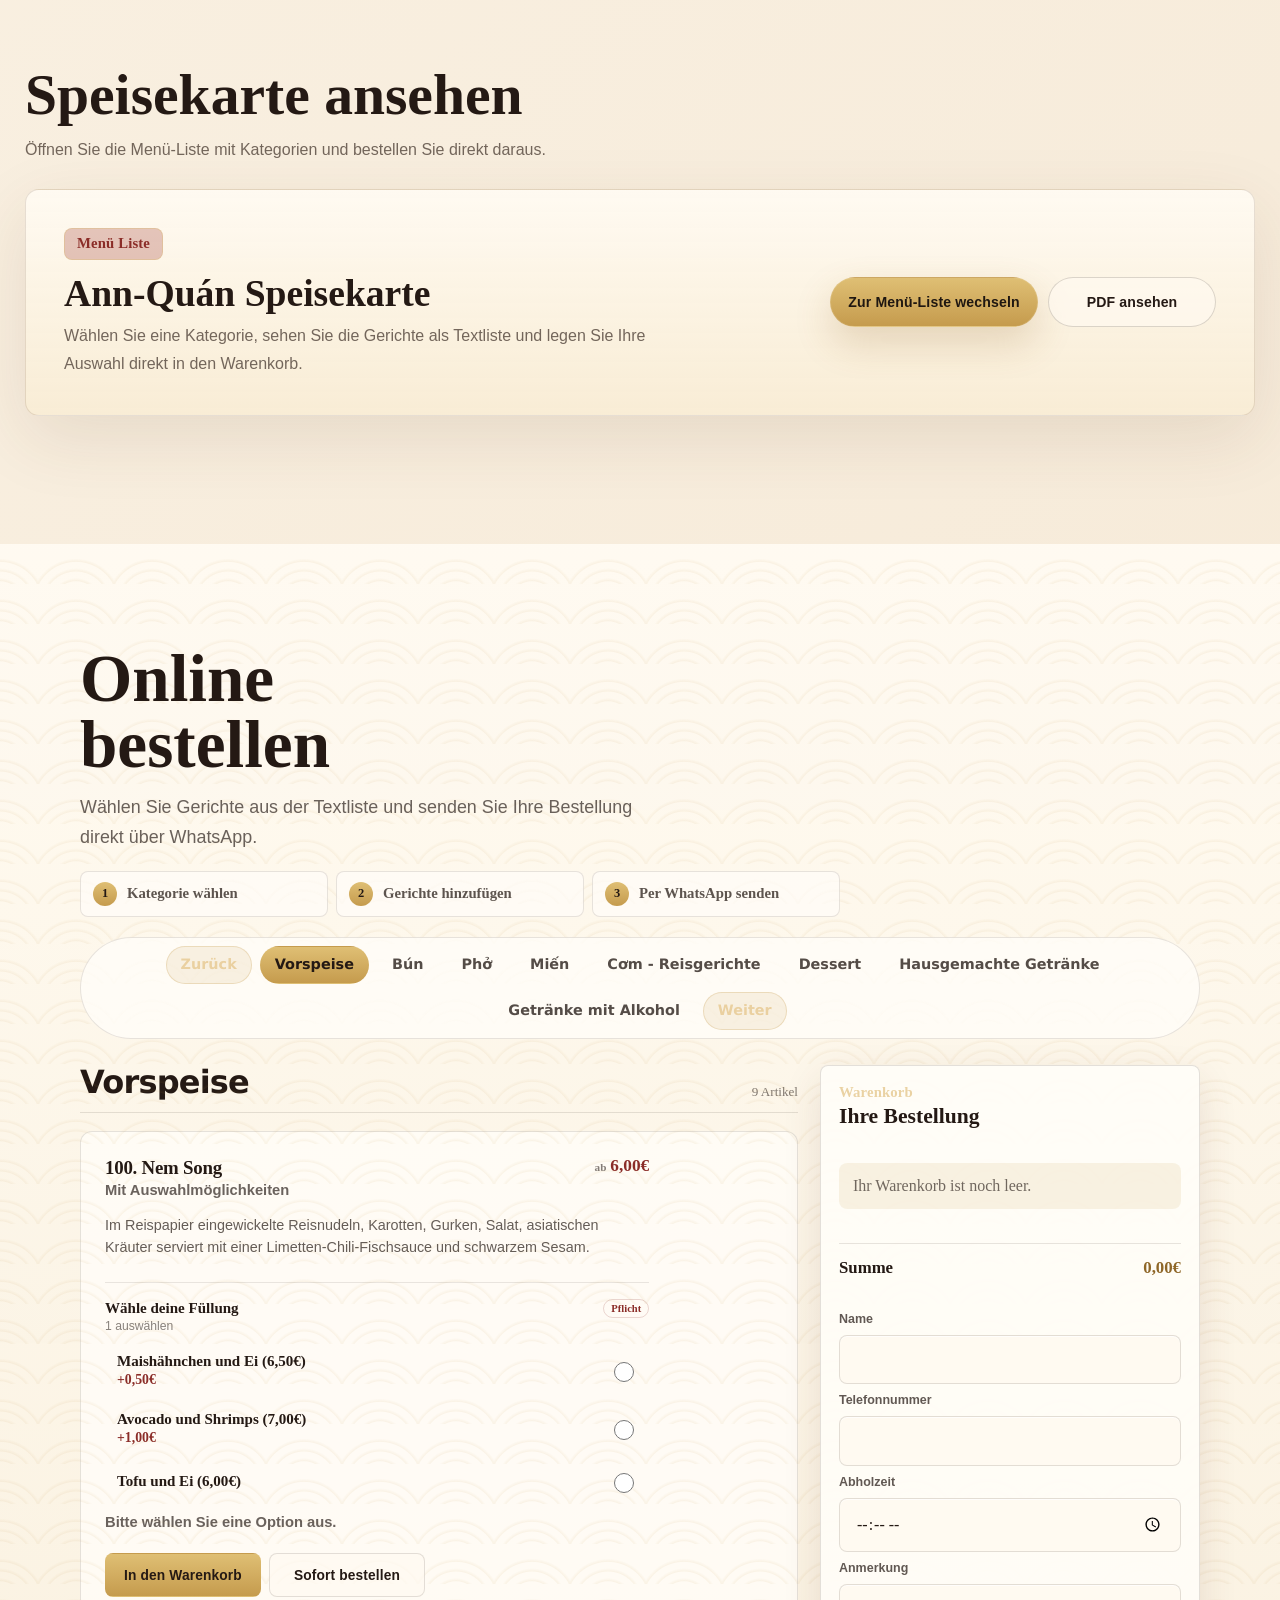
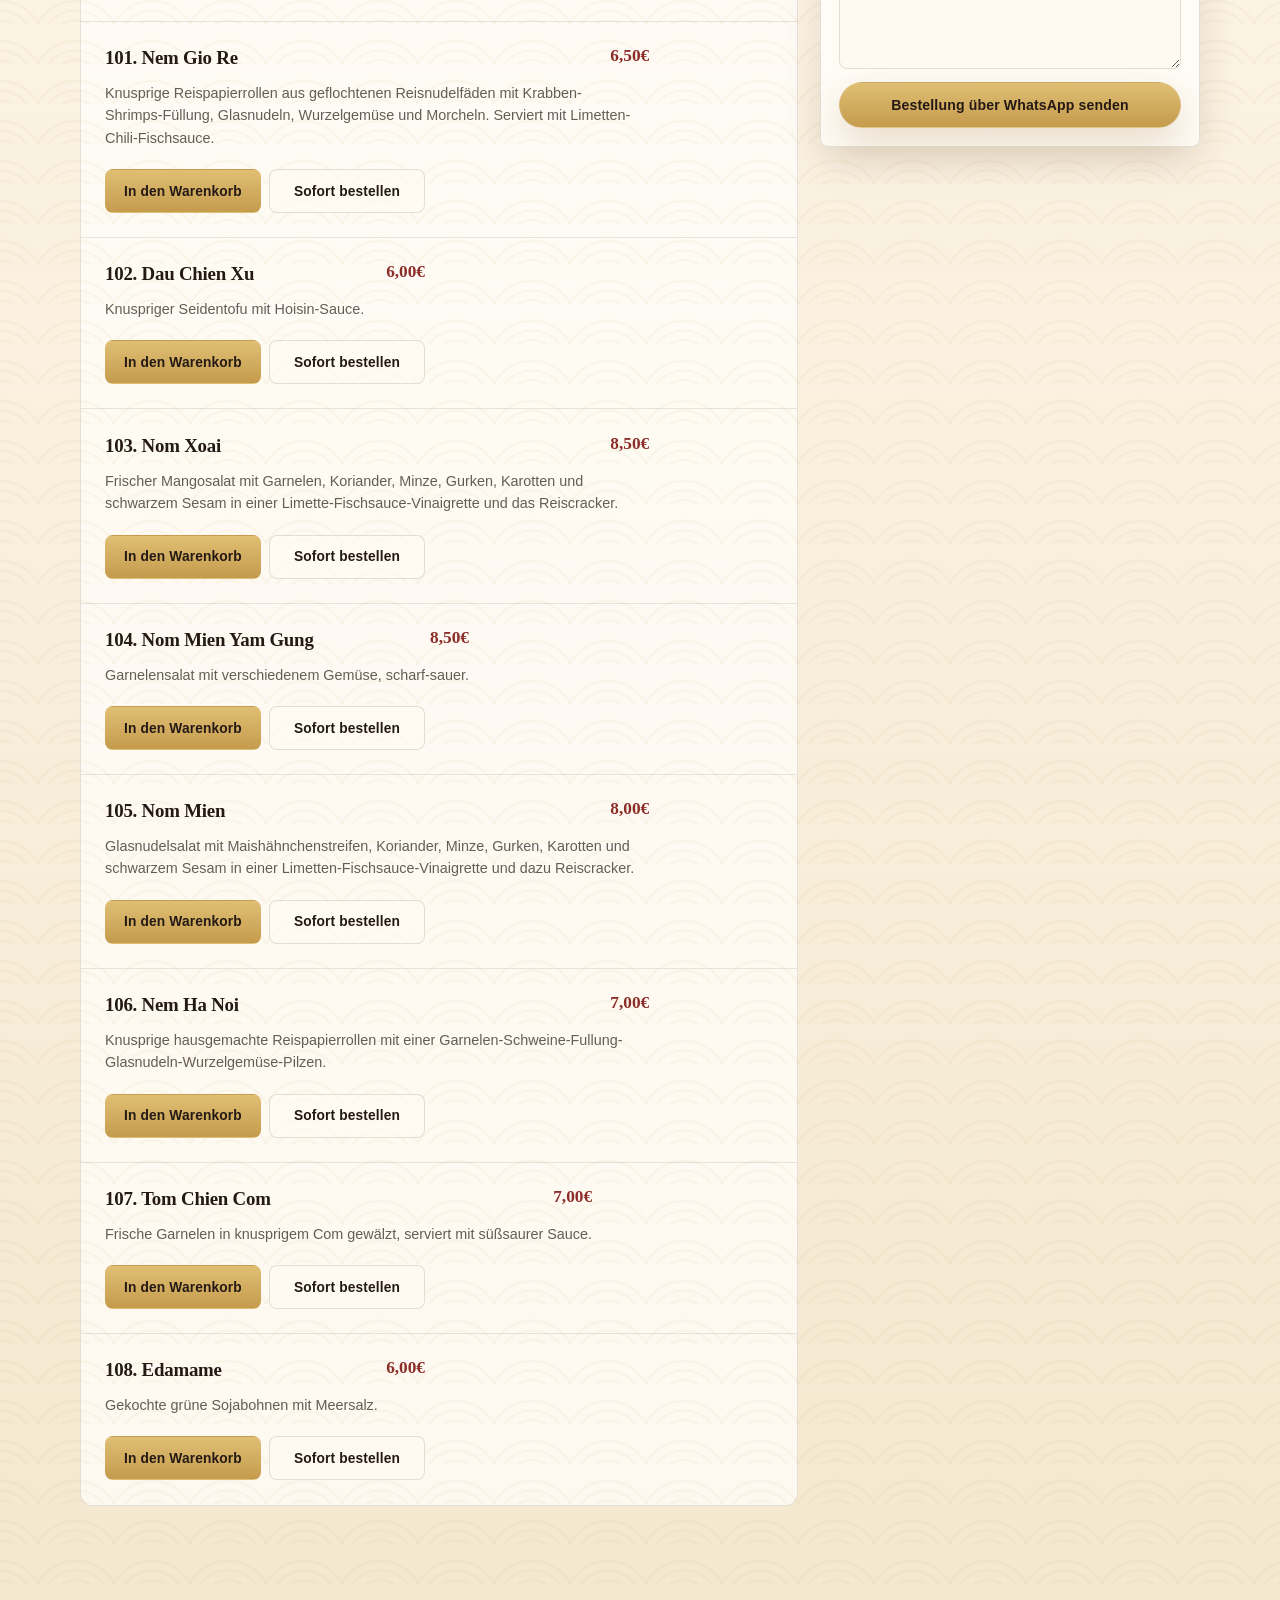
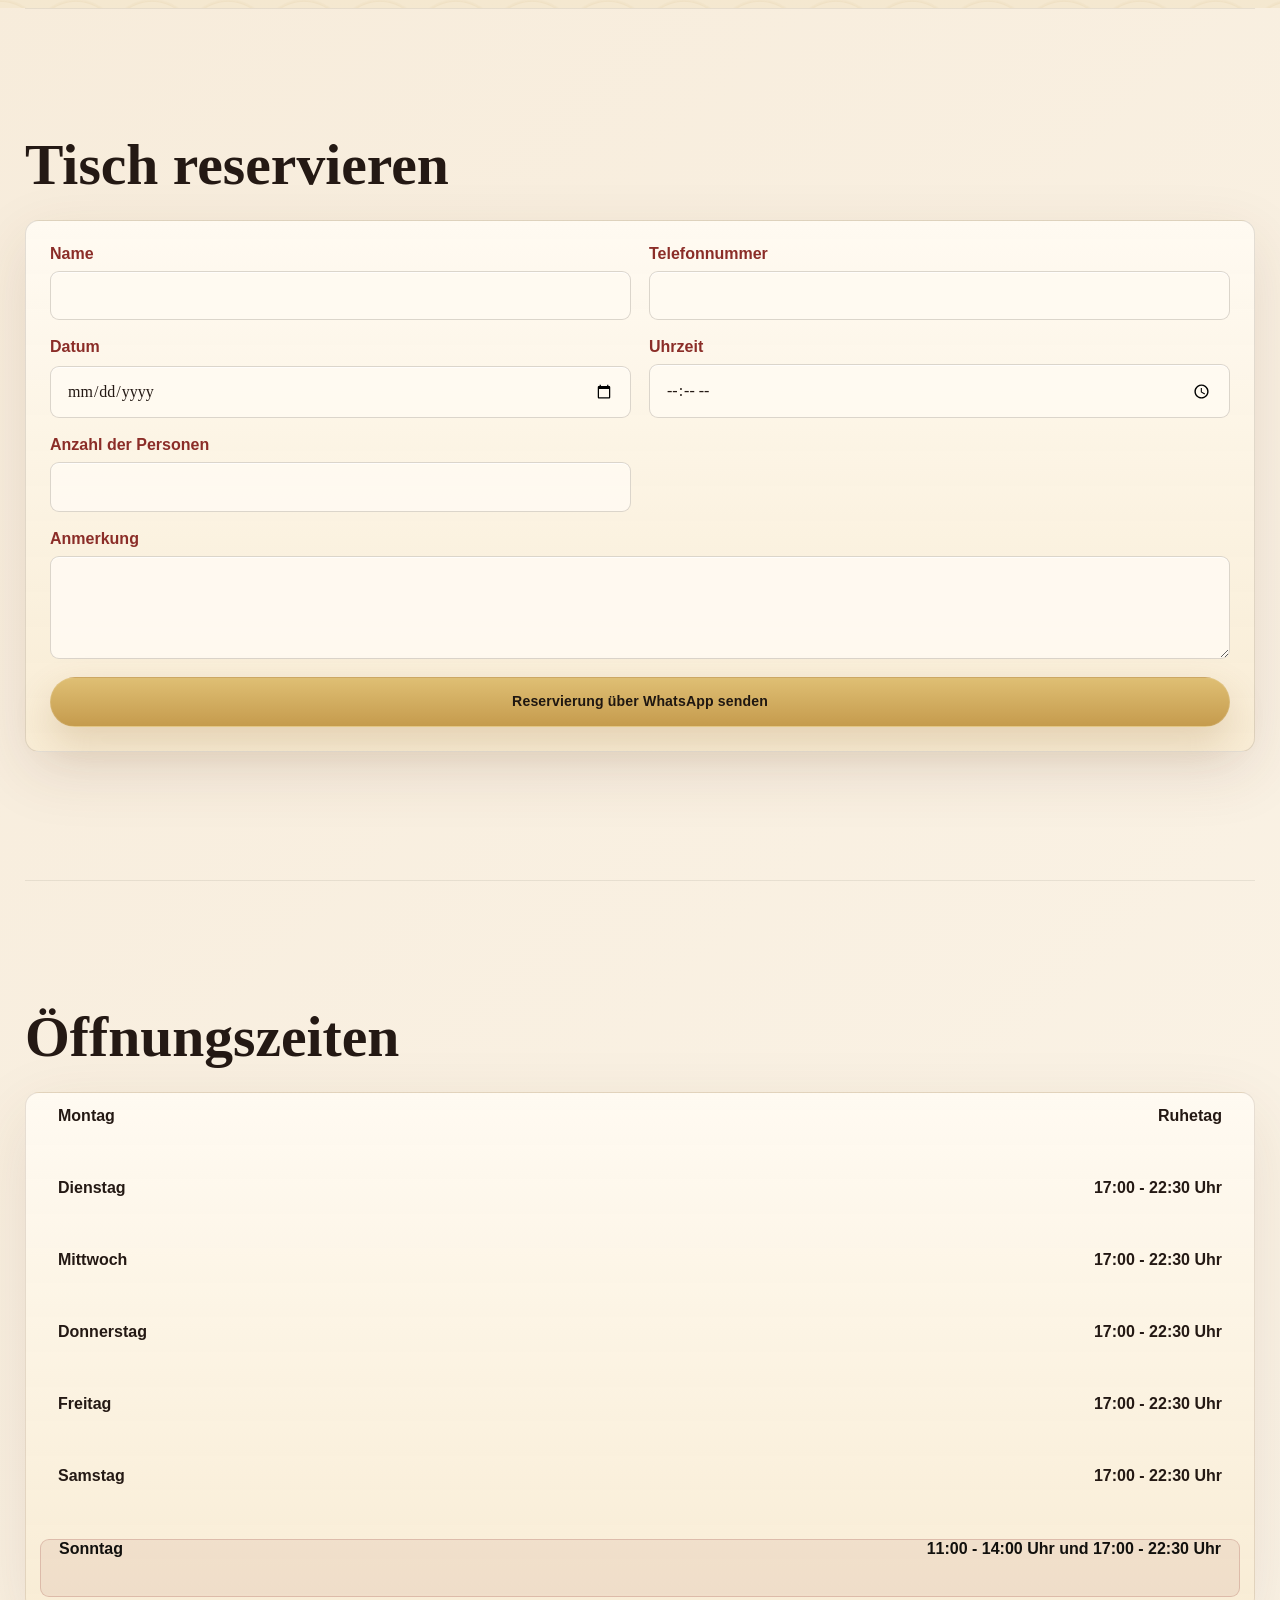
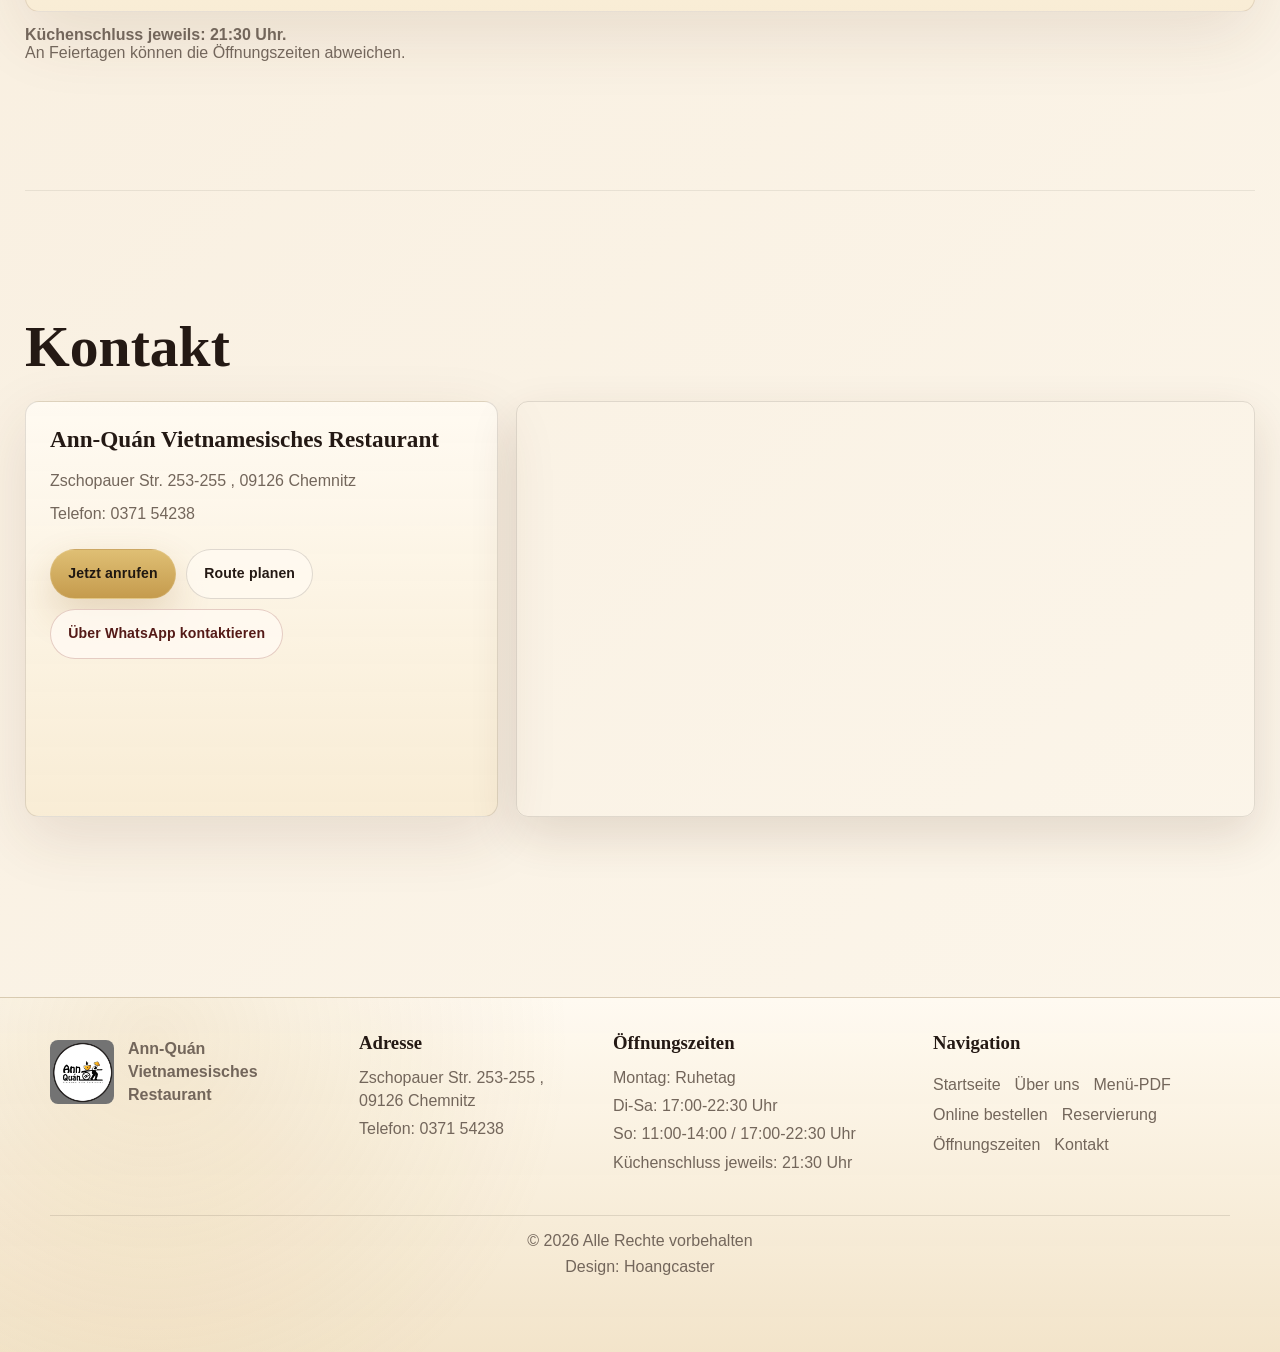
==== commit d7d9eec0: "upload" ====
--- a/index.html
+++ b/index.html
@@ -97,9 +97,10 @@
       <div class="split-layout">
         <div class="section-copy reveal">
           <p class="section-kicker">Über Ann-Quán</p>
-          <h2>Über Ann-Quán</h2>
-          <p>Im Ann-Quán erleben Sie die vielfältigen Aromen der vietnamesischen Küche. Unsere Speisen werden frisch zubereitet und verbinden traditionelle Rezepte mit einem modernen Geschmackserlebnis.</p>
-          <p>Ob ein gemütliches Abendessen, ein Treffen mit Freunden oder eine Bestellung zum Mitnehmen: wir freuen uns darauf, Sie bei uns begrüßen zu dürfen.</p>
+          <h2>Willkommen im Ann-Quán</h2>
+          <p>Willkommen im Ann-Quán – Ihrem vietnamesischen Restaurant in Chemnitz. Wir servieren authentische vietnamesische Spezialitäten, die täglich frisch mit hochwertigen Zutaten und traditionellen Rezepten zubereitet werden.</p>
+          <p>Ob eine aromatische Pho, knusprige Vorspeisen oder hausgemachte Spezialitäten – bei uns erwarten Sie echter Geschmack, herzliche Gastfreundschaft und eine gemütliche Atmosphäre.</p>
+          <p>Wir freuen uns darauf, Sie im Ann-Quán willkommen zu heißen und Ihnen ein Stück Vietnam näherzubringen.</p>
         </div>
         <figure class="media-panel about-media reveal">
           <img src="Bun Cha Ha Noi.jpg" alt="Bún Chả Hà Nội bei Ann-Quán" loading="lazy" />
